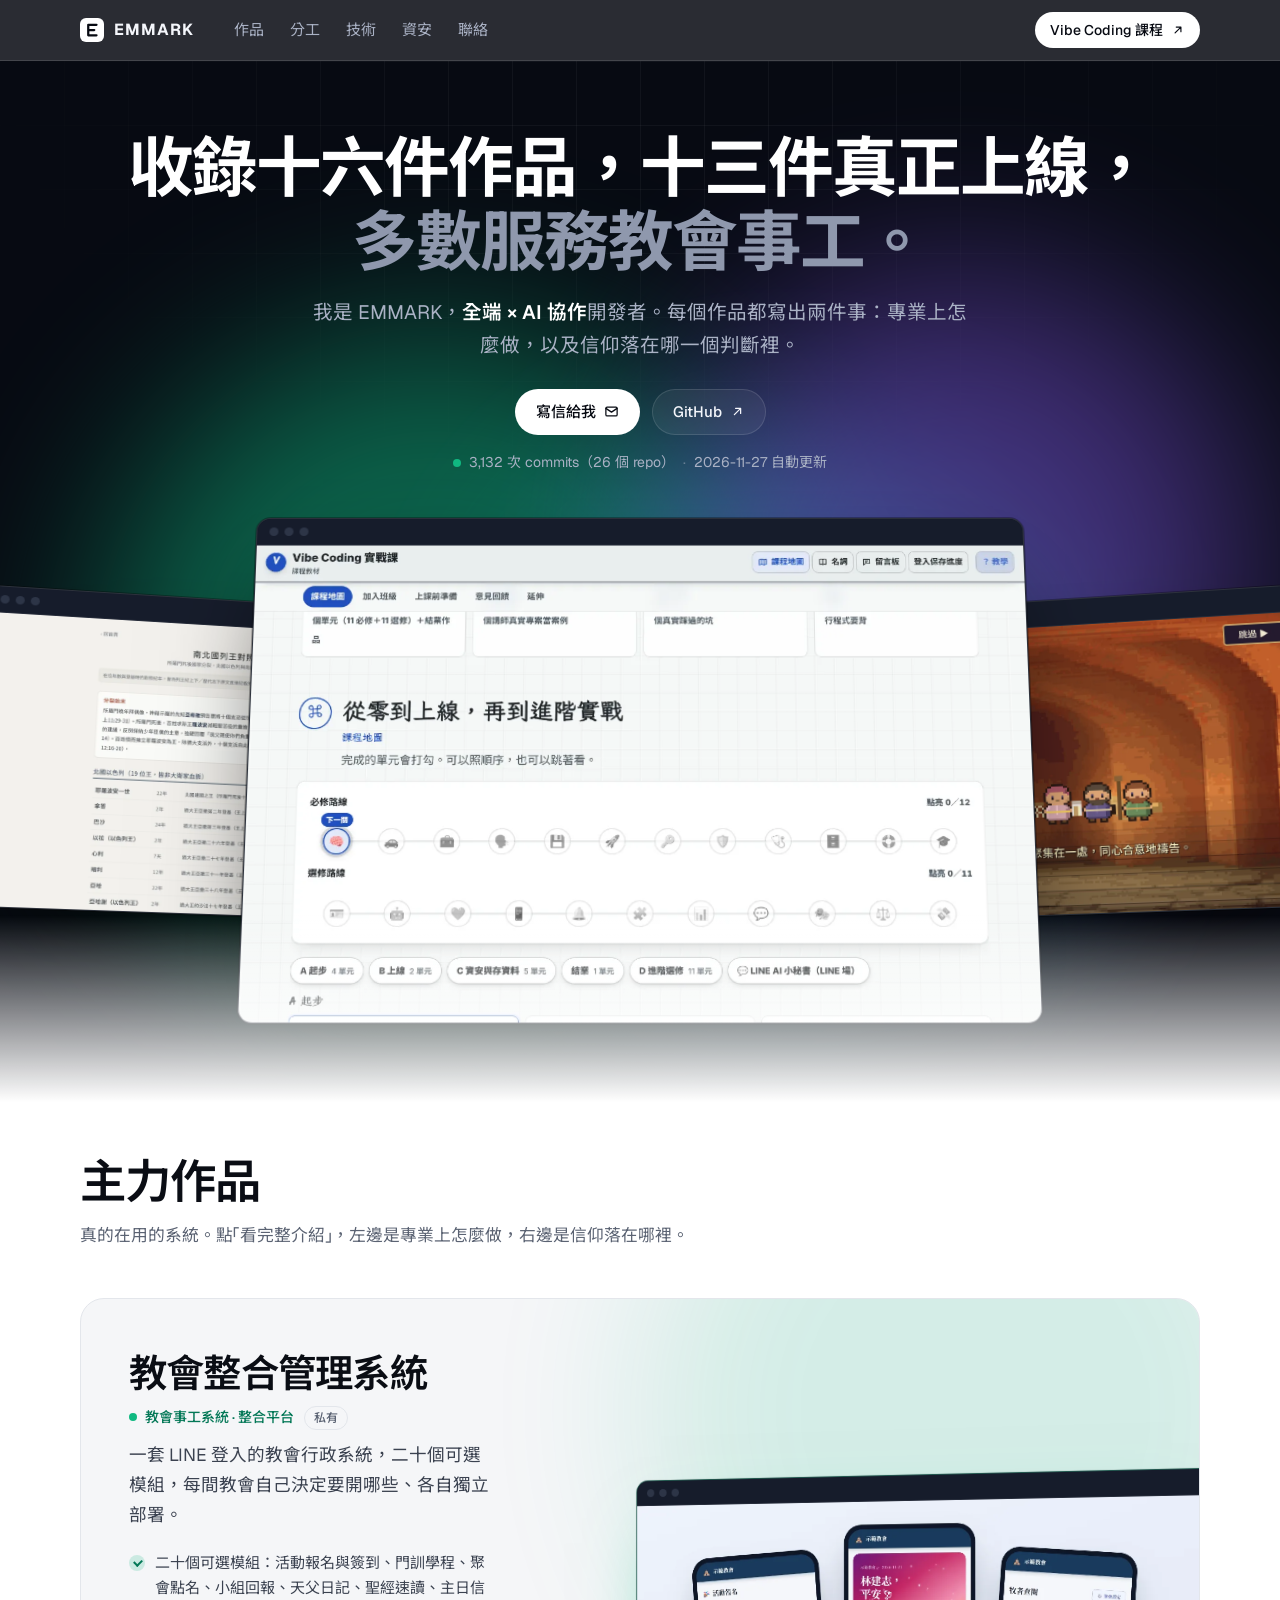
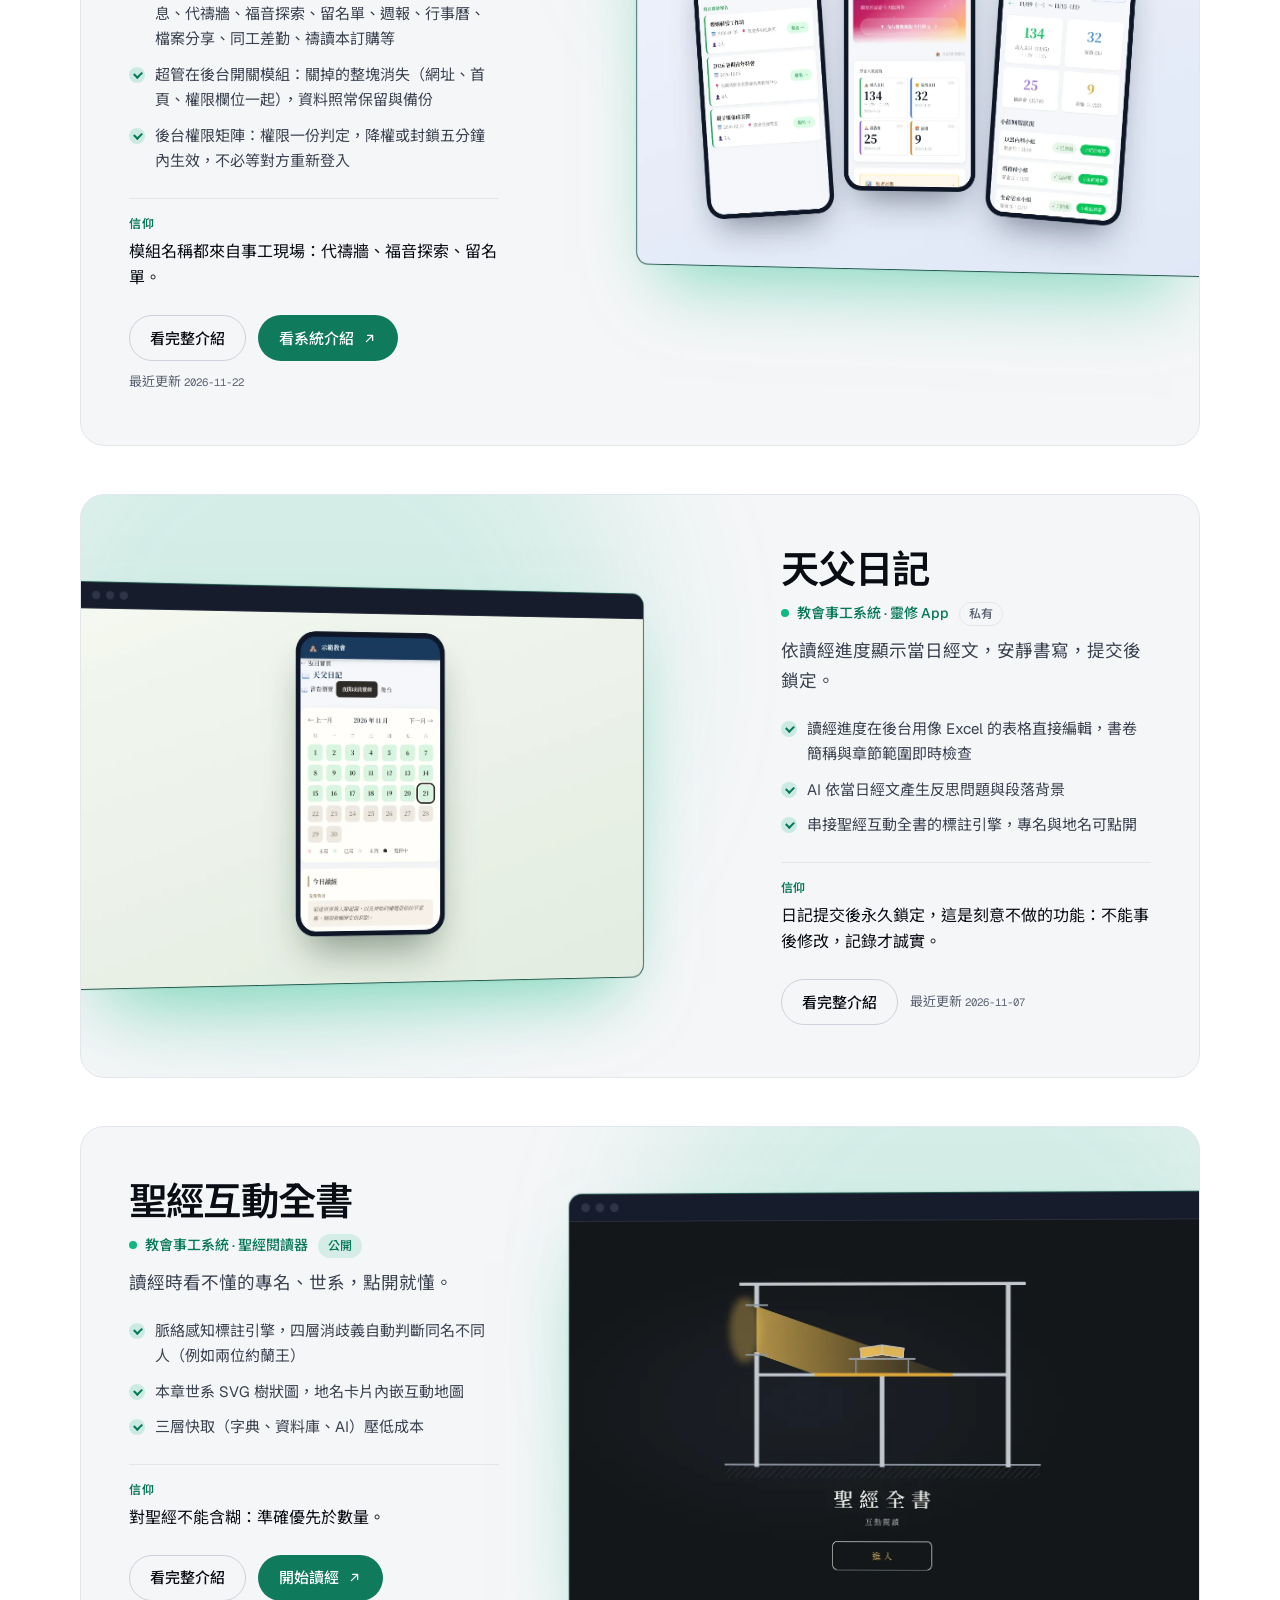
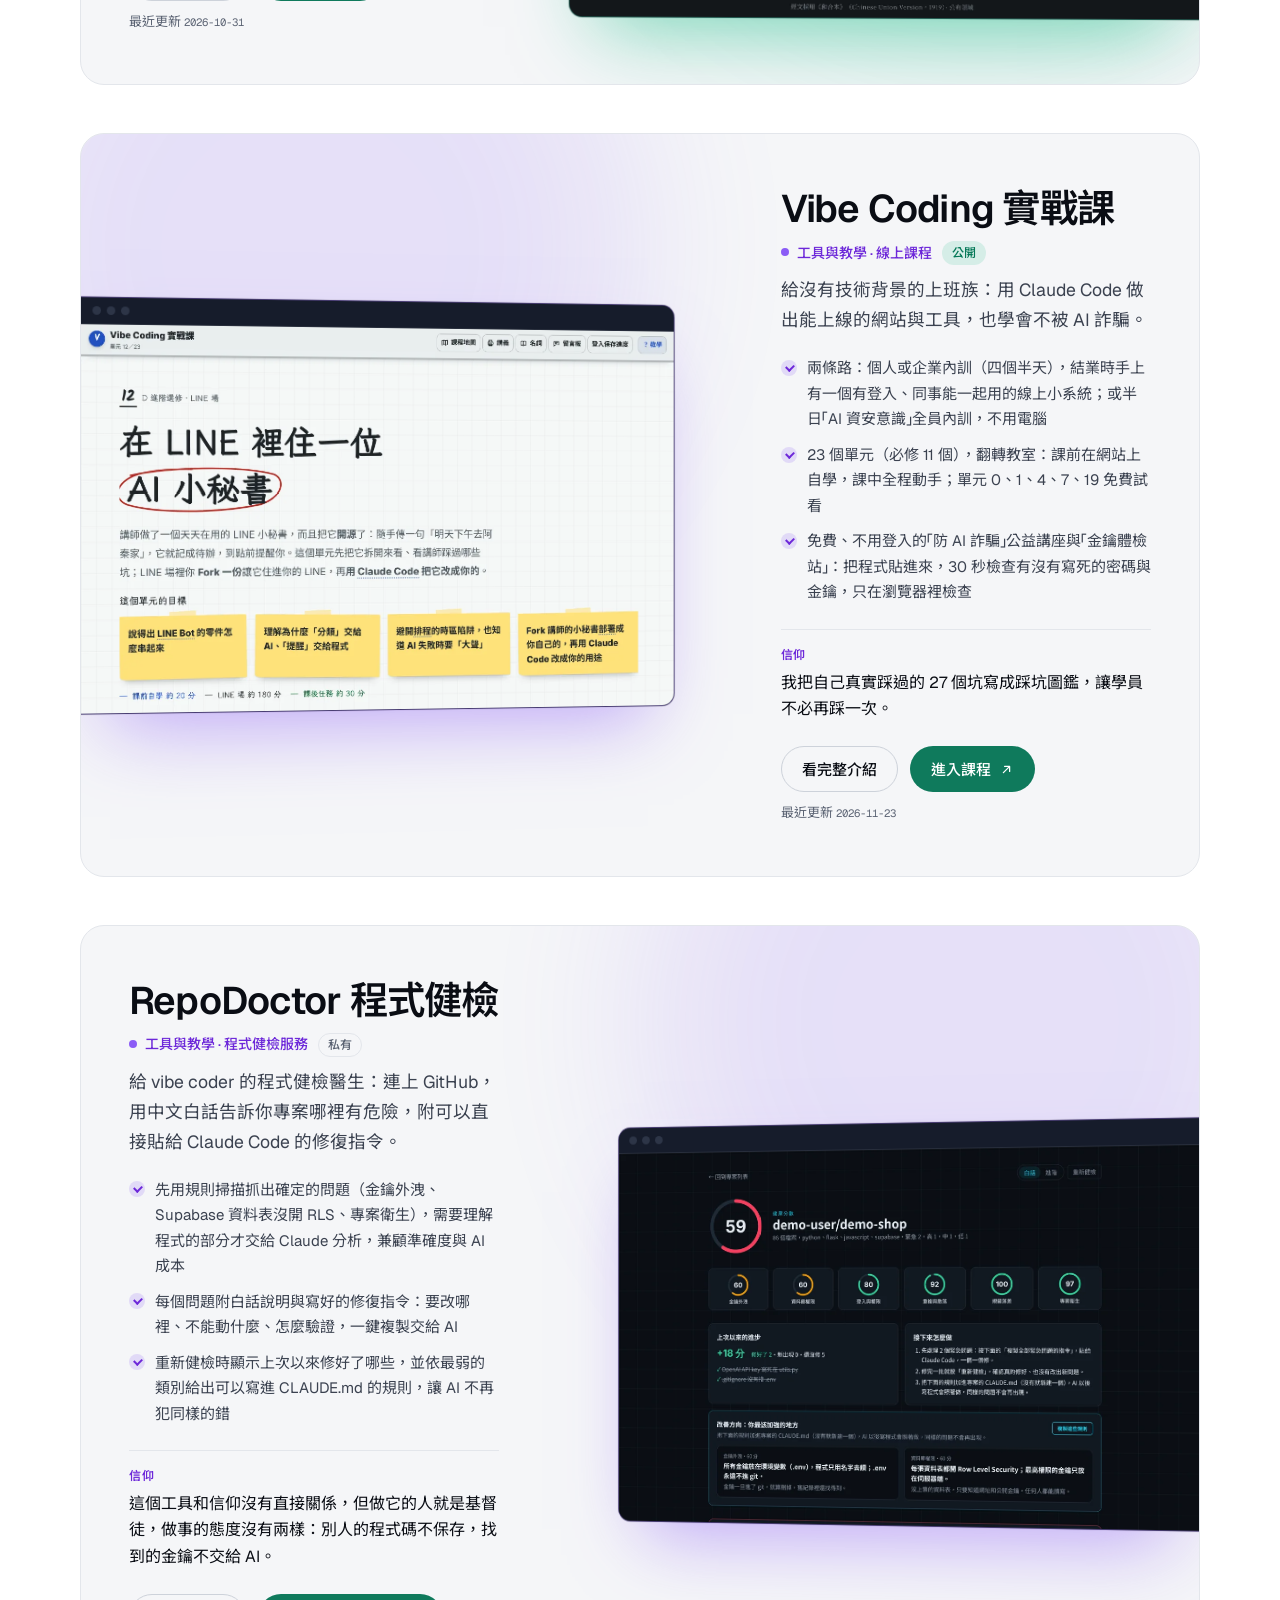
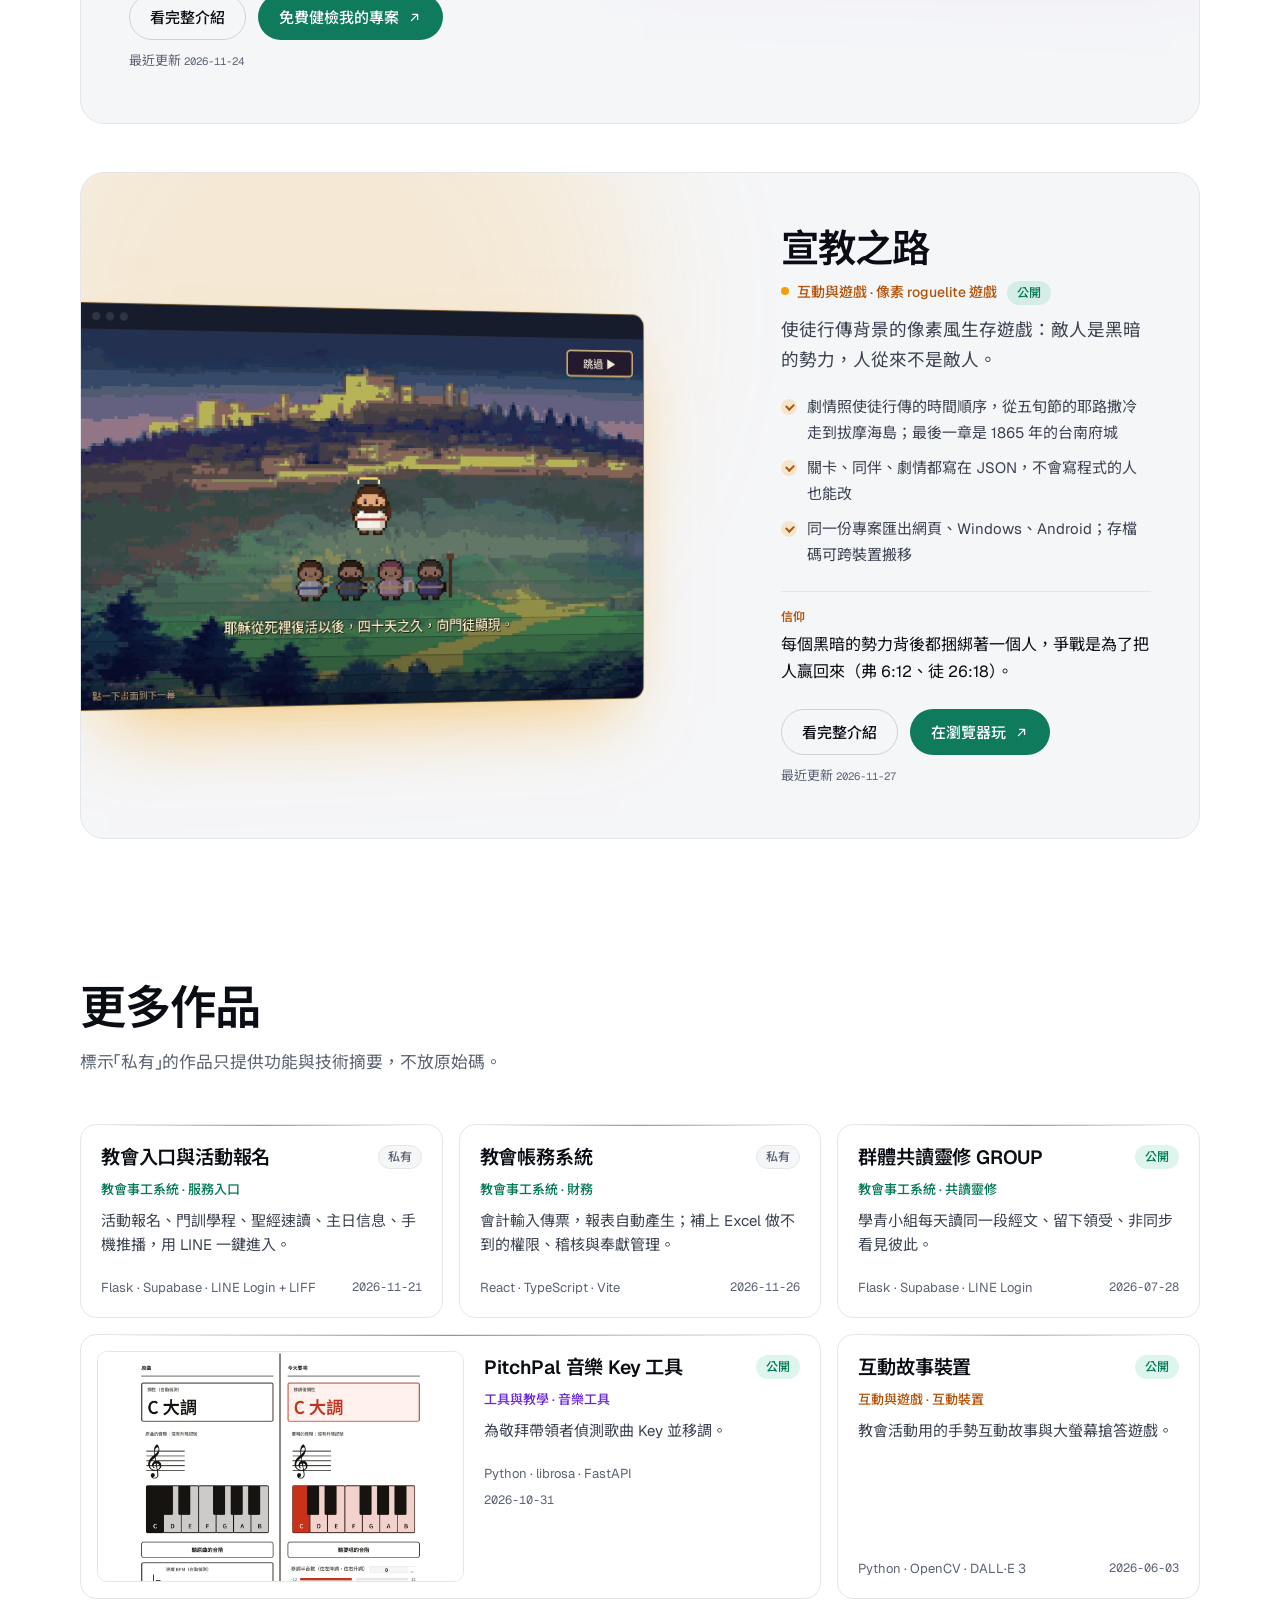
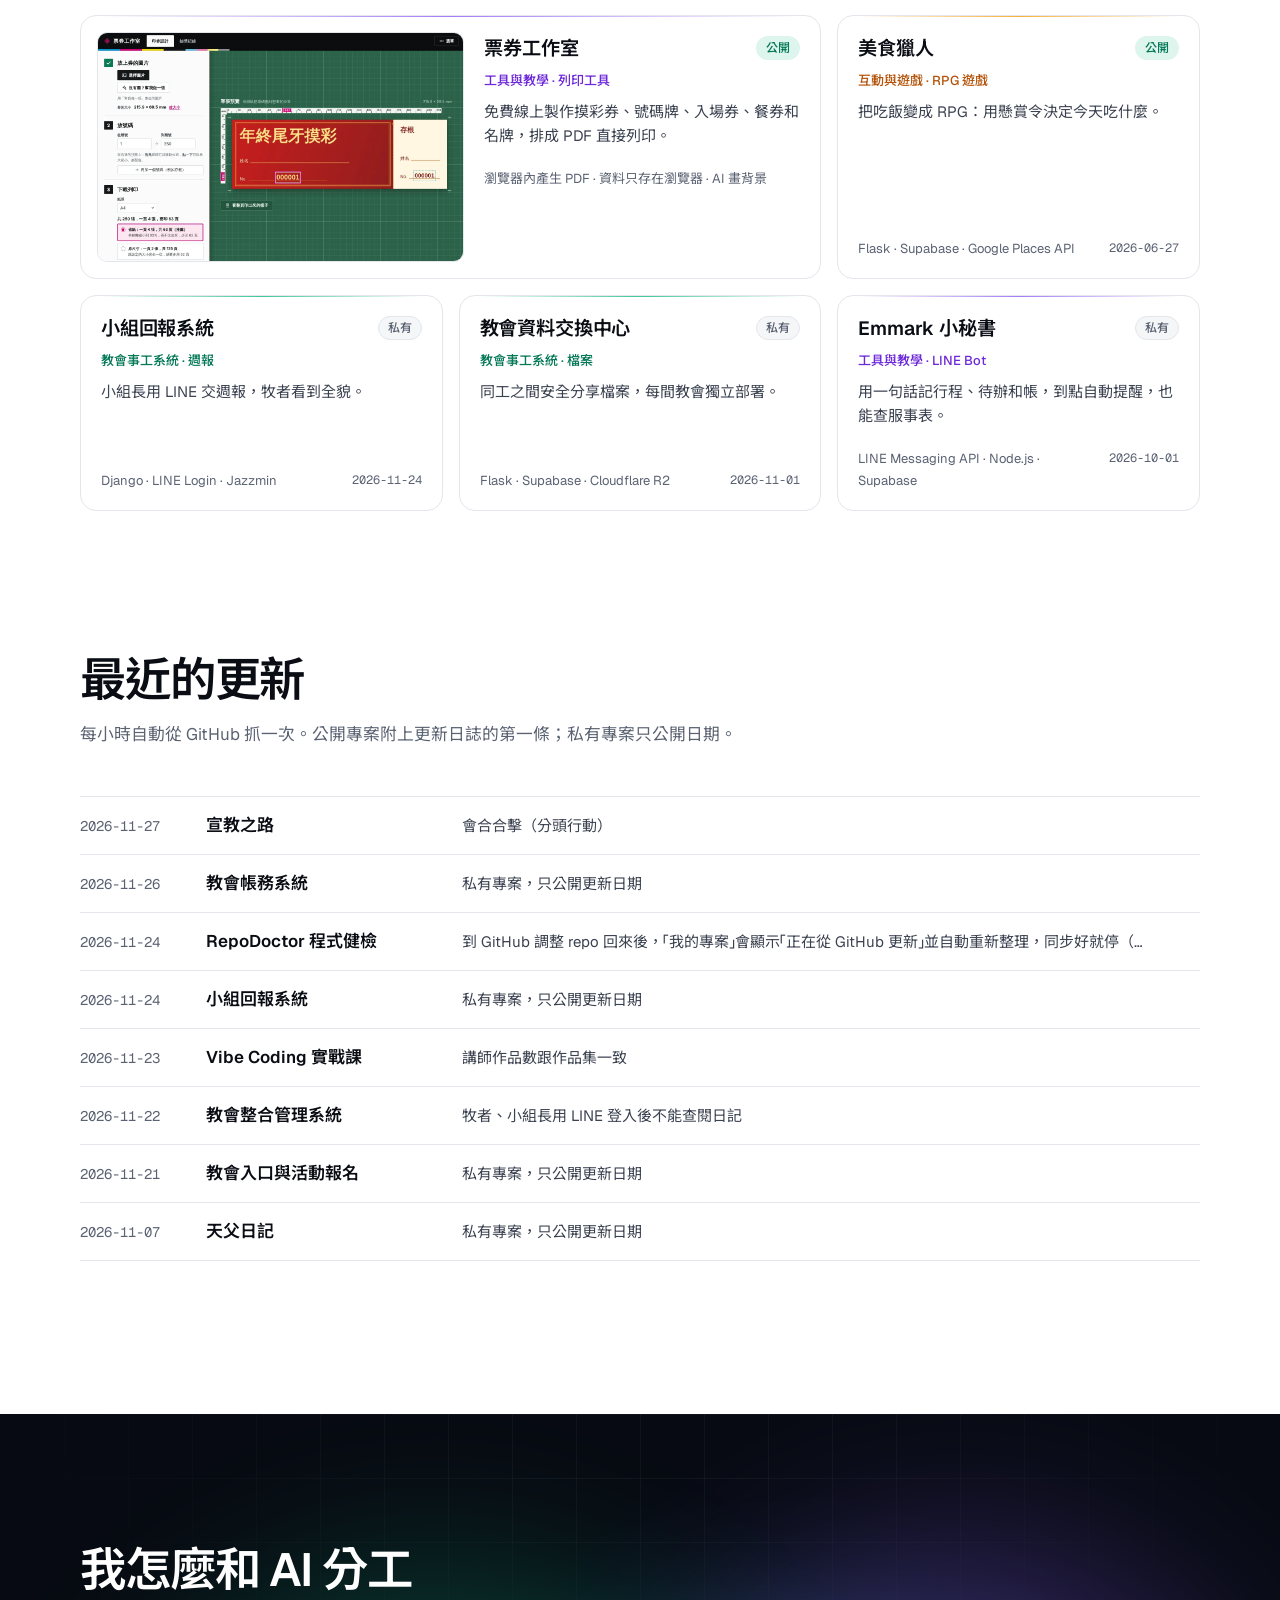
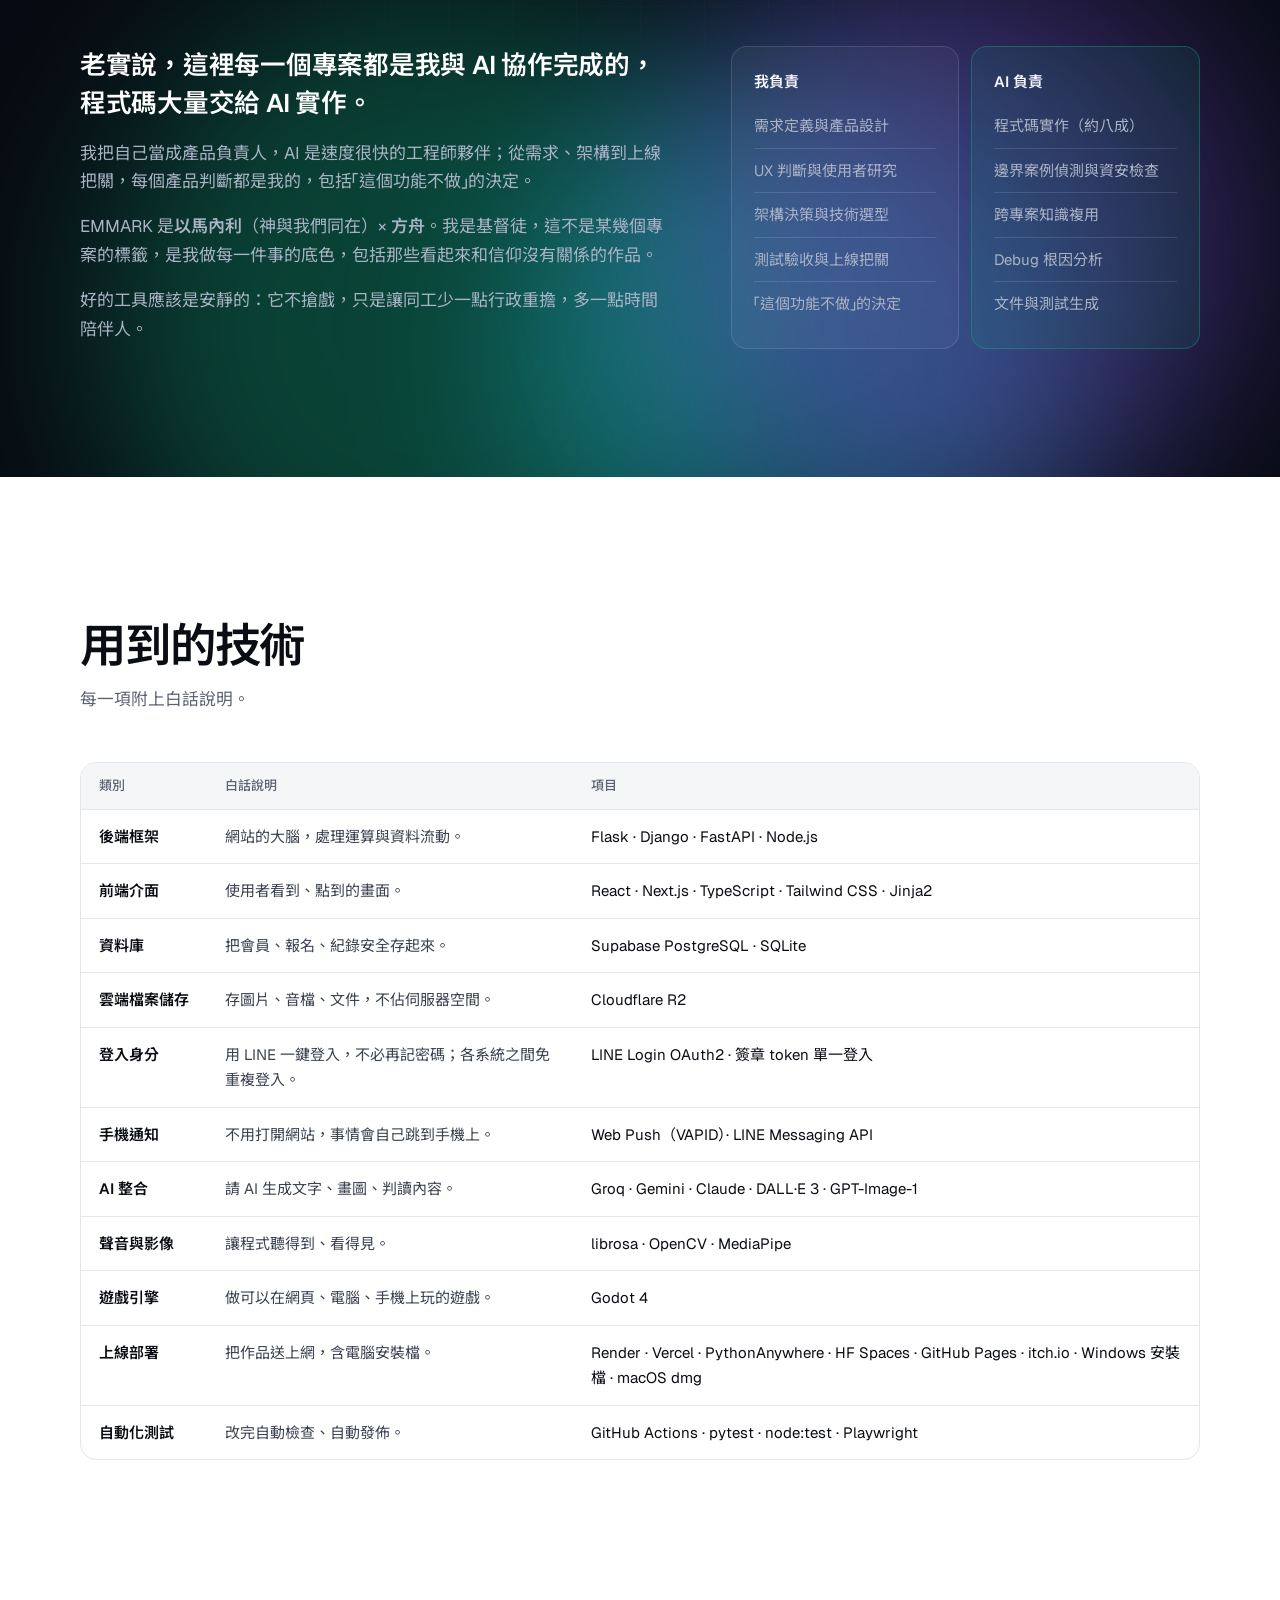
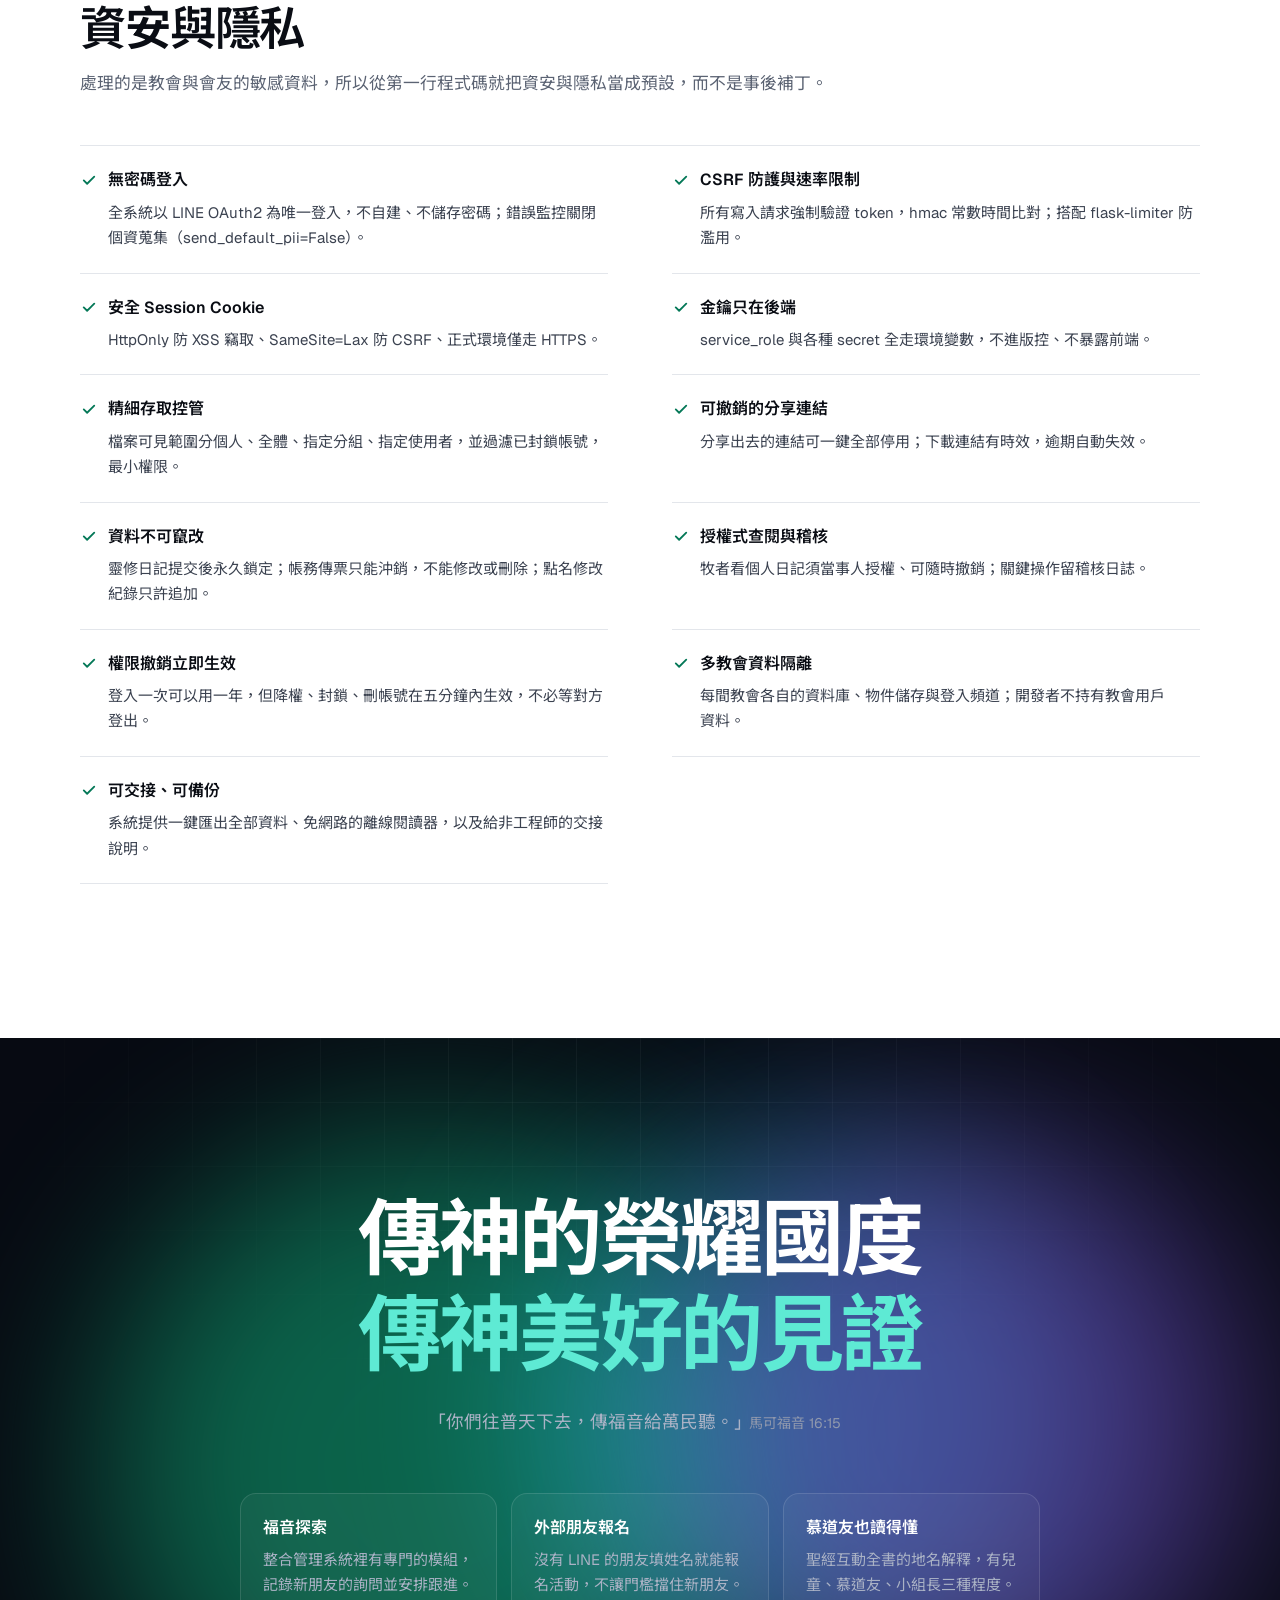
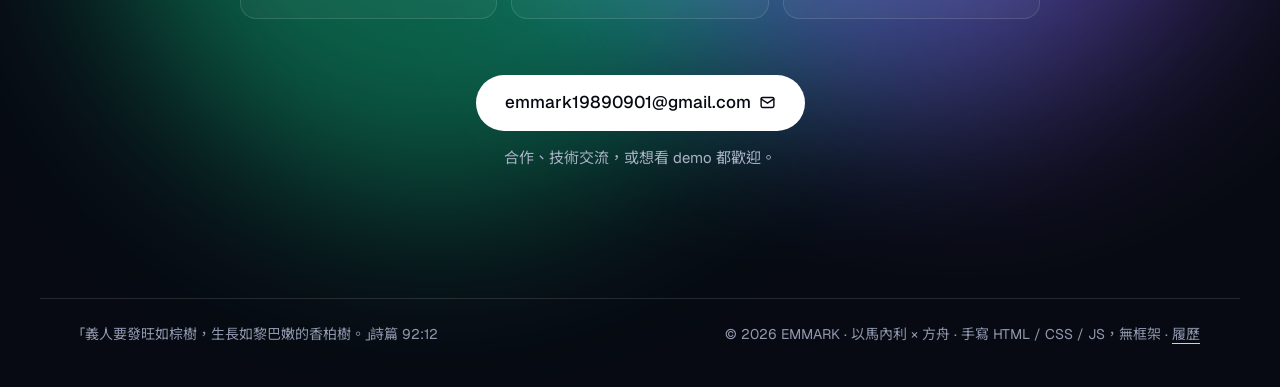
==== index.html @ ef14c804 "feat: add resume SEO meta, shared Person @id and keyword titles Co-Authored-By: Claude Opus 5.5 <nor" ====
<!DOCTYPE html>
<html lang="zh-Hant">
<head>
  <meta charset="utf-8">
  <meta name="google-site-verification" content="hbLMSB_MyL_hDPYBq_sGDttXM3zeaphFHluwIADehAI">
  <title>EMMARK｜教會事工系統 × 全端 AI 協作開發作品集</title>
  <meta name="viewport" content="width=device-width, initial-scale=1">
  <meta name="description" content="EMMARK 作品集：收錄 16 件教會事工系統、工具與遊戲（13 件已上線），看一位全端 × AI 協作開發者如何把信仰落實在專業判斷裡。義人要發旺如棕樹（詩篇 92:12）。">
  <meta name="theme-color" content="#070a12">
  <meta name="color-scheme" content="light dark">
  <link rel="canonical" href="https://windsjp00171-star.github.io/CLAUDE-DESIGN/">
  <meta property="og:type" content="website">
  <meta property="og:site_name" content="EMMARK">
  <meta property="og:url" content="https://windsjp00171-star.github.io/CLAUDE-DESIGN/">
  <meta property="og:title" content="EMMARK · 專業 × 信仰落實">
  <meta property="og:description" content="收錄 16 件教會事工系統、工具與遊戲（13 件已上線），看專業判斷裡的信仰如何落實。">
  <meta property="og:image" content="https://windsjp00171-star.github.io/CLAUDE-DESIGN/og-image.png">
  <meta property="og:image:width" content="1200">
  <meta property="og:image:height" content="630">
  <meta property="og:image:alt" content="EMMARK 作品集">
  <meta property="og:locale" content="zh_TW">
  <meta name="twitter:card" content="summary_large_image">
  <meta name="twitter:title" content="EMMARK · 專業 × 信仰落實">
  <meta name="twitter:description" content="收錄 16 件教會事工系統、工具與遊戲（13 件已上線），看專業判斷裡的信仰如何落實。">
  <meta name="twitter:image" content="https://windsjp00171-star.github.io/CLAUDE-DESIGN/og-image.png">
  <link rel="icon" type="image/svg+xml" href="data:image/svg+xml,%3Csvg xmlns='http://www.w3.org/2000/svg' viewBox='0 0 32 32'%3E%3Crect width='32' height='32' rx='8' fill='%230b0d10'/%3E%3Cpath d='M10 9h12M10 16h9M10 23h12M10 9v14' stroke='%2334d399' stroke-width='3' stroke-linecap='round' fill='none'/%3E%3C/svg%3E">
  <link rel="preconnect" href="https://fonts.googleapis.com">
  <link rel="preconnect" href="https://fonts.gstatic.com" crossorigin>
  <link href="https://fonts.googleapis.com/css2?family=Geist:wght@400;500;600;700&family=Geist+Mono:wght@400;500&family=Noto+Sans+TC:wght@400;500;600;700&display=swap" rel="stylesheet">
  <link rel="preload" as="image" href="img/shots/course-map.webp">
  <link rel="stylesheet" href="css/style.css">
  <script type="application/ld+json">
  {
    "@context": "https://schema.org",
    "@type": "ProfilePage",
    "url": "https://windsjp00171-star.github.io/CLAUDE-DESIGN/",
    "inLanguage": "zh-Hant",
    "mainEntity": {
      "@type": "Person",
      "@id": "https://windsjp00171-star.github.io/CLAUDE-DESIGN/#person",
      "name": "EMMARK",
      "alternateName": "以馬內利 × 方舟",
      "description": "全端 × AI 協作開發者，做真實上線、服務教會的系統與工具。程式大量由 AI 實作，本人負責需求、UX、架構與驗收。",
      "url": "https://windsjp00171-star.github.io/CLAUDE-DESIGN/",
      "image": "https://windsjp00171-star.github.io/CLAUDE-DESIGN/avatar.jpg",
      "email": "mailto:emmark19890901@gmail.com",
      "sameAs": ["https://github.com/windsjp00171-star", "https://emmark1989.itch.io/actsurvivors", "https://windsjp00171-star.github.io/vibe-coding-course/"],
      "knowsAbout": ["全端開發", "AI 協作開發", "教會事工系統", "Vibe Coding"]
    }
  }
  </script>
</head>
<body id="top">
  <a class="skip" href="#featured">跳到作品</a>
  <header class="bar">
    <div class="wrap bar-in">
      <a class="wordmark" href="#top" aria-label="EMMARK 回到頁首"><svg class="mark" viewBox="0 0 32 32" aria-hidden="true"><rect width="32" height="32" rx="8"/><path d="M11 9h11M11 16h8M11 23h11M11 9v14"/></svg>EMMARK</a>
      <nav aria-label="頁面導覽">
        <a href="#featured">作品</a>
        <a href="#how">分工</a>
        <a href="#stack">技術</a>
        <a href="#security">資安</a>
        <a href="#contact">聯絡</a>
      </nav>
      <a class="btn btn-sm btn-light" href="https://windsjp00171-star.github.io/vibe-coding-course/" target="_blank" rel="noopener">Vibe Coding 課程<svg class="ico" viewBox="0 0 24 24" aria-hidden="true"><path d="M7 17L17 7M9 7h8v8"/></svg></a>
    </div>
  </header>

  <main>
    <section class="stage hero" aria-labelledby="intro-h">
      <div class="aurora" aria-hidden="true"><i></i><i></i><i></i></div>
      <div class="wrap hero-copy">
        <h1 id="intro-h"><span class="nb">收錄<span data-count>十六</span>件作品，</span><span class="nb">十三件真正上線，</span><br class="br-wide"><span class="nb dim">多數服務教會事工。</span></h1>
        <p class="lede">我是 EMMARK，<strong>全端 × AI 協作</strong>開發者。每個作品都寫出兩件事：專業上怎麼做，以及信仰落在哪一個判斷裡。</p>
        <div class="intro-actions">
          <a class="btn btn-light" href="mailto:emmark19890901@gmail.com">寫信給我<svg class="ico" viewBox="0 0 24 24" aria-hidden="true"><rect x="3" y="5" width="18" height="14" rx="2"/><path d="M3 7l9 6 9-6"/></svg></a>
          <a class="btn btn-glass" href="https://github.com/windsjp00171-star" target="_blank" rel="noopener">GitHub<svg class="ico" viewBox="0 0 24 24" aria-hidden="true"><path d="M7 17L17 7M9 7h8v8"/></svg></a>
        </div>
        <p class="pulse"><span class="dot" aria-hidden="true"></span><span id="rev-commits">近 2,000 次 commits</span><span class="sep" aria-hidden="true">·</span><span id="rev-date">2026-11 更新</span></p>
      </div>
      <div class="screens" id="screens" aria-hidden="true">
        <div class="screens-in">
          <figure class="frame f-left"><div class="frame-bar"><i></i><i></i><i></i></div><img src="img/shots/bible-kings.webp" alt="" width="1280" height="800"></figure>
          <figure class="frame f-right"><div class="frame-bar"><i></i><i></i><i></i></div><img src="img/shots/acts-pentecost.webp" alt="" width="1280" height="800"></figure>
          <figure class="frame f-center"><div class="frame-bar"><i></i><i></i><i></i></div><img src="img/shots/course-map.webp" alt="" width="1280" height="800" fetchpriority="high"></figure>
        </div>
      </div>
    </section>

    <section id="featured" class="wrap" aria-labelledby="featured-h">
      <div class="sec-head">
        <h2 id="featured-h">主力作品</h2>
        <p class="muted">真的在用的系統。點「看完整介紹」，左邊是專業上怎麼做，右邊是信仰落在哪裡。</p>
      </div>
      <noscript><!-- 由 scripts/update_live.py 從 data/projects.js 產生，別手改 --><!-- static-projects:start -->
<p class="muted">此頁的互動作品清單需要 JavaScript，以下是純文字版。</p>
<h3>教會事工系統</h3>
<article id="static-church-ms"><h4>教會整合管理系統（整合平台）</h4><p>一套 LINE 登入的教會行政系統，二十個可選模組，每間教會自己決定要開哪些、各自獨立部署。</p>
<p>專業做法：二十個可選模組：活動報名與簽到、門訓學程、聚會點名、小組回報、天父日記、聖經速讀、主日信息、代禱牆、福音探索、留名單、週報、行事曆、檔案分享、同工差勤、禱讀本訂購等；超管在後台開關模組：關掉的整塊消失（網址、首頁、權限欄位一起），資料照常保留與備份；後台權限矩陣：權限一份判定，降權或封鎖五分鐘內生效，不必等對方重新登入；聚會點名的修改紀錄只許追加；場次鎖定後的修改必須附原因；新教會部署精靈與給非技術同工的交接文件</p>
<p>信仰上的取捨：模組名稱都來自事工現場：代禱牆、福音探索、留名單。每間教會用自己的資料庫與登入頻道，我只維護程式碼，不接觸會友資料；要開哪些事工，由教會自己決定。</p>
<p><a href="https://github.com/windsjp00171-star/Church-Management-System-demo">看公開 Demo 原始碼</a></p>
</article>
<article id="static-event-portal"><h4>教會入口與活動報名（服務入口）</h4><p>活動報名、門訓學程、聖經速讀、主日信息、手機推播，用 LINE 一鍵進入。</p>
<p>專業做法：活動自訂報名欄位與跳題，依生日自動判定身分別與監護人欄位；伺服器重算，名額不超收；QR Code 電子簽到、門訓學程堂次與出席、結業證書；365 天聖經速讀與每日推播；主日信息自動從 YouTube 播放清單按週整理；手機推播（Web Push，免費、不經第三方帳號），每一則同時留在站內通知；小舟 AI 助手照使用手冊回答，只帶路、不代為送出任何資料；從入口點到天父日記、小組回報、資料交換中心，不必再登入一次</p>
<p>信仰上的取捨：沒有 LINE 的外部朋友填姓名就能報名，不讓新朋友被門檻擋在外面。系統不主動催繳費用、讀經不顯示「落後幾天」：紙本不會罵人，系統也不該。授權條款寫明教會有永久、無償、不可撤銷的使用權。</p>
</article>
<article id="static-tianfu-diary"><h4>天父日記（靈修 App）</h4><p>依讀經進度顯示當日經文，安靜書寫，提交後鎖定。</p>
<p>專業做法：讀經進度在後台用像 Excel 的表格直接編輯，書卷簡稱與章節範圍即時檢查；AI 依當日經文產生反思問題與段落背景；串接聖經互動全書的標註引擎，專名與地名可點開；牧者總覽頁一次看所有授權組員的當日日記與當月完成狀況；後台一鍵匯出全部資料，壓縮檔內附免網路的離線閱讀器與給非工程師的交接說明</p>
<p>信仰上的取捨：日記提交後永久鎖定，這是刻意不做的功能：不能事後修改，記錄才誠實。牧者要看，必須會友授權，且可隨時撤銷。系統不替日記打分：不算字數、不標「太短」，由牧者自己讀。</p>
</article>
<article id="static-finance"><h4>教會帳務系統（財務）</h4><p>會計輸入傳票，報表自動產生；補上 Excel 做不到的權限、稽核與奉獻管理。</p>
<p>專業做法：轉帳傳票借貸相等才能送出；更正一律用沖銷，原傳票永不修改或刪除；科目 × 十二個月報表，金額可下鑽逐筆明細；預算編列、報稅科目彙總；法人大會的收支決算表一鍵產出；代轉奉獻另行登記；模組 × 角色的權限矩陣，不可竄改的稽核日記與登入日誌；資產盤點：財產清冊與 QR 貼紙掃碼</p>
<p>信仰上的取捨：管錢的系統先防「開發者自己」：維運角色在資料庫層就看不到逐筆明細與奉獻資料，連自我授權都擋。奉獻者姓名中間打碼（王O明）。</p>
</article>
<article id="static-cell-reporter"><h4>小組回報系統（週報）</h4><p>小組長用 LINE 交週報，牧者看到全貌。</p>
<p>專業做法：小組長、同工、牧者三種視角各自的介面；填錯隨時重填，系統只保留最新一次；空白不會被當成 0：沒填就提醒，不默默存成「沒有人來」；週報可存成圖片；聚焦式教學導覽有防呆與閒置自動關閉</p>
<p>信仰上的取捨：目的只有一個：讓小組長少花時間在行政，多留給組員。</p>
</article>
<article id="static-data-hub"><h4>教會資料交換中心（檔案）</h4><p>同工之間安全分享檔案，每間教會獨立部署。</p>
<p>專業做法：可見範圍：只有我、所有同工、指定分組、指定使用者、指定角色；分享連結可一鍵全部停用；整個資料夾可產生公開的教材連結；批次上傳與手機拍照上傳；曾診斷並修復免費主機的記憶體不足問題</p>
<p>信仰上的取捨：開發者只維護程式碼，不持有、不接觸教會的檔案與會友資料。</p>
</article>
<article id="static-bible-book"><h4>聖經互動全書（聖經閱讀器）</h4><p>讀經時看不懂的專名、世系，點開就懂。</p>
<p>專業做法：脈絡感知標註引擎，四層消歧義自動判斷同名不同人（例如兩位約蘭王）；本章世系 SVG 樹狀圖，地名卡片內嵌互動地圖；三層快取（字典、資料庫、AI）壓低成本；改動前後跑全本標註回歸檢查，只列出真正消失的標註</p>
<p>信仰上的取捨：對聖經不能含糊：準確優先於數量。三千三百多個詞條都對著經文原字核對；位置不詳、關係不確定的，寧可不標，不亂猜。</p>
</article>
<article id="static-group"><h4>群體共讀靈修 GROUP（共讀靈修）</h4><p>學青小組每天讀同一段經文、留下領受、非同步看見彼此。</p>
<p>專業做法：四十二個 pytest 強制跑在記憶體示範模式，絕不碰正式資料庫；session 偽造保險與 CSV 公式注入防護，加上 CI；金句圖卡由前端 canvas 生成，一鍵分享</p>
<p>信仰上的取捨：聖經的字句不能被動：我親手移除了讓輔導自由打經文的功能，經文一律從和合本帶出。禁言只擋文字、不擋貼圖；輔導可安靜移除不當內容，不公審。</p>
</article>
<h3>工具與教學</h3>
<article id="static-course"><h4>Vibe Coding 實戰課（線上課程）</h4><p>給沒有技術背景的上班族：用 Claude Code 做出能上線的網站與工具，也學會不被 AI 詐騙。</p>
<p>專業做法：兩條路：個人或企業內訓（四個半天），結業時手上有一個有登入、同事能一起用的線上小系統；或半日「AI 資安意識」全員內訓，不用電腦；23 個單元（必修 11 個），翻轉教室：課前在網站上自學，課中全程動手；單元 0、1、4、7、19 免費試看；免費、不用登入的「防 AI 詐騙」公益講座與「金鑰體檢站」：把程式貼進來，30 秒檢查有沒有寫死的密碼與金鑰，只在瀏覽器裡檢查；每單元有互動練習：Git 存檔點模擬器、個資遮罩、程式碼體檢；學員、講師雙模式與投影模式，一鍵印出紙本學習單；Google 登入、班級加入碼、講師後台看全班進度；網頁是教材唯一來源，簡報與 Kahoot 題庫由程式自動產生；講師內容放在另一個私有 repo，不進公開站</p>
<p>信仰上的取捨：我把自己真實踩過的 27 個坑寫成踩坑圖鑑，讓學員不必再踩一次。</p>
</article>
<article id="static-pitchpal"><h4>PitchPal 音樂 Key 工具（音樂工具）</h4><p>為敬拜帶領者偵測歌曲 Key 並移調。</p>
<p>專業做法：Krumhansl–Schmuckler 音調輪廓法偵測 Key；正負十二個半音滑桿移調、簡譜轉錄（旋律度數加和弦名稱）；六種音色試音，草稿存在瀏覽器</p>
<p>信仰上的取捨：為敬拜團隊而做，公開免費使用。</p>
</article>
<article id="static-ticket-studio"><h4>票券工作室（列印工具）</h4><p>免費線上製作摸彩券、號碼牌、入場券、餐券和名牌，排成 PDF 直接列印。</p>
<p>專業做法：放上圖片、填好號碼範圍，自動連號並排成 A4、A3、B4 或 Letter 的 PDF；「裁好疊起來就連號」排法：整疊一起裁、依序疊好就是連號，不必一張張整理；省紙模式算好縮放與頁數，例如 250 張從 125 頁降到 63 頁；沒有圖也能用內建風格或 AI 畫背景當場做一張券，可加存根與姓名欄；活動當天用「抽獎紀錄」登記抽出的號碼並投影</p>
<p>信仰上的取捨：這個工具和信仰沒有直接關係，但做它的人就是基督徒，做事的態度沒有兩樣：免費、不用註冊，圖片和資料只留在使用者自己的瀏覽器。</p>
</article>
<article id="static-repodoctor"><h4>RepoDoctor 程式健檢（程式健檢服務）</h4><p>給 vibe coder 的程式健檢醫生：連上 GitHub，用中文白話告訴你專案哪裡有危險，附可以直接貼給 Claude Code 的修復指令。</p>
<p>專業做法：先用規則掃描抓出確定的問題（金鑰外洩、Supabase 資料表沒開 RLS、專案衛生），需要理解程式的部分才交給 Claude 分析，兼顧準確度與 AI 成本；每個問題附白話說明與寫好的修復指令：要改哪裡、不能動什麼、怎麼驗證，一鍵複製交給 AI；重新健檢時顯示上次以來修好了哪些，並依最弱的類別給出可以寫進 CLAUDE.md 的規則，讓 AI 不再犯同樣的錯；GitHub App 只申請唯讀權限、只看勾選的專案；程式碼健檢完立刻刪除；金鑰只留前 4 碼，送給 AI 前先遮罩、送出前再檢查一次；每張資料表都開 Row Level Security，並用測試驗證越權存取會被擋下；使用者可以一鍵刪除自己的所有資料；用自己的 16 個實際專案驗證健檢準確度；從按下按鈕到出報告約 1 分鐘，開啟 AI 分析時每次約台幣 1–7 元</p>
<p>信仰上的取捨：這個工具和信仰沒有直接關係，但做它的人就是基督徒，做事的態度沒有兩樣：別人的程式碼不保存，找到的金鑰不交給 AI。</p>
</article>
<article id="static-secretary"><h4>Emmark 小秘書（LINE Bot）</h4><p>用一句話記行程、待辦和帳，到點自動提醒，也能查服事表。</p>
<p>專業做法：自然語言記錄行程與待辦，到點主動推播；每天早上一份簡報；服事表 PDF 自動排班，查詢敬拜團哪一週誰服事；「午餐 150」這類句子直接記成一筆帳，不必等 AI；Vercel Serverless 部署與管理 Dashboard</p>
<p>信仰上的取捨：把瑣碎的提醒交給系統，人留給服事本身。</p>
</article>
<h3>互動與遊戲</h3>
<article id="static-acts-survivors"><h4>宣教之路（像素 roguelite 遊戲）</h4><p>使徒行傳背景的像素風生存遊戲：敵人是黑暗的勢力，人從來不是敵人。</p>
<p>專業做法：劇情照使徒行傳的時間順序，從五旬節的耶路撒冷走到拔摩海島；最後一章是 1865 年的台南府城；關卡、同伴、劇情都寫在 JSON，不會寫程式的人也能改；同一份專案匯出網頁、Windows、Android；存檔碼可跨裝置搬移；通過劇情後開放自由模式：選主角、組隊、組流派，挑戰信心等級與無盡模式</p>
<p>信仰上的取捨：每個黑暗的勢力背後都捆綁著一個人，爭戰是為了把人贏回來（弗 6:12、徒 26:18）。心願是讓人喜歡上遊戲的同時，也有機會認識這份信仰。</p>
<p><a href="https://emmark1989.itch.io/actsurvivors">itch.io 介紹與下載</a></p>
</article>
<article id="static-zone-games"><h4>互動故事裝置（互動裝置）</h4><p>教會活動用的手勢互動故事與大螢幕搶答遊戲。</p>
<p>專業做法：手部追蹤手勢偵測，WebSocket 即時傳送；DALL·E 3 與 Gemini 自動生成故事場景圖；三種主題、雙隊搶答模式；一週完成 Windows 安裝檔、macOS dmg 與 GitHub Actions 自動發佈</p>
<p>信仰上的取捨：為教會營隊與活動而做；速度是這個專案想證明的事。</p>
</article>
<article id="static-fooding-hunter"><h4>美食獵人（RPG 遊戲）</h4><p>把吃飯變成 RPG：用懸賞令決定今天吃什麼。</p>
<p>專業做法：S / A / B / C 等級懸賞令（C 級經驗值最高，是設計上的笑點）；Places API 加三十天快取，每日重抽機制；Canvas 拍立得分享卡，不上傳伺服器</p>
<p>信仰上的取捨：這個專案和信仰沒有直接關係，但做它的人就是基督徒，做事的態度沒有兩樣。我把它留在這裡，也是因為它證明了速度：三十六小時從空 repo 到正式部署。</p>
</article>
<!-- static-projects:end --><p class="muted">聯絡：emmark19890901@gmail.com</p></noscript>
      <div class="features" id="features"></div>
    </section>

    <section id="more" class="wrap" aria-labelledby="more-h">
      <div class="sec-head">
        <h2 id="more-h">更多作品</h2>
        <p class="muted">標示「私有」的作品只提供功能與技術摘要，不放原始碼。</p>
      </div>
      <div class="grid" id="grid"></div>
    </section>

    <section id="log" class="wrap" aria-labelledby="log-h" hidden>
      <div class="sec-head">
        <h2 id="log-h">最近的更新</h2>
        <p class="muted">每小時自動從 GitHub 抓一次。公開專案附上更新日誌的第一條；私有專案只公開日期。</p>
      </div>
      <ol class="log" id="log-root"></ol>
    </section>

    <section id="how" class="stage band" aria-labelledby="how-h">
      <div class="aurora" aria-hidden="true"><i></i><i></i><i></i></div>
      <div class="wrap">
        <div class="sec-head">
          <h2 id="how-h">我怎麼和 AI 分工</h2>
        </div>
        <div class="how">
          <div class="prose">
            <p class="big">老實說，這裡每一個專案都是我與 AI 協作完成的，程式碼大量交給 AI 實作。</p>
            <p>我把自己當成產品負責人，AI 是速度很快的工程師夥伴；從需求、架構到上線把關，每個產品判斷都是我的，包括「這個功能不做」的決定。</p>
            <p>EMMARK 是<b>以馬內利</b>（神與我們同在）× <b>方舟</b>。我是基督徒，這不是某幾個專案的標籤，是我做每一件事的底色，包括那些看起來和信仰沒有關係的作品。</p>
            <p>好的工具應該是安靜的：它不搶戲，只是讓同工少一點行政重擔，多一點時間陪伴人。</p>
          </div>
          <div class="split" aria-label="分工">
            <div class="split-col"><h3>我負責</h3><ul id="owner-list"></ul></div>
            <div class="split-col is-ai"><h3>AI 負責</h3><ul id="ai-list"></ul></div>
          </div>
        </div>
      </div>
    </section>

    <section id="stack" class="wrap" aria-labelledby="stack-h">
      <div class="sec-head">
        <h2 id="stack-h">用到的技術</h2>
        <p class="muted">每一項附上白話說明。</p>
      </div>
      <div class="table-wrap">
        <table>
          <thead><tr><th scope="col">類別</th><th scope="col">白話說明</th><th scope="col">項目</th></tr></thead>
          <tbody id="stack-root"></tbody>
        </table>
      </div>
    </section>

    <section id="security" class="wrap" aria-labelledby="sec-h">
      <div class="sec-head">
        <h2 id="sec-h">資安與隱私</h2>
        <p class="muted">處理的是教會與會友的敏感資料，所以從第一行程式碼就把資安與隱私當成預設，而不是事後補丁。</p>
      </div>
      <ul class="sec-grid" id="sec-root"></ul>
    </section>

    <section id="contact" class="stage end-stage" aria-labelledby="end-h">
      <div class="aurora" aria-hidden="true"><i></i><i></i><i></i></div>
      <div class="wrap end">
        <h2 id="end-h" class="final"><span>傳神的榮耀國度</span><span>傳神美好的見證</span></h2>
        <p class="verse">「你們往普天下去，傳福音給萬民聽。」<cite>馬可福音 16:15</cite></p>
        <ul class="facts">
          <li><b>福音探索</b><span>整合管理系統裡有專門的模組，記錄新朋友的詢問並安排跟進。</span></li>
          <li><b>外部朋友報名</b><span>沒有 LINE 的朋友填姓名就能報名活動，不讓門檻擋住新朋友。</span></li>
          <li><b>慕道友也讀得懂</b><span>聖經互動全書的地名解釋，有兒童、慕道友、小組長三種程度。</span></li>
        </ul>
        <div class="contact">
          <a class="btn btn-light btn-lg" href="mailto:emmark19890901@gmail.com">emmark19890901@gmail.com<svg class="ico" viewBox="0 0 24 24" aria-hidden="true"><rect x="3" y="5" width="18" height="14" rx="2"/><path d="M3 7l9 6 9-6"/></svg></a>
          <p>合作、技術交流，或想看 demo 都歡迎。</p>
        </div>
      </div>
      <footer class="wrap foot">
        <span>「義人要發旺如棕樹，生長如黎巴嫩的香柏樹。」詩篇 92:12</span>
        <span>© 2026 EMMARK · 以馬內利 × 方舟 · 手寫 HTML / CSS / JS，無框架 · <a href="resume.html">履歷</a></span>
      </footer>
    </section>
  </main>

  <script src="data/projects.js"></script>
  <script src="data/live.js"></script>
  <script src="js/app.js"></script>
</body>
</html>
---- css/style.css ----
/* EMMARK 作品集。顏色都是 :root 的 token；內文跟著系統亮暗，首屏與結尾固定是深色舞台。 */
:root {
  --bg: #ffffff;
  --bg-soft: #f5f6f8;
  --surface: #ffffff;
  --ink: #0a0d14;
  --ink-2: #3b4250;
  --muted: #5b6373;
  --line: #e3e6eb;
  --line-strong: #cdd2da;
  --accent: #0f7a5c;
  --accent-hover: #0c6a4f;
  --accent-ink: #ffffff;
  --shadow: 0 1px 2px rgba(10, 13, 20, .05), 0 18px 40px -20px rgba(10, 13, 20, .22);

  --stage: #070a12;
  --stage-2: #0d1220;
  --stage-ink: #f4f6fb;
  --stage-ink-2: #aab2c5;
  --stage-line: rgba(255, 255, 255, .12);
  --aurora-1: #10b981;
  --aurora-2: #22d3ee;
  --aurora-3: #8b5cf6;

  --c-ministry: #10b981; --t-ministry: #047857;
  --c-tools: #8b5cf6;    --t-tools: #6d28d9;
  --c-play: #f59e0b;     --t-play: #b45309;

  --f-sans: "Geist", "Noto Sans TC", system-ui, -apple-system, "PingFang TC", "Microsoft JhengHei", sans-serif;
  --f-mono: "Geist Mono", ui-monospace, "SFMono-Regular", Menlo, monospace;
  --r: 16px;
  --gutter: clamp(16px, 4vw, 40px);
  --ease: cubic-bezier(.16, 1, .3, 1);
  color-scheme: light;
}
@media (prefers-color-scheme: dark) {
  :root:not([data-theme="light"]) {
    --bg: #0a0d14; --bg-soft: #0f131c; --surface: #121722; --ink: #eef1f6; --ink-2: #c3c9d4; --muted: #939bab;
    --line: #222836; --line-strong: #333a4a; --accent: #34d399; --accent-hover: #5fe0ae; --accent-ink: #04140e;
    --shadow: 0 1px 2px rgba(0, 0, 0, .4), 0 18px 44px -20px rgba(0, 0, 0, .8);
    --t-ministry: #34d399; --t-tools: #a78bfa; --t-play: #fbbf24;
    color-scheme: dark;
  }
}
:root[data-theme="dark"] {
  --bg: #0a0d14; --bg-soft: #0f131c; --surface: #121722; --ink: #eef1f6; --ink-2: #c3c9d4; --muted: #939bab;
  --line: #222836; --line-strong: #333a4a; --accent: #34d399; --accent-hover: #5fe0ae; --accent-ink: #04140e;
  --shadow: 0 1px 2px rgba(0, 0, 0, .4), 0 18px 44px -20px rgba(0, 0, 0, .8);
  --t-ministry: #34d399; --t-tools: #a78bfa; --t-play: #fbbf24;
  color-scheme: dark;
}

* { box-sizing: border-box; margin: 0; }
html { scroll-behavior: smooth; scroll-padding-top: 80px; -webkit-text-size-adjust: 100%; scrollbar-color: var(--line-strong) var(--bg); }
body {
  background: var(--bg); color: var(--ink);
  font-family: var(--f-sans); font-size: 17px; line-height: 1.7;
  -webkit-font-smoothing: antialiased; text-rendering: optimizeLegibility;
  word-break: auto-phrase;
}
::selection { background: var(--aurora-1); color: #03130d; }
a { color: inherit; text-underline-offset: .25em; text-decoration-thickness: 1px; text-decoration-color: var(--line-strong); }
a:hover { text-decoration-color: currentColor; }
:focus-visible { outline: 2px solid var(--aurora-1); outline-offset: 3px; border-radius: 6px; }
ul, ol { padding: 0; list-style: none; }
b, strong { font-weight: 600; }
h1, h2, h3, h4, h5 { font-weight: 600; text-wrap: balance; }
img { display: block; max-width: 100%; height: auto; }

.wrap { max-width: 1200px; margin-inline: auto; padding-inline: var(--gutter); }
.muted { color: var(--muted); }
.num { font-family: var(--f-mono); font-size: .82em; font-variant-numeric: tabular-nums; letter-spacing: 0; }
.nb { display: inline-block; }
.skip { position: absolute; left: 12px; top: -48px; z-index: 50; background: #fff; color: var(--stage); padding: 8px 14px; border-radius: 8px; text-decoration: none; }
.skip:focus { top: 12px; }
.ico { width: 1em; height: 1em; flex: none; fill: none; stroke: currentColor; stroke-width: 2; stroke-linecap: round; stroke-linejoin: round; }

[data-deck="ministry"] { --cat: var(--c-ministry); --cat-t: var(--t-ministry); }
[data-deck="tools"] { --cat: var(--c-tools); --cat-t: var(--t-tools); }
[data-deck="play"] { --cat: var(--c-play); --cat-t: var(--t-play); }

/* buttons */
.btn {
  display: inline-flex; align-items: center; justify-content: center; gap: 8px;
  min-height: 46px; padding: 0 20px;
  background: var(--accent); color: var(--accent-ink);
  border: 1px solid transparent; border-radius: 999px;
  font: 500 15px/1 var(--f-sans); text-decoration: none; white-space: nowrap; cursor: pointer;
  transition: background-color .2s var(--ease), border-color .2s var(--ease), transform .2s var(--ease), box-shadow .2s var(--ease);
}
.btn:hover { background: var(--accent-hover); }
.btn:active { transform: translateY(1px); }
.btn-light { background: #fff; color: var(--stage); }
.btn-light:hover { background: #e9edf5; box-shadow: 0 0 0 4px rgba(255, 255, 255, .12); }
.btn-glass { background: rgba(255, 255, 255, .06); color: var(--stage-ink); border-color: var(--stage-line); }
.btn-glass:hover { background: rgba(255, 255, 255, .12); }
.btn-ghost { background: transparent; color: var(--ink); border-color: var(--line-strong); }
.btn-ghost:hover { background: var(--bg-soft); border-color: var(--muted); }
.btn-ghost[aria-expanded="true"] { border-color: var(--cat-t, var(--ink)); color: var(--cat-t, var(--ink)); }
.btn-sm { min-height: 36px; padding: 0 14px; font-size: 14px; }
.btn-lg { min-height: 56px; padding: 0 28px; font-size: 17px; }

/* header: dark glass over everything */
.bar { position: sticky; top: 0; z-index: 30; background: rgba(7, 10, 18, .94); border-bottom: 1px solid var(--stage-line); color: var(--stage-ink); }
@supports (backdrop-filter: blur(1px)) { .bar { background: rgba(7, 10, 18, .86); backdrop-filter: saturate(1.6) blur(14px); } }
.bar-in { display: flex; align-items: center; gap: 28px; min-height: 60px; }
.wordmark { display: inline-flex; align-items: center; gap: 10px; font-weight: 700; font-size: 16px; letter-spacing: .06em; text-decoration: none; }
.mark { width: 24px; height: 24px; flex: none; }
.mark rect { fill: #fff; }
.mark path { fill: none; stroke: var(--stage); stroke-width: 3; stroke-linecap: round; stroke-linejoin: round; }
.bar nav { display: flex; gap: 2px; margin-right: auto; font-size: 15px; }
.bar nav a { padding: 6px 12px; border-radius: 999px; color: var(--stage-ink-2); text-decoration: none; transition: color .15s, background-color .15s; }
.bar nav a:hover { color: #fff; background: rgba(255, 255, 255, .08); }

/* the stage (hero and close) */
.stage { position: relative; isolation: isolate; background: var(--stage); color: var(--stage-ink); overflow: hidden; }
.aurora { position: absolute; inset: 0; z-index: -1; pointer-events: none; }
.aurora i { position: absolute; border-radius: 50%; filter: blur(90px); opacity: .5; }
.aurora i:nth-child(1) { width: 52vw; height: 52vw; max-width: 760px; max-height: 760px; left: 8%; top: 26%; background: var(--aurora-1); }
.aurora i:nth-child(2) { width: 44vw; height: 44vw; max-width: 640px; max-height: 640px; left: 40%; top: 38%; background: var(--aurora-2); opacity: .32; }
.aurora i:nth-child(3) { width: 46vw; height: 46vw; max-width: 680px; max-height: 680px; right: 2%; top: 20%; background: var(--aurora-3); opacity: .42; }
.stage::before { /* fine grid that fades out, so the dark is not flat */
  content: ""; position: absolute; inset: 0; z-index: -1; pointer-events: none;
  background-image: linear-gradient(var(--stage-line) 1px, transparent 1px), linear-gradient(90deg, var(--stage-line) 1px, transparent 1px);
  background-size: 64px 64px; opacity: .35;
  mask-image: radial-gradient(ellipse 70% 55% at 50% 0%, #000 20%, transparent 75%);
}

.hero { padding-top: clamp(40px, 5.5vw, 76px); }
.hero::after { content: ""; position: absolute; left: 0; right: 0; bottom: 0; height: 18%; background: linear-gradient(transparent, var(--bg)); z-index: 1; pointer-events: none; }
.hero-copy { text-align: center; }
h1 { font-size: clamp(2.15rem, 5.2vw, 4.1rem); line-height: 1.12; letter-spacing: -.03em; color: #fff; font-weight: 700; }
h1 .dim { color: #8f98ad; }
.lede { margin: 18px auto 0; max-width: 34em; font-size: clamp(1.05rem, 1.6vw, 1.22rem); color: var(--stage-ink-2); text-wrap: pretty; }
.lede strong { color: #fff; }
.intro-actions { margin-top: 26px; display: flex; flex-wrap: wrap; justify-content: center; gap: 12px; }
.pulse { margin-top: 16px; display: flex; flex-wrap: wrap; justify-content: center; align-items: center; gap: 4px 8px; font-size: 14px; color: var(--stage-ink-2); }
.pulse > span:not(.dot) { white-space: nowrap; }
.pulse .sep { opacity: .5; }
.dot { width: 8px; height: 8px; border-radius: 50%; background: var(--aurora-1); }

.screens { position: relative; margin: clamp(28px, 3.5vw, 44px) auto 0; max-width: 1240px; padding-inline: var(--gutter); perspective: 2200px; }
.screens-in {
  position: relative; width: 66%; margin: 0 auto; padding-bottom: clamp(32px, 6vw, 80px);
  transform: rotateX(var(--tilt, 0deg)) rotateY(var(--lean, 0deg));
  transform-origin: 50% 0; transform-style: preserve-3d;
}
.frame { position: relative; margin: 0; border-radius: 14px; overflow: hidden; background: #0f1420; border: 1px solid rgba(255, 255, 255, .12);
  box-shadow: 0 50px 100px -30px rgba(0, 0, 0, .75), 0 0 0 1px rgba(0, 0, 0, .3); }
.frame-bar { display: flex; gap: 6px; align-items: center; height: 28px; padding: 0 12px; background: #161c2b; border-bottom: 1px solid rgba(255, 255, 255, .08); }
.frame-bar i { width: 9px; height: 9px; border-radius: 50%; background: #2d3547; }
.frame img { width: 100%; aspect-ratio: 16 / 10; object-fit: cover; object-position: top; }
.f-center { position: relative; z-index: 2; }
.f-left, .f-right { position: absolute; top: 8%; width: 64%; z-index: 1; }
.f-left { right: 74%; transform: translateZ(-120px) rotateY(12deg); }
.f-right { left: 74%; transform: translateZ(-120px) rotateY(-12deg); }

/* sections */
main > section:not(.stage) { margin-top: clamp(80px, 11vw, 144px); }
#featured { margin-top: clamp(24px, 4vw, 56px); position: relative; z-index: 2; }
.sec-head { max-width: 44em; margin-bottom: clamp(28px, 4vw, 48px); }
h2 { font-size: clamp(1.8rem, 3.8vw, 2.9rem); line-height: 1.2; letter-spacing: -.025em; color: var(--ink); }
.sec-head .muted { margin-top: 12px; font-size: 1.05rem; text-wrap: pretty; }

/* featured rows */
.features { display: grid; gap: clamp(24px, 4vw, 48px); }
.feature {
  display: grid; grid-template-columns: minmax(0, 1fr) minmax(0, 1.75fr); gap: clamp(28px, 4vw, 56px); align-items: center;
  padding: clamp(28px, 4vw, 56px) 0 clamp(28px, 4vw, 56px) clamp(24px, 4vw, 48px); border-radius: 24px; background: var(--bg-soft); border: 1px solid var(--line);
  position: relative; overflow: hidden; isolation: isolate;
}
.feature::before { content: ""; position: absolute; z-index: -1; width: 60%; aspect-ratio: 1; right: -10%; top: -30%; border-radius: 50%;
  background: var(--cat); opacity: .14; filter: blur(80px); }
.feature:nth-of-type(even) { padding: clamp(28px, 4vw, 56px) clamp(24px, 4vw, 48px) clamp(28px, 4vw, 56px) 0; grid-template-columns: minmax(0, 1.75fr) minmax(0, 1fr); }
.feature:nth-of-type(even) .feature-copy { order: 2; }
.feature .frame { border-radius: 14px 0 0 14px; border-right-width: 0; }
.feature:nth-of-type(even) .frame { border-radius: 0 14px 14px 0; border-left-width: 0; border-right-width: 1px; }
.feature:nth-of-type(even)::before { right: auto; left: -10%; }
.chip { margin-top: 10px; display: flex; align-items: center; gap: 10px; flex-wrap: wrap; font-size: 14px; color: var(--cat-t); font-weight: 500; }
.chip > span:first-child::before { content: ""; display: inline-block; width: 8px; height: 8px; border-radius: 50%; background: var(--cat); margin-right: 8px; vertical-align: .1em; }
.feature h3 { font-size: clamp(1.7rem, 3vw, 2.4rem); line-height: 1.2; letter-spacing: -.02em; }
.feature-tag { margin-top: 10px; font-size: 1.1rem; color: var(--ink-2); text-wrap: pretty; }
.points { margin-top: 20px; display: grid; gap: 10px; }
.points li { position: relative; padding-left: 26px; font-size: 15px; color: var(--ink-2); }
.points li::before { content: ""; position: absolute; left: 0; top: .32em; width: 16px; height: 16px; border-radius: 50%;
  background: color-mix(in srgb, var(--cat) 18%, transparent); }
.points li::after { content: ""; position: absolute; left: 5px; top: calc(.32em + 4px); width: 6px; height: 4px; border: solid var(--cat-t); border-width: 0 0 2px 2px; transform: rotate(-45deg); }
.faith-line { margin-top: 24px; padding-top: 16px; border-top: 1px solid var(--line); font-size: 16px; line-height: 1.65; color: var(--ink); }
.faith-line::before { content: "信仰"; display: block; font-size: 12px; font-weight: 600; letter-spacing: .08em; color: var(--cat-t); margin-bottom: 4px; }
.feature-actions { margin-top: 24px; display: flex; flex-wrap: wrap; align-items: center; gap: 10px 12px; }
.feature-live { font-size: 13px; color: var(--muted); }
.feature-shot { box-shadow: 0 40px 80px -30px color-mix(in srgb, var(--cat) 55%, transparent), 0 0 0 1px rgba(0, 0, 0, .06); border-color: color-mix(in srgb, var(--cat) 30%, rgba(255, 255, 255, .12)); }
.no-shot { aspect-ratio: 16 / 10.45; display: grid; place-items: center; padding: 32px; text-align: center;
  background: radial-gradient(120% 90% at 30% 20%, color-mix(in srgb, var(--cat) 45%, var(--stage)), var(--stage) 70%); color: #fff; }
.no-shot-in .ico { width: 40px; height: 40px; margin: 0 auto 18px; color: color-mix(in srgb, var(--cat) 60%, #fff); stroke-width: 1.6; }
.no-shot-in p { max-width: 18em; margin: 0 auto; font-size: clamp(1.2rem, 2.2vw, 1.6rem); line-height: 1.5; font-weight: 600; }
.no-shot-in span { display: block; margin-top: 16px; font-size: 13px; color: var(--stage-ink-2); }

/* more grid */
.grid { display: grid; grid-template-columns: repeat(3, minmax(0, 1fr)); grid-auto-flow: row dense; gap: 16px; }
.tile {
  display: flex; flex-direction: column; align-items: stretch; gap: 8px;
  padding: 20px 20px 18px; text-align: left; font: inherit; color: inherit;
  background: var(--surface); border: 1px solid var(--line); border-radius: var(--r);
  cursor: pointer; position: relative; overflow: hidden;
  transition: border-color .25s var(--ease), box-shadow .3s var(--ease), transform .3s var(--ease);
}
.tile::before { content: ""; position: absolute; left: 20px; right: 20px; top: 0; height: 1px; background: linear-gradient(90deg, transparent, var(--cat), transparent); opacity: .8; }
.tile:hover { border-color: color-mix(in srgb, var(--cat) 45%, var(--line)); box-shadow: var(--shadow); transform: translateY(-3px); }
.tile[aria-expanded="true"] { border-color: var(--cat); box-shadow: 0 0 0 1px var(--cat); transform: none; }
.tile-shot { display: block; margin: -4px -4px 8px; border-radius: 10px; overflow: hidden; border: 1px solid var(--line); }
.tile-shot img { width: 100%; aspect-ratio: 16 / 9; object-fit: cover; object-position: top; }
/* a tile with a screenshot is two columns wide, image beside text, so the 3-column grid still fills evenly */
.tile.has-shot { grid-column: span 2; display: grid; grid-template-columns: minmax(0, 1.15fr) minmax(0, 1fr); grid-auto-rows: min-content; column-gap: 20px; align-content: start; }
.tile.has-shot > :not(.tile-shot) { grid-column: 2; }
.tile.has-shot .tile-shot { grid-column: 1; grid-row: 1 / span 5; margin: -4px 0 -2px -4px; align-self: stretch; }
.tile.has-shot .tile-shot img { height: 100%; aspect-ratio: auto; object-fit: cover; object-position: 50% 0; }
.tile.has-shot .tile-meta { flex-direction: column; gap: 4px; }
.tile-top { display: flex; align-items: flex-start; justify-content: space-between; gap: 12px; }
.tile-name { font-weight: 600; font-size: 1.2rem; line-height: 1.35; letter-spacing: -.01em; }
.tile-kind { font-size: 13px; color: var(--cat-t); font-weight: 500; }
.tile-tag { color: var(--ink-2); font-size: 15px; line-height: 1.6; text-wrap: pretty; }
.tile-meta { margin-top: auto; padding-top: 12px; display: flex; justify-content: space-between; gap: 12px; font-size: 13px; color: var(--muted); }
.tile-tech { min-width: 0; }
.tile-meta .num { flex: none; font-size: 12px; }
.badge { flex: none; font-size: 12px; line-height: 1; padding: 5px 9px; border-radius: 999px; background: var(--bg-soft); color: var(--muted); border: 1px solid var(--line); font-weight: 500; }
.badge.is-public { background: color-mix(in srgb, var(--c-ministry) 14%, transparent); color: var(--t-ministry); border-color: transparent; }

/* detail panel */
.panel { grid-column: 1 / -1; background: var(--surface); border: 1px solid var(--line); border-radius: 20px; padding: clamp(20px, 3vw, 40px); box-shadow: var(--shadow); }
.panel-head { display: flex; justify-content: space-between; align-items: flex-start; gap: 16px; }
.panel h4 { font-size: clamp(1.4rem, 2.6vw, 1.9rem); line-height: 1.25; letter-spacing: -.02em; }
.tagline { margin-top: 6px; color: var(--ink-2); max-width: 40em; }
.panel-close { display: inline-flex; align-items: center; gap: 6px; flex: none; min-height: 40px; padding: 0 14px; font: 500 14px/1 var(--f-sans); color: var(--muted); background: var(--bg-soft); border: 1px solid var(--line); border-radius: 999px; cursor: pointer; }
.panel-close:hover { color: var(--ink); border-color: var(--line-strong); }
.cols { margin-top: 24px; display: grid; grid-template-columns: 1.2fr 1fr; gap: 20px; }
.cols h5 { font-size: 13px; font-weight: 600; letter-spacing: .06em; color: var(--muted); margin-bottom: 10px; }
.cols ul li, .live ul li { position: relative; padding-left: 18px; margin-top: 8px; color: var(--ink-2); font-size: 16px; }
.cols ul li::before, .live ul li::before { content: ""; position: absolute; left: 2px; top: .78em; width: 6px; height: 6px; border-radius: 50%; background: var(--line-strong); }
.faith { padding-left: 20px; border-left: 1px solid var(--line); }
.faith h5 { color: var(--t-ministry); }
.faith p { color: var(--ink); font-size: 16px; }
.tags { margin-top: 20px; display: flex; flex-wrap: wrap; gap: 6px; }
.tags span { font-size: 13px; padding: 4px 10px; border-radius: 999px; background: var(--bg-soft); border: 1px solid var(--line); color: var(--ink-2); }
.live { margin-top: 20px; padding-top: 18px; border-top: 1px solid var(--line); }
.live > p { color: var(--muted); font-size: 14px; }
.live h5 { margin-top: 10px; font-size: 14px; font-weight: 600; }
.links { margin-top: 22px; display: flex; flex-wrap: wrap; align-items: center; gap: 10px; }
.links .note { font-size: 14px; color: var(--muted); }

/* log, how, stack, security */
.log { border-top: 1px solid var(--line); }
.log li { display: grid; grid-template-columns: 110px minmax(160px, 240px) 1fr; gap: 16px; align-items: baseline; padding: 14px 0; border-bottom: 1px solid var(--line); }
.log .num { color: var(--muted); }
.log a { font-weight: 600; text-decoration: none; }
.log a:hover { color: var(--t-ministry); }
.log-note { color: var(--ink-2); font-size: 15px; }

.how { display: grid; grid-template-columns: 1.25fr 1fr; gap: clamp(24px, 5vw, 64px); align-items: start; }
.prose { max-width: 36em; }
.prose p + p { margin-top: 16px; }
.prose p { color: var(--ink-2); }
.prose .big { font-size: clamp(1.25rem, 2.2vw, 1.6rem); line-height: 1.5; color: var(--ink); font-weight: 600; letter-spacing: -.01em; }
.split { display: grid; grid-template-columns: 1fr 1fr; gap: 12px; }
.split-col { padding: 22px; border-radius: var(--r); border: 1px solid var(--line); background: var(--surface); }
.split-col.is-ai { background: var(--stage); color: var(--stage-ink); border-color: var(--stage); }
.split h3 { font-size: 15px; margin-bottom: 10px; }
.split li { padding: 9px 0; border-top: 1px solid var(--line); font-size: 15px; color: var(--ink-2); }
.split .is-ai li { border-color: var(--stage-line); color: var(--stage-ink-2); }
.split li:first-child { border-top: 0; }

.table-wrap { overflow-x: auto; border: 1px solid var(--line); border-radius: var(--r); background: var(--surface); }
table { width: 100%; border-collapse: collapse; font-size: 15px; min-width: 640px; }
th { text-align: left; font-weight: 500; font-size: 13px; color: var(--muted); background: var(--bg-soft); padding: 12px 18px; border-bottom: 1px solid var(--line); }
td { padding: 14px 18px; border-bottom: 1px solid var(--line); vertical-align: top; color: var(--ink-2); }
tr:last-child td { border-bottom: 0; }
td:first-child { color: var(--ink); font-weight: 600; white-space: nowrap; }
td:last-child { color: var(--ink); }

.sec-grid { display: grid; grid-template-columns: repeat(2, minmax(0, 1fr)); column-gap: clamp(32px, 5vw, 72px); border-top: 1px solid var(--line); }
.sec-grid li { padding: 20px 0 22px; border-bottom: 1px solid var(--line); }
.sec-grid b { display: flex; align-items: center; gap: 10px; font-size: 16px; color: var(--ink); }
.sec-grid b .ico { width: 18px; height: 18px; color: var(--t-ministry); stroke-width: 2.4; }
.sec-grid span { display: block; margin-top: 6px; padding-left: 28px; font-size: 15px; color: var(--ink-2); text-wrap: pretty; }

/* 分工 on a stage band */
.band { margin-top: clamp(96px, 12vw, 160px); padding-block: clamp(80px, 10vw, 136px); }
.band .aurora i { opacity: .32; }
.band h2 { color: #fff; }
.band .prose p { color: var(--stage-ink-2); }
.band .prose .big { color: #fff; }
.band .split-col { background: rgba(255, 255, 255, .04); border-color: var(--stage-line); color: var(--stage-ink); }
.band .split-col.is-ai { background: rgba(16, 185, 129, .1); border-color: rgba(16, 185, 129, .35); }
.band .split li { border-color: var(--stage-line); color: var(--stage-ink-2); }

/* close */
.end-stage { margin-top: clamp(96px, 12vw, 160px); padding-top: clamp(96px, 12vw, 160px); }
.end-stage .aurora i { top: 10%; }
.end { max-width: 880px; text-align: center; }
.final { display: flex; flex-direction: column; color: #fff; font-weight: 700; font-size: clamp(2.4rem, 7vw, 5.2rem); line-height: 1.15; letter-spacing: -.03em; }
.final > span + span { color: #5eead4; }
.verse { margin-top: 24px; color: var(--stage-ink-2); font-size: 1.1rem; }
.verse cite { margin-left: 8px; font-style: normal; color: #8f98ad; font-size: 14px; white-space: nowrap; }
.facts { margin-top: 56px; display: grid; grid-template-columns: repeat(3, minmax(0, 1fr)); gap: 14px; text-align: left; }
.facts li { padding: 20px 22px; border-radius: var(--r); background: rgba(255, 255, 255, .04); border: 1px solid var(--stage-line); }
.facts b { display: block; font-size: 16px; color: #fff; }
.facts span { display: block; margin-top: 6px; font-size: 15px; color: var(--stage-ink-2); }
.contact { margin-top: 56px; display: flex; flex-direction: column; align-items: center; gap: 14px; }
.contact p { font-size: 15px; color: var(--stage-ink-2); }
.foot { margin-top: clamp(80px, 10vw, 128px); padding-top: 24px; padding-bottom: 40px; border-top: 1px solid var(--stage-line); display: flex; flex-wrap: wrap; justify-content: space-between; gap: 8px 24px; font-size: 14px; color: #8f98ad; }

/* motion (only when the visitor allows it; js adds .motion) */
.motion .reveal { opacity: 0; transform: translateY(32px); transition: opacity .9s var(--ease), transform .9s var(--ease); }
.motion .reveal.in { opacity: 1; transform: none; }
/* anchored on the outer (bleeding) edge so the frame always meets the card edge; flat and full size at viewport centre */
.motion .feature .frame { transform: perspective(1600px) rotateY(calc((1 - var(--fp, 1)) * -10deg)) scale(calc(.94 + var(--fp, 1) * .06)); transform-origin: 100% 50%; will-change: transform; }
.motion .feature:nth-of-type(even) .frame { transform: perspective(1600px) rotateY(calc((1 - var(--fp, 1)) * 10deg)) scale(calc(.94 + var(--fp, 1) * .06)); transform-origin: 0 50%; }
.motion .grid .tile.reveal:nth-child(3n+2) { transition-delay: .08s; }
.motion .grid .tile.reveal:nth-child(3n) { transition-delay: .16s; }
@media (prefers-reduced-motion: no-preference) {
  .aurora i { animation: drift 18s ease-in-out infinite alternate; }
  .aurora i:nth-child(2) { animation-duration: 22s; animation-delay: -6s; }
  .aurora i:nth-child(3) { animation-duration: 26s; animation-delay: -12s; }
  @keyframes drift { to { transform: translate3d(6%, -8%, 0) scale(1.12); } }
  .panel:not([hidden]) { animation: rise .4s var(--ease); }
  @keyframes rise { from { opacity: 0; transform: translateY(8px); } to { opacity: 1; transform: none; } }
}

/* responsive */
@media (max-width: 960px) {
  .feature, .feature:nth-of-type(even) { grid-template-columns: 1fr; padding: clamp(24px, 4vw, 40px) clamp(20px, 4vw, 40px) 0; }
  .feature:nth-of-type(even) .feature-copy { order: 0; }
  .feature .frame, .feature:nth-of-type(even) .frame { border-radius: 14px 14px 0 0; border-width: 1px 1px 0; }
  .motion .feature .frame, .motion .feature:nth-of-type(even) .frame { transform: none; }
  .grid { grid-template-columns: repeat(2, minmax(0, 1fr)); }
  .how { grid-template-columns: 1fr; }
  .sec-grid { grid-template-columns: repeat(2, minmax(0, 1fr)); }
  .screens-in { width: 78%; }
}
@media (max-width: 760px) {
  .bar nav { display: none; }
  .bar-in { justify-content: space-between; }
  .br-wide { display: none; }
  .cols { grid-template-columns: 1fr; }
  .log li { grid-template-columns: 1fr; gap: 2px; }
  .pulse .sep { display: none; }
  .facts { grid-template-columns: 1fr; }
  .screens-in { width: 80%; }
  .f-left, .f-right { width: 70%; top: 10%; }
  .f-left { right: 84%; }
  .f-right { left: 84%; }
  .table-wrap { border: 0; border-radius: 0; overflow: visible; background: none; }
  table, tbody, tr, td { display: block; min-width: 0; }
  thead { display: none; }
  tr { border: 1px solid var(--line); border-radius: var(--r); padding: 14px 16px; margin-bottom: 10px; display: grid; grid-template-columns: auto 1fr; gap: 2px 12px; background: var(--surface); }
  td { padding: 0; border: 0; }
  td:first-child { grid-row: 1; }
  td:last-child { grid-row: 1; grid-column: 2; }
  td:nth-child(2) { grid-column: 1 / -1; color: var(--muted); font-size: 14px; margin-top: 4px; }
}
@media (max-width: 600px) {
  body { font-size: 16px; }
  .grid, .sec-grid, .split { grid-template-columns: 1fr; }
  .sec-grid li { padding: 16px 0 18px; }
  .tile.has-shot { grid-column: auto; display: flex; }
  .tile.has-shot .tile-shot { margin: -4px -4px 8px; }
  .tile.has-shot .tile-shot img { height: auto; aspect-ratio: 16 / 9; }
  .feature { padding: 20px; border-radius: 20px; }
  .panel-head { flex-direction: column-reverse; }
  .screens-in { width: 82%; }
}
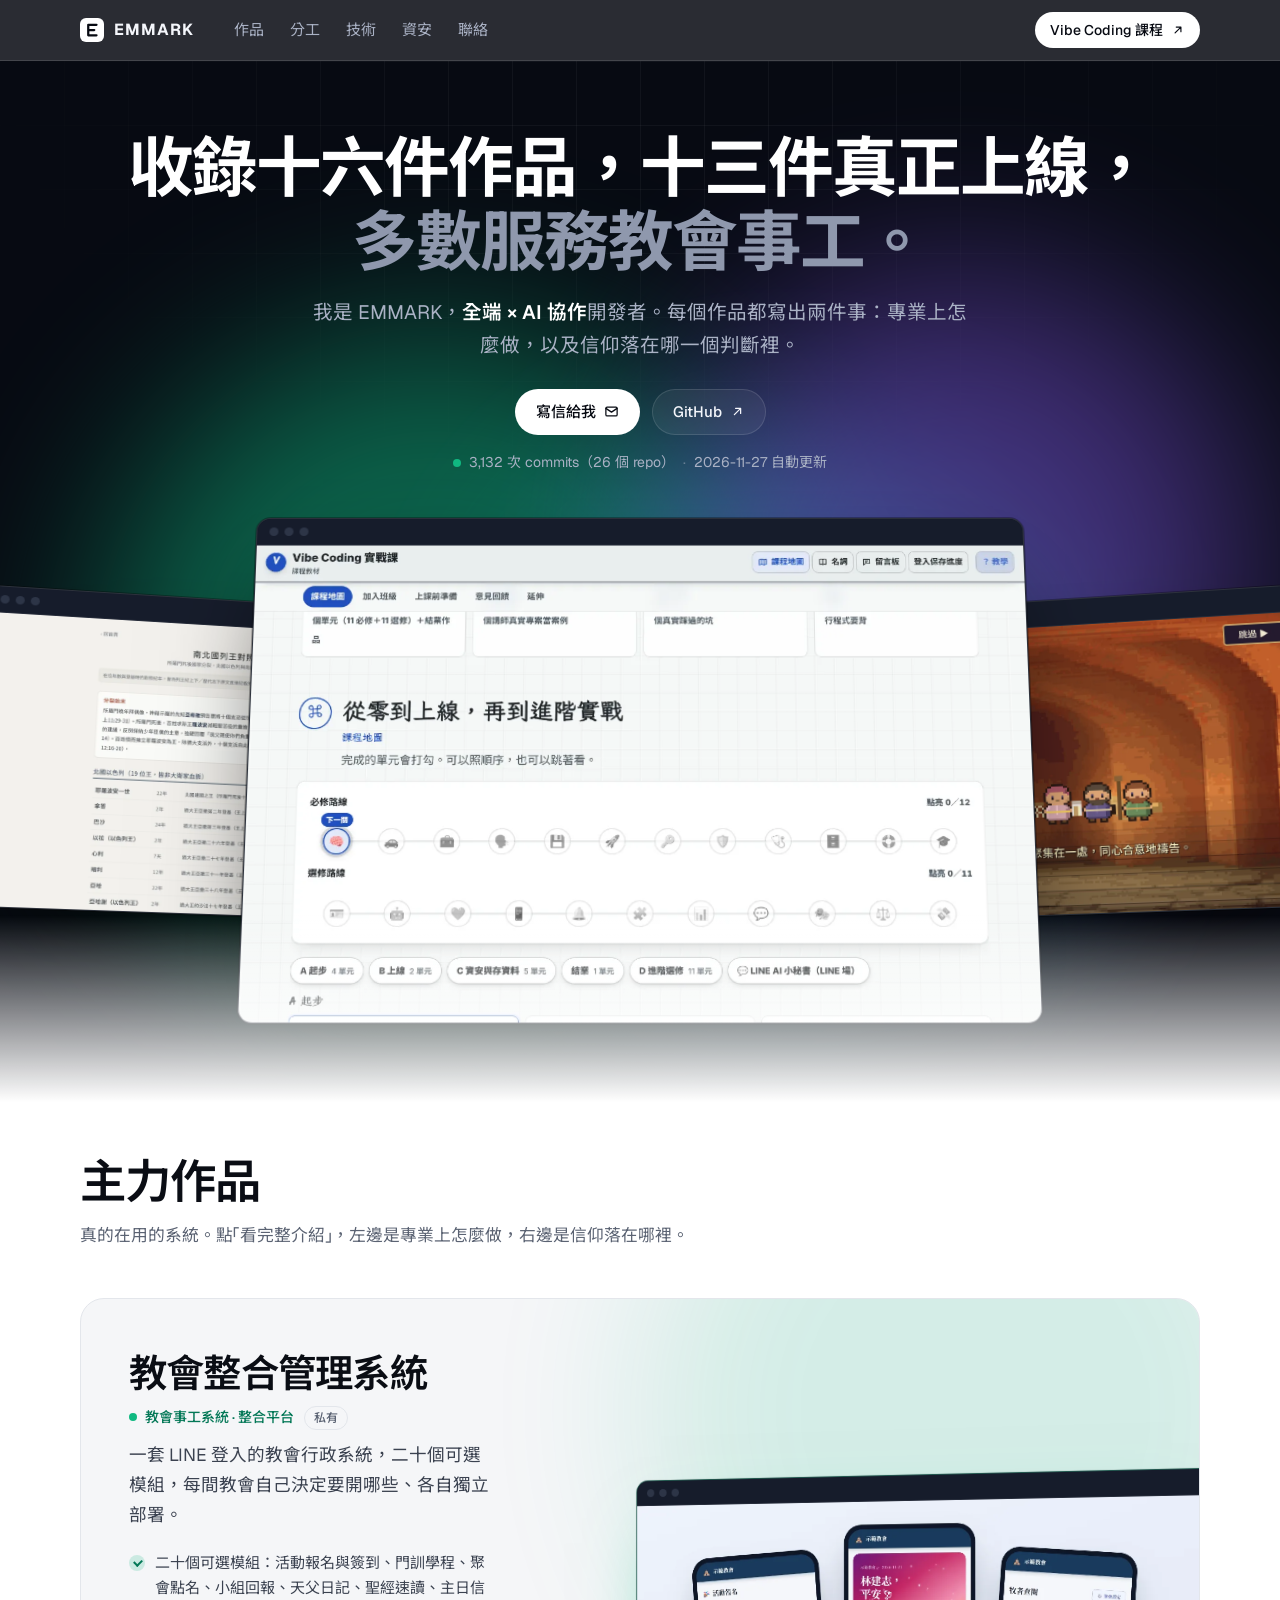
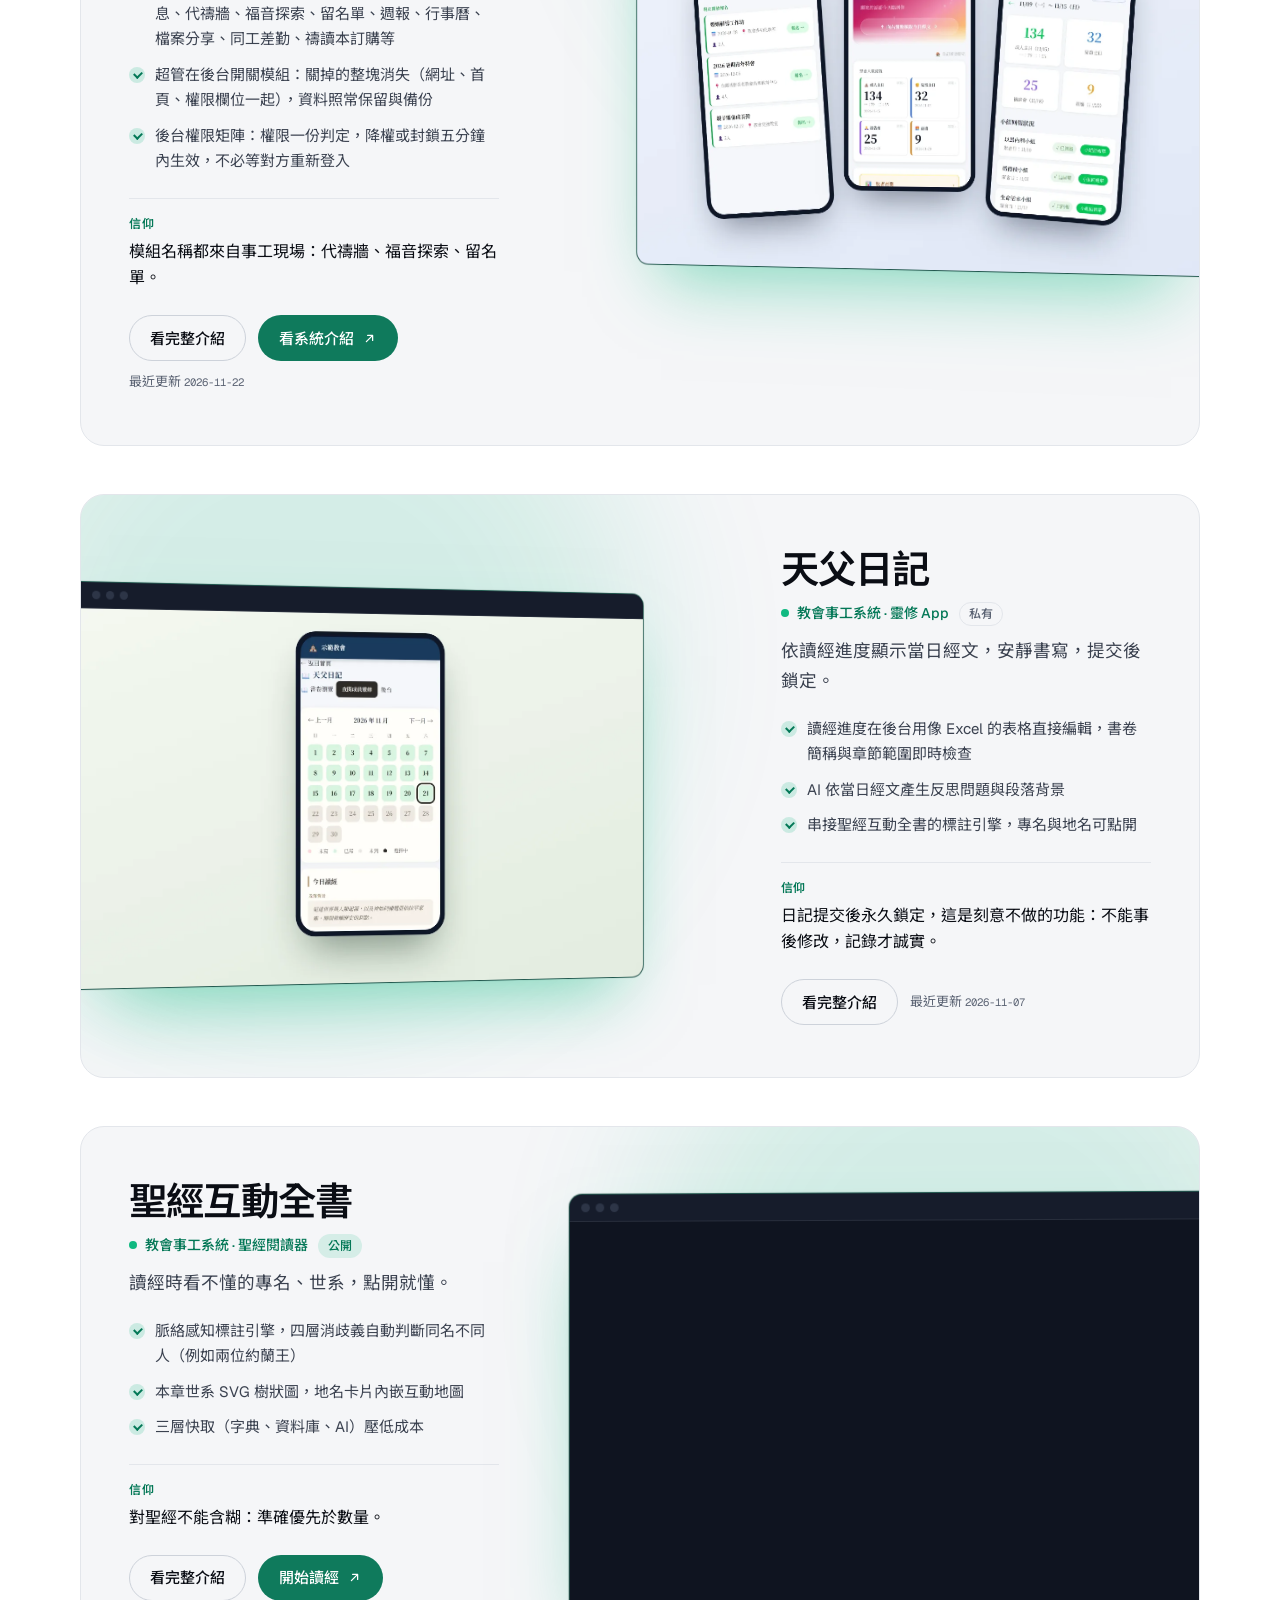
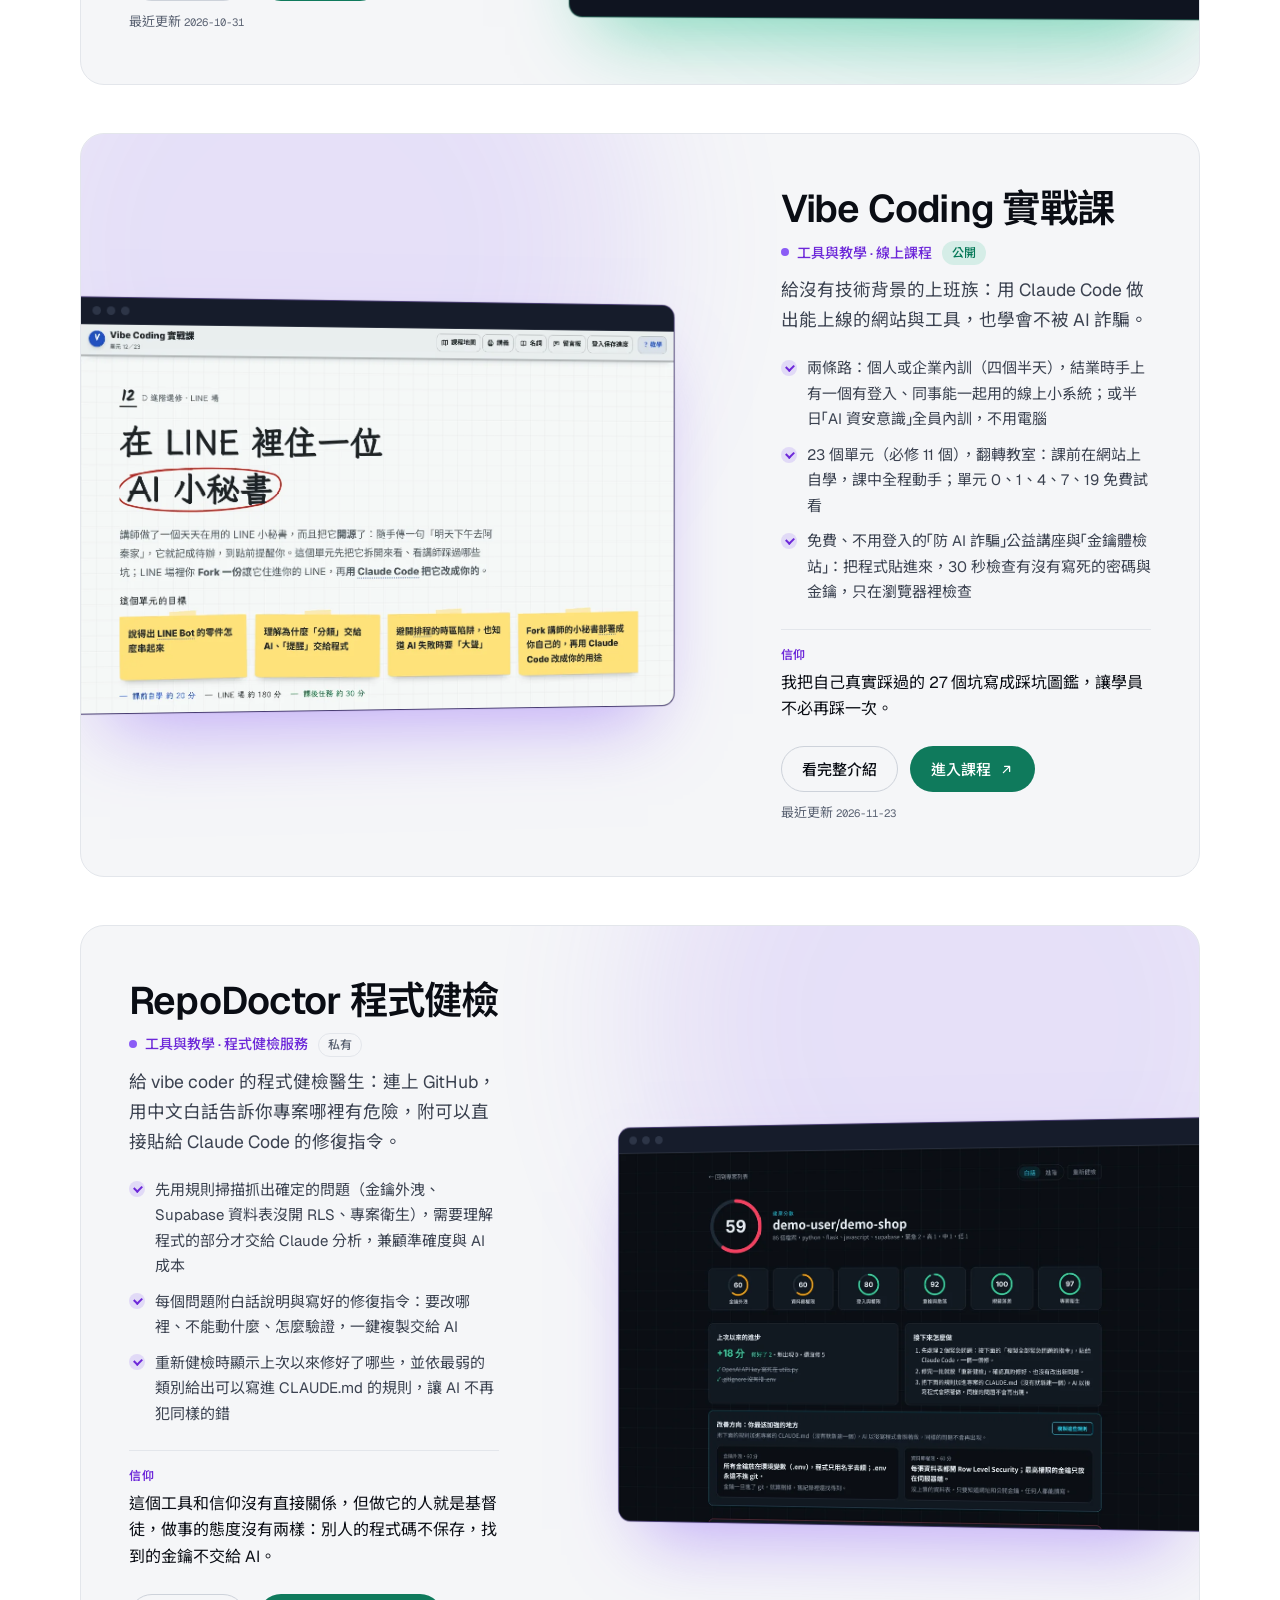
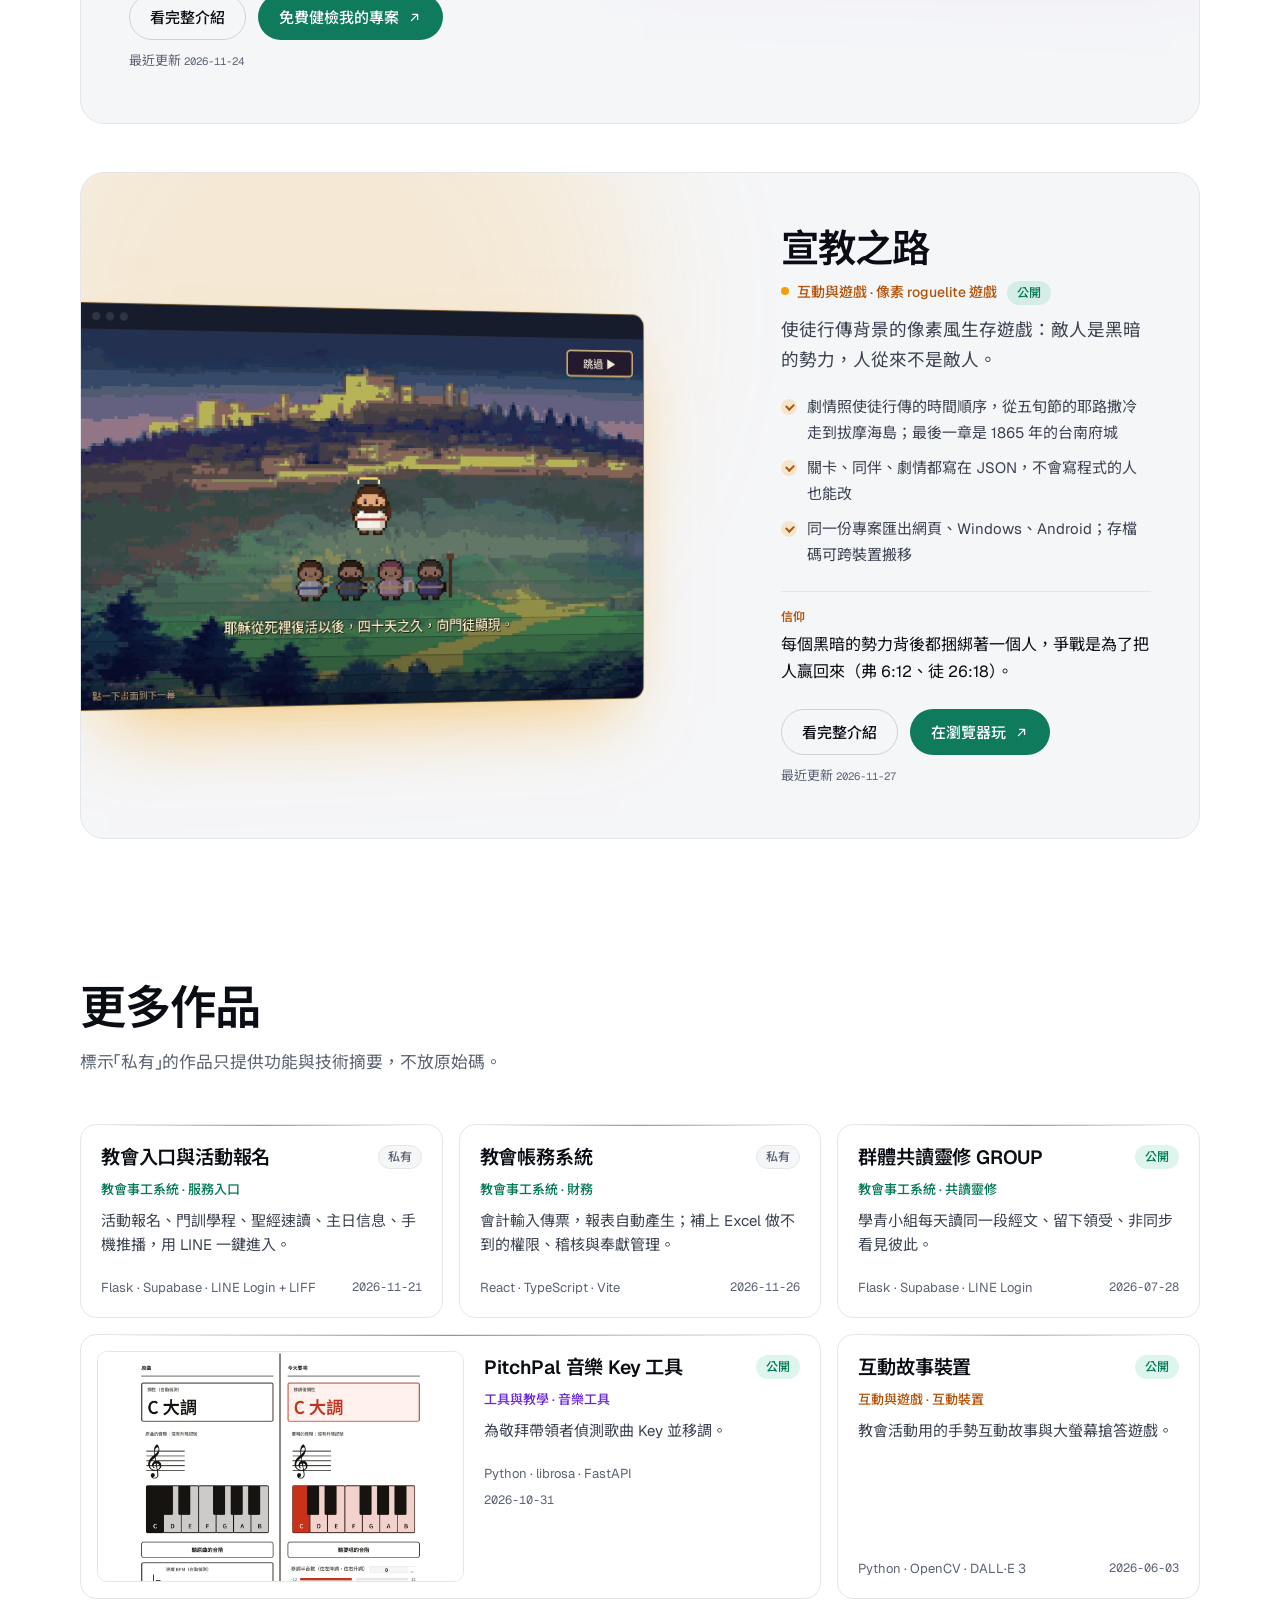
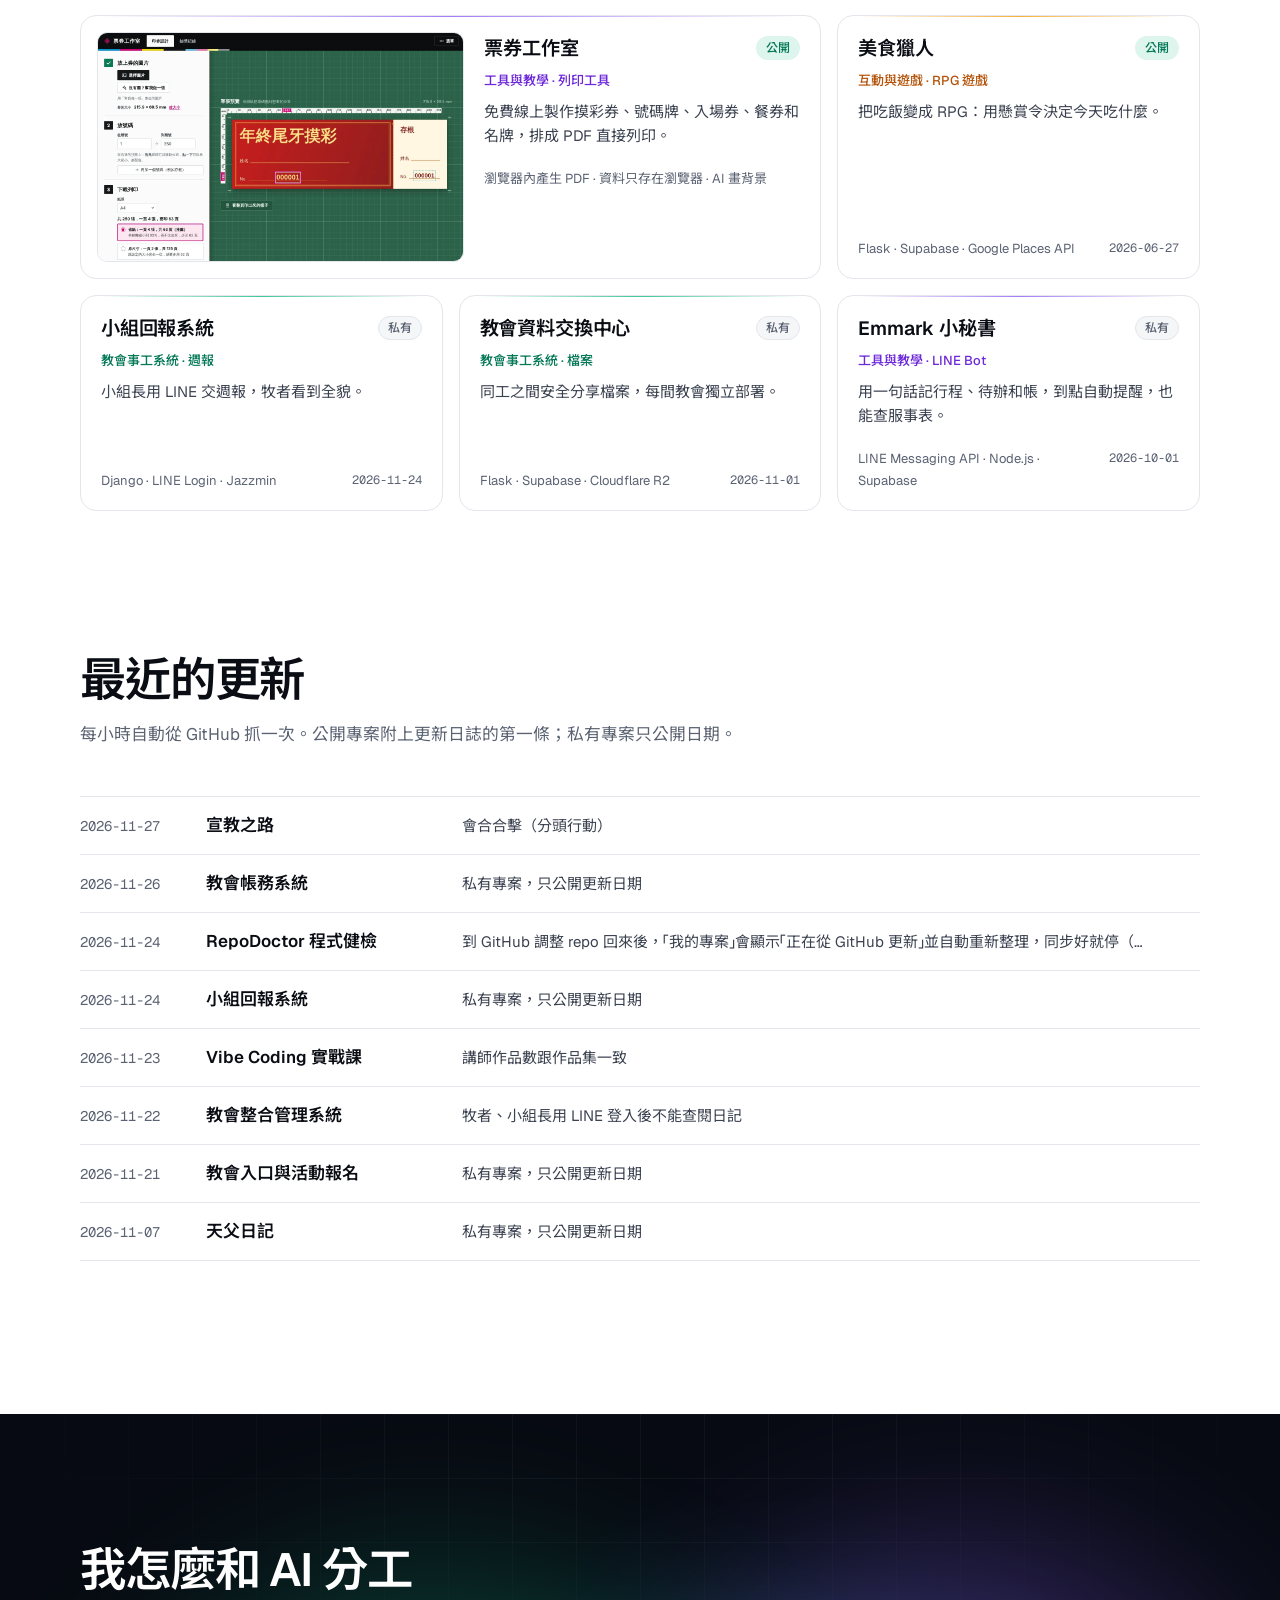
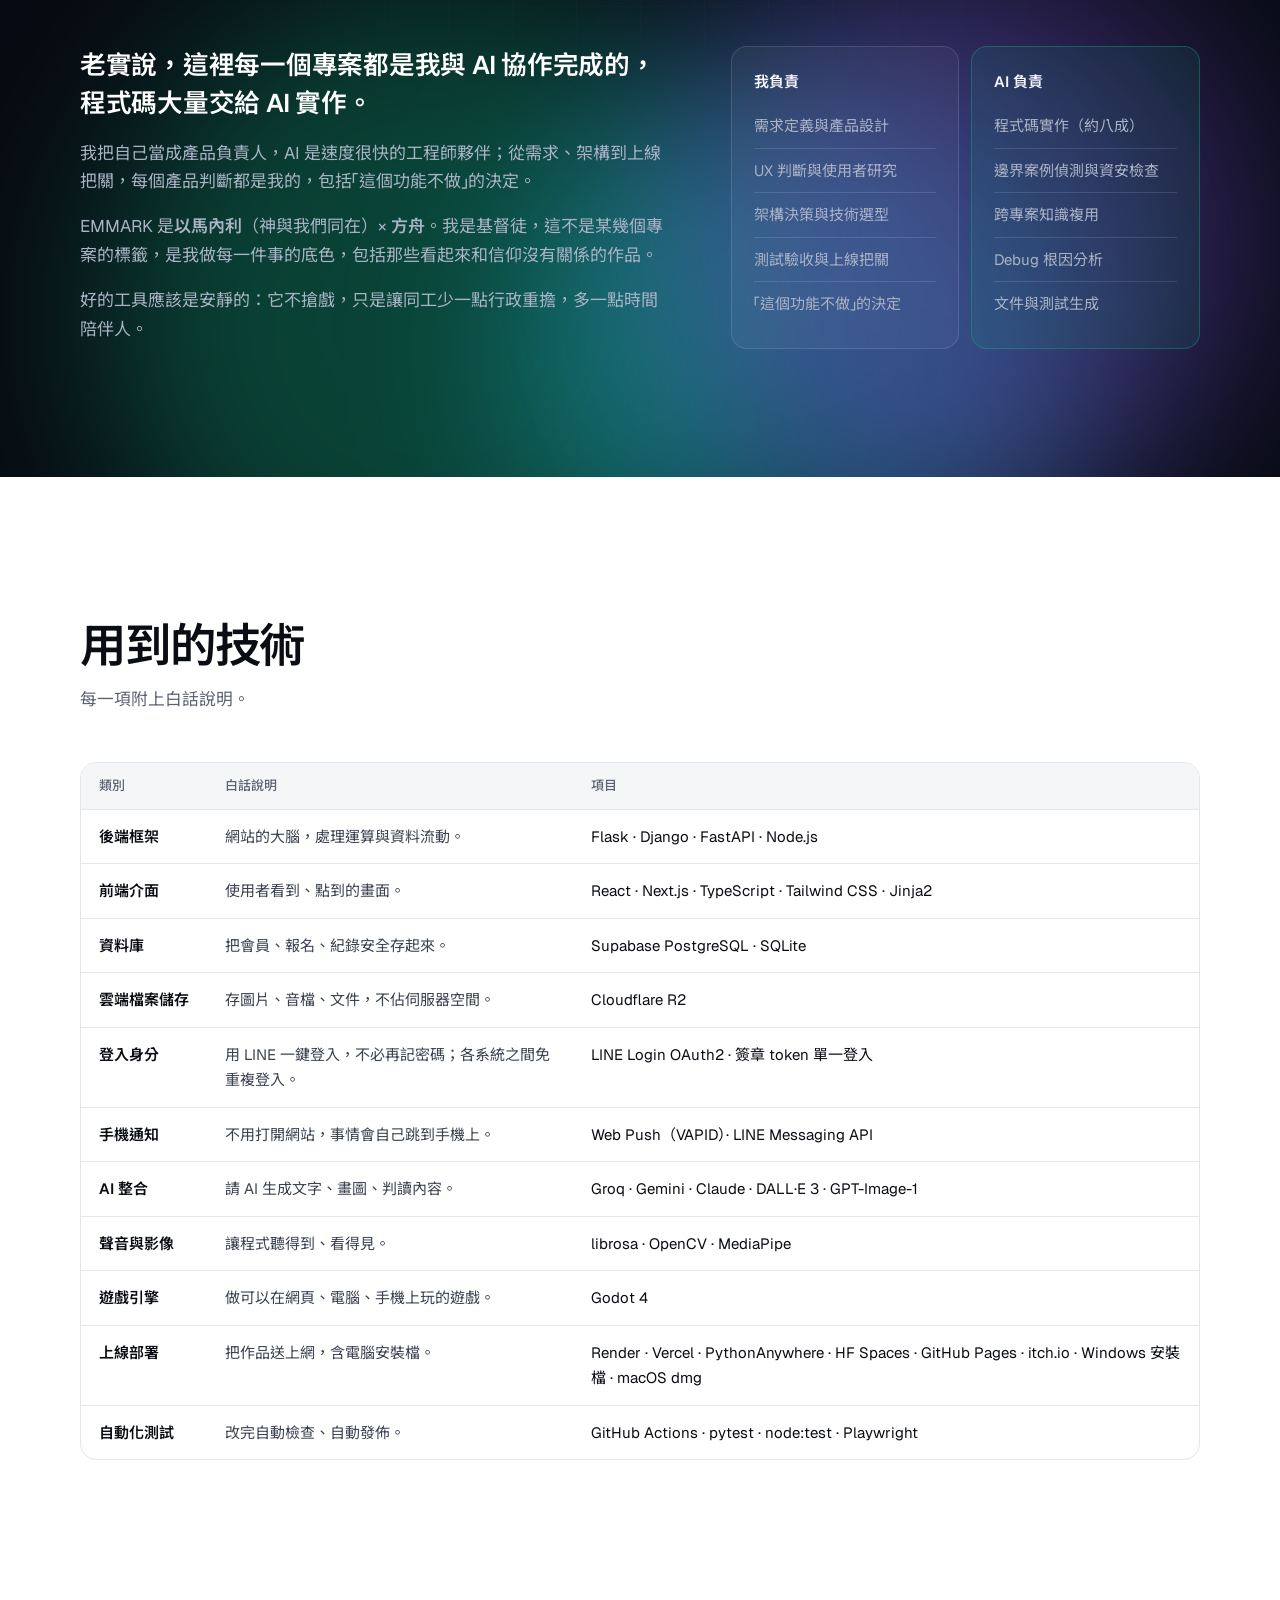
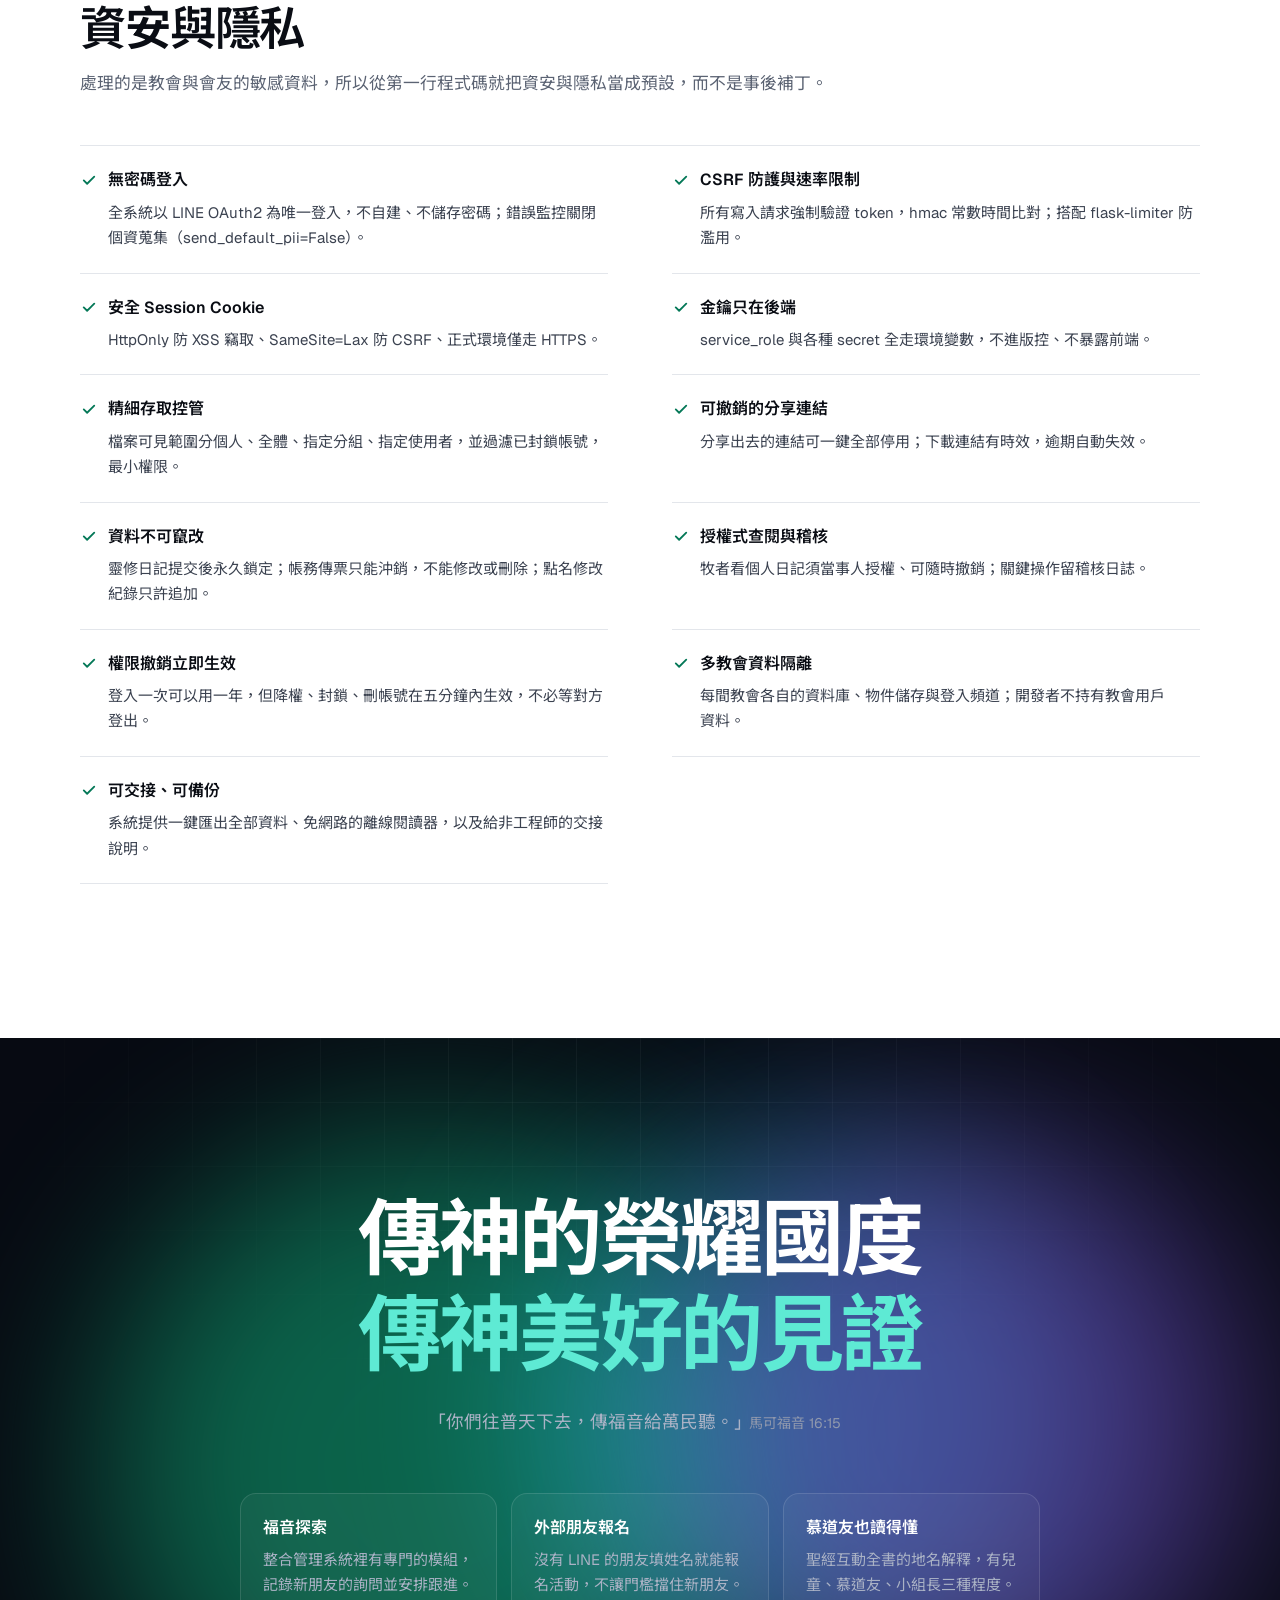
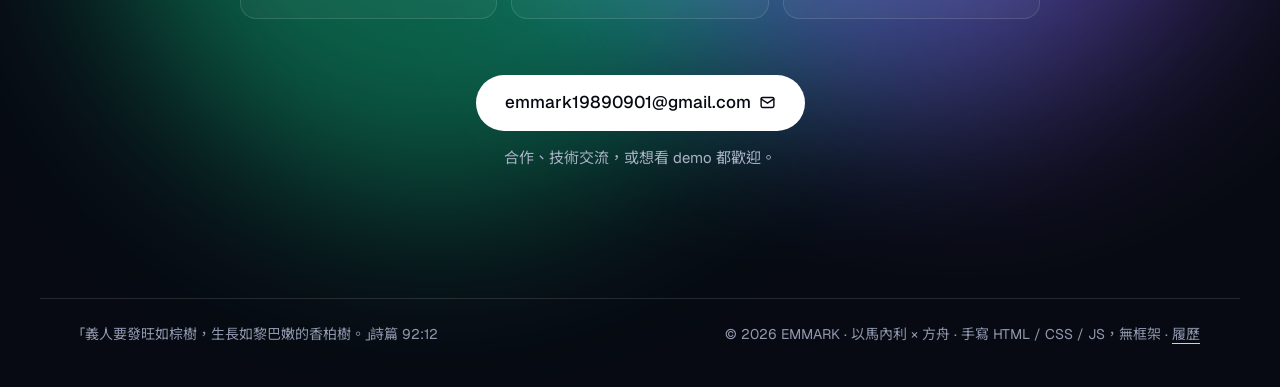
==== commit 6cf0795f: "feat: link LinkedIn profile in Person sameAs Co-Authored-By: Claude Opus 5.5 <noreply@anthropic.com>" ====
--- a/index.html
+++ b/index.html
@@ -44,7 +44,7 @@
       "url": "https://windsjp00171-star.github.io/CLAUDE-DESIGN/",
       "image": "https://windsjp00171-star.github.io/CLAUDE-DESIGN/avatar.jpg",
       "email": "mailto:emmark19890901@gmail.com",
-      "sameAs": ["https://github.com/windsjp00171-star", "https://emmark1989.itch.io/actsurvivors", "https://windsjp00171-star.github.io/vibe-coding-course/"],
+      "sameAs": ["https://github.com/windsjp00171-star", "https://emmark1989.itch.io/actsurvivors", "https://windsjp00171-star.github.io/vibe-coding-course/", "https://www.linkedin.com/in/%E6%96%B9%E8%88%9F-%E5%90%8C%E8%A1%8C-9291a8419/"],
       "knowsAbout": ["全端開發", "AI 協作開發", "教會事工系統", "Vibe Coding"]
     }
   }
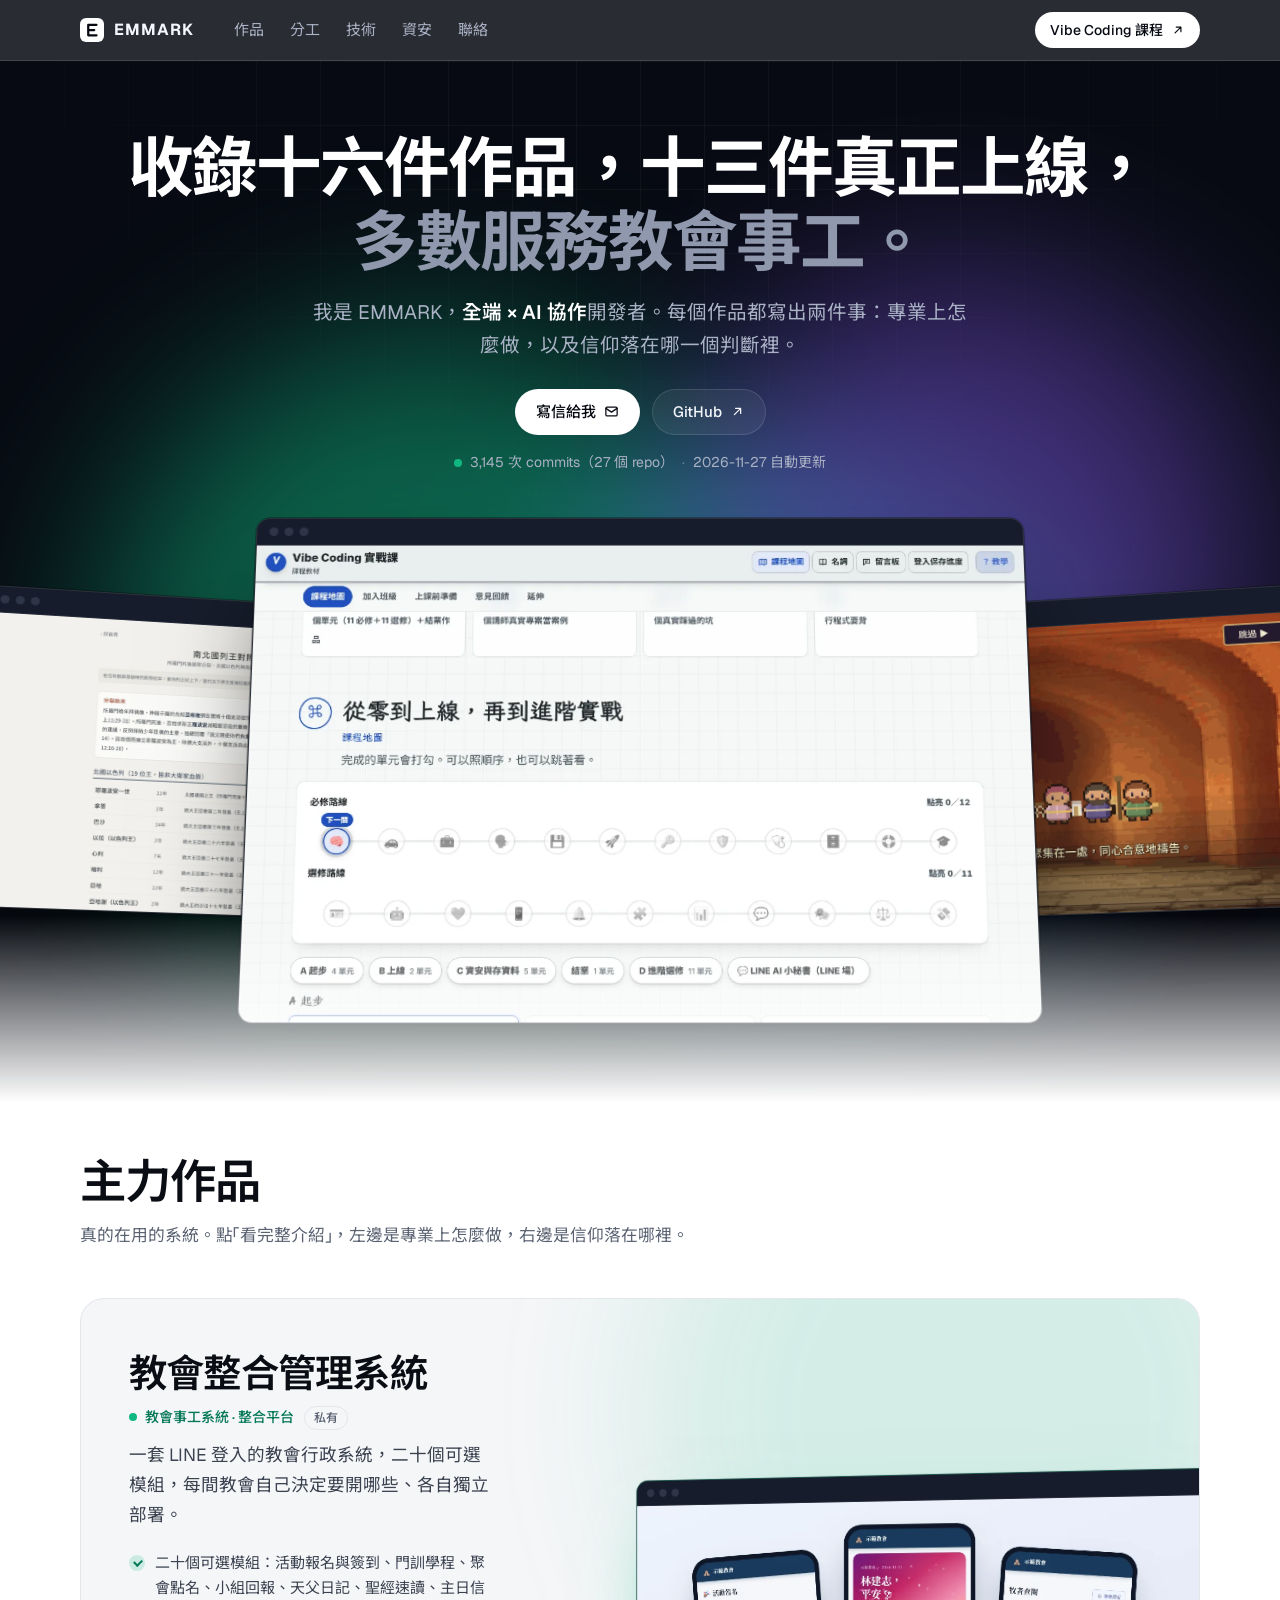
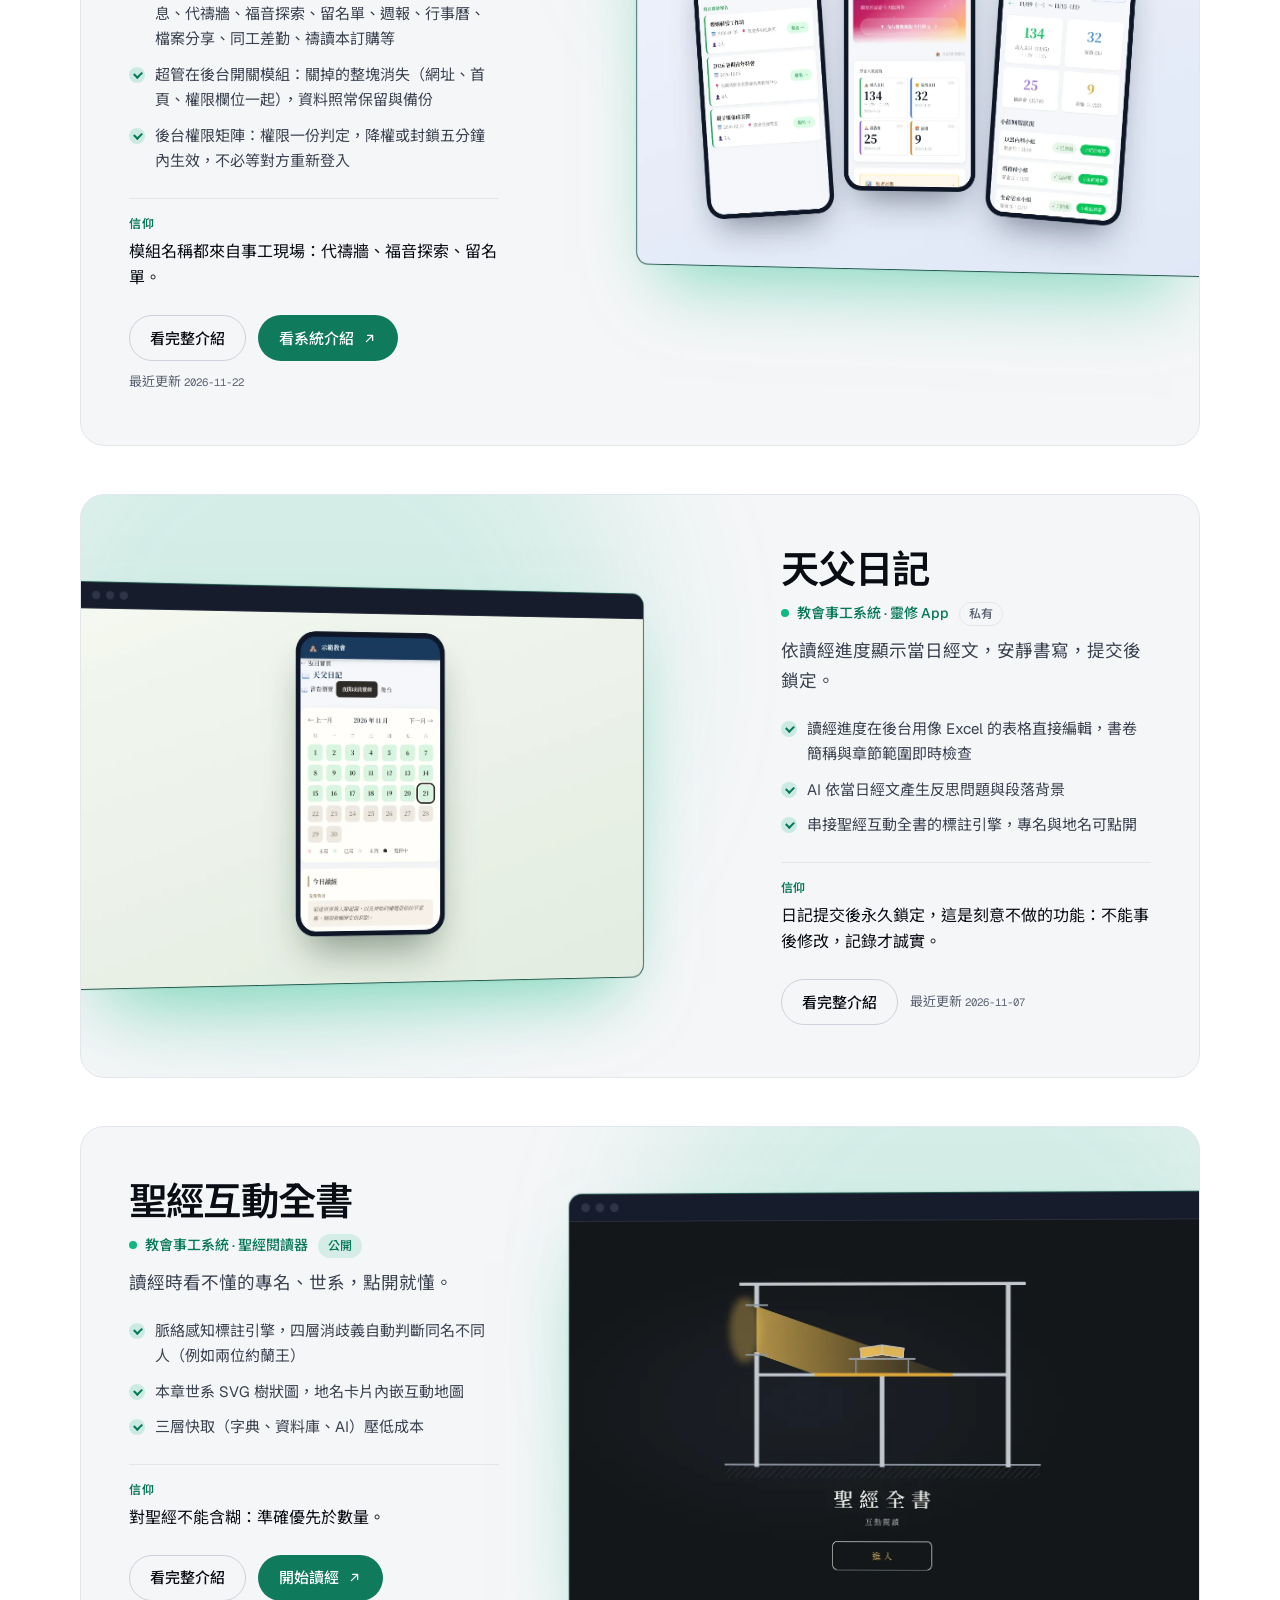
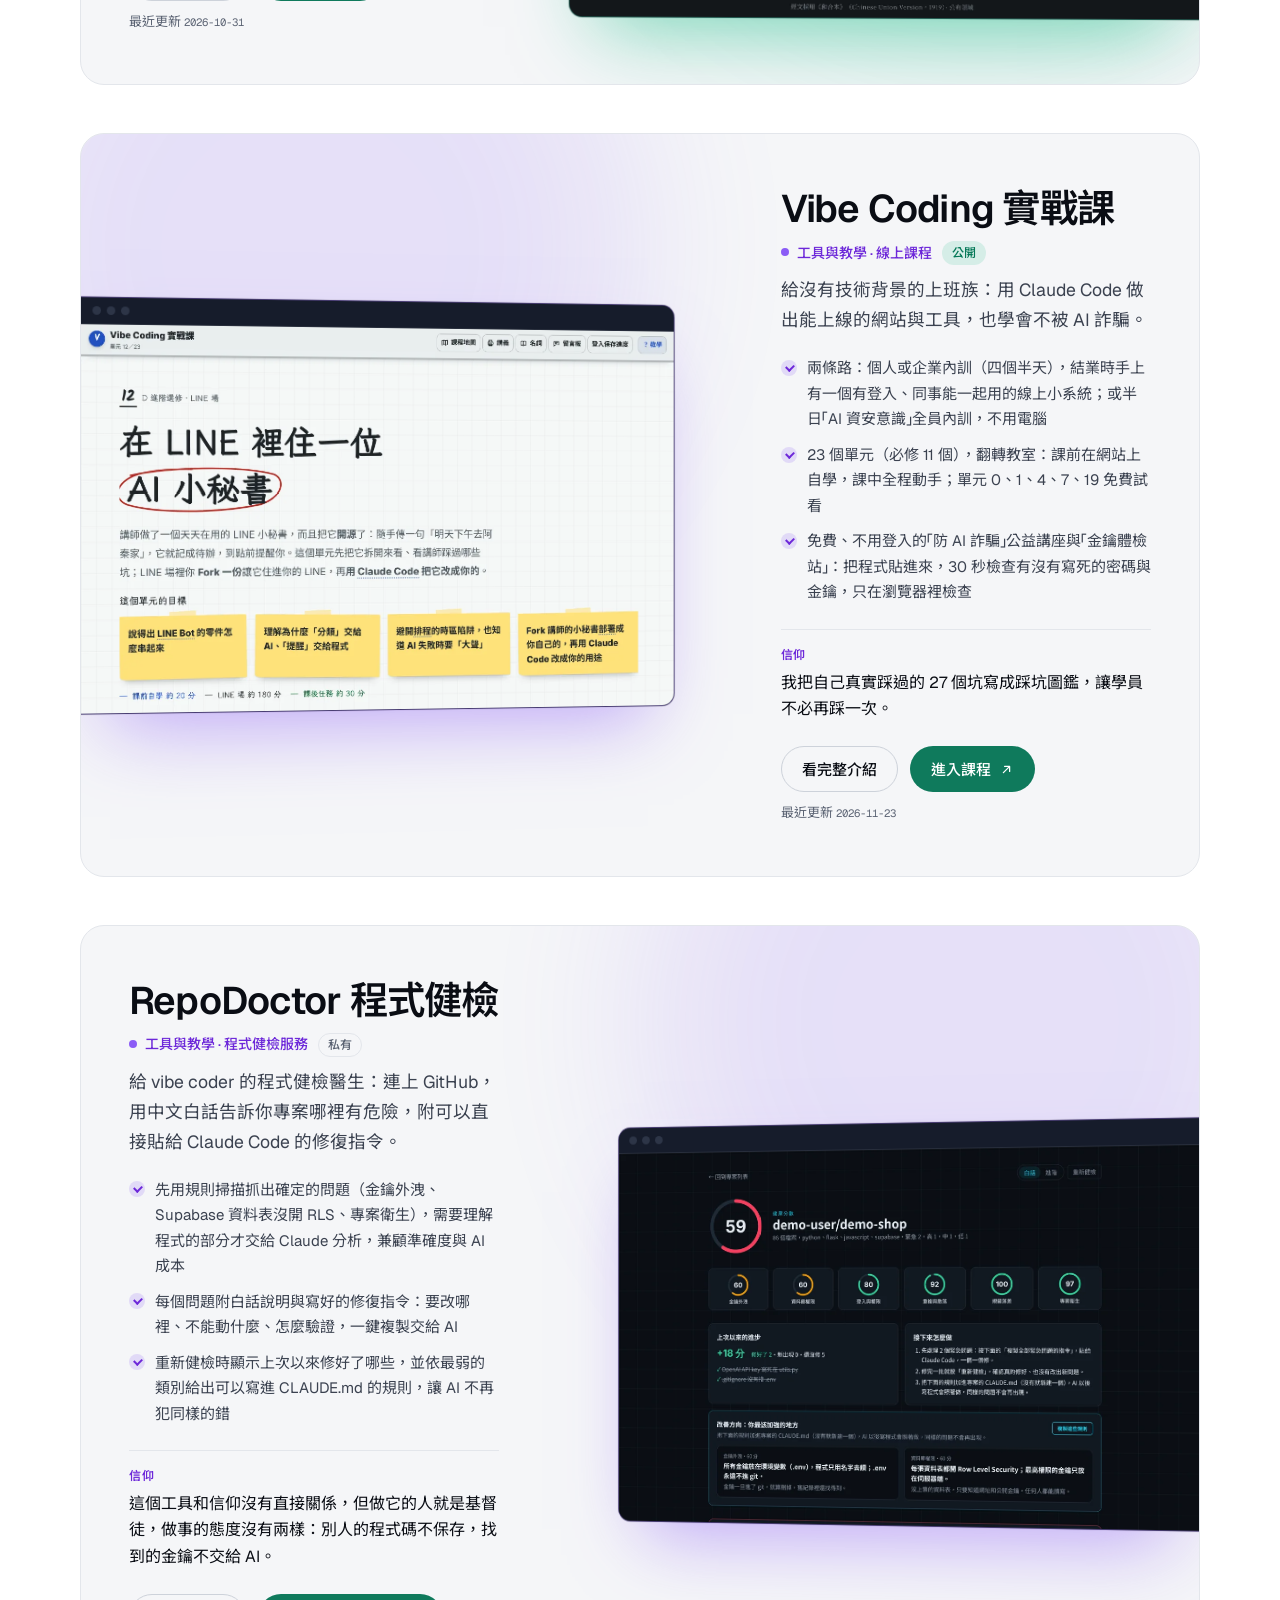
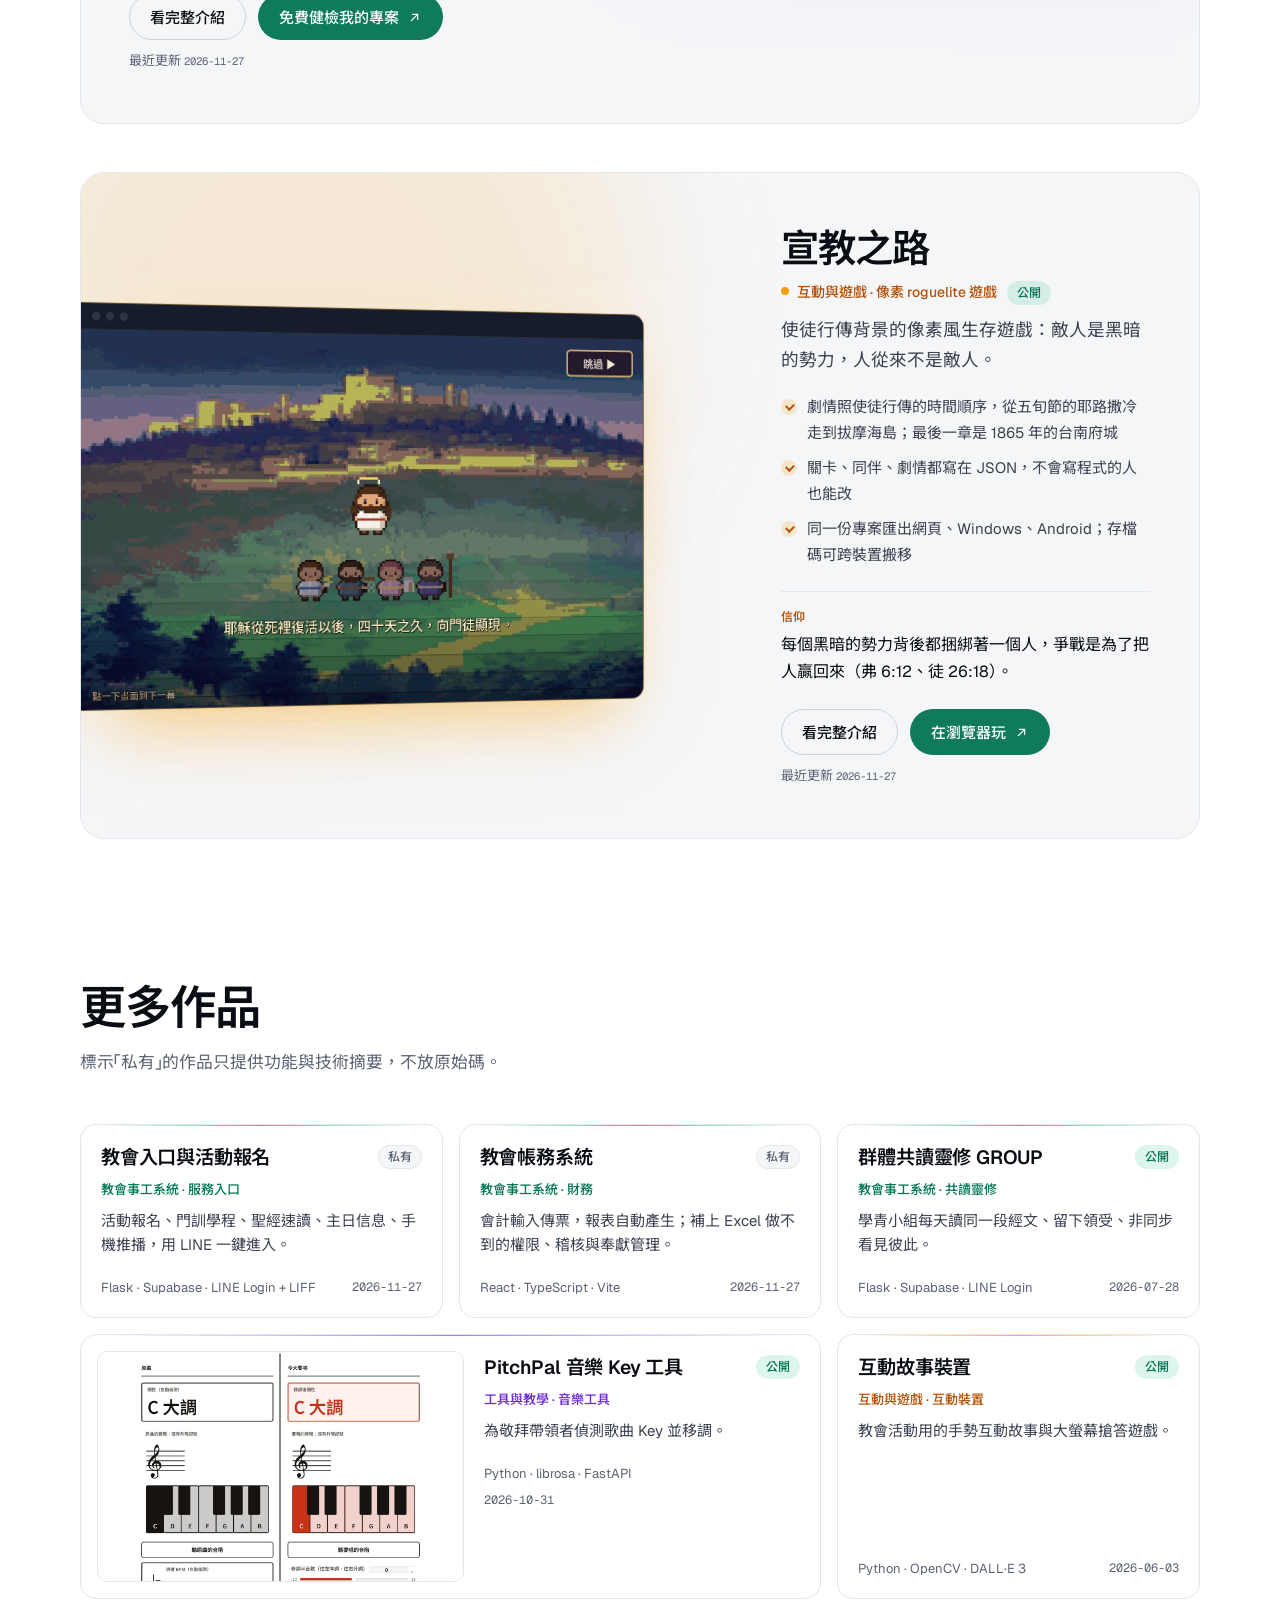
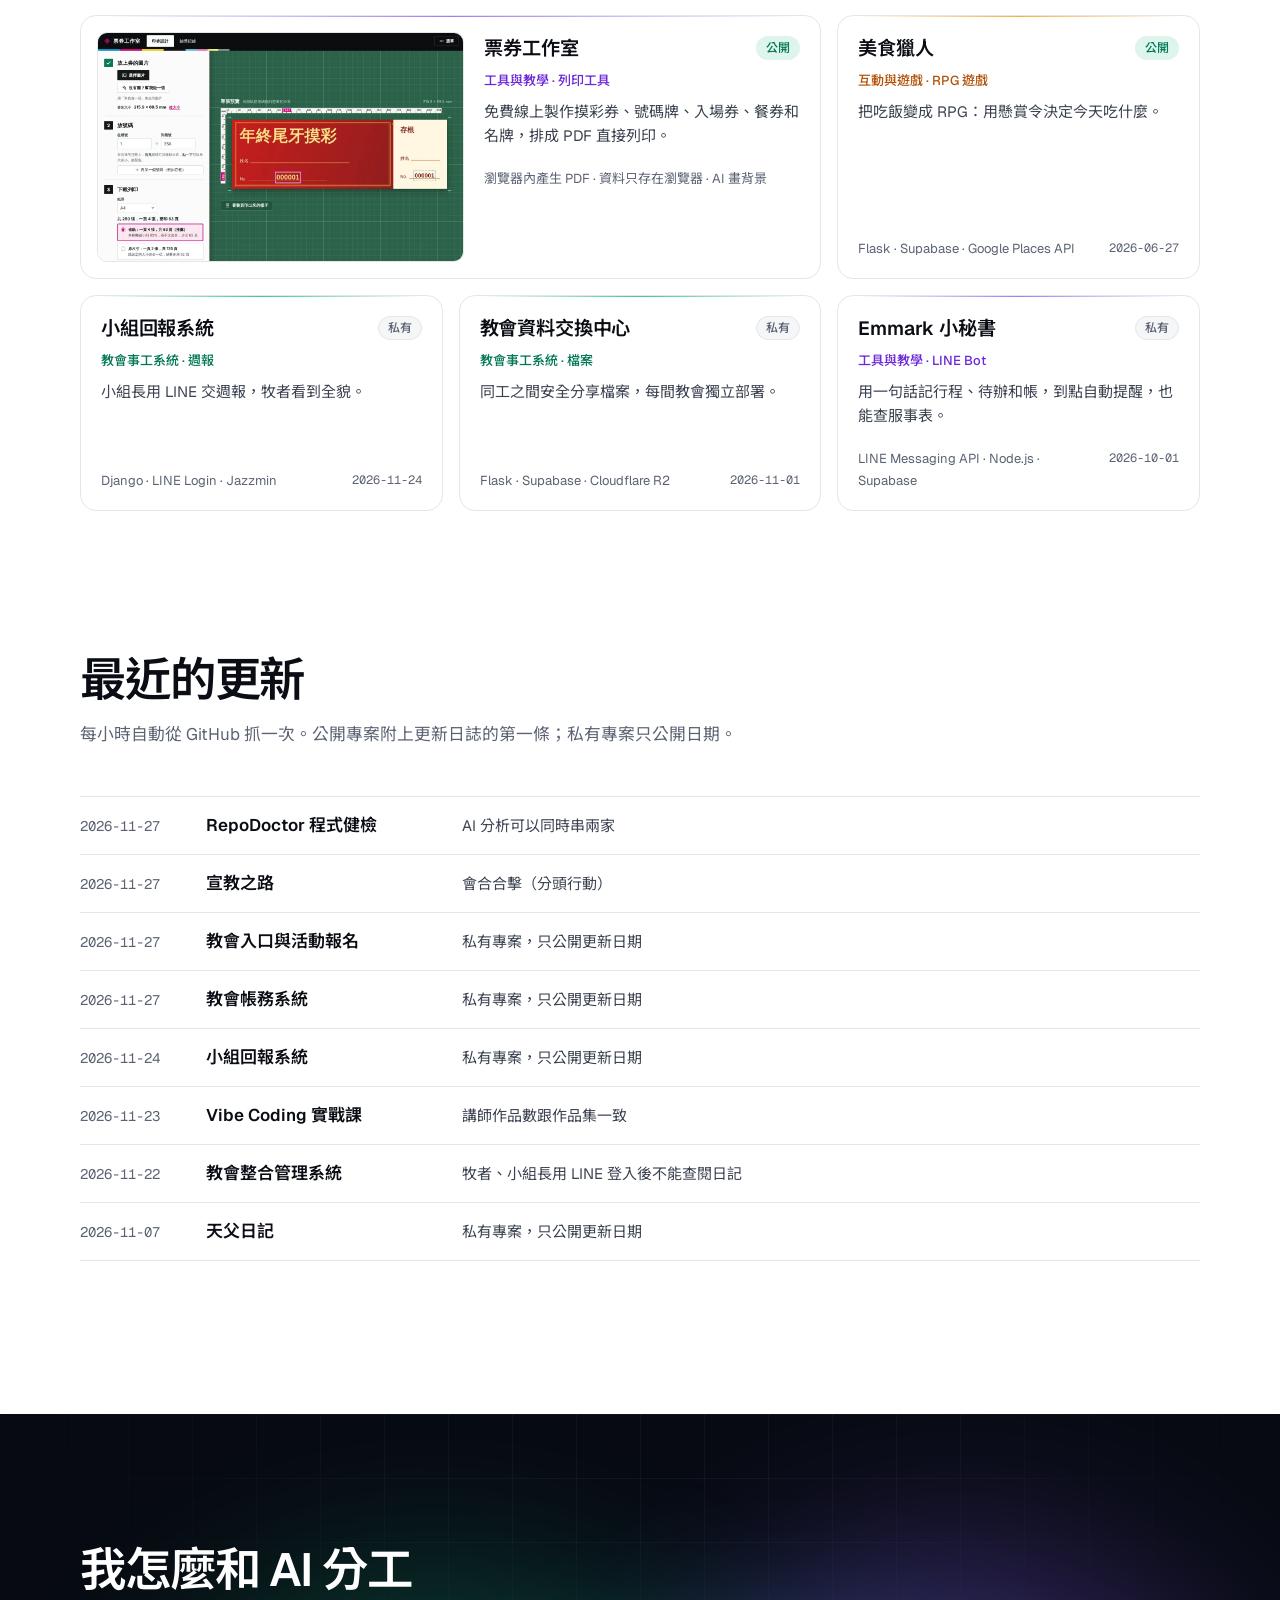
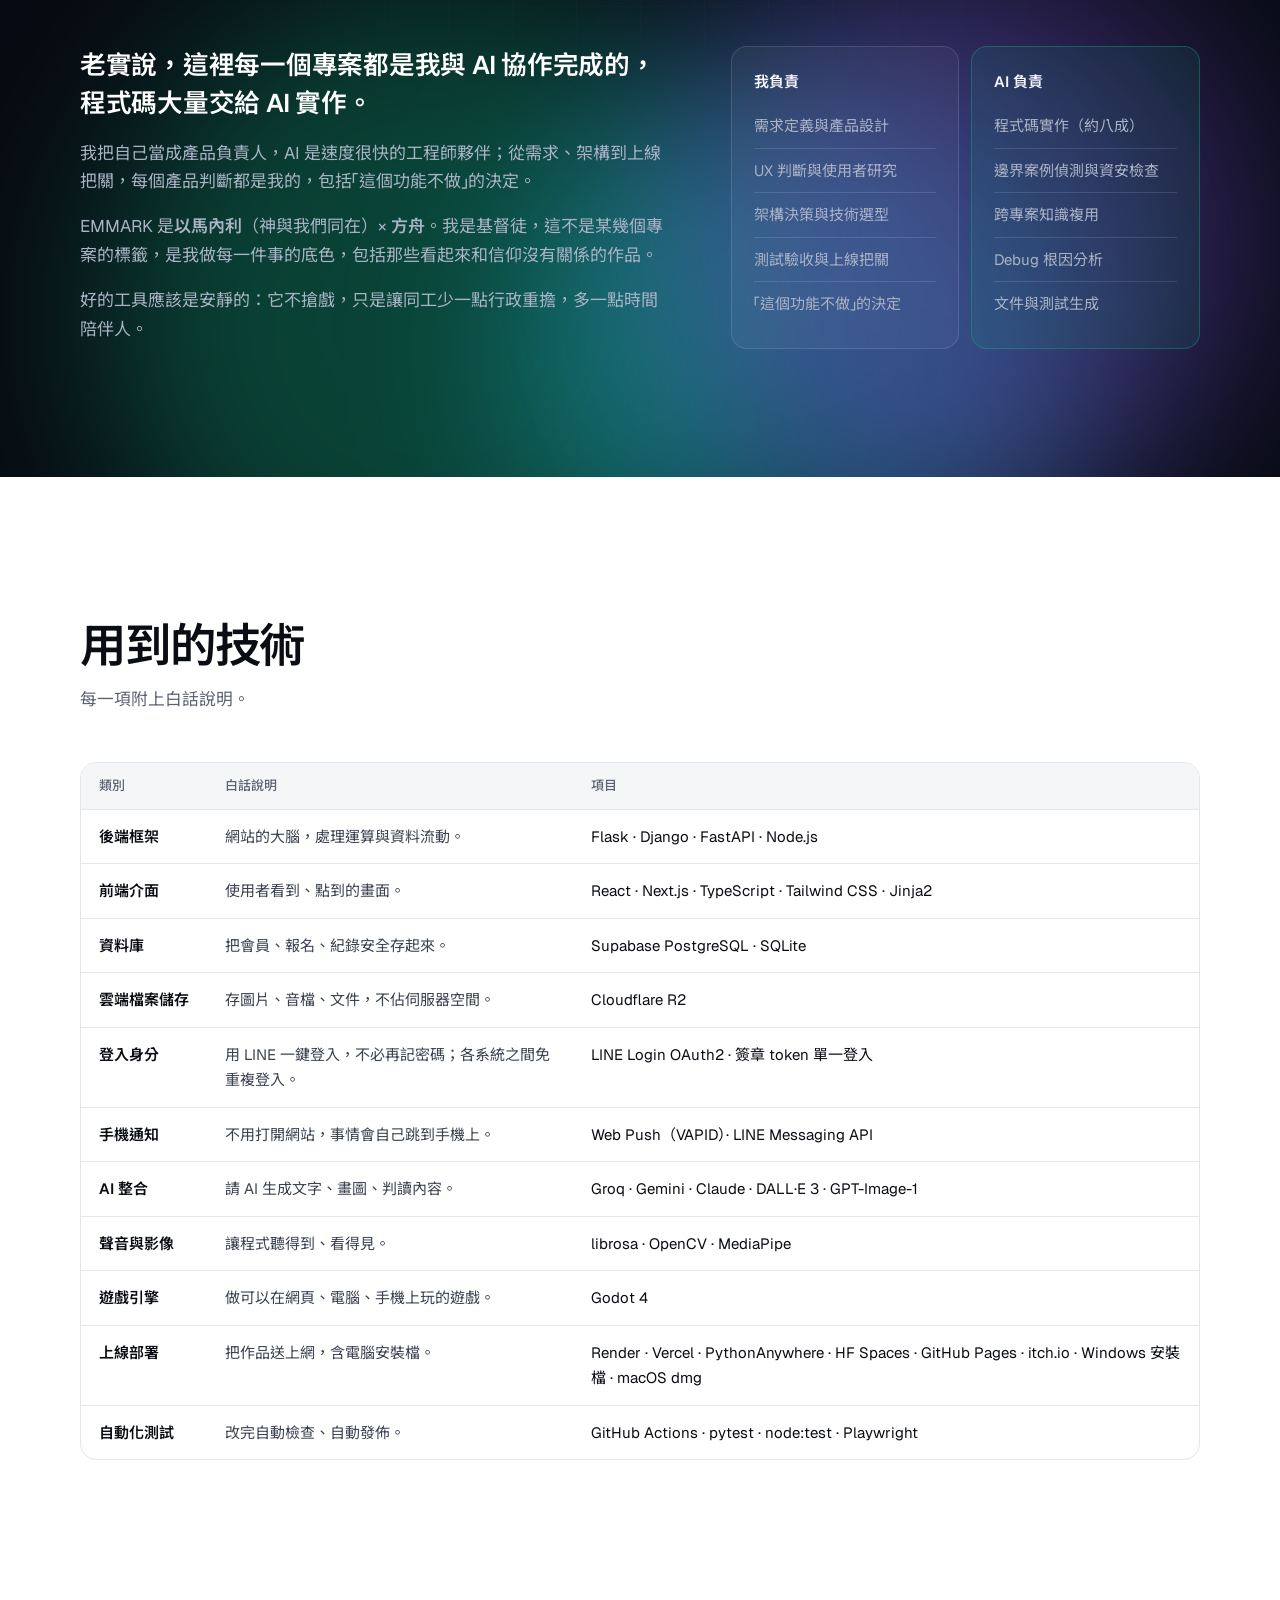
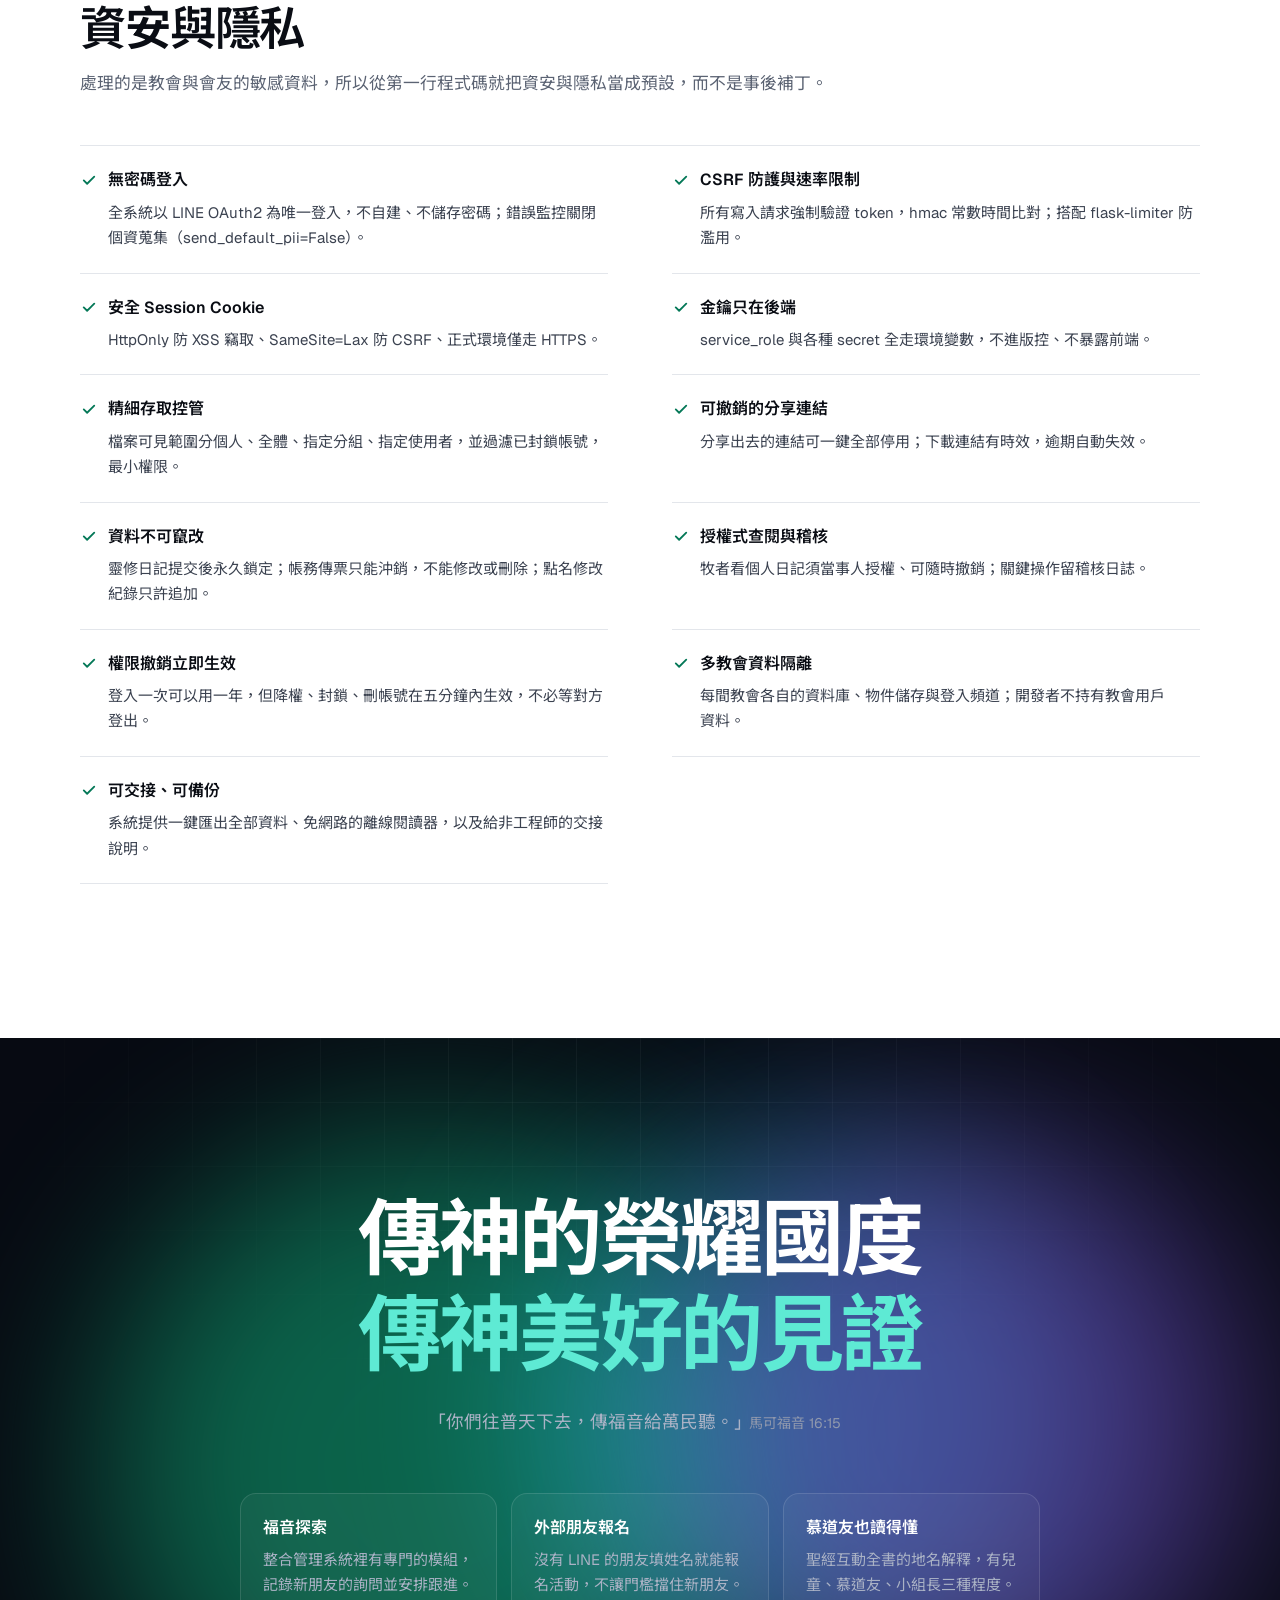
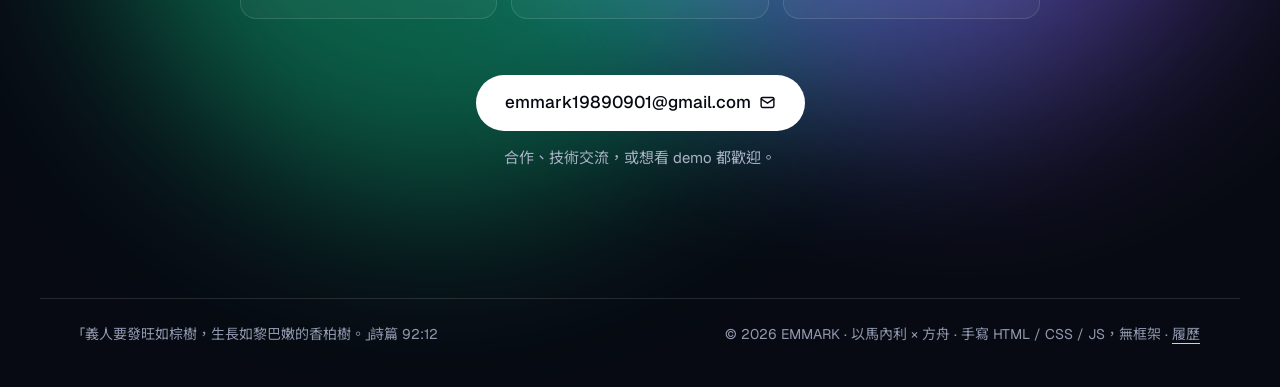
==== commit d3c00e68: "feat: 首頁連結 llms.txt、sitemap 加上 lastmod Co-Authored-By: Claude Opus 5.5 <noreply@anthropic.com>" ====
--- a/index.html
+++ b/index.html
@@ -9,6 +9,7 @@
   <meta name="theme-color" content="#070a12">
   <meta name="color-scheme" content="light dark">
   <link rel="canonical" href="https://windsjp00171-star.github.io/CLAUDE-DESIGN/">
+  <link rel="alternate" type="text/markdown" href="llms.txt" title="llms.txt">
   <meta property="og:type" content="website">
   <meta property="og:site_name" content="EMMARK">
   <meta property="og:url" content="https://windsjp00171-star.github.io/CLAUDE-DESIGN/">
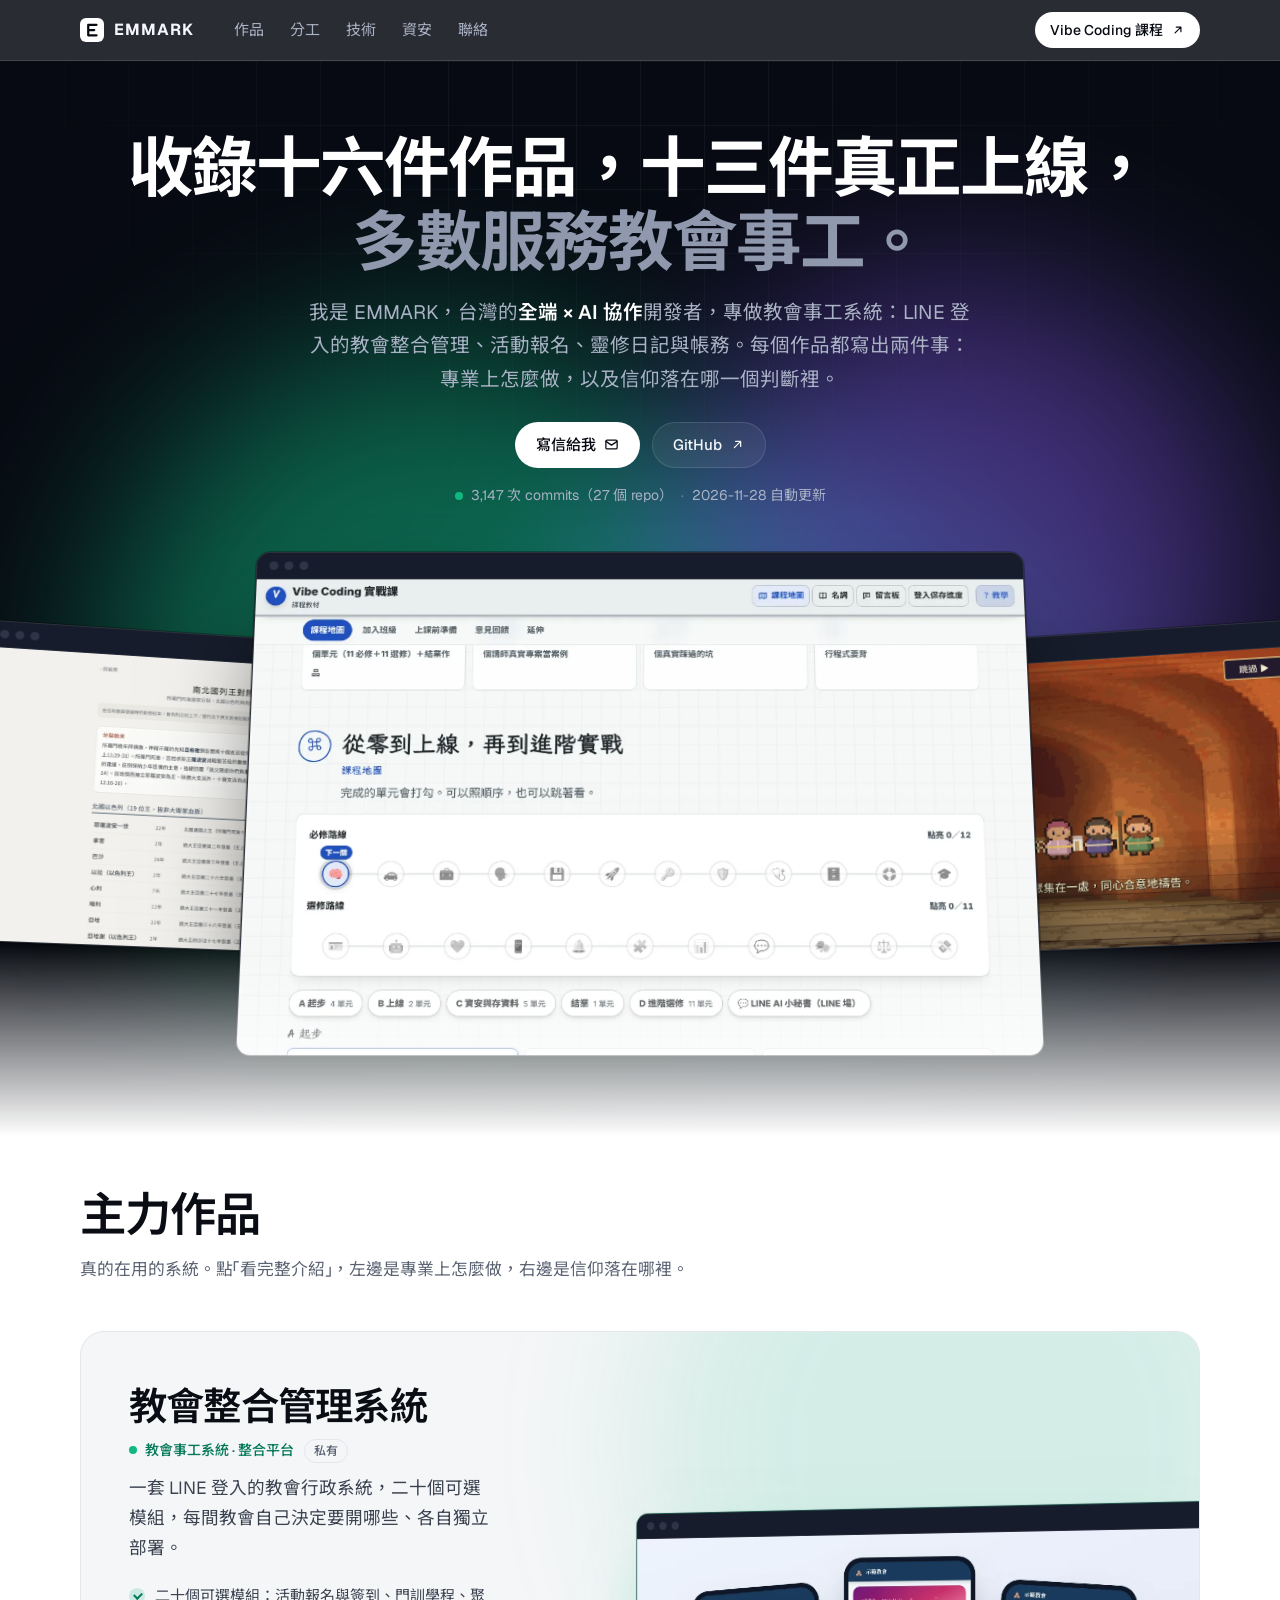
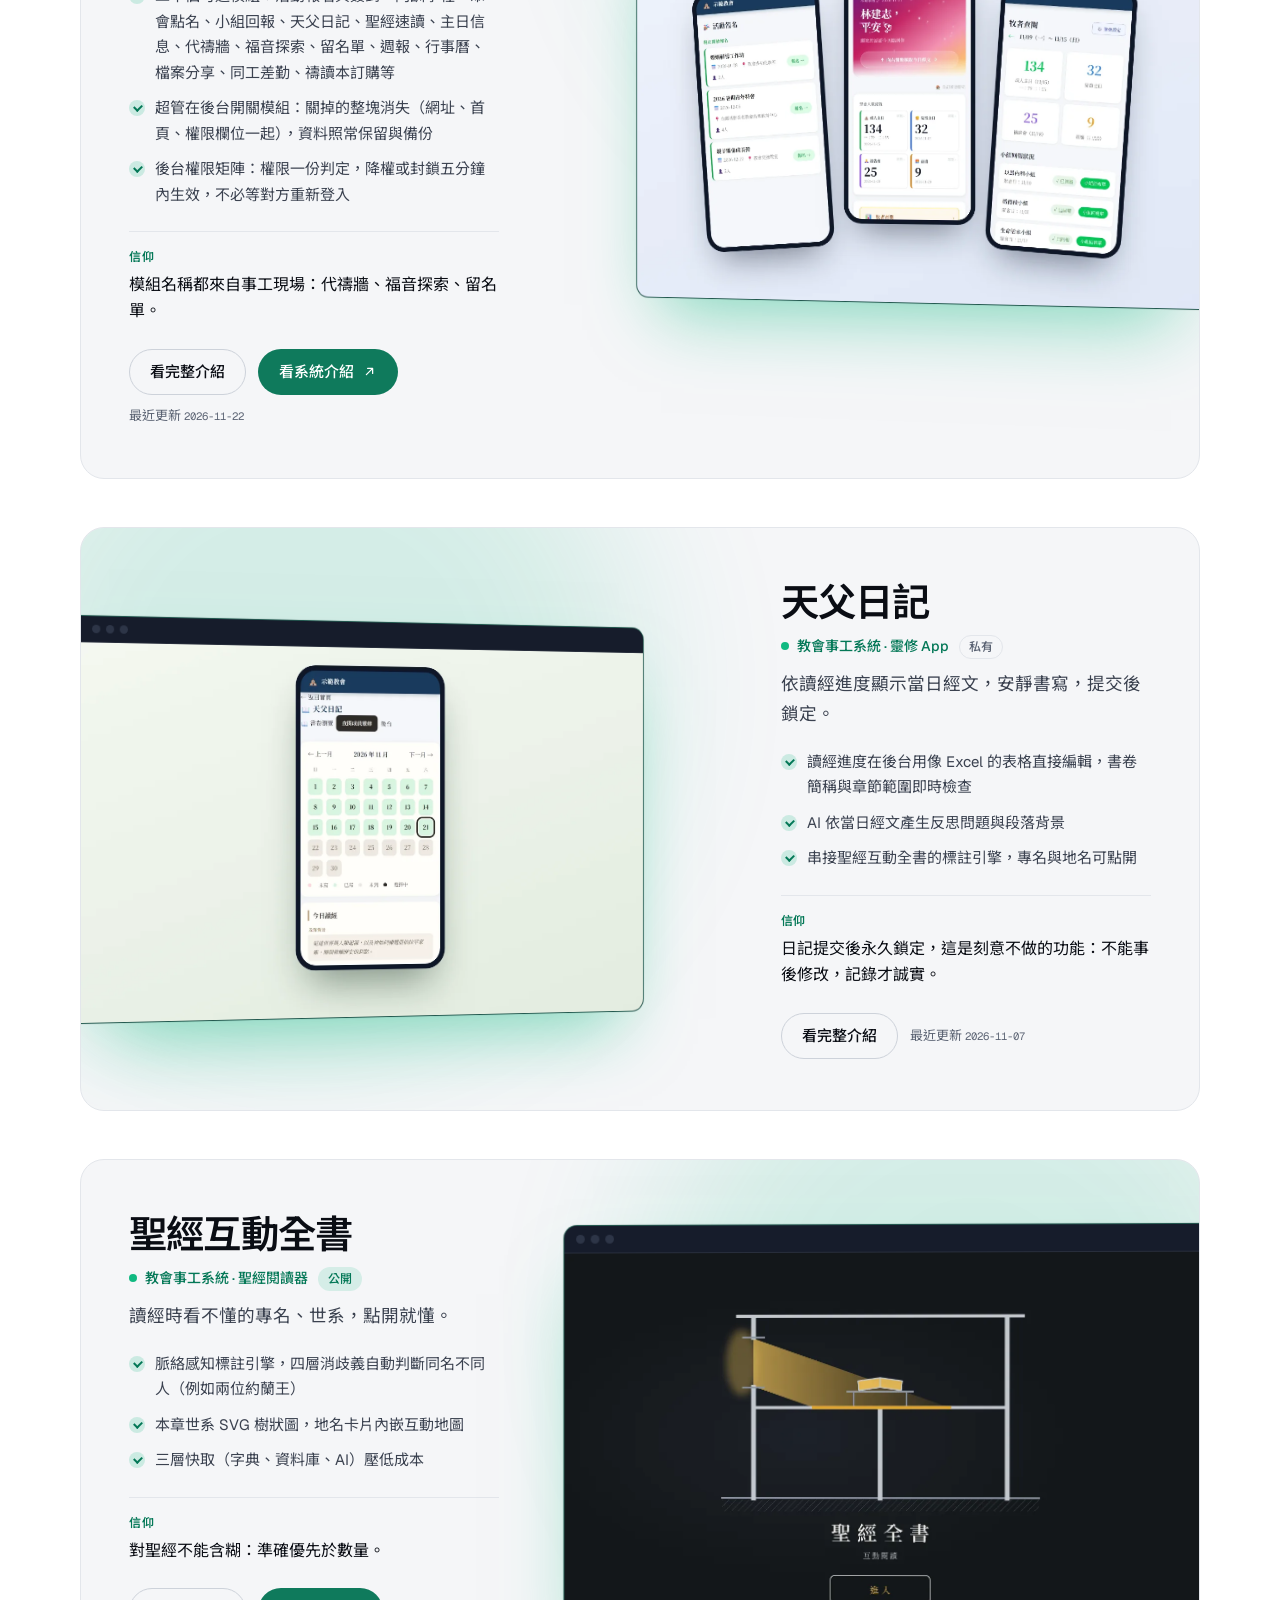
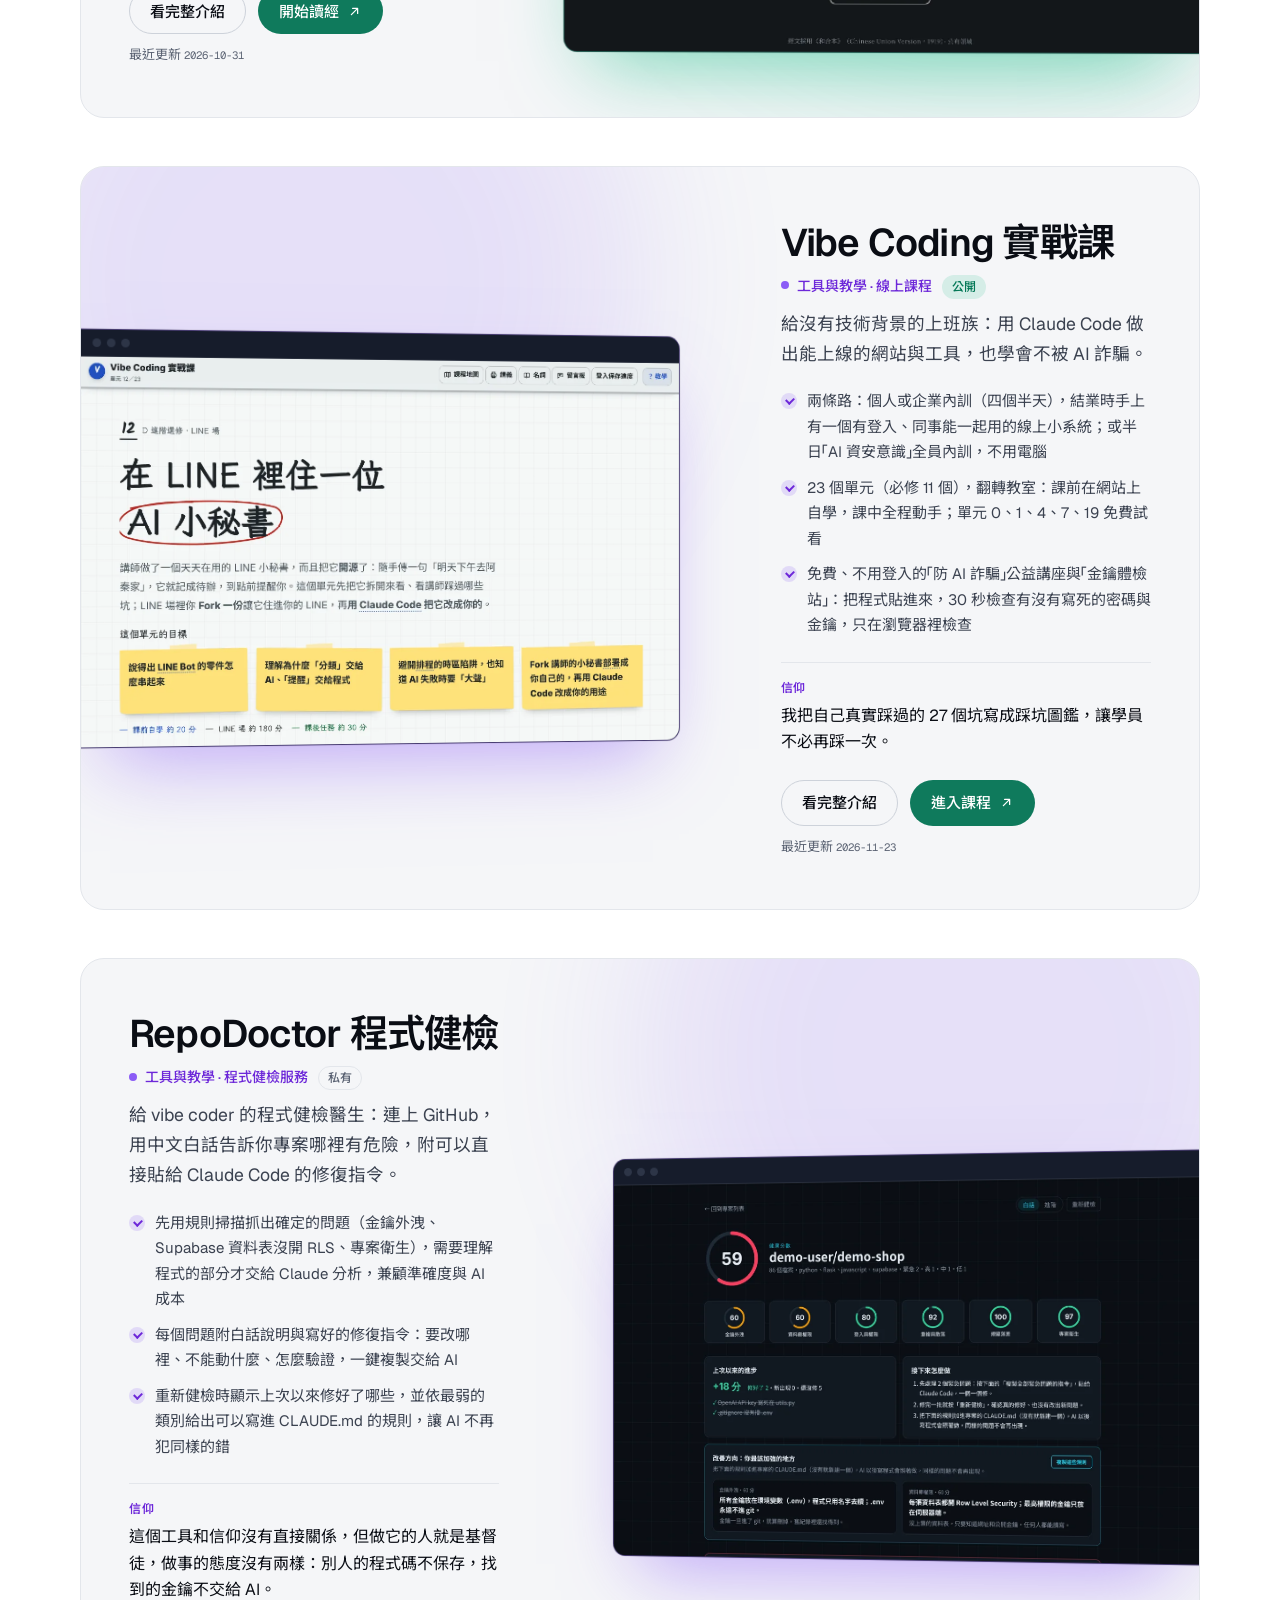
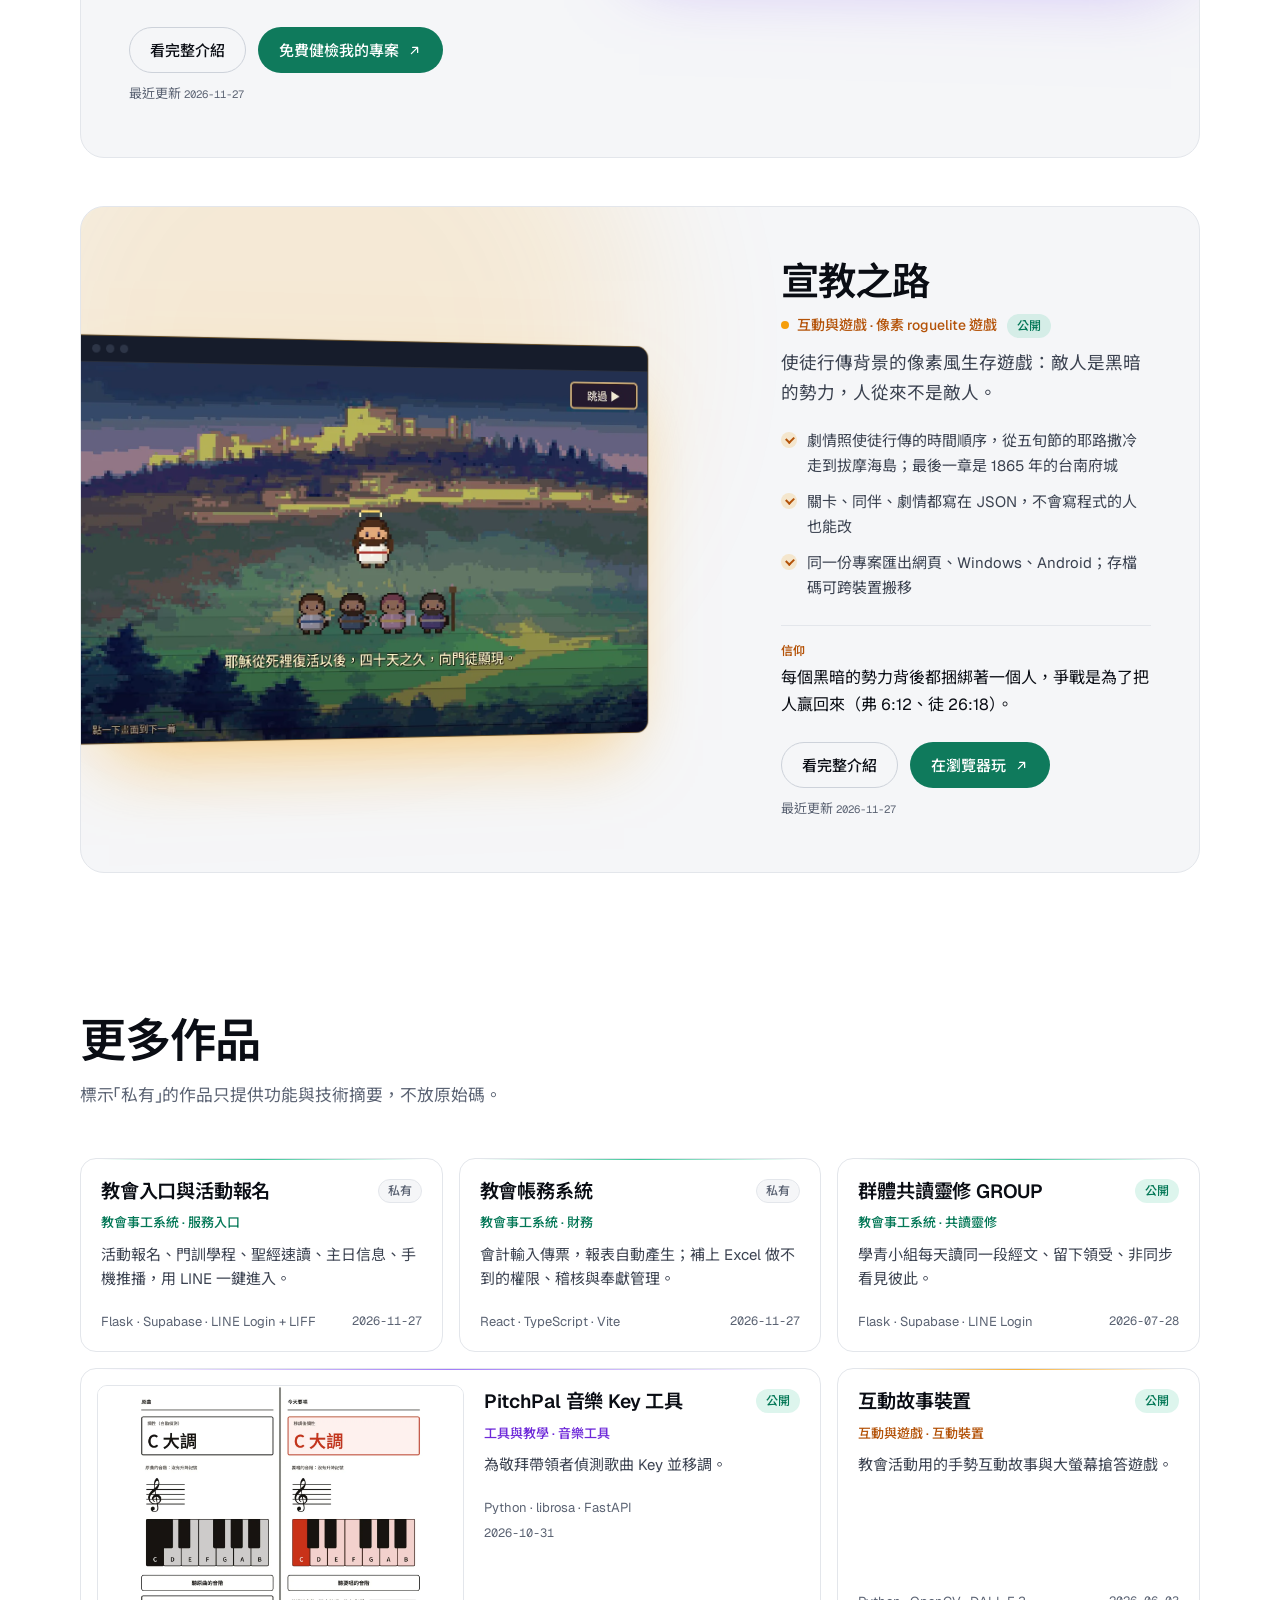
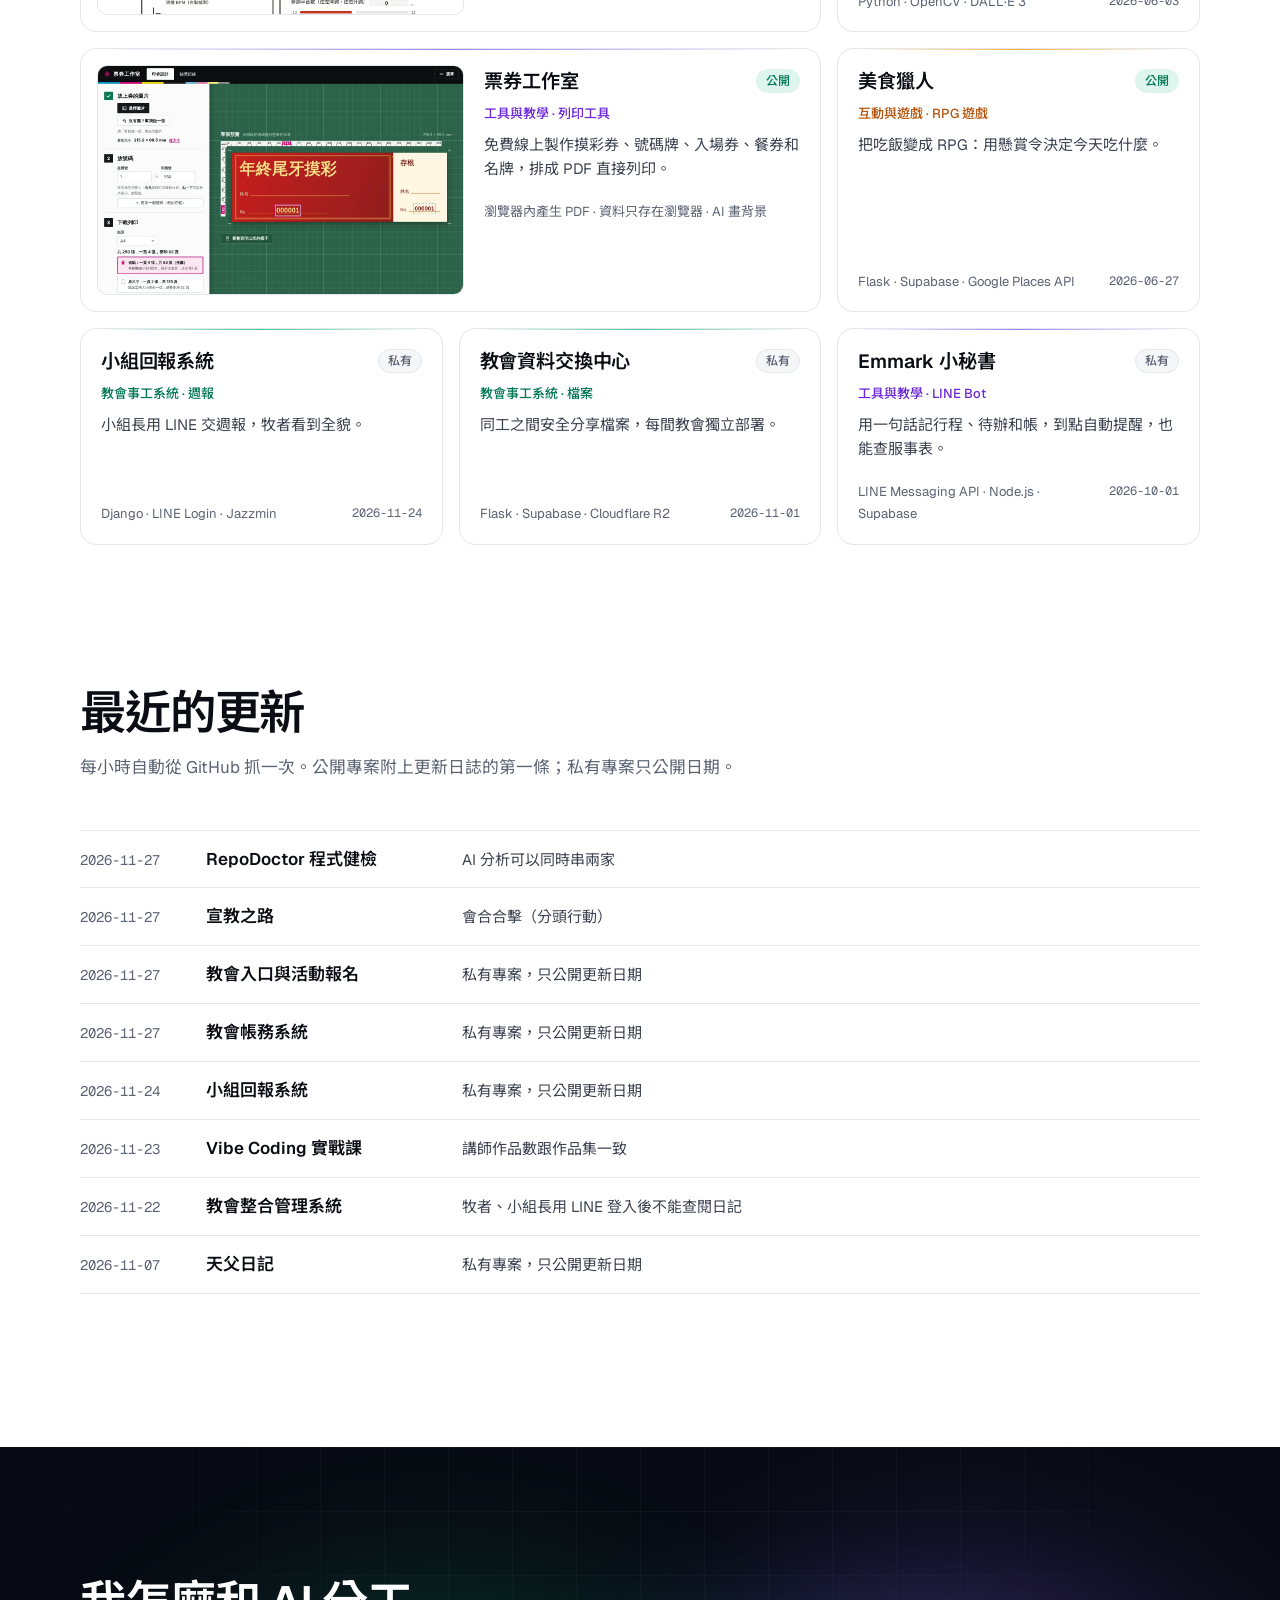
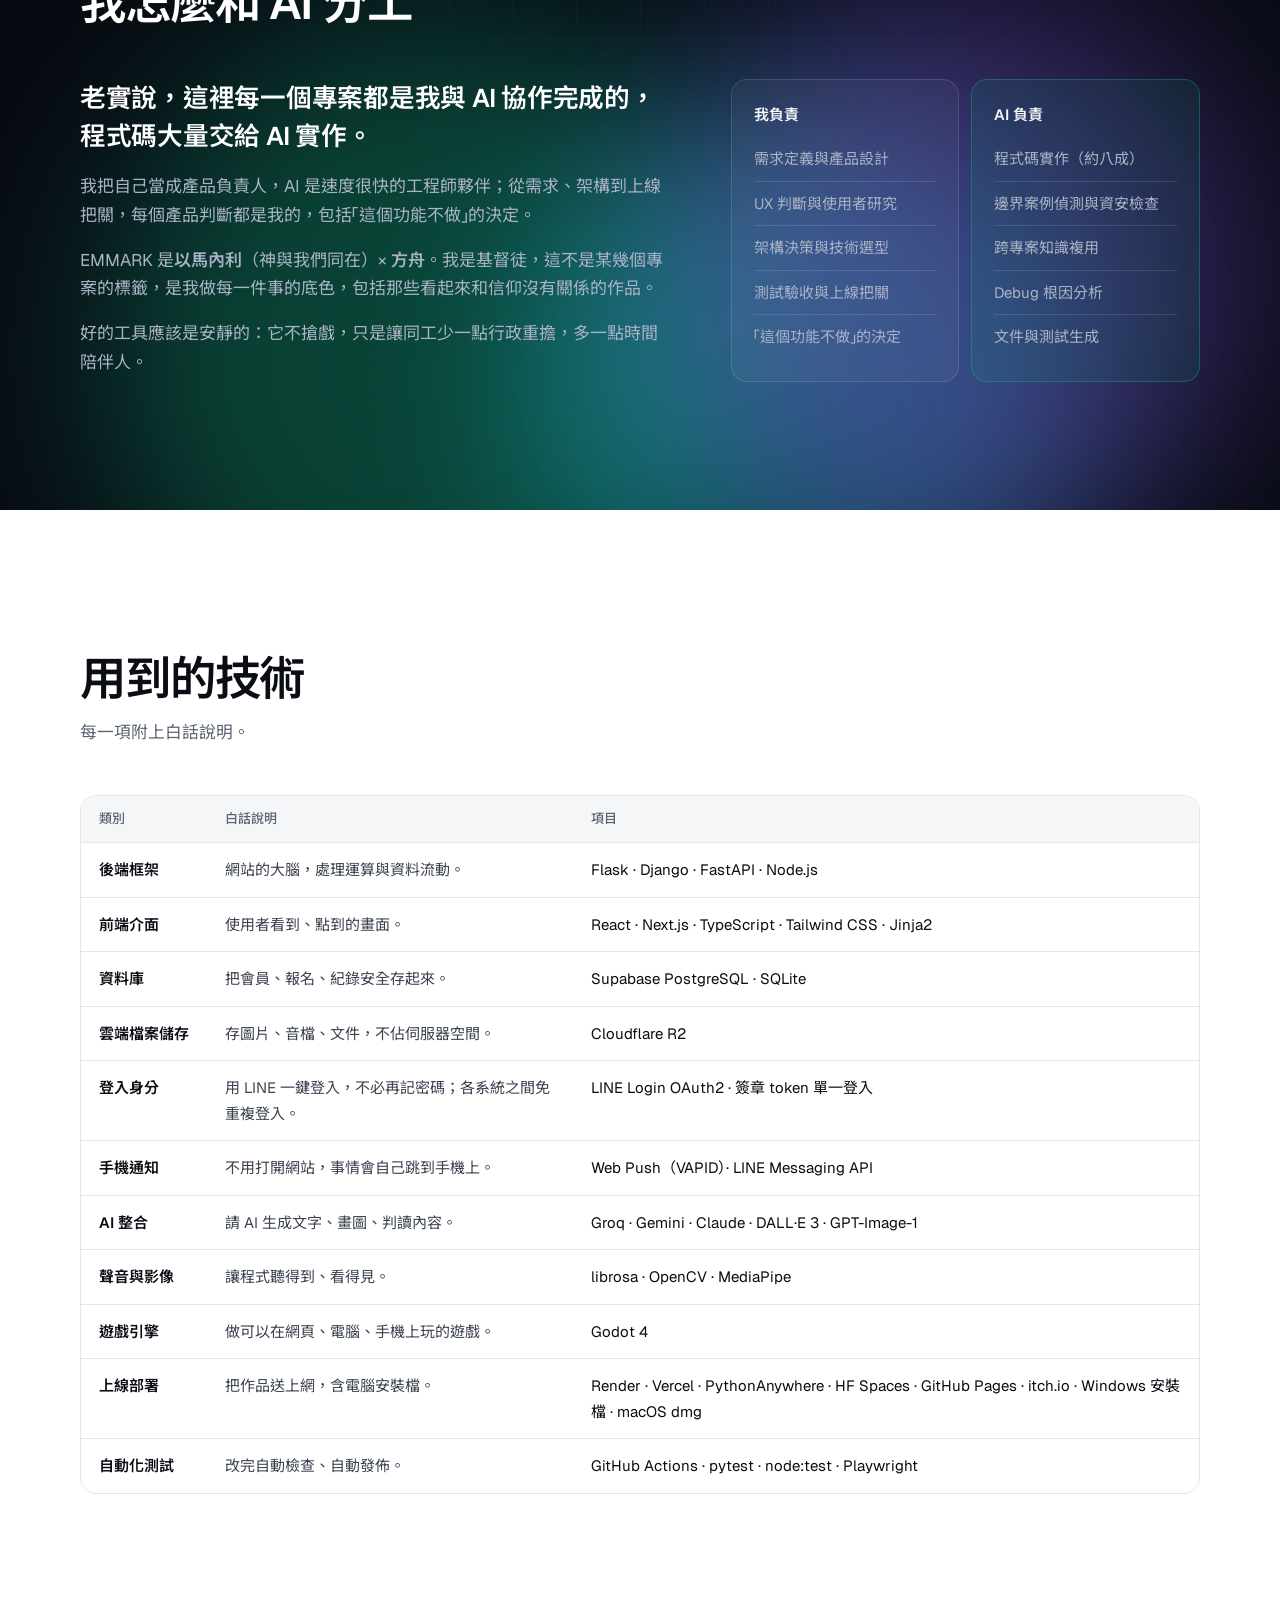
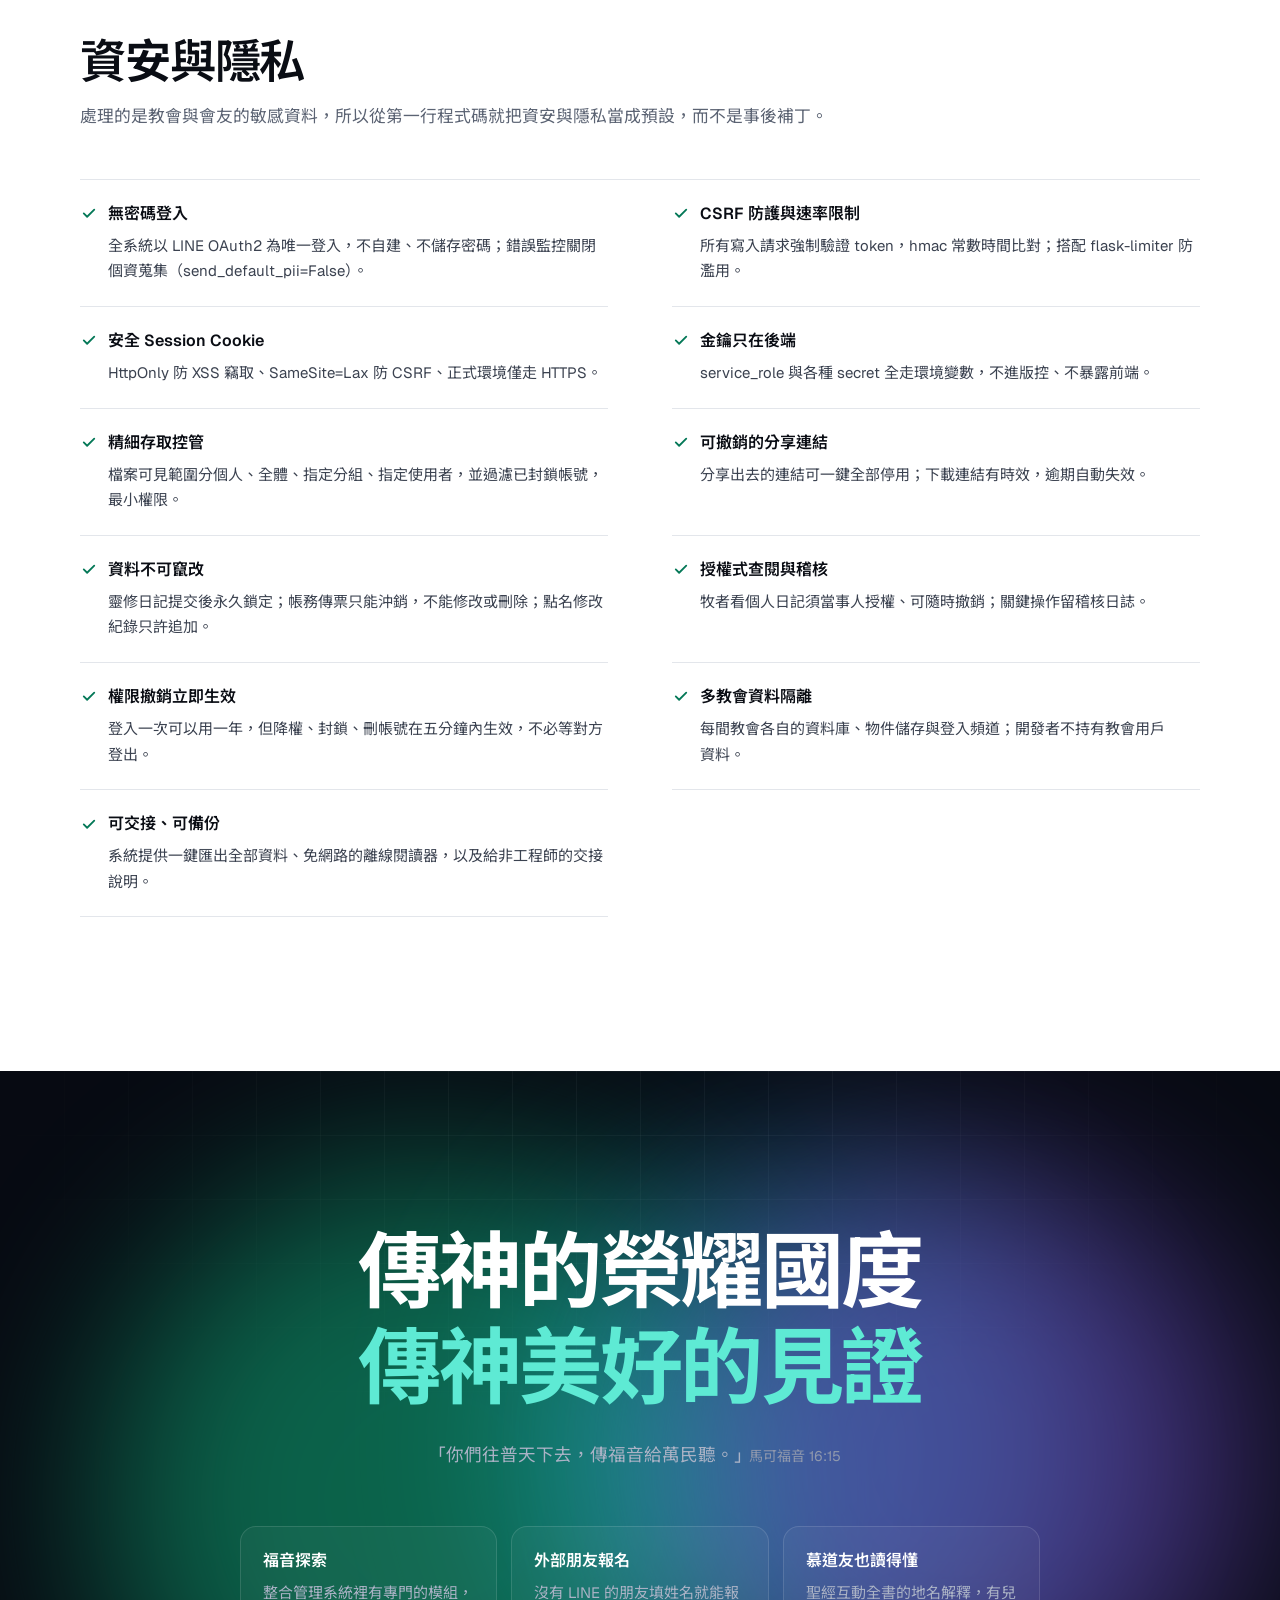
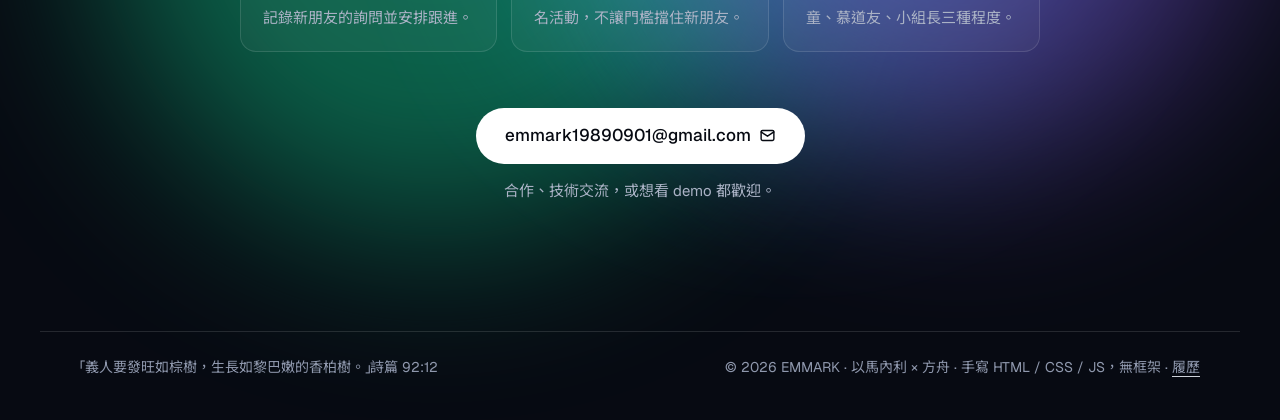
==== commit 9c0bef44: "feat: add projects ItemList JSON-LD and quotable intro line Co-Authored-By: Claude Opus 5.5 <noreply" ====
--- a/index.html
+++ b/index.html
@@ -45,11 +45,233 @@
       "url": "https://windsjp00171-star.github.io/CLAUDE-DESIGN/",
       "image": "https://windsjp00171-star.github.io/CLAUDE-DESIGN/avatar.jpg",
       "email": "mailto:emmark19890901@gmail.com",
+      "address": {"@type": "PostalAddress", "addressCountry": "TW"},
       "sameAs": ["https://github.com/windsjp00171-star", "https://emmark1989.itch.io/actsurvivors", "https://windsjp00171-star.github.io/vibe-coding-course/", "https://www.linkedin.com/in/%E6%96%B9%E8%88%9F-%E5%90%8C%E8%A1%8C-9291a8419/"],
       "knowsAbout": ["全端開發", "AI 協作開發", "教會事工系統", "Vibe Coding"]
     }
   }
   </script>
+  <!-- 由 scripts/update_live.py 從 data/projects.js 產生，別手改 --><!-- projects-ld:start -->
+<script type="application/ld+json">
+{
+ "@context": "https://schema.org",
+ "@type": "ItemList",
+ "name": "EMMARK 作品集",
+ "itemListElement": [
+  {
+   "@type": "ListItem",
+   "position": 1,
+   "item": {
+    "@type": "CreativeWork",
+    "name": "教會整合管理系統",
+    "genre": "整合平台",
+    "description": "一套 LINE 登入的教會行政系統，二十個可選模組，每間教會自己決定要開哪些、各自獨立部署。",
+    "creator": {
+     "@id": "https://windsjp00171-star.github.io/CLAUDE-DESIGN/#person"
+    },
+    "url": "https://github.com/windsjp00171-star/Church-Management-System-demo"
+   }
+  },
+  {
+   "@type": "ListItem",
+   "position": 2,
+   "item": {
+    "@type": "CreativeWork",
+    "name": "教會入口與活動報名",
+    "genre": "服務入口",
+    "description": "活動報名、門訓學程、聖經速讀、主日信息、手機推播，用 LINE 一鍵進入。",
+    "creator": {
+     "@id": "https://windsjp00171-star.github.io/CLAUDE-DESIGN/#person"
+    }
+   }
+  },
+  {
+   "@type": "ListItem",
+   "position": 3,
+   "item": {
+    "@type": "CreativeWork",
+    "name": "天父日記",
+    "genre": "靈修 App",
+    "description": "依讀經進度顯示當日經文，安靜書寫，提交後鎖定。",
+    "creator": {
+     "@id": "https://windsjp00171-star.github.io/CLAUDE-DESIGN/#person"
+    }
+   }
+  },
+  {
+   "@type": "ListItem",
+   "position": 4,
+   "item": {
+    "@type": "CreativeWork",
+    "name": "教會帳務系統",
+    "genre": "財務",
+    "description": "會計輸入傳票，報表自動產生；補上 Excel 做不到的權限、稽核與奉獻管理。",
+    "creator": {
+     "@id": "https://windsjp00171-star.github.io/CLAUDE-DESIGN/#person"
+    }
+   }
+  },
+  {
+   "@type": "ListItem",
+   "position": 5,
+   "item": {
+    "@type": "CreativeWork",
+    "name": "小組回報系統",
+    "genre": "週報",
+    "description": "小組長用 LINE 交週報，牧者看到全貌。",
+    "creator": {
+     "@id": "https://windsjp00171-star.github.io/CLAUDE-DESIGN/#person"
+    }
+   }
+  },
+  {
+   "@type": "ListItem",
+   "position": 6,
+   "item": {
+    "@type": "CreativeWork",
+    "name": "教會資料交換中心",
+    "genre": "檔案",
+    "description": "同工之間安全分享檔案，每間教會獨立部署。",
+    "creator": {
+     "@id": "https://windsjp00171-star.github.io/CLAUDE-DESIGN/#person"
+    }
+   }
+  },
+  {
+   "@type": "ListItem",
+   "position": 7,
+   "item": {
+    "@type": "CreativeWork",
+    "name": "聖經互動全書",
+    "genre": "聖經閱讀器",
+    "description": "讀經時看不懂的專名、世系，點開就懂。",
+    "creator": {
+     "@id": "https://windsjp00171-star.github.io/CLAUDE-DESIGN/#person"
+    }
+   }
+  },
+  {
+   "@type": "ListItem",
+   "position": 8,
+   "item": {
+    "@type": "CreativeWork",
+    "name": "群體共讀靈修 GROUP",
+    "genre": "共讀靈修",
+    "description": "學青小組每天讀同一段經文、留下領受、非同步看見彼此。",
+    "creator": {
+     "@id": "https://windsjp00171-star.github.io/CLAUDE-DESIGN/#person"
+    }
+   }
+  },
+  {
+   "@type": "ListItem",
+   "position": 9,
+   "item": {
+    "@type": "CreativeWork",
+    "name": "Vibe Coding 實戰課",
+    "genre": "線上課程",
+    "description": "給沒有技術背景的上班族：用 Claude Code 做出能上線的網站與工具，也學會不被 AI 詐騙。",
+    "creator": {
+     "@id": "https://windsjp00171-star.github.io/CLAUDE-DESIGN/#person"
+    }
+   }
+  },
+  {
+   "@type": "ListItem",
+   "position": 10,
+   "item": {
+    "@type": "CreativeWork",
+    "name": "PitchPal 音樂 Key 工具",
+    "genre": "音樂工具",
+    "description": "為敬拜帶領者偵測歌曲 Key 並移調。",
+    "creator": {
+     "@id": "https://windsjp00171-star.github.io/CLAUDE-DESIGN/#person"
+    }
+   }
+  },
+  {
+   "@type": "ListItem",
+   "position": 11,
+   "item": {
+    "@type": "CreativeWork",
+    "name": "票券工作室",
+    "genre": "列印工具",
+    "description": "免費線上製作摸彩券、號碼牌、入場券、餐券和名牌，排成 PDF 直接列印。",
+    "creator": {
+     "@id": "https://windsjp00171-star.github.io/CLAUDE-DESIGN/#person"
+    }
+   }
+  },
+  {
+   "@type": "ListItem",
+   "position": 12,
+   "item": {
+    "@type": "CreativeWork",
+    "name": "RepoDoctor 程式健檢",
+    "genre": "程式健檢服務",
+    "description": "給 vibe coder 的程式健檢醫生：連上 GitHub，用中文白話告訴你專案哪裡有危險，附可以直接貼給 Claude Code 的修復指令。",
+    "creator": {
+     "@id": "https://windsjp00171-star.github.io/CLAUDE-DESIGN/#person"
+    }
+   }
+  },
+  {
+   "@type": "ListItem",
+   "position": 13,
+   "item": {
+    "@type": "CreativeWork",
+    "name": "Emmark 小秘書",
+    "genre": "LINE Bot",
+    "description": "用一句話記行程、待辦和帳，到點自動提醒，也能查服事表。",
+    "creator": {
+     "@id": "https://windsjp00171-star.github.io/CLAUDE-DESIGN/#person"
+    }
+   }
+  },
+  {
+   "@type": "ListItem",
+   "position": 14,
+   "item": {
+    "@type": "CreativeWork",
+    "name": "宣教之路",
+    "genre": "像素 roguelite 遊戲",
+    "description": "使徒行傳背景的像素風生存遊戲：敵人是黑暗的勢力，人從來不是敵人。",
+    "creator": {
+     "@id": "https://windsjp00171-star.github.io/CLAUDE-DESIGN/#person"
+    },
+    "url": "https://emmark1989.itch.io/actsurvivors"
+   }
+  },
+  {
+   "@type": "ListItem",
+   "position": 15,
+   "item": {
+    "@type": "CreativeWork",
+    "name": "互動故事裝置",
+    "genre": "互動裝置",
+    "description": "教會活動用的手勢互動故事與大螢幕搶答遊戲。",
+    "creator": {
+     "@id": "https://windsjp00171-star.github.io/CLAUDE-DESIGN/#person"
+    }
+   }
+  },
+  {
+   "@type": "ListItem",
+   "position": 16,
+   "item": {
+    "@type": "CreativeWork",
+    "name": "美食獵人",
+    "genre": "RPG 遊戲",
+    "description": "把吃飯變成 RPG：用懸賞令決定今天吃什麼。",
+    "creator": {
+     "@id": "https://windsjp00171-star.github.io/CLAUDE-DESIGN/#person"
+    }
+   }
+  }
+ ]
+}
+</script>
+<!-- projects-ld:end -->
 </head>
 <body id="top">
   <a class="skip" href="#featured">跳到作品</a>
@@ -72,7 +294,7 @@
       <div class="aurora" aria-hidden="true"><i></i><i></i><i></i></div>
       <div class="wrap hero-copy">
         <h1 id="intro-h"><span class="nb">收錄<span data-count>十六</span>件作品，</span><span class="nb">十三件真正上線，</span><br class="br-wide"><span class="nb dim">多數服務教會事工。</span></h1>
-        <p class="lede">我是 EMMARK，<strong>全端 × AI 協作</strong>開發者。每個作品都寫出兩件事：專業上怎麼做，以及信仰落在哪一個判斷裡。</p>
+        <p class="lede">我是 EMMARK，台灣的<strong>全端 × AI 協作</strong>開發者，專做教會事工系統：LINE 登入的教會整合管理、活動報名、靈修日記與帳務。每個作品都寫出兩件事：專業上怎麼做，以及信仰落在哪一個判斷裡。</p>
         <div class="intro-actions">
           <a class="btn btn-light" href="mailto:emmark19890901@gmail.com">寫信給我<svg class="ico" viewBox="0 0 24 24" aria-hidden="true"><rect x="3" y="5" width="18" height="14" rx="2"/><path d="M3 7l9 6 9-6"/></svg></a>
           <a class="btn btn-glass" href="https://github.com/windsjp00171-star" target="_blank" rel="noopener">GitHub<svg class="ico" viewBox="0 0 24 24" aria-hidden="true"><path d="M7 17L17 7M9 7h8v8"/></svg></a>
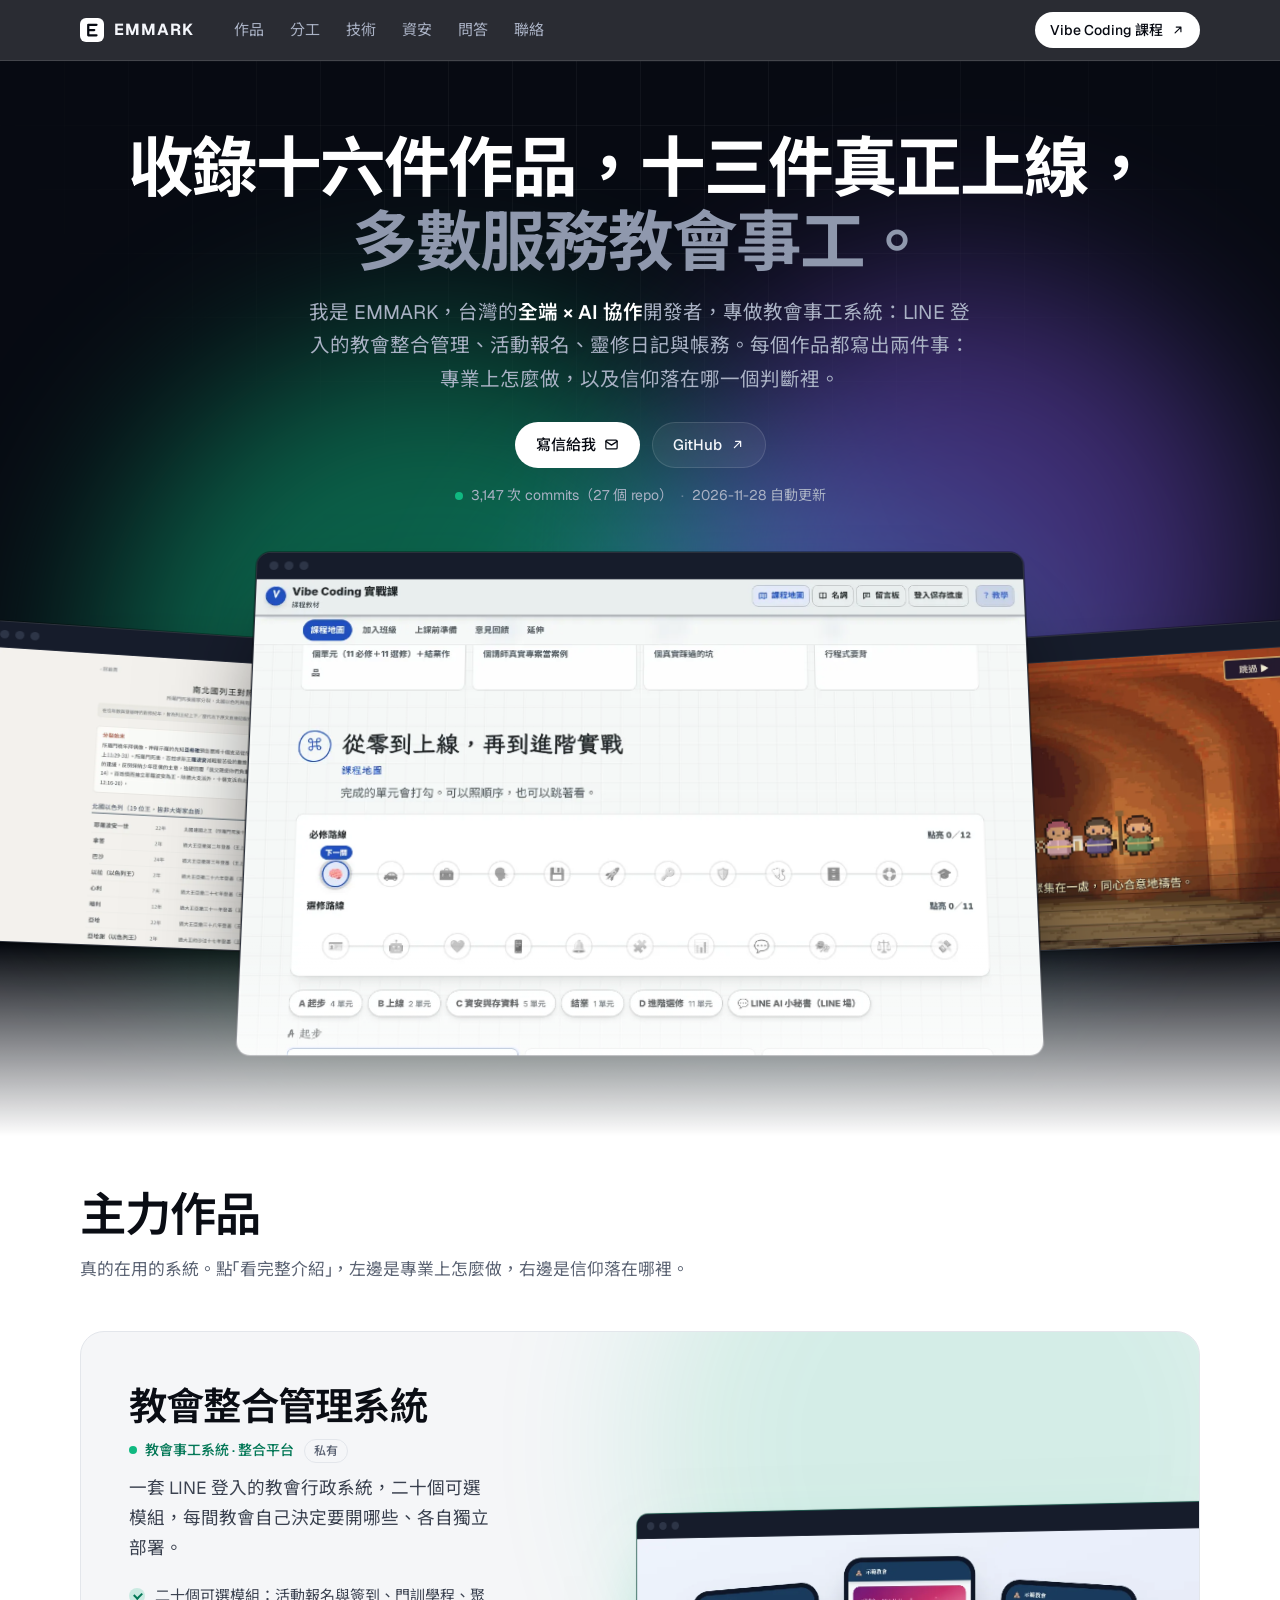
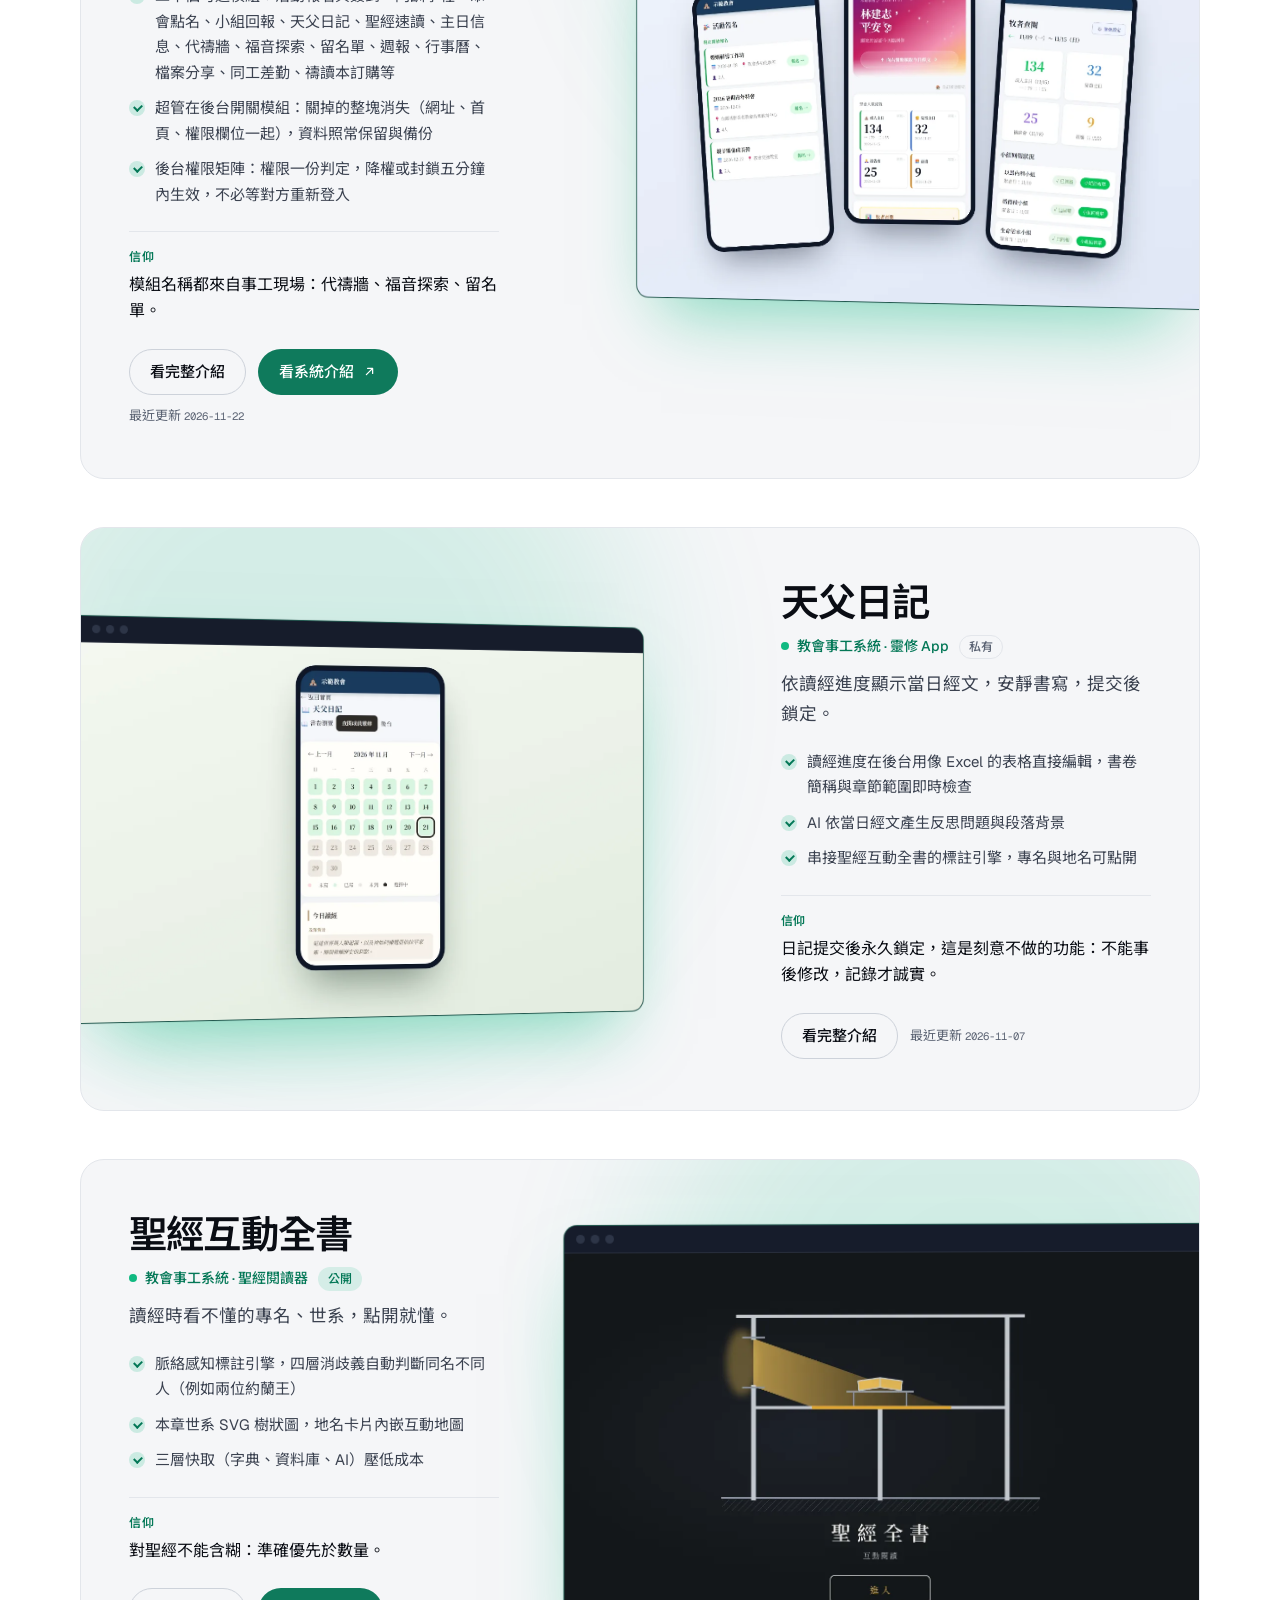
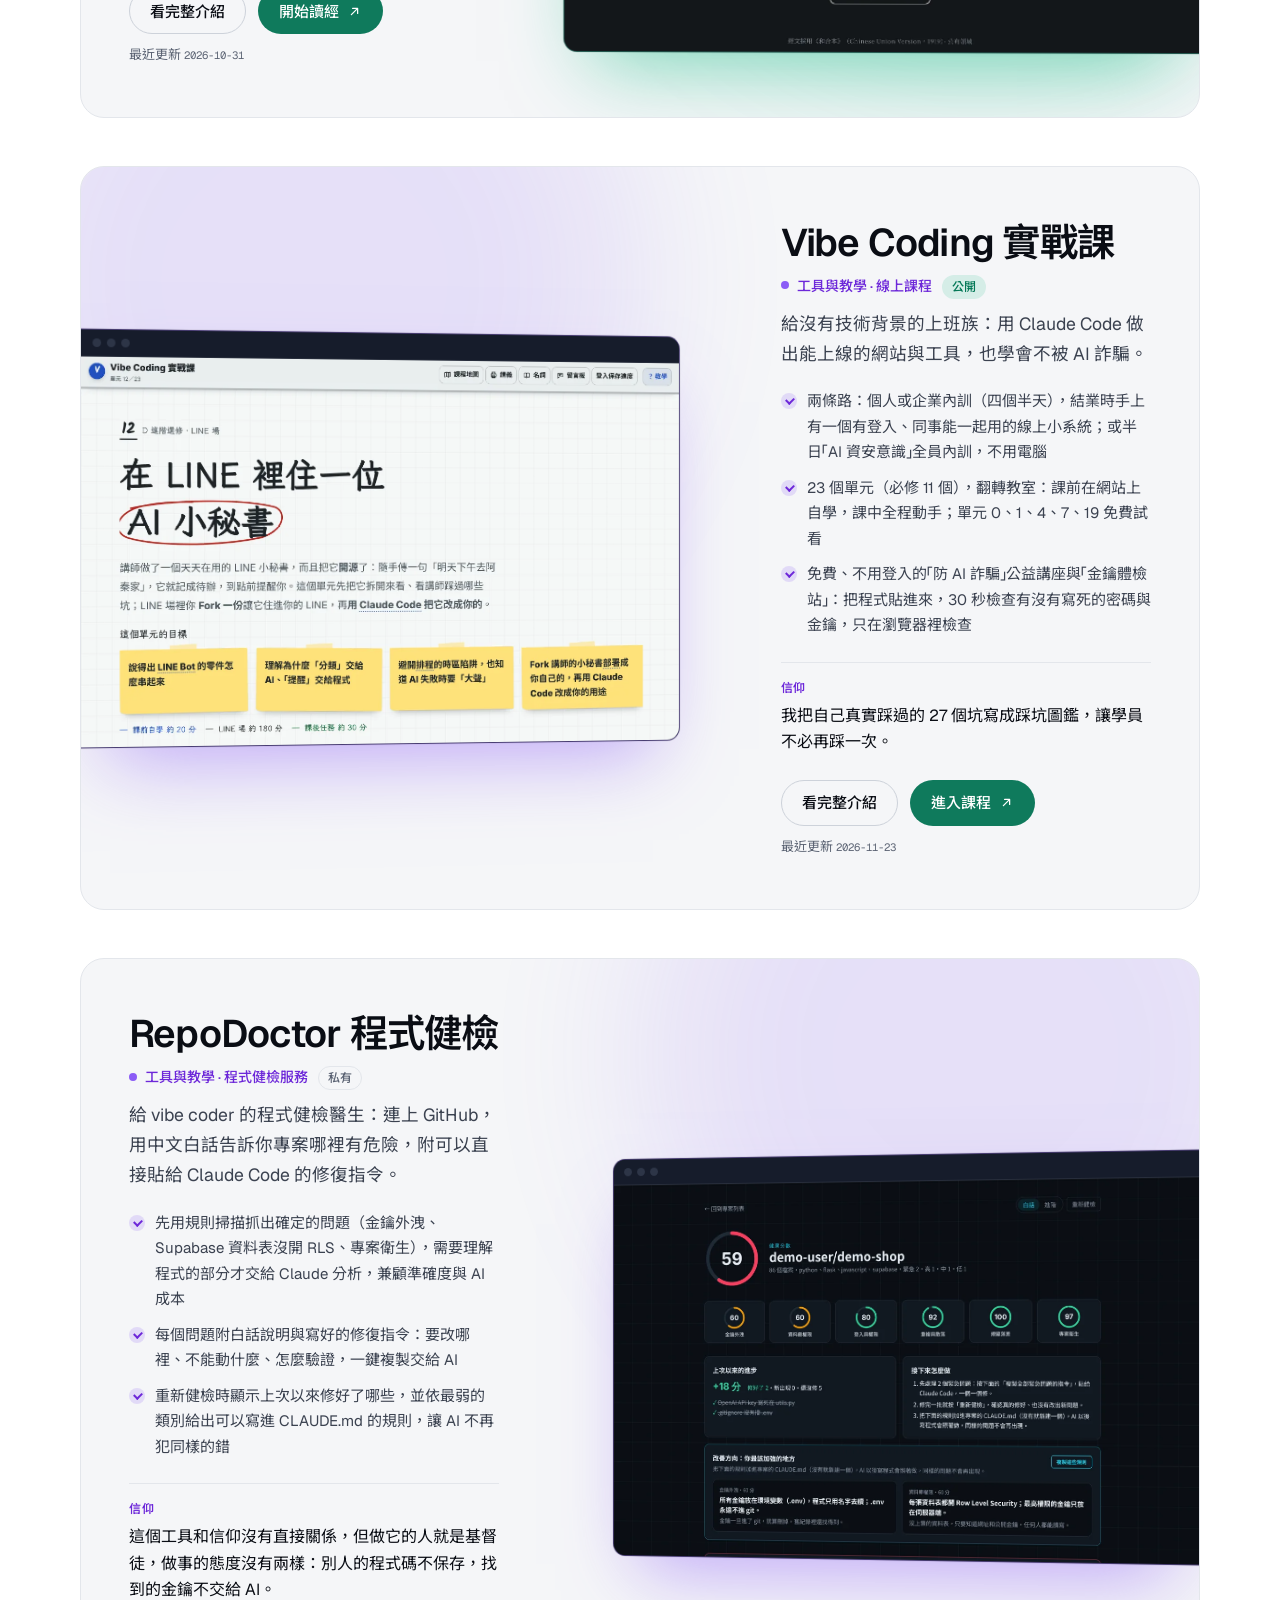
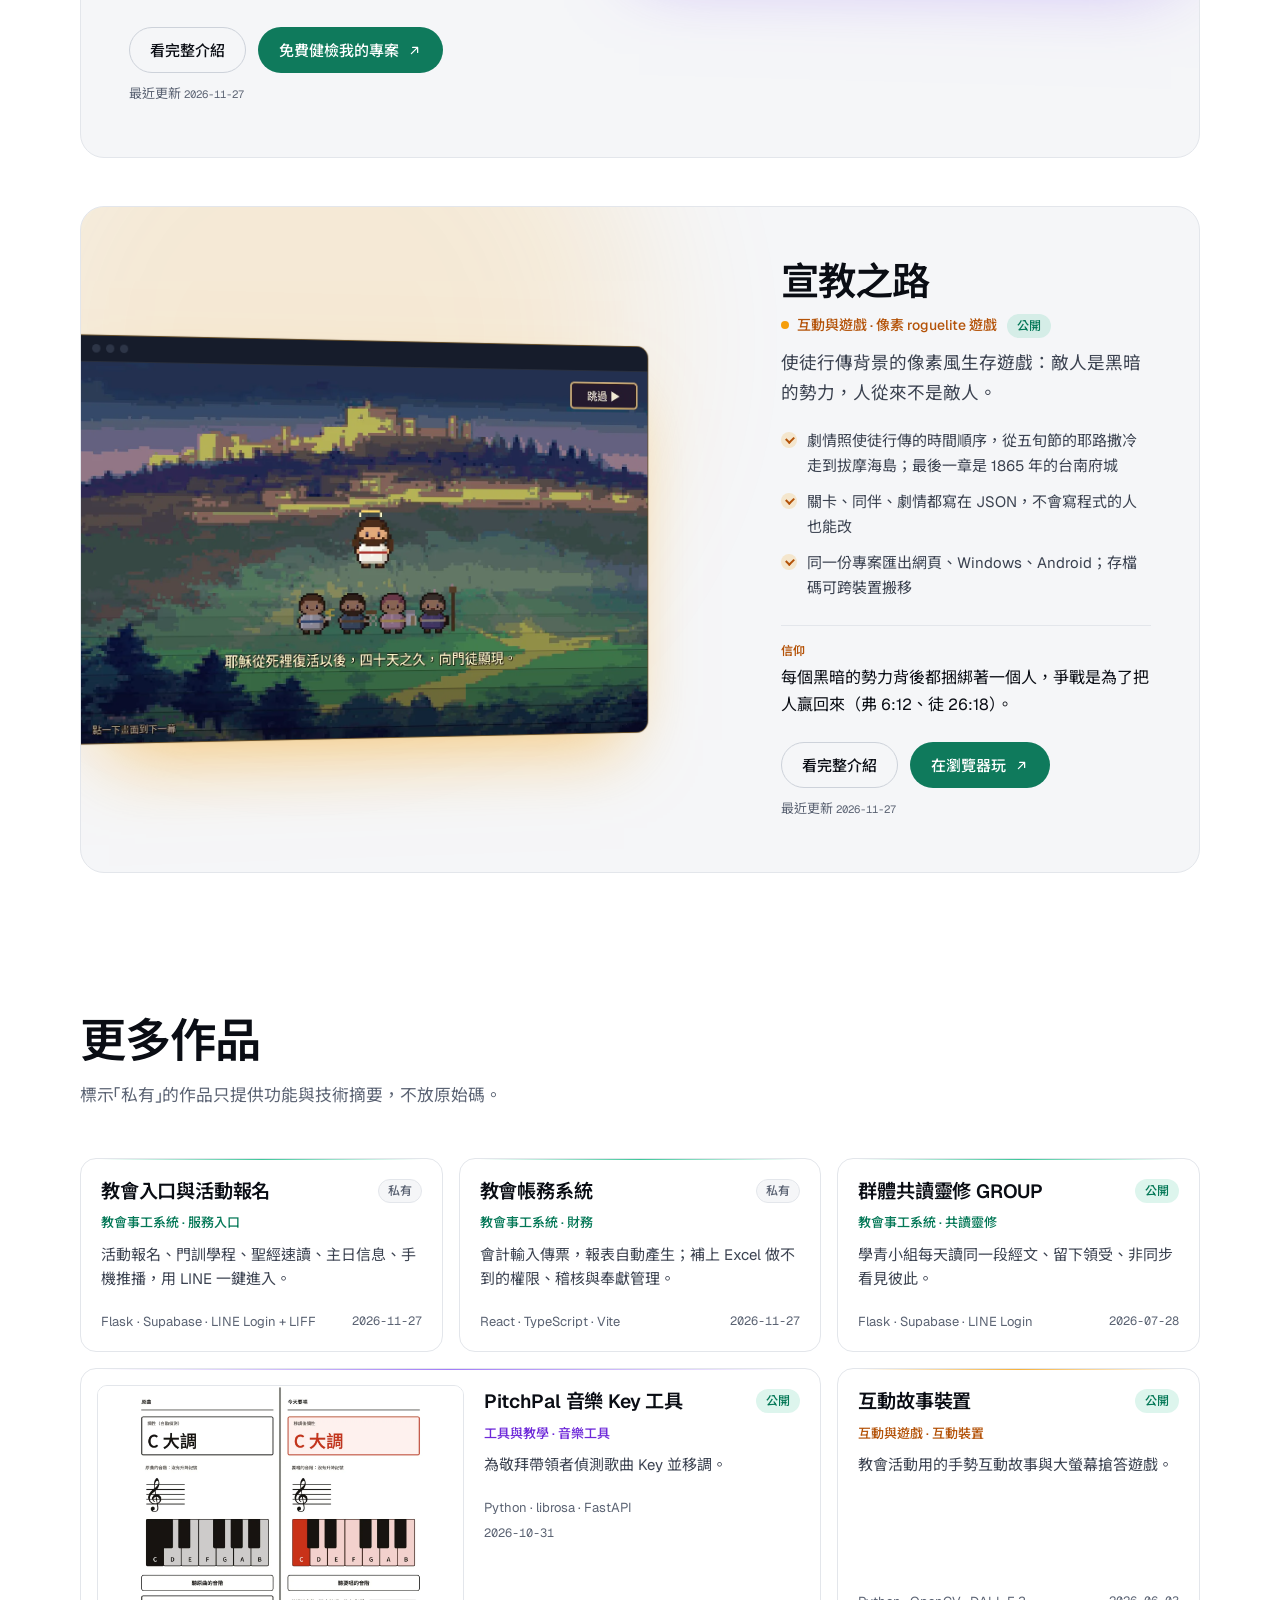
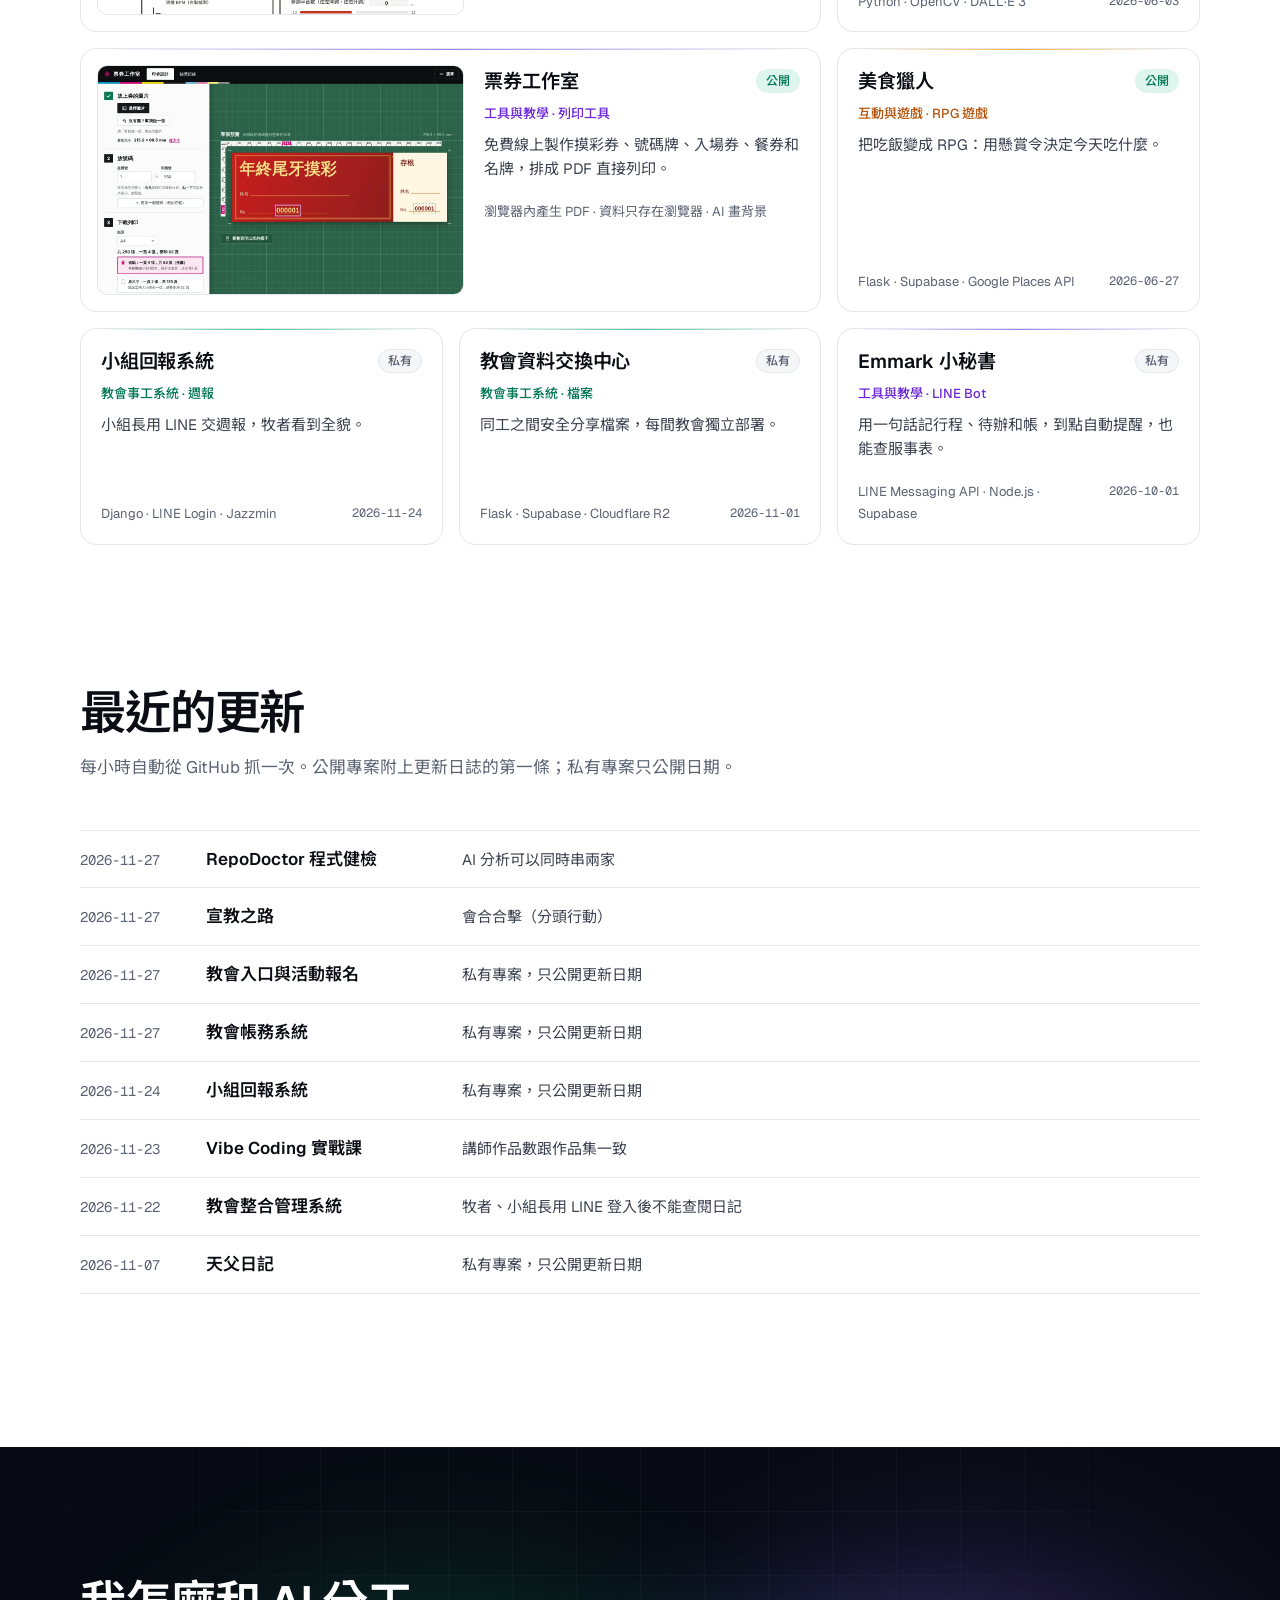
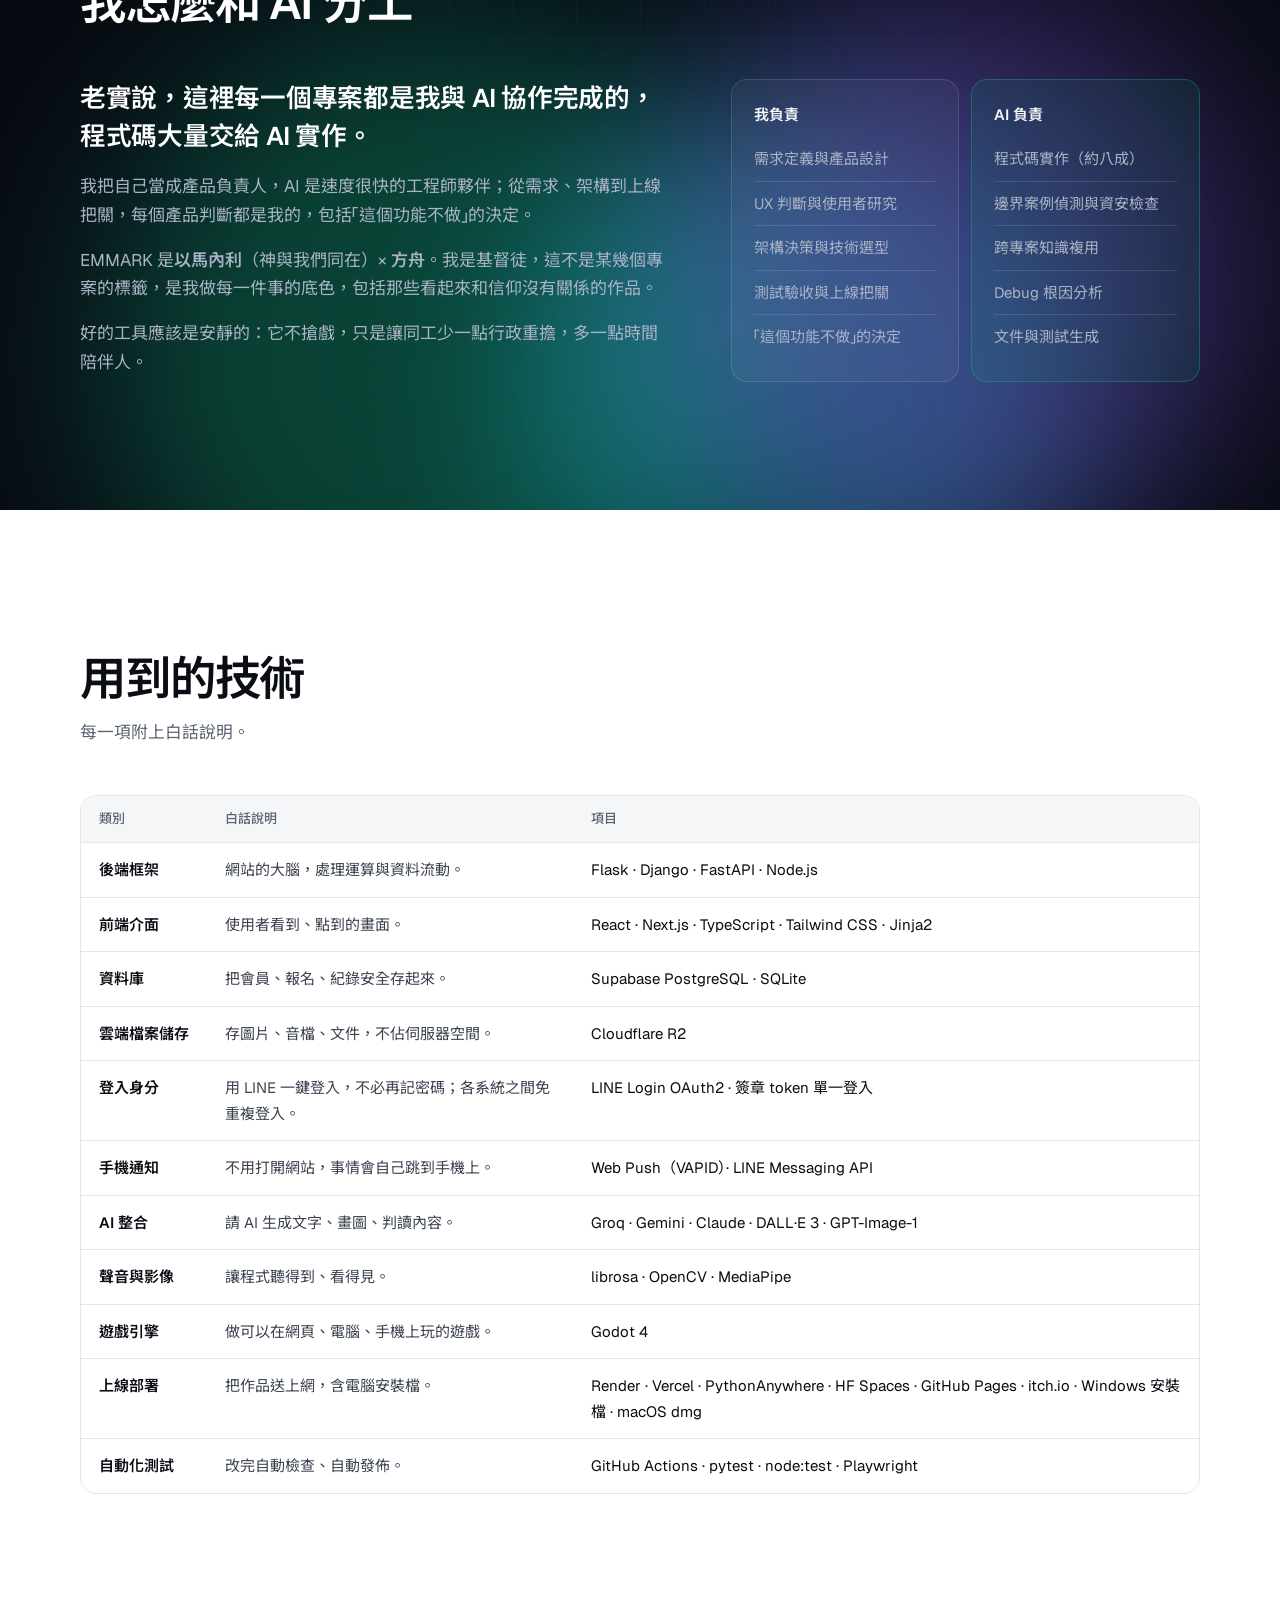
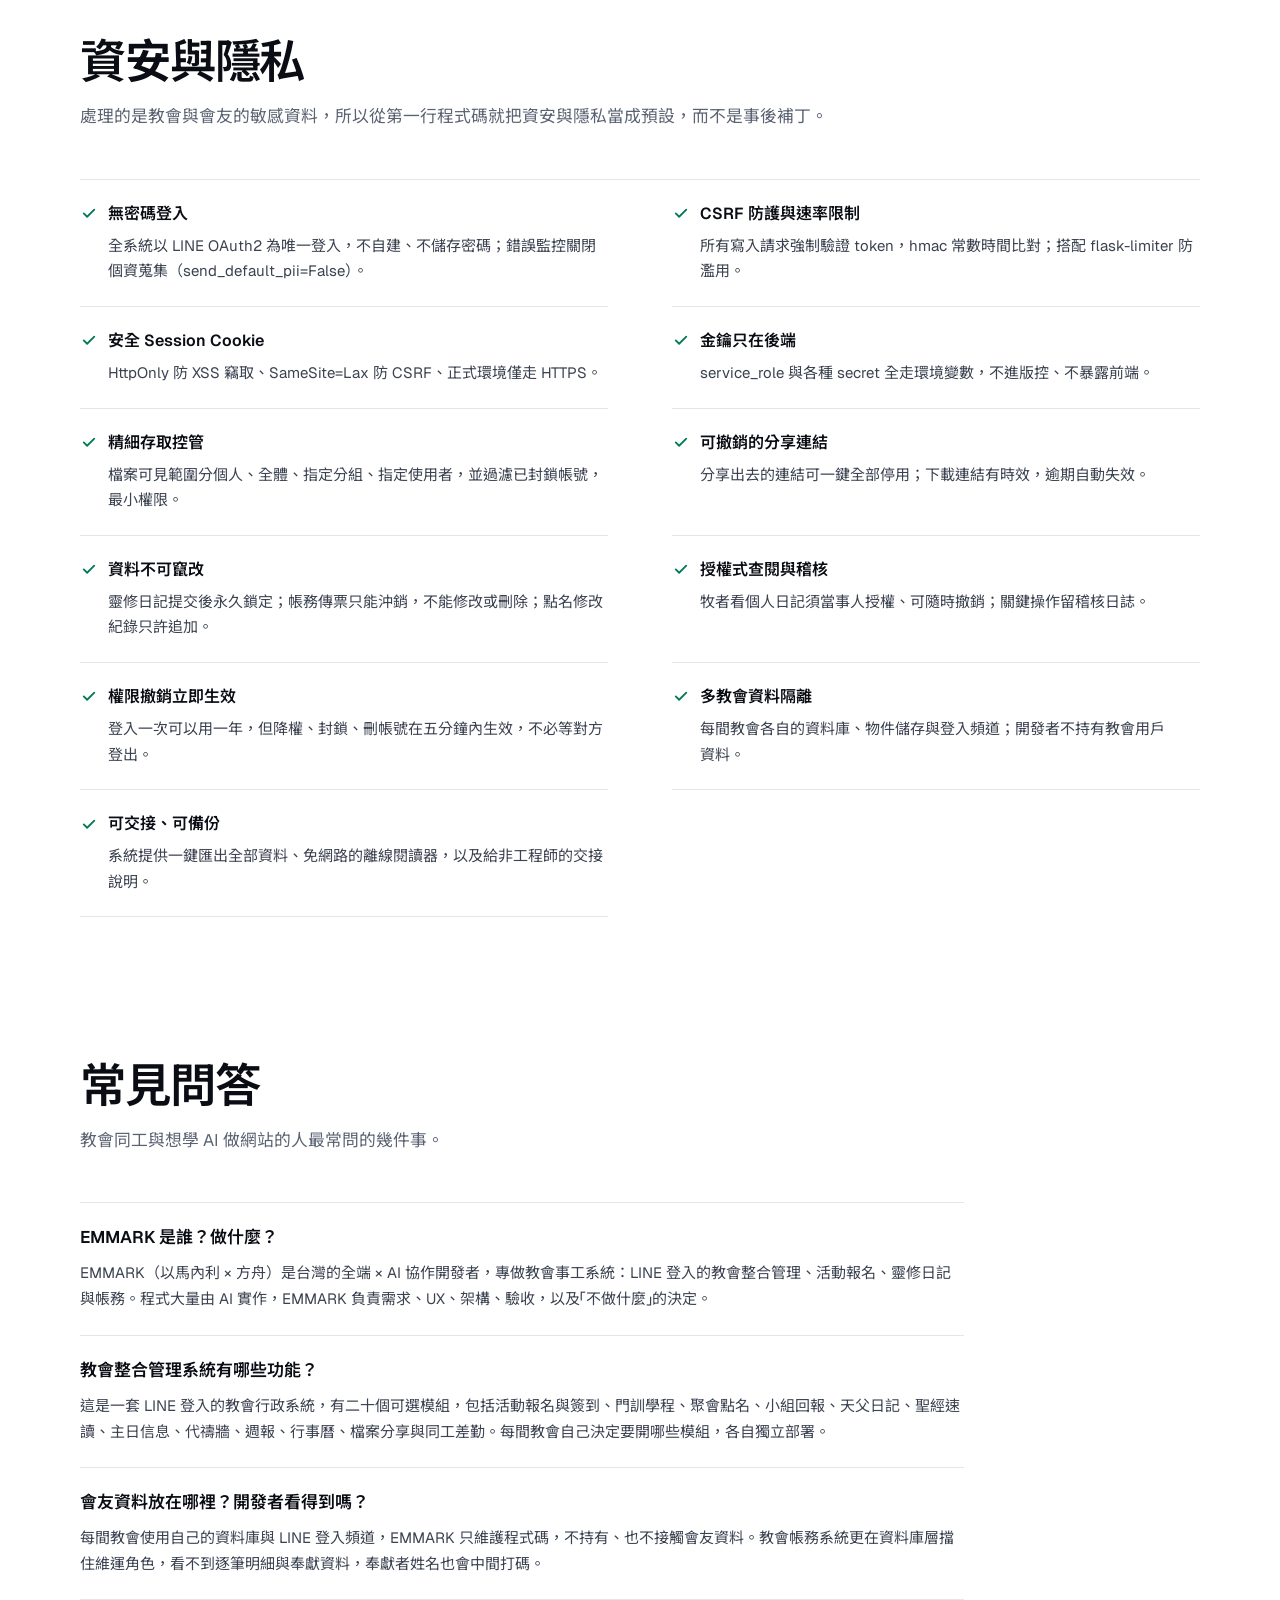
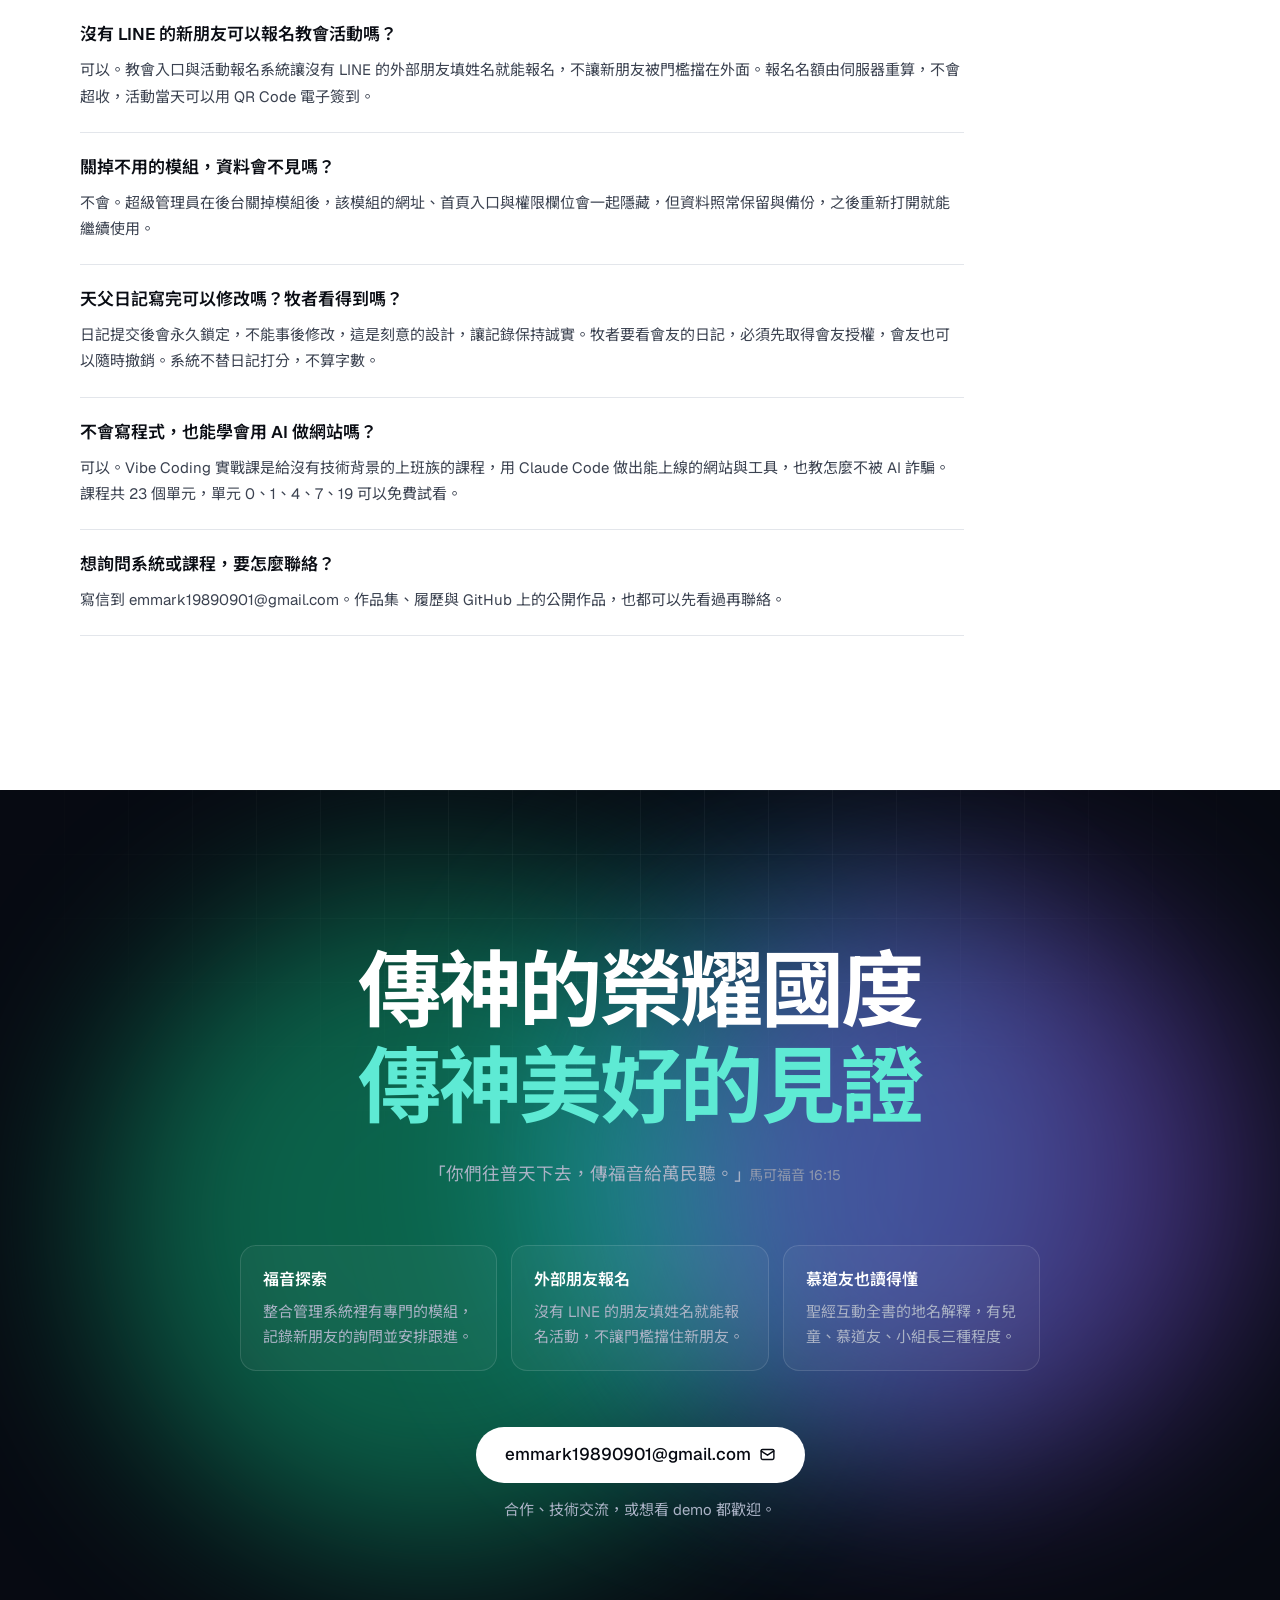
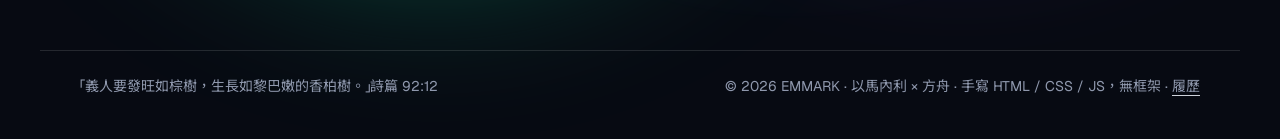
==== commit fd2037e6: "feat: add FAQ section with FAQPage JSON-LD generated from data/faq.json Co-Authored-By: Claude Opus " ====
--- a/index.html
+++ b/index.html
@@ -272,6 +272,80 @@
 }
 </script>
 <!-- projects-ld:end -->
+  <!-- 由 scripts/update_live.py 從 data/faq.json 產生，別手改 --><!-- faq-ld:start -->
+<script type="application/ld+json">
+{
+ "@context": "https://schema.org",
+ "@type": "FAQPage",
+ "mainEntity": [
+  {
+   "@type": "Question",
+   "name": "EMMARK 是誰？做什麼？",
+   "acceptedAnswer": {
+    "@type": "Answer",
+    "text": "EMMARK（以馬內利 × 方舟）是台灣的全端 × AI 協作開發者，專做教會事工系統：LINE 登入的教會整合管理、活動報名、靈修日記與帳務。程式大量由 AI 實作，EMMARK 負責需求、UX、架構、驗收，以及「不做什麼」的決定。"
+   }
+  },
+  {
+   "@type": "Question",
+   "name": "教會整合管理系統有哪些功能？",
+   "acceptedAnswer": {
+    "@type": "Answer",
+    "text": "這是一套 LINE 登入的教會行政系統，有二十個可選模組，包括活動報名與簽到、門訓學程、聚會點名、小組回報、天父日記、聖經速讀、主日信息、代禱牆、週報、行事曆、檔案分享與同工差勤。每間教會自己決定要開哪些模組，各自獨立部署。"
+   }
+  },
+  {
+   "@type": "Question",
+   "name": "會友資料放在哪裡？開發者看得到嗎？",
+   "acceptedAnswer": {
+    "@type": "Answer",
+    "text": "每間教會使用自己的資料庫與 LINE 登入頻道，EMMARK 只維護程式碼，不持有、也不接觸會友資料。教會帳務系統更在資料庫層擋住維運角色，看不到逐筆明細與奉獻資料，奉獻者姓名也會中間打碼。"
+   }
+  },
+  {
+   "@type": "Question",
+   "name": "沒有 LINE 的新朋友可以報名教會活動嗎？",
+   "acceptedAnswer": {
+    "@type": "Answer",
+    "text": "可以。教會入口與活動報名系統讓沒有 LINE 的外部朋友填姓名就能報名，不讓新朋友被門檻擋在外面。報名名額由伺服器重算，不會超收，活動當天可以用 QR Code 電子簽到。"
+   }
+  },
+  {
+   "@type": "Question",
+   "name": "關掉不用的模組，資料會不見嗎？",
+   "acceptedAnswer": {
+    "@type": "Answer",
+    "text": "不會。超級管理員在後台關掉模組後，該模組的網址、首頁入口與權限欄位會一起隱藏，但資料照常保留與備份，之後重新打開就能繼續使用。"
+   }
+  },
+  {
+   "@type": "Question",
+   "name": "天父日記寫完可以修改嗎？牧者看得到嗎？",
+   "acceptedAnswer": {
+    "@type": "Answer",
+    "text": "日記提交後會永久鎖定，不能事後修改，這是刻意的設計，讓記錄保持誠實。牧者要看會友的日記，必須先取得會友授權，會友也可以隨時撤銷。系統不替日記打分，不算字數。"
+   }
+  },
+  {
+   "@type": "Question",
+   "name": "不會寫程式，也能學會用 AI 做網站嗎？",
+   "acceptedAnswer": {
+    "@type": "Answer",
+    "text": "可以。Vibe Coding 實戰課是給沒有技術背景的上班族的課程，用 Claude Code 做出能上線的網站與工具，也教怎麼不被 AI 詐騙。課程共 23 個單元，單元 0、1、4、7、19 可以免費試看。"
+   }
+  },
+  {
+   "@type": "Question",
+   "name": "想詢問系統或課程，要怎麼聯絡？",
+   "acceptedAnswer": {
+    "@type": "Answer",
+    "text": "寫信到 emmark19890901@gmail.com。作品集、履歷與 GitHub 上的公開作品，也都可以先看過再聯絡。"
+   }
+  }
+ ]
+}
+</script>
+<!-- faq-ld:end -->
 </head>
 <body id="top">
   <a class="skip" href="#featured">跳到作品</a>
@@ -283,6 +357,7 @@
         <a href="#how">分工</a>
         <a href="#stack">技術</a>
         <a href="#security">資安</a>
+        <a href="#faq">問答</a>
         <a href="#contact">聯絡</a>
       </nav>
       <a class="btn btn-sm btn-light" href="https://windsjp00171-star.github.io/vibe-coding-course/" target="_blank" rel="noopener">Vibe Coding 課程<svg class="ico" viewBox="0 0 24 24" aria-hidden="true"><path d="M7 17L17 7M9 7h8v8"/></svg></a>
@@ -448,6 +523,24 @@
       <ul class="sec-grid" id="sec-root"></ul>
     </section>
 
+    <section id="faq" class="wrap" aria-labelledby="faq-h">
+      <div class="sec-head">
+        <h2 id="faq-h">常見問答</h2>
+        <p class="muted">教會同工與想學 AI 做網站的人最常問的幾件事。</p>
+      </div>
+      <!-- 由 scripts/update_live.py 從 data/faq.json 產生，別手改 -->
+      <dl class="faq"><!-- faq:start -->
+<div class="faq-item"><dt>EMMARK 是誰？做什麼？</dt><dd>EMMARK（以馬內利 × 方舟）是台灣的全端 × AI 協作開發者，專做教會事工系統：LINE 登入的教會整合管理、活動報名、靈修日記與帳務。程式大量由 AI 實作，EMMARK 負責需求、UX、架構、驗收，以及「不做什麼」的決定。</dd></div>
+<div class="faq-item"><dt>教會整合管理系統有哪些功能？</dt><dd>這是一套 LINE 登入的教會行政系統，有二十個可選模組，包括活動報名與簽到、門訓學程、聚會點名、小組回報、天父日記、聖經速讀、主日信息、代禱牆、週報、行事曆、檔案分享與同工差勤。每間教會自己決定要開哪些模組，各自獨立部署。</dd></div>
+<div class="faq-item"><dt>會友資料放在哪裡？開發者看得到嗎？</dt><dd>每間教會使用自己的資料庫與 LINE 登入頻道，EMMARK 只維護程式碼，不持有、也不接觸會友資料。教會帳務系統更在資料庫層擋住維運角色，看不到逐筆明細與奉獻資料，奉獻者姓名也會中間打碼。</dd></div>
+<div class="faq-item"><dt>沒有 LINE 的新朋友可以報名教會活動嗎？</dt><dd>可以。教會入口與活動報名系統讓沒有 LINE 的外部朋友填姓名就能報名，不讓新朋友被門檻擋在外面。報名名額由伺服器重算，不會超收，活動當天可以用 QR Code 電子簽到。</dd></div>
+<div class="faq-item"><dt>關掉不用的模組，資料會不見嗎？</dt><dd>不會。超級管理員在後台關掉模組後，該模組的網址、首頁入口與權限欄位會一起隱藏，但資料照常保留與備份，之後重新打開就能繼續使用。</dd></div>
+<div class="faq-item"><dt>天父日記寫完可以修改嗎？牧者看得到嗎？</dt><dd>日記提交後會永久鎖定，不能事後修改，這是刻意的設計，讓記錄保持誠實。牧者要看會友的日記，必須先取得會友授權，會友也可以隨時撤銷。系統不替日記打分，不算字數。</dd></div>
+<div class="faq-item"><dt>不會寫程式，也能學會用 AI 做網站嗎？</dt><dd>可以。Vibe Coding 實戰課是給沒有技術背景的上班族的課程，用 Claude Code 做出能上線的網站與工具，也教怎麼不被 AI 詐騙。課程共 23 個單元，單元 0、1、4、7、19 可以免費試看。</dd></div>
+<div class="faq-item"><dt>想詢問系統或課程，要怎麼聯絡？</dt><dd>寫信到 emmark19890901@gmail.com。作品集、履歷與 GitHub 上的公開作品，也都可以先看過再聯絡。</dd></div>
+<!-- faq:end --></dl>
+    </section>
+
     <section id="contact" class="stage end-stage" aria-labelledby="end-h">
       <div class="aurora" aria-hidden="true"><i></i><i></i><i></i></div>
       <div class="wrap end">
--- a/css/style.css
+++ b/css/style.css
@@ -282,6 +282,10 @@
 .sec-grid b { display: flex; align-items: center; gap: 10px; font-size: 16px; color: var(--ink); }
 .sec-grid b .ico { width: 18px; height: 18px; color: var(--t-ministry); stroke-width: 2.4; }
 .sec-grid span { display: block; margin-top: 6px; padding-left: 28px; font-size: 15px; color: var(--ink-2); text-wrap: pretty; }
+.faq { max-width: 52em; border-top: 1px solid var(--line); }
+.faq-item { padding: 20px 0 22px; border-bottom: 1px solid var(--line); }
+.faq dt { font-size: 17px; font-weight: 600; color: var(--ink); }
+.faq dd { margin: 8px 0 0; font-size: 15px; line-height: 1.75; color: var(--ink-2); text-wrap: pretty; }
 
 /* 分工 on a stage band */
 .band { margin-top: clamp(96px, 12vw, 160px); padding-block: clamp(80px, 10vw, 136px); }
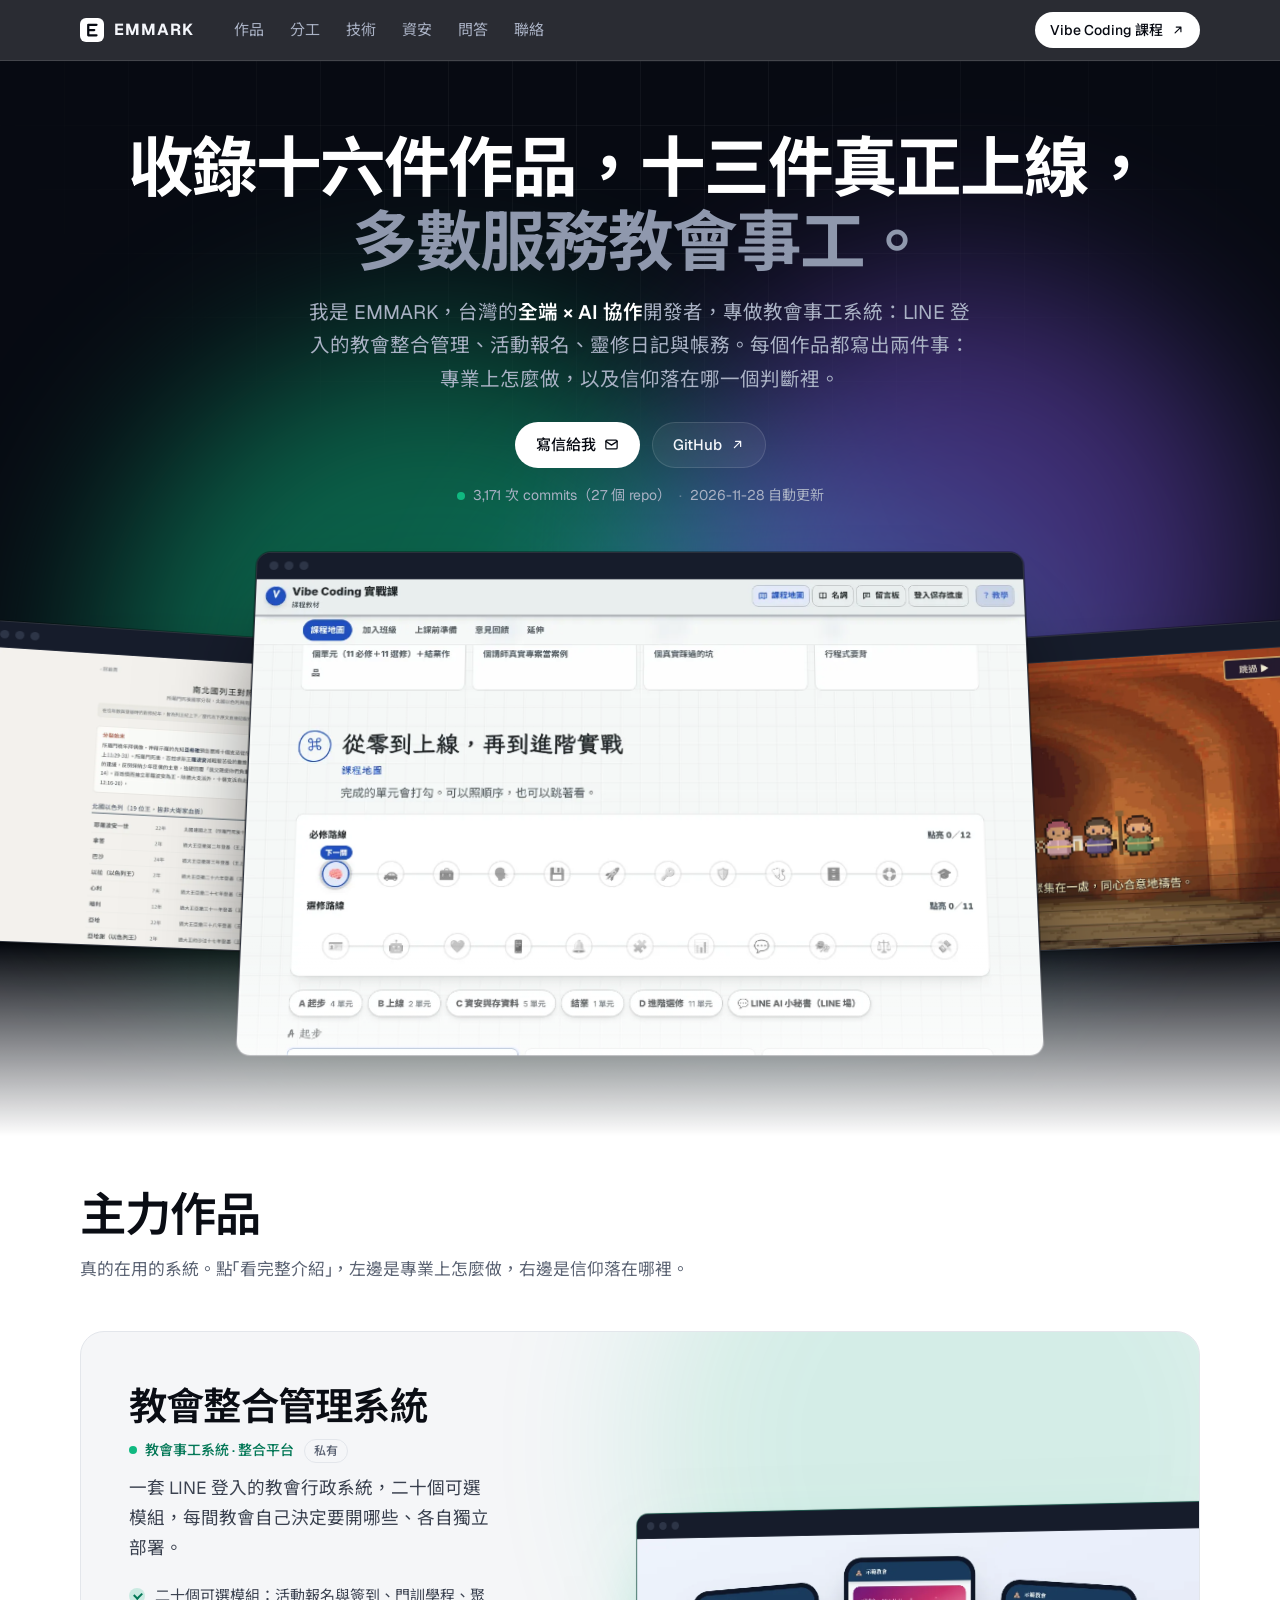
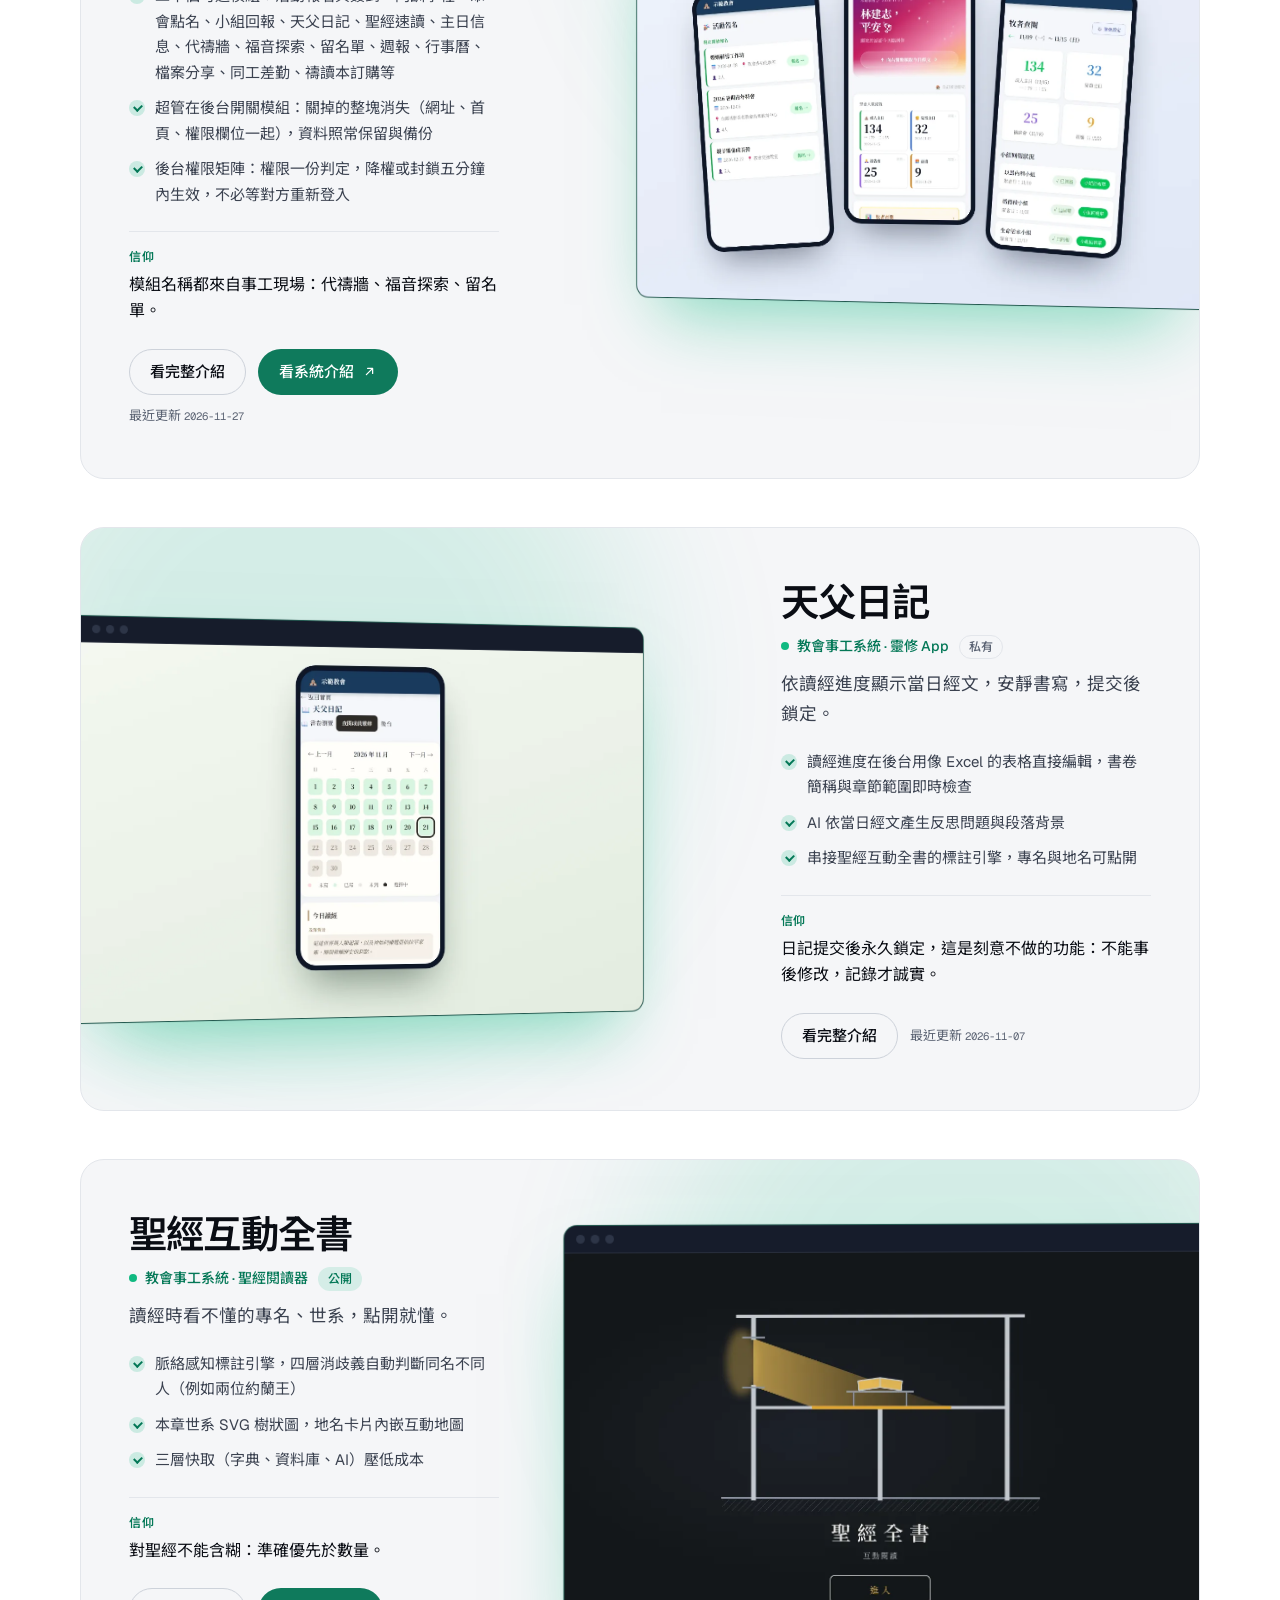
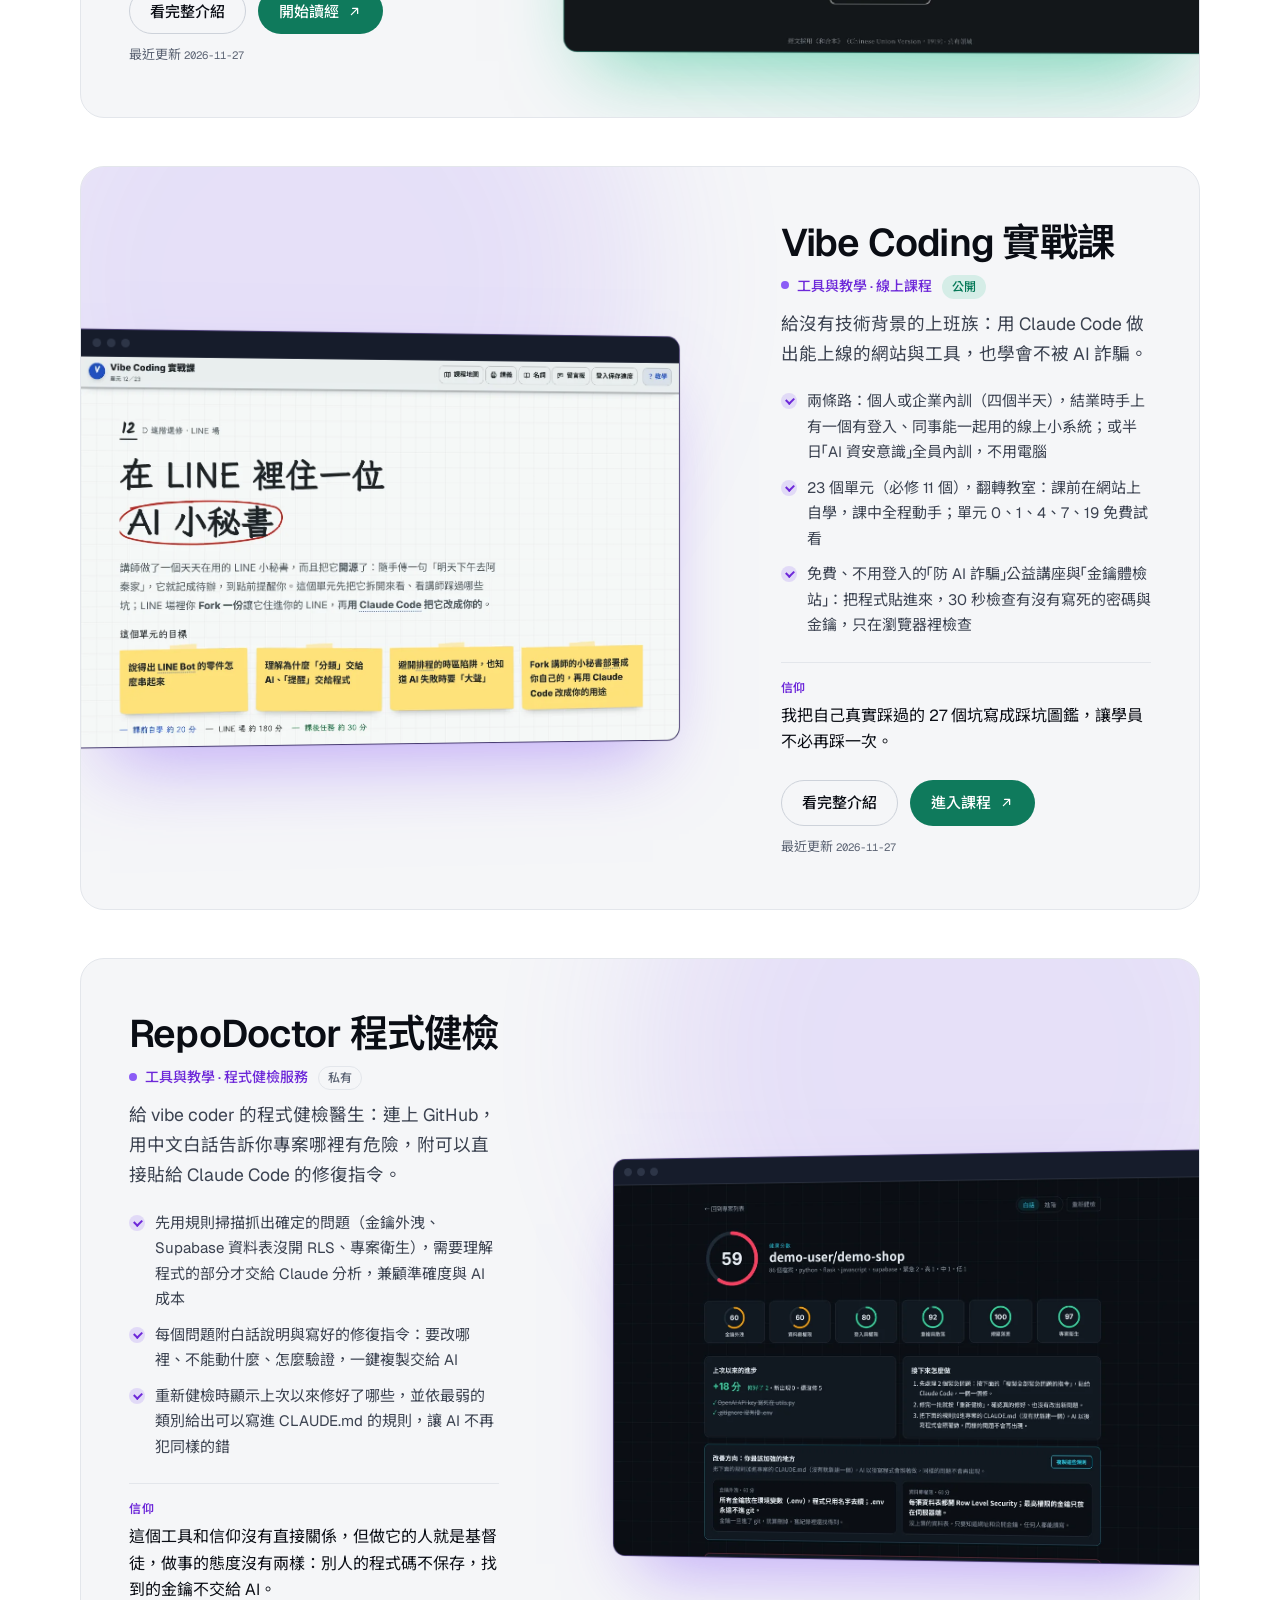
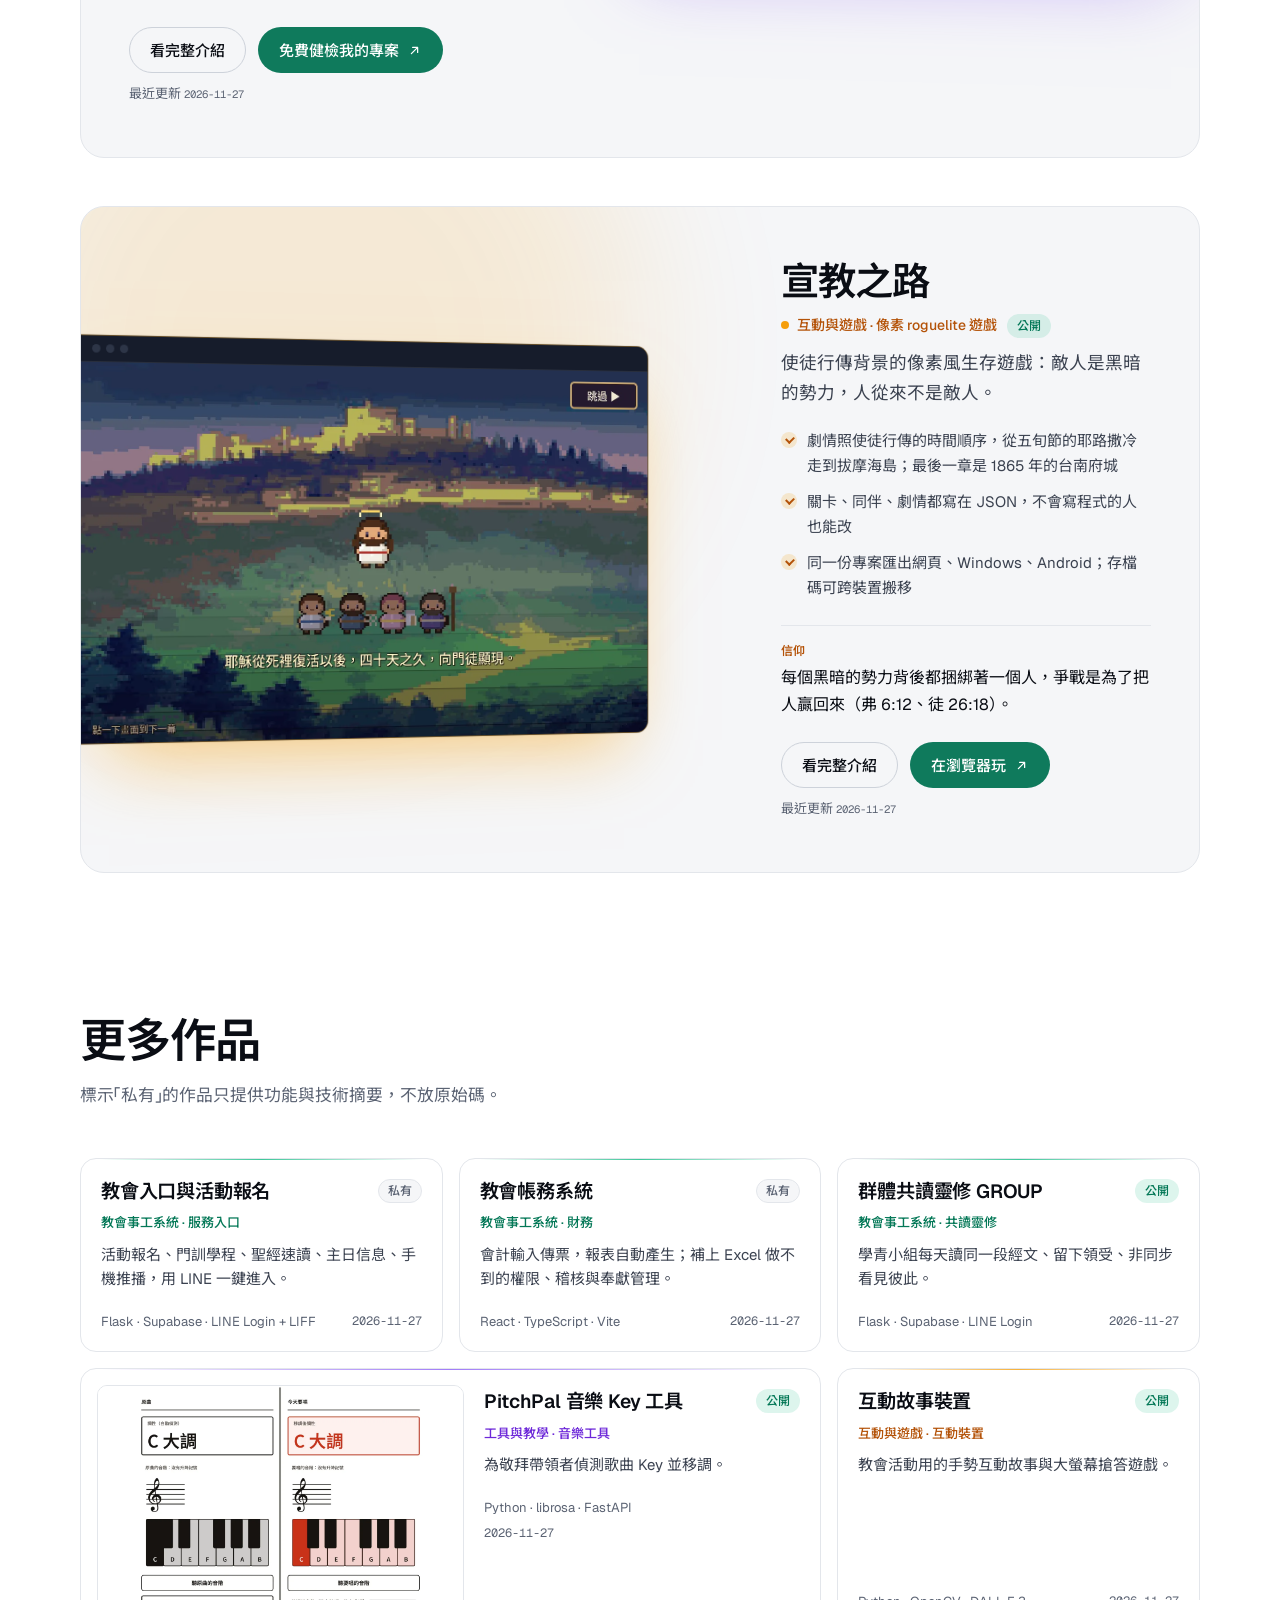
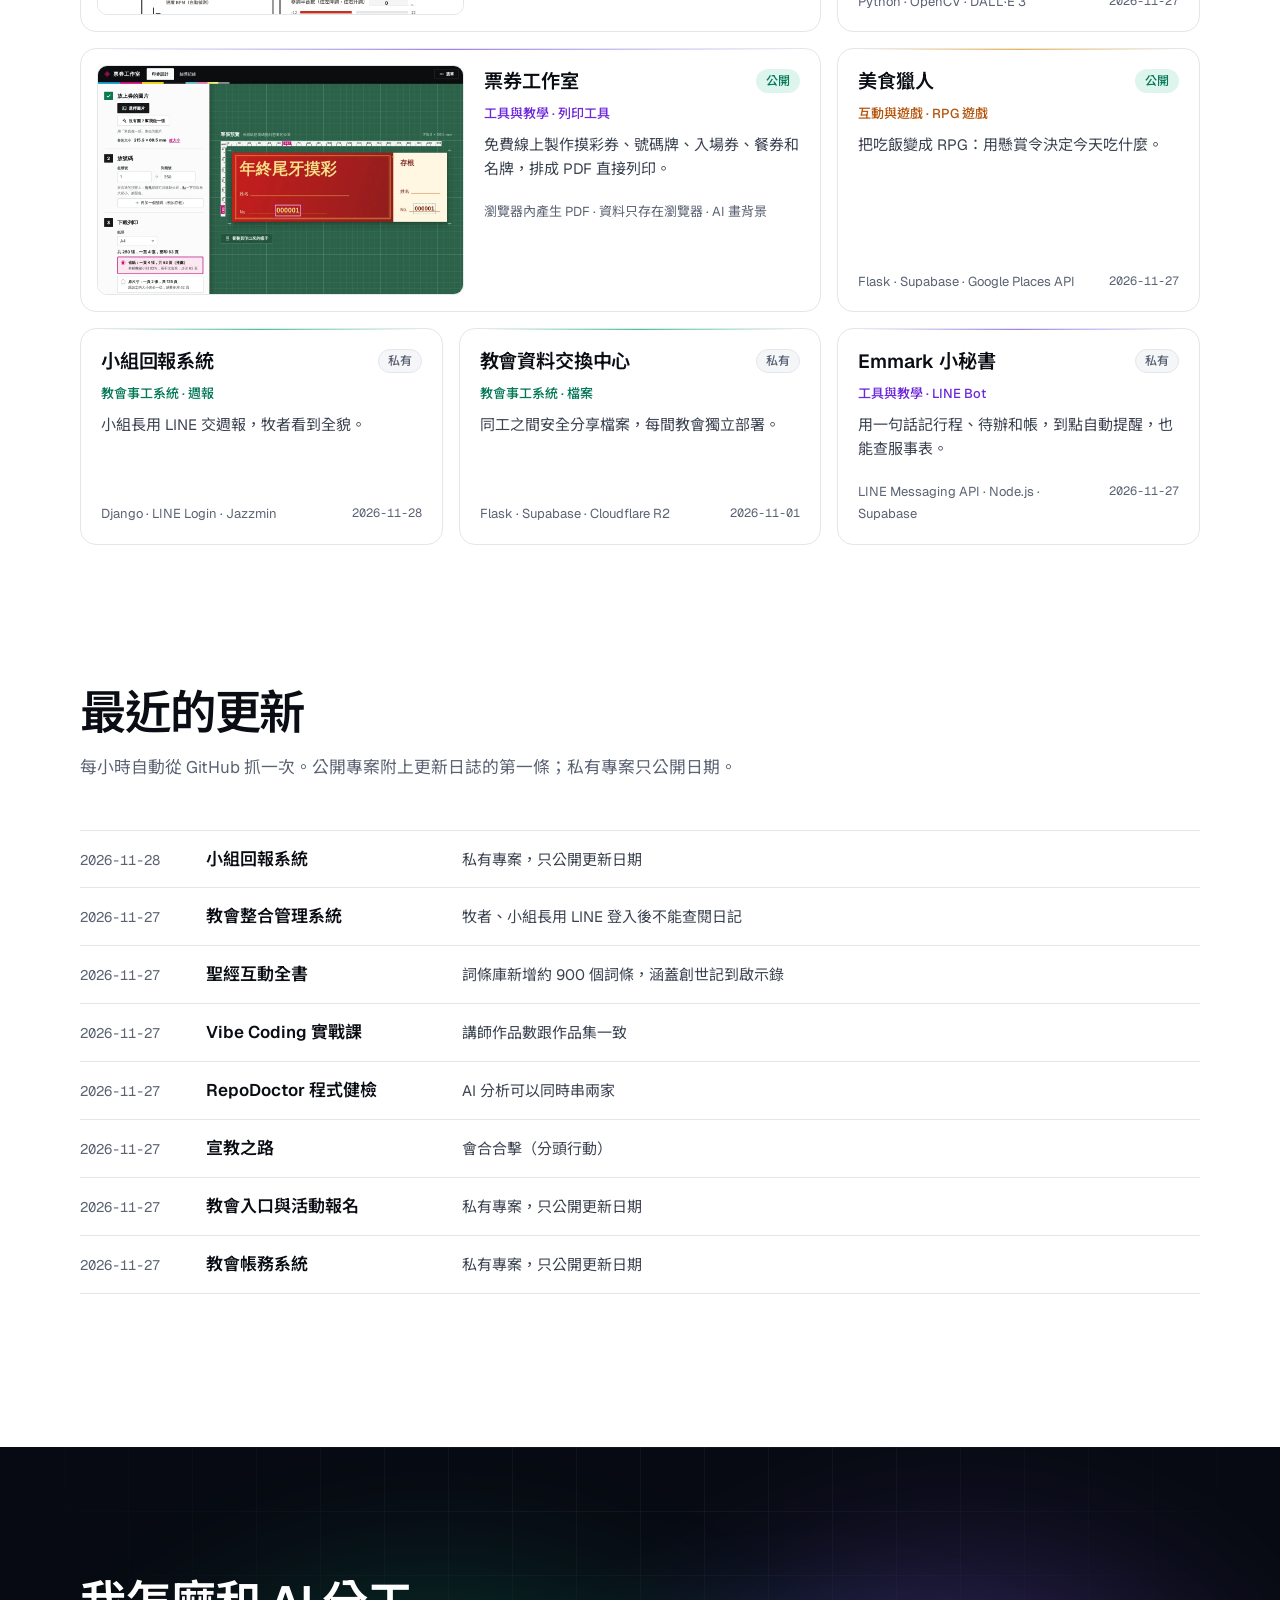
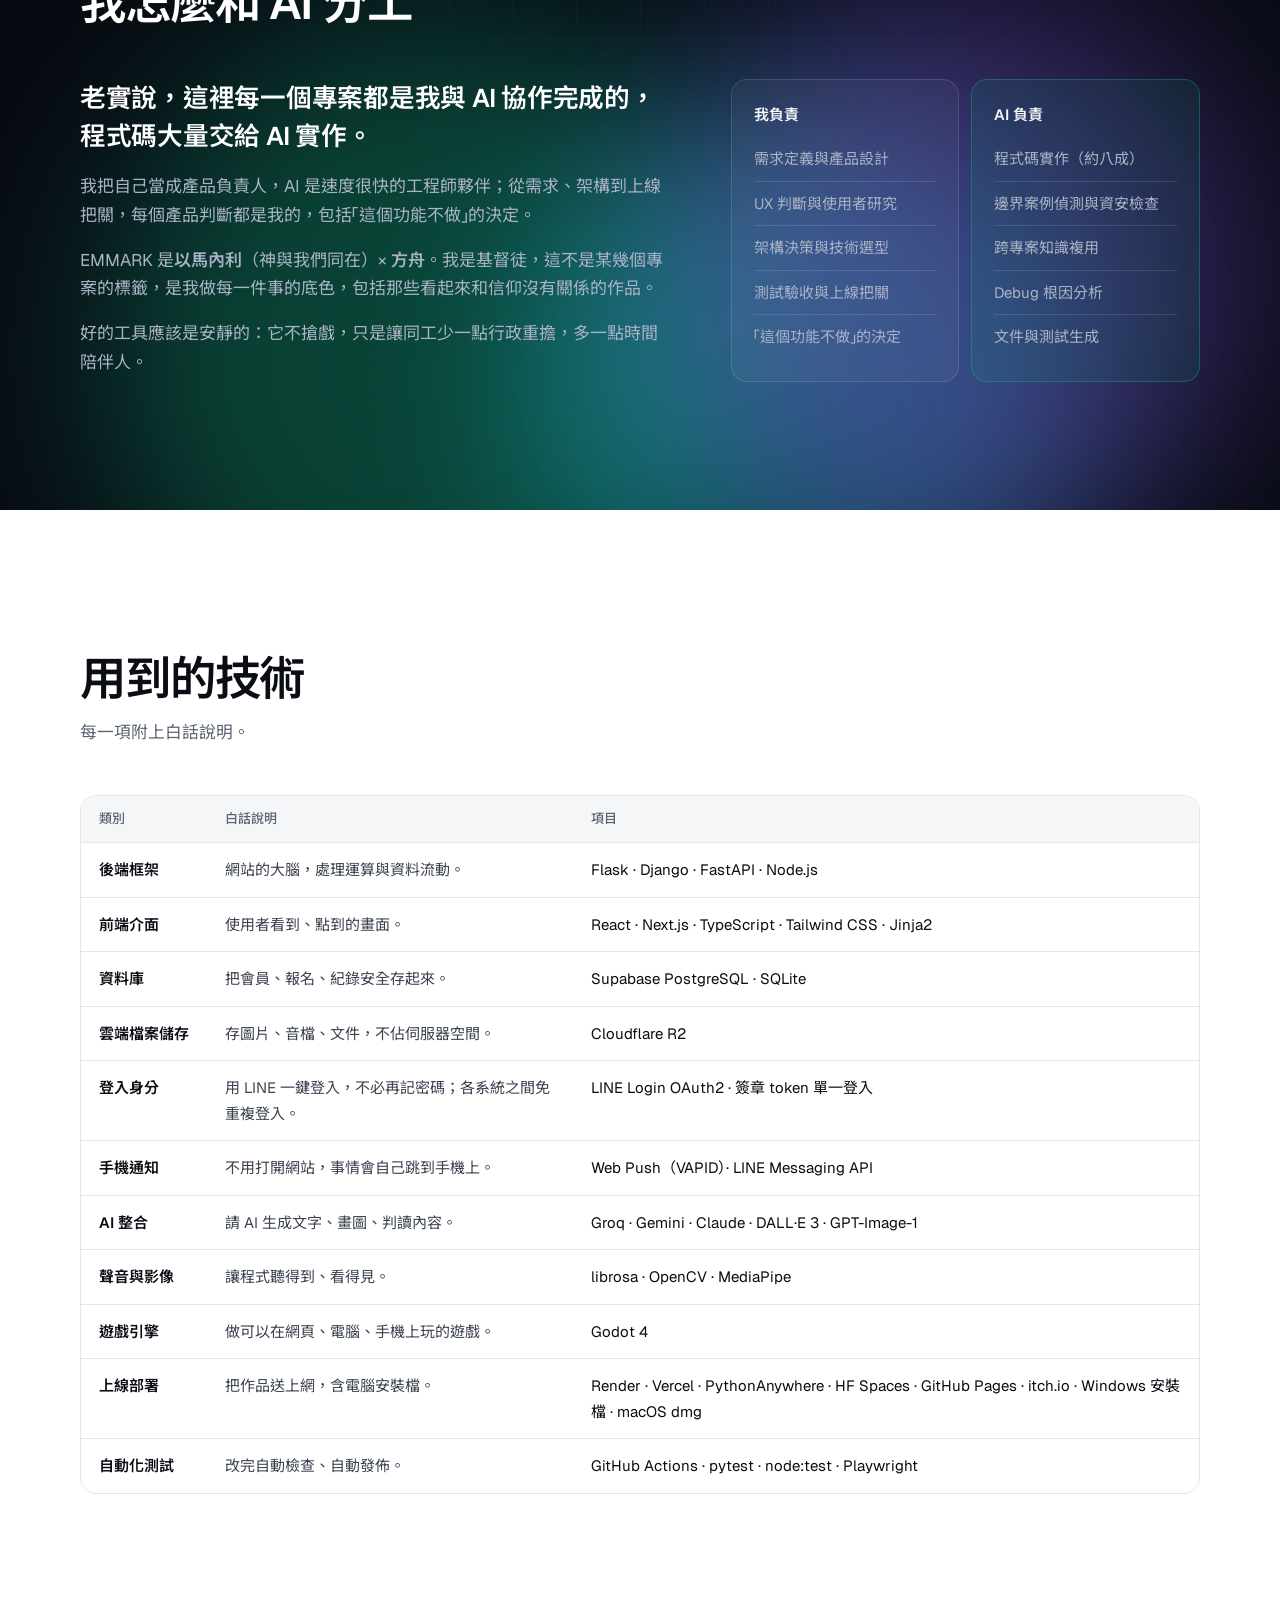
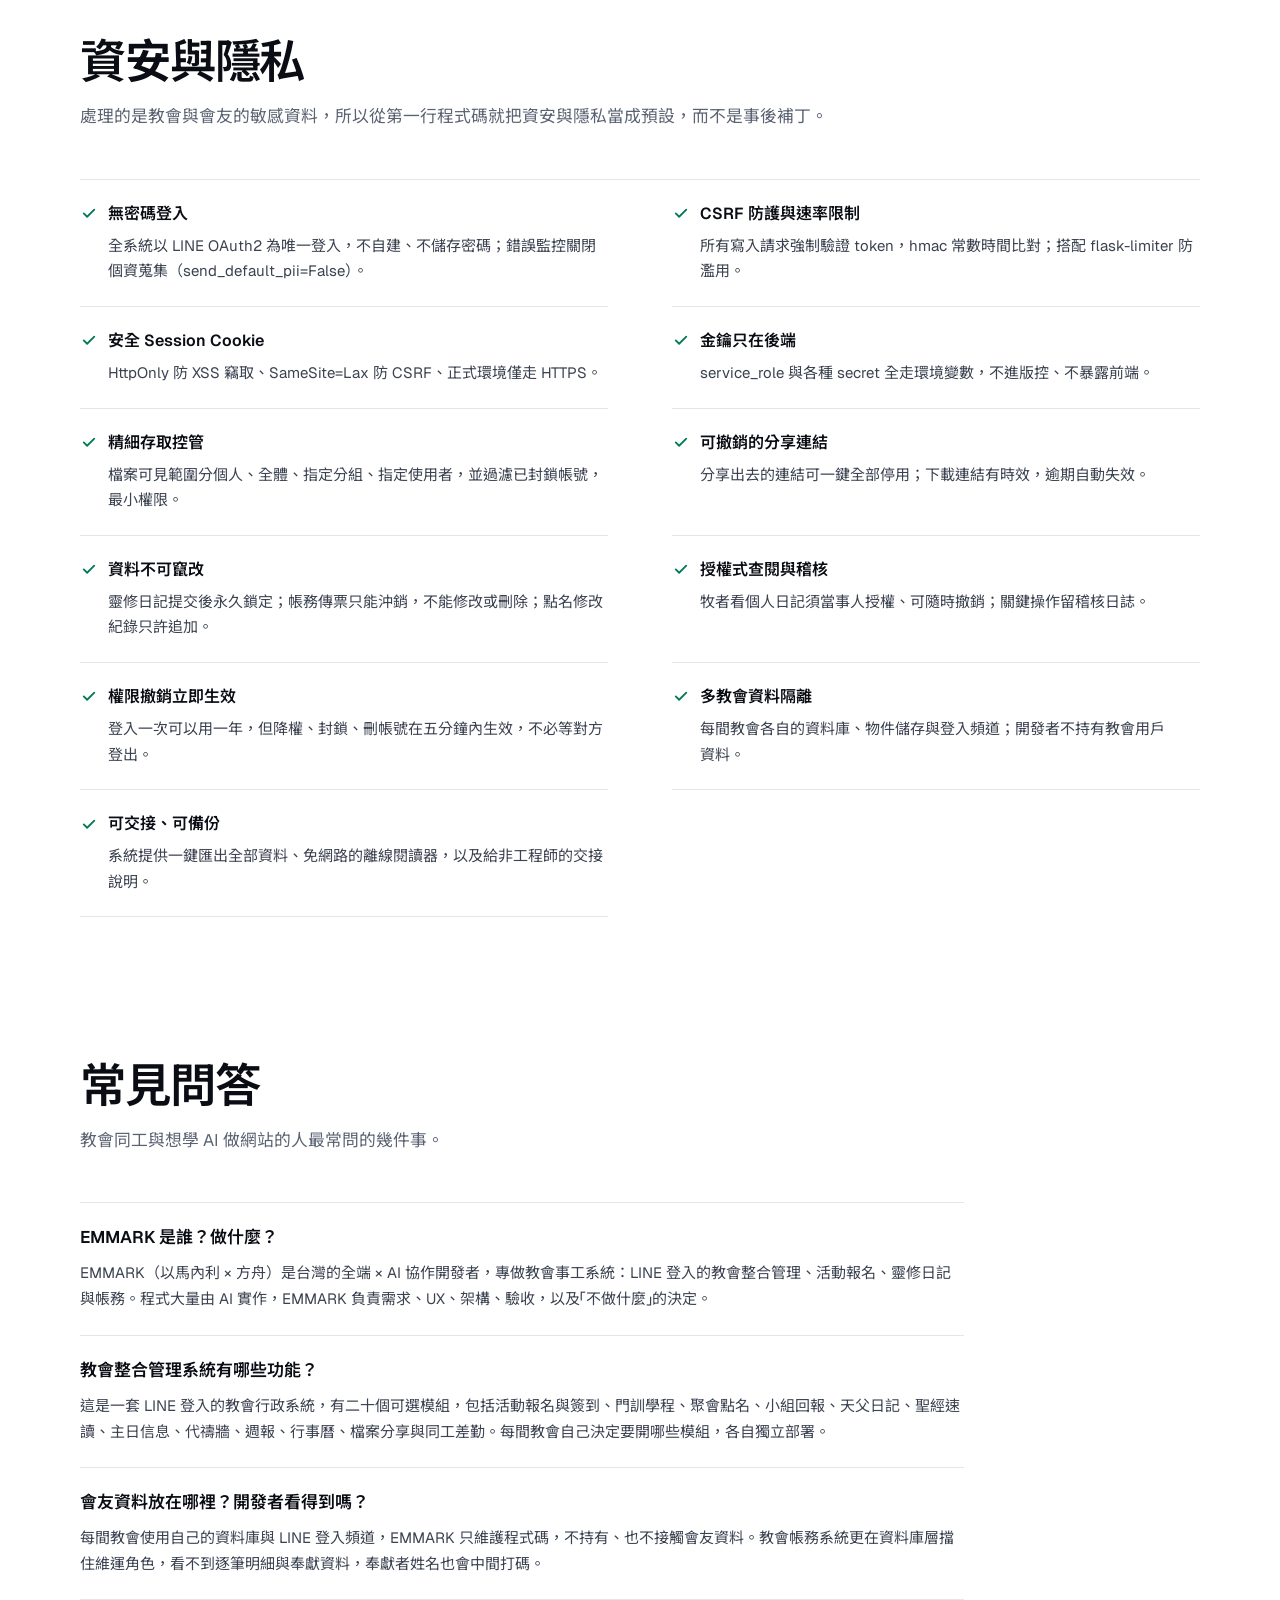
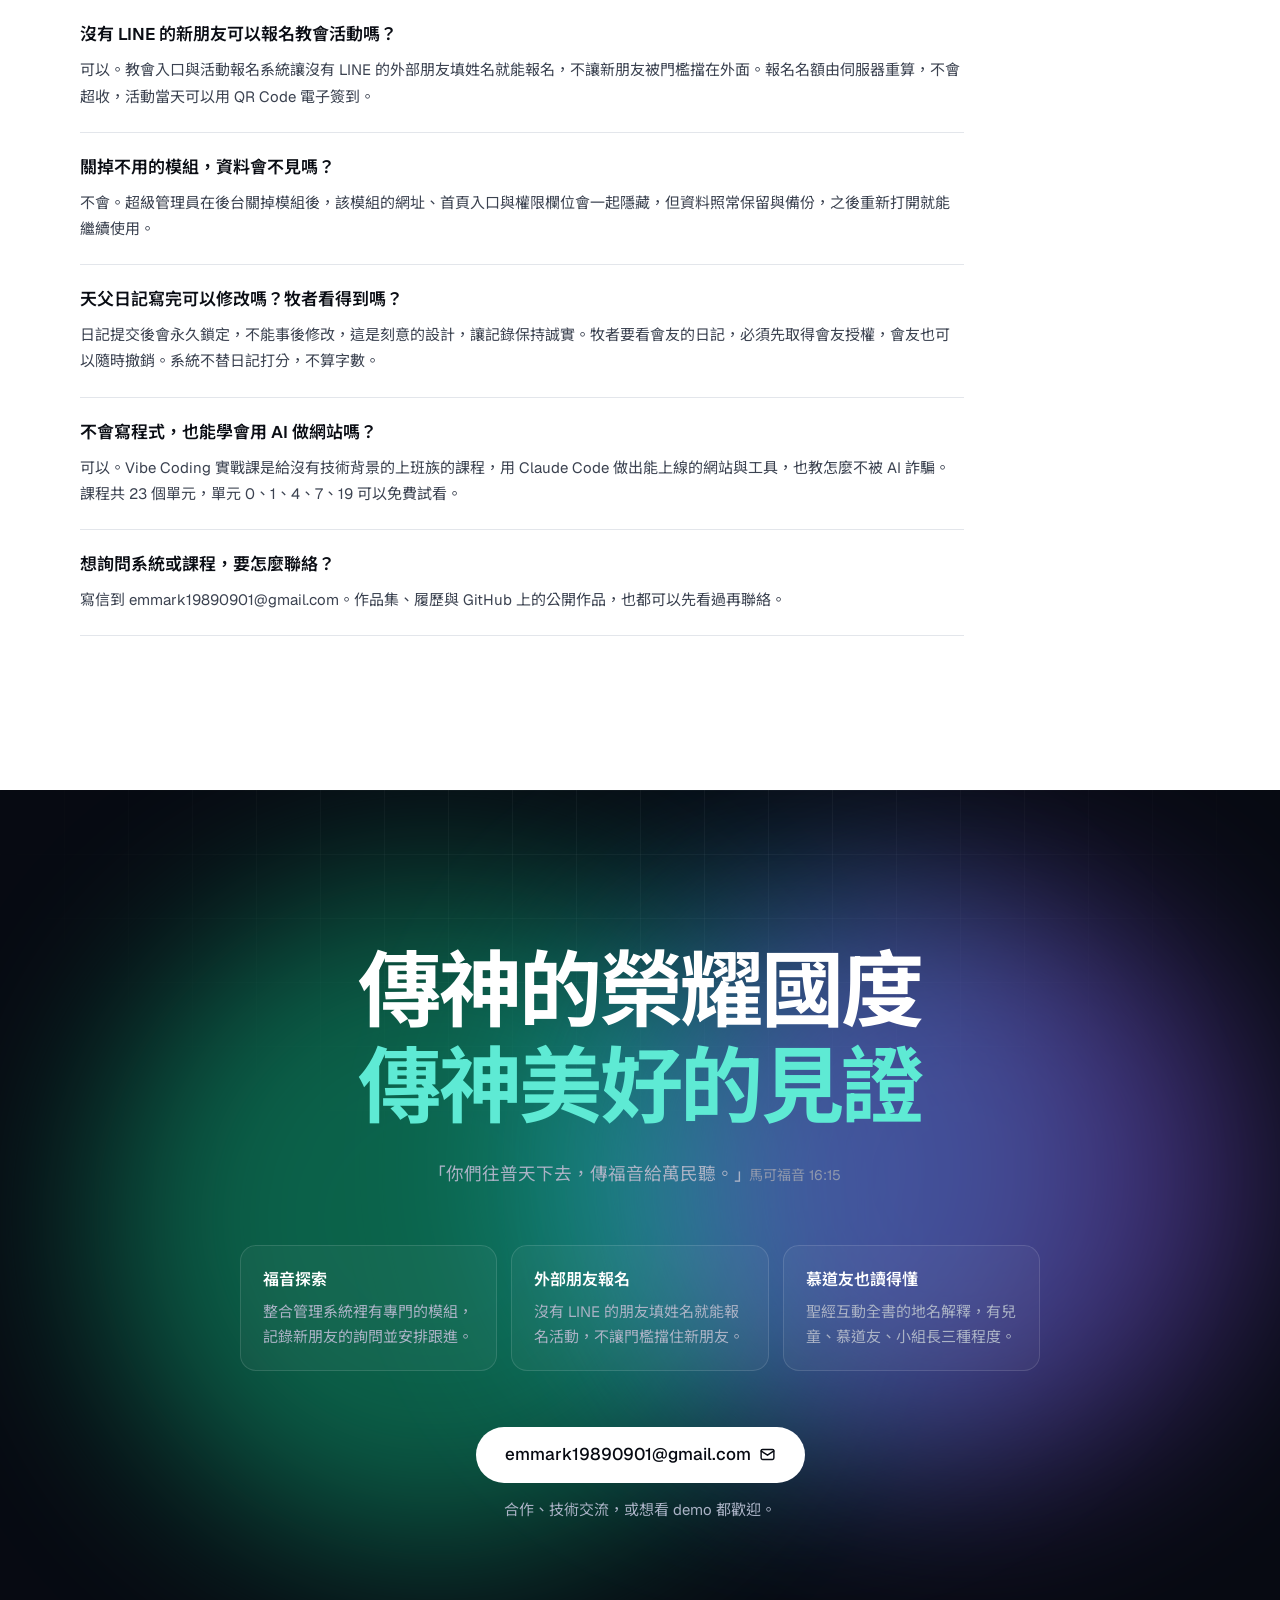
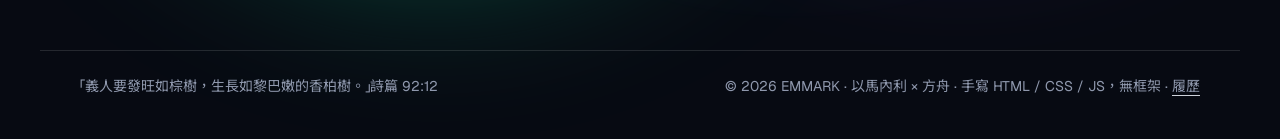
==== commit 07acd0fa: "feat: 「最近的更新」加上給爬蟲看的純文字版 Co-Authored-By: Claude Opus 5.5 <noreply@anthropic.com>" ====
--- a/index.html
+++ b/index.html
@@ -480,6 +480,19 @@
       </div>
       <ol class="log" id="log-root"></ol>
     </section>
+    <noscript><!-- 由 scripts/update_live.py 從 data/live.js 產生，別手改 --><!-- static-log:start -->
+<h2>最近的更新</h2>
+<ol>
+<li>2026-11-28 小組回報系統：私有專案，只公開更新日期</li>
+<li>2026-11-27 宣教之路：會合合擊（分頭行動）</li>
+<li>2026-11-27 聖經互動全書：詞條庫新增約 900 個詞條，涵蓋創世記到啟示錄</li>
+<li>2026-11-27 教會整合管理系統：牧者、小組長用 LINE 登入後不能查閱日記</li>
+<li>2026-11-27 Vibe Coding 實戰課：講師作品數跟作品集一致</li>
+<li>2026-11-27 教會入口與活動報名：私有專案，只公開更新日期</li>
+<li>2026-11-27 教會帳務系統：私有專案，只公開更新日期</li>
+<li>2026-11-27 美食獵人</li>
+</ol>
+<!-- static-log:end --></noscript>
 
     <section id="how" class="stage band" aria-labelledby="how-h">
       <div class="aurora" aria-hidden="true"><i></i><i></i><i></i></div>
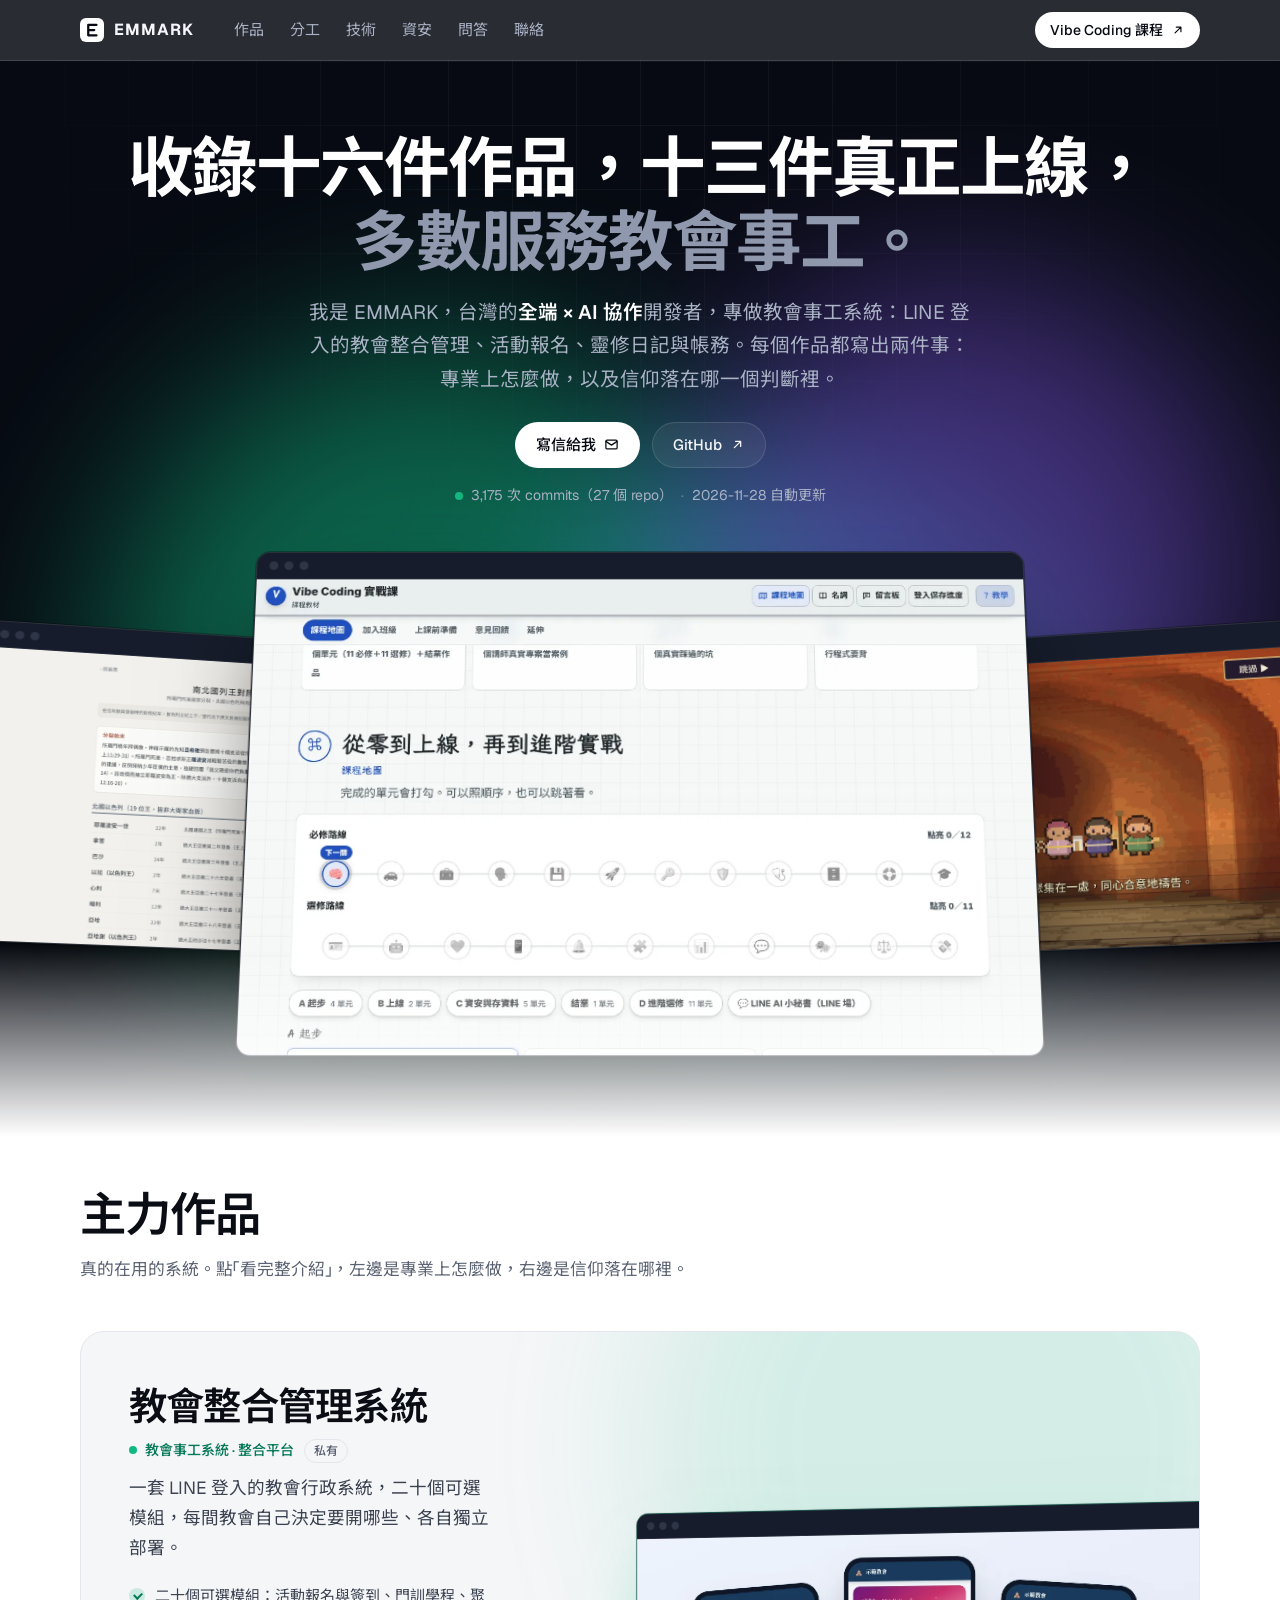
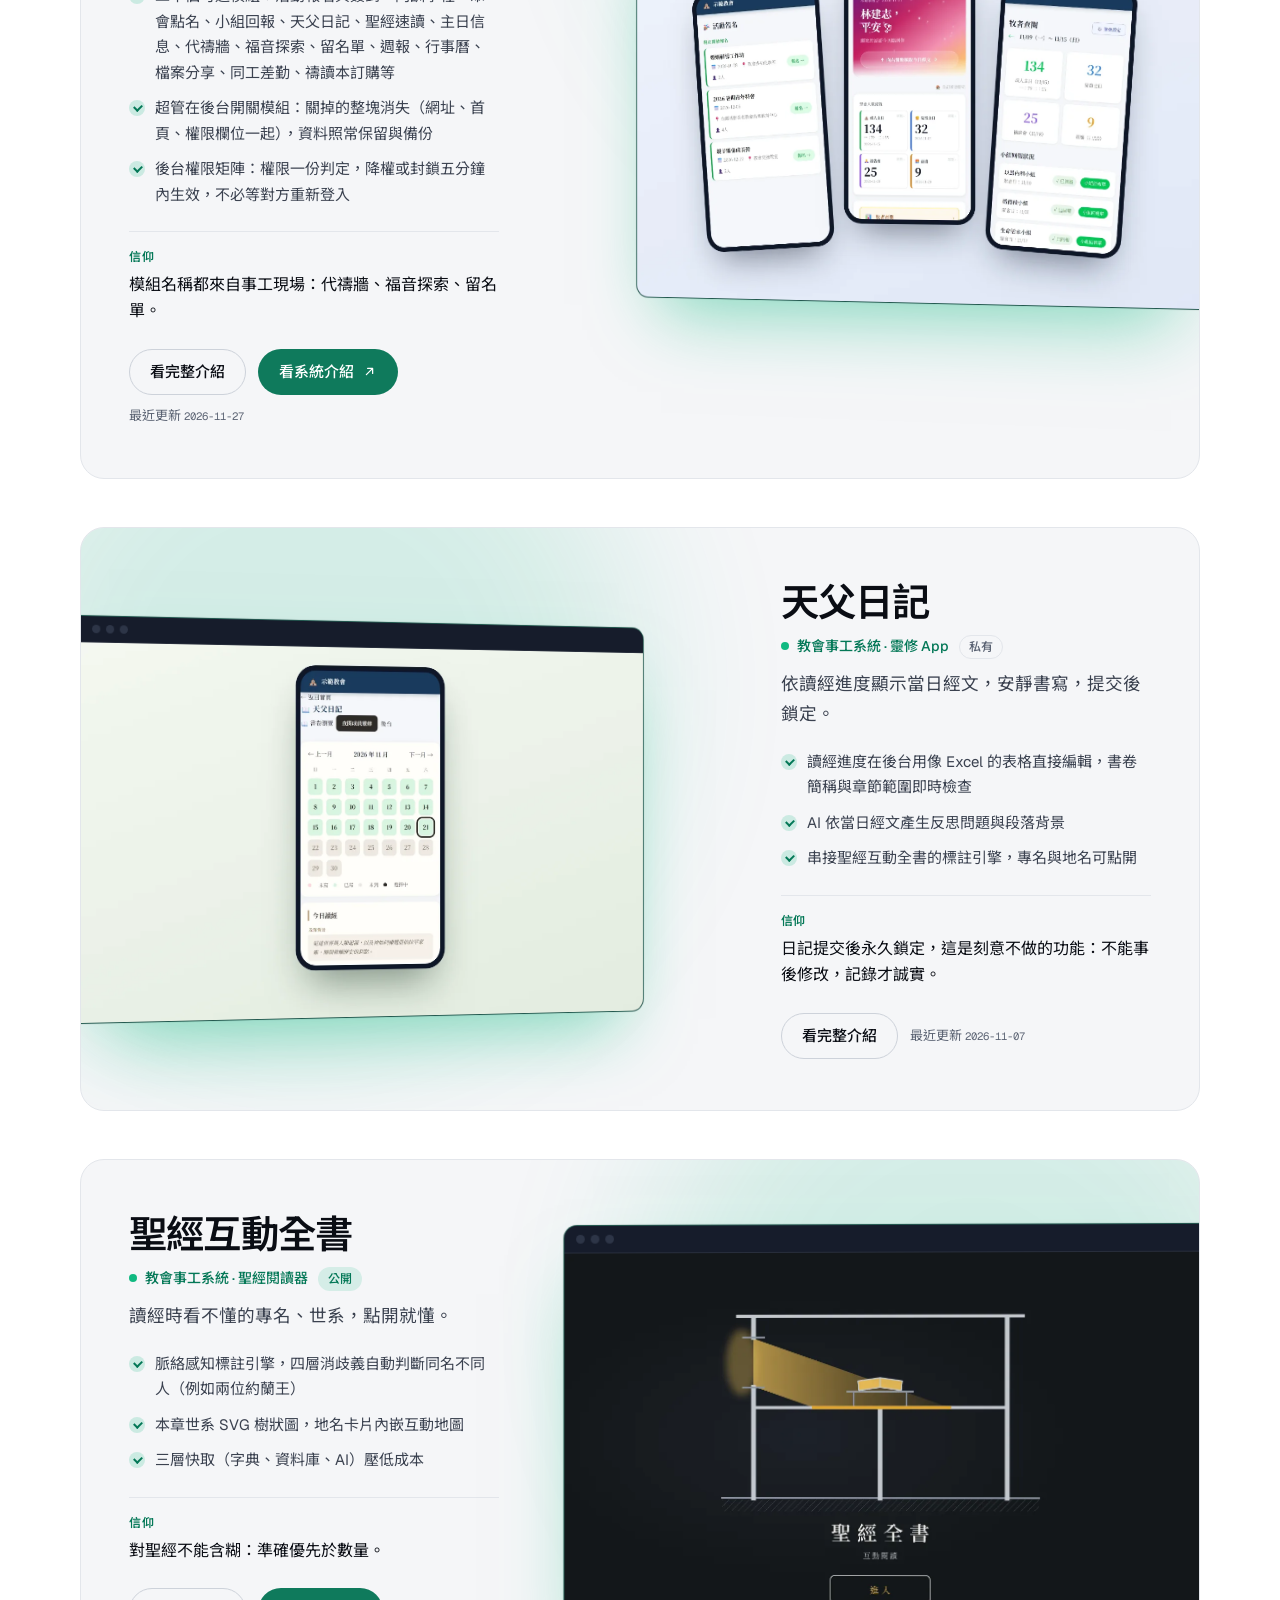
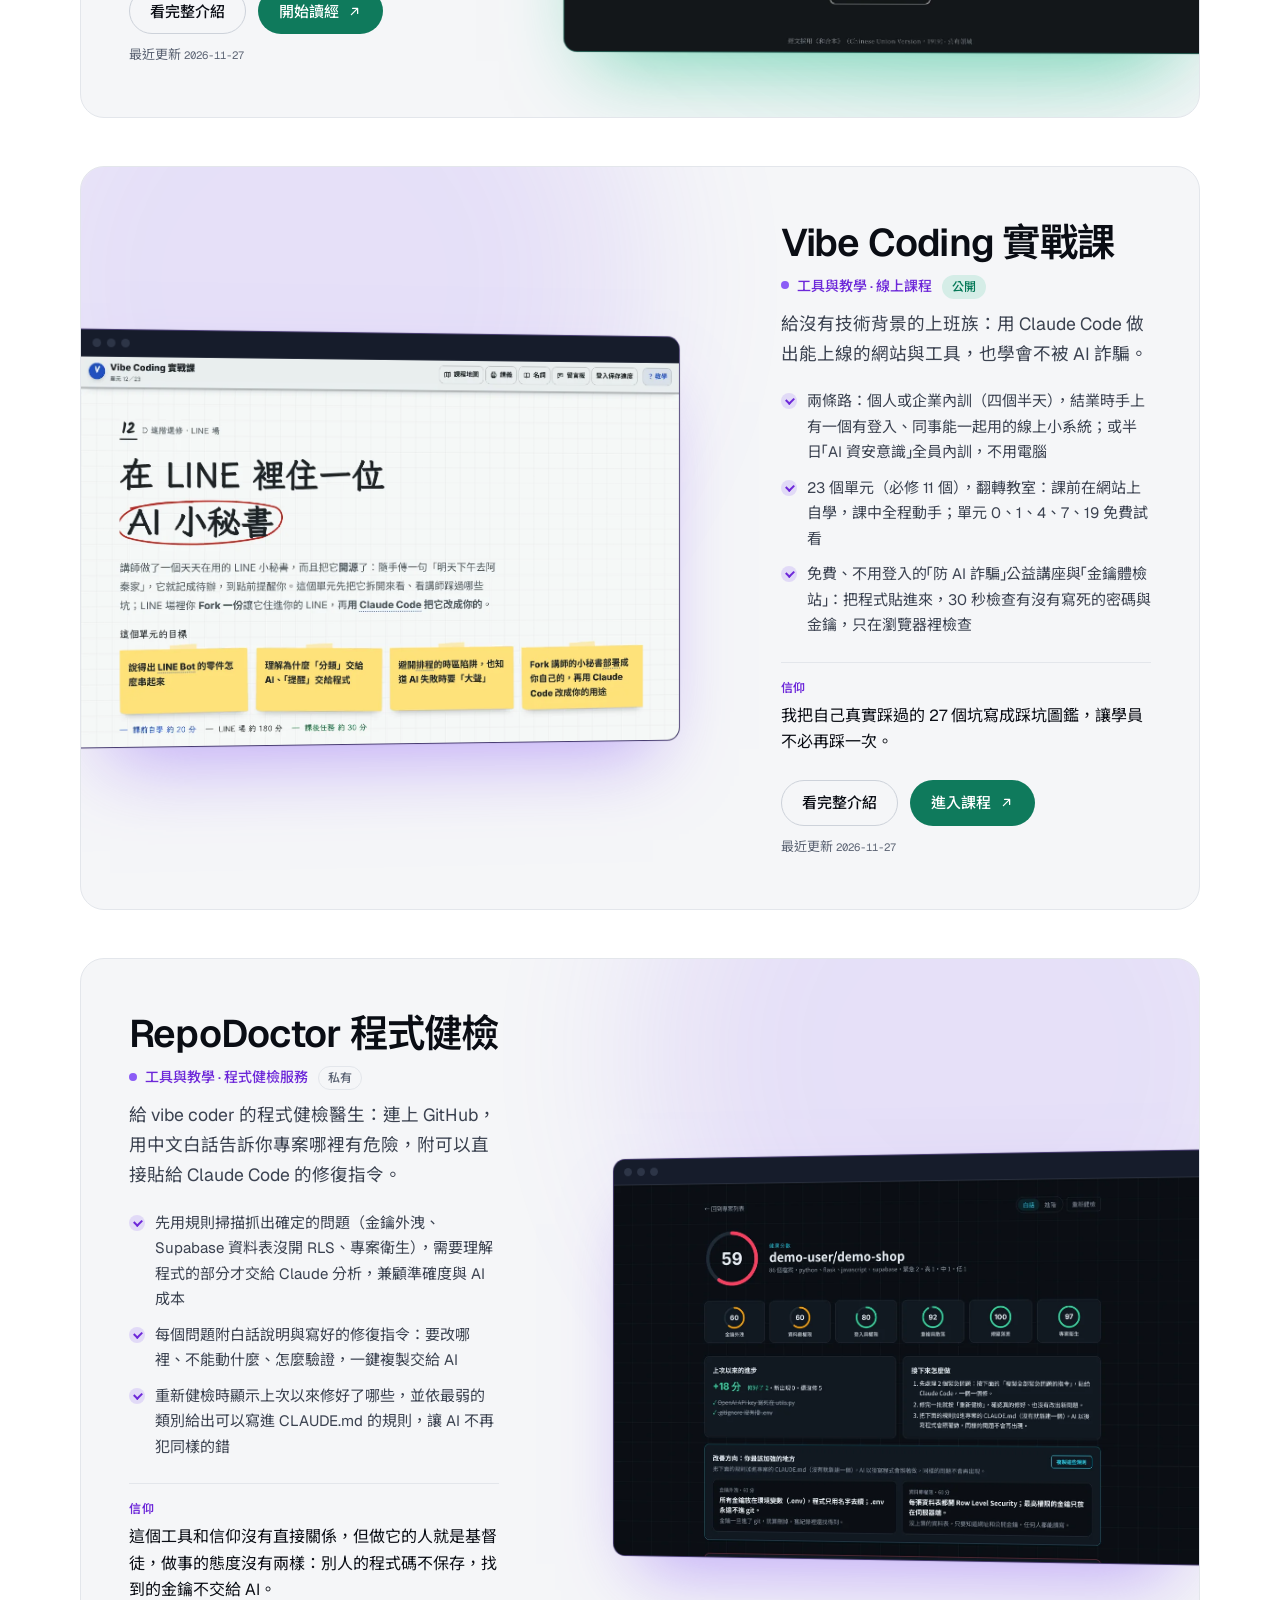
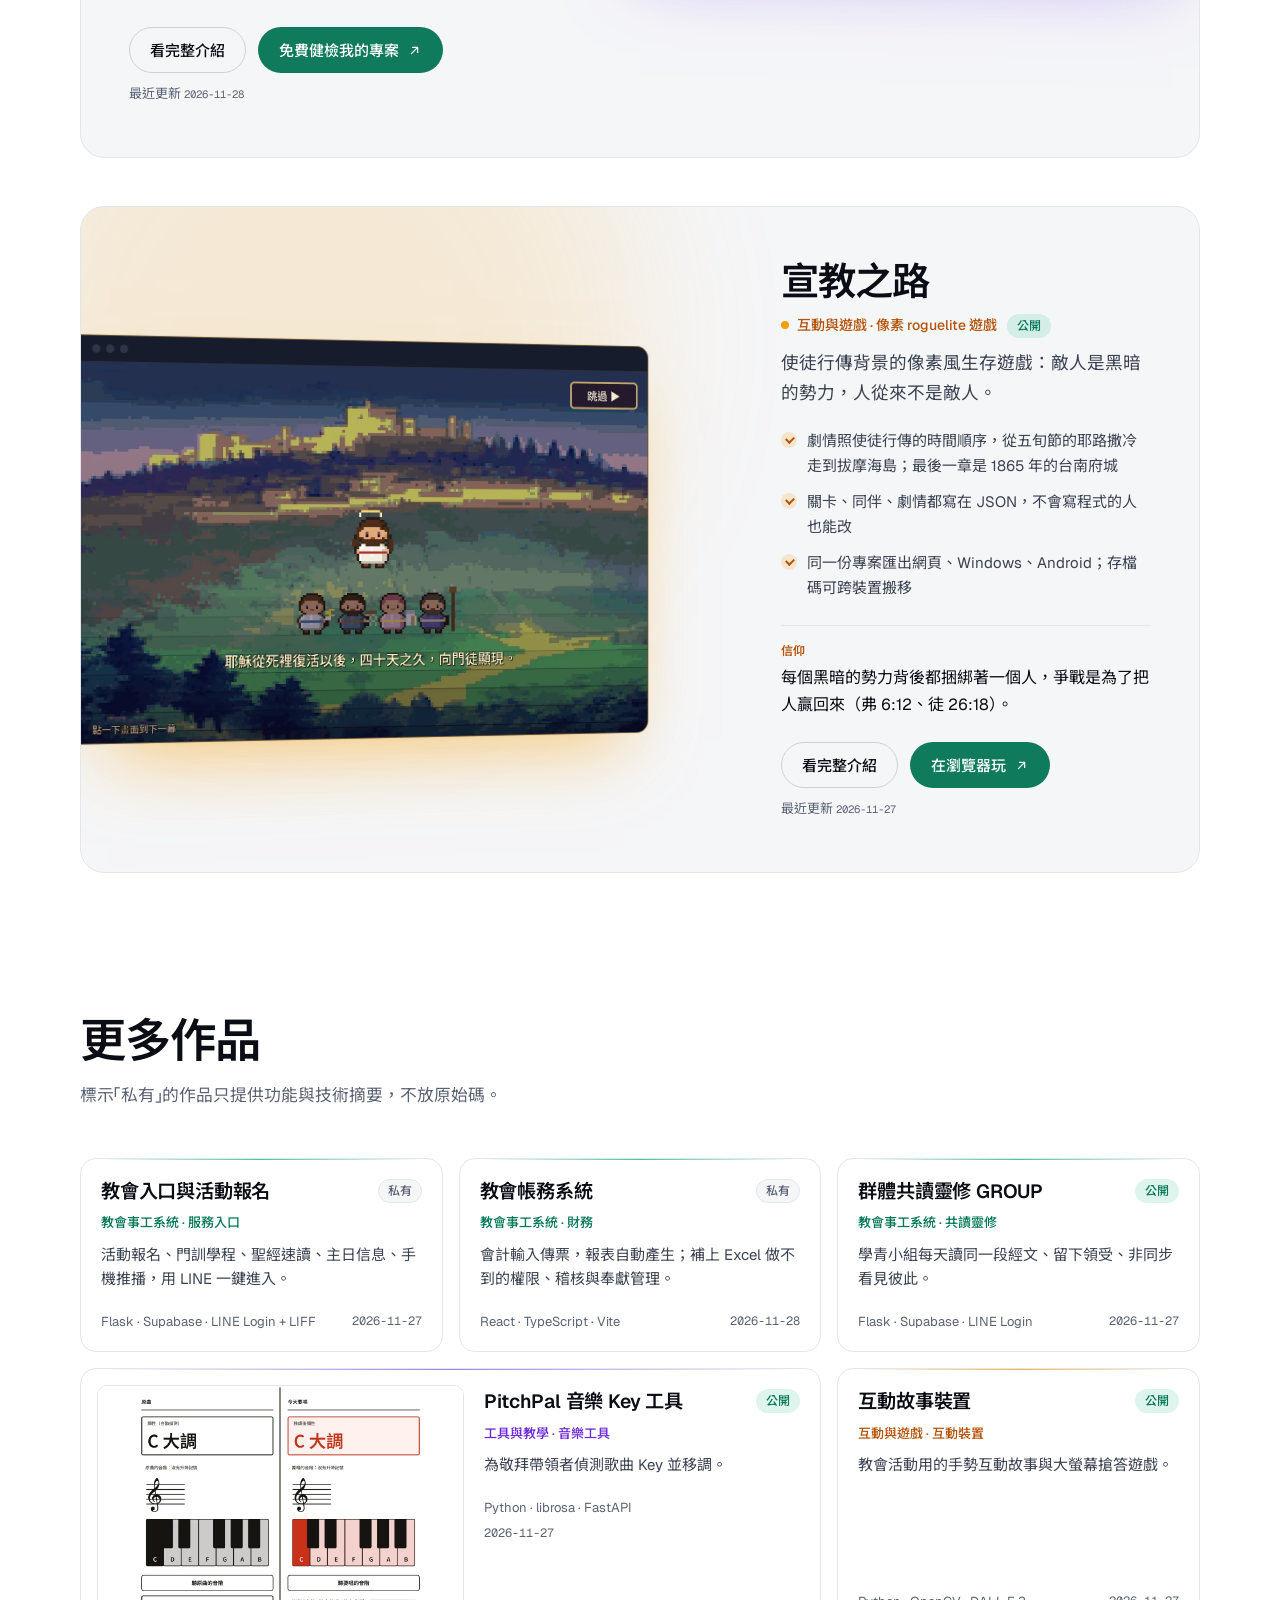
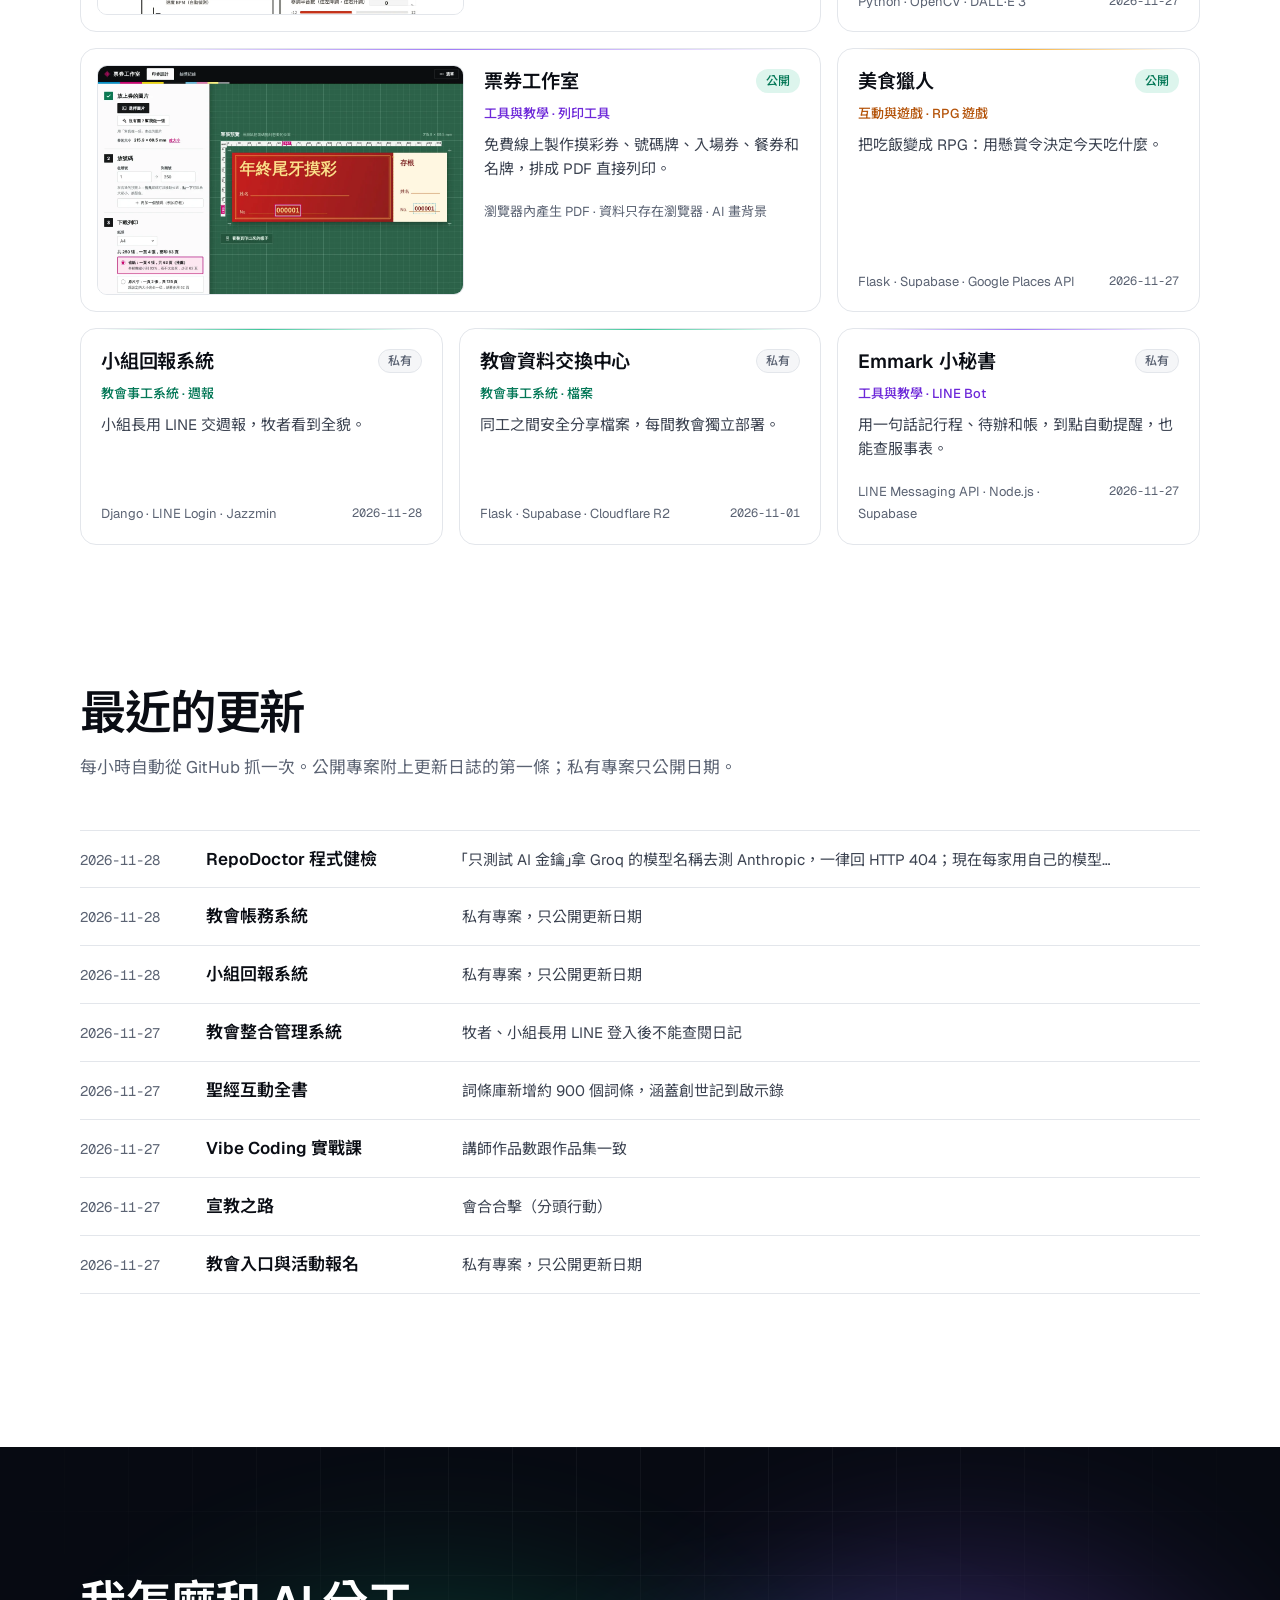
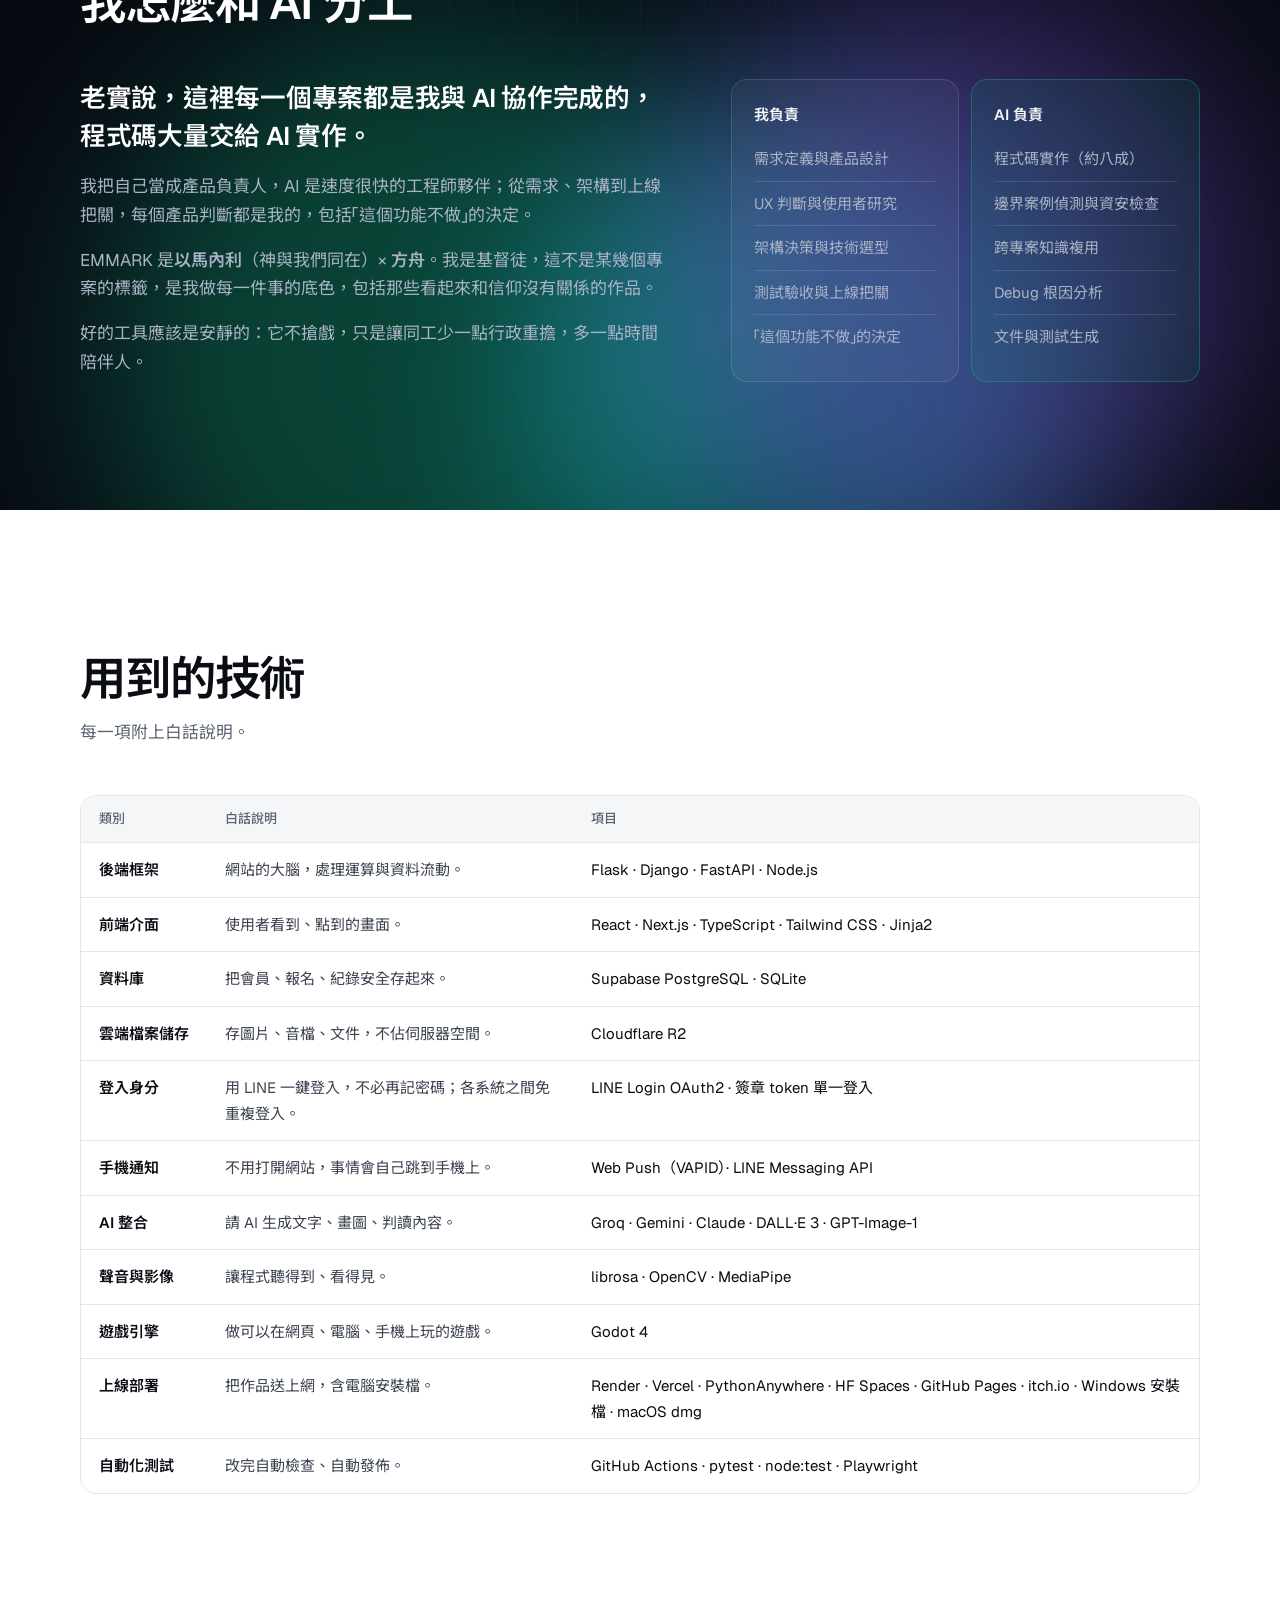
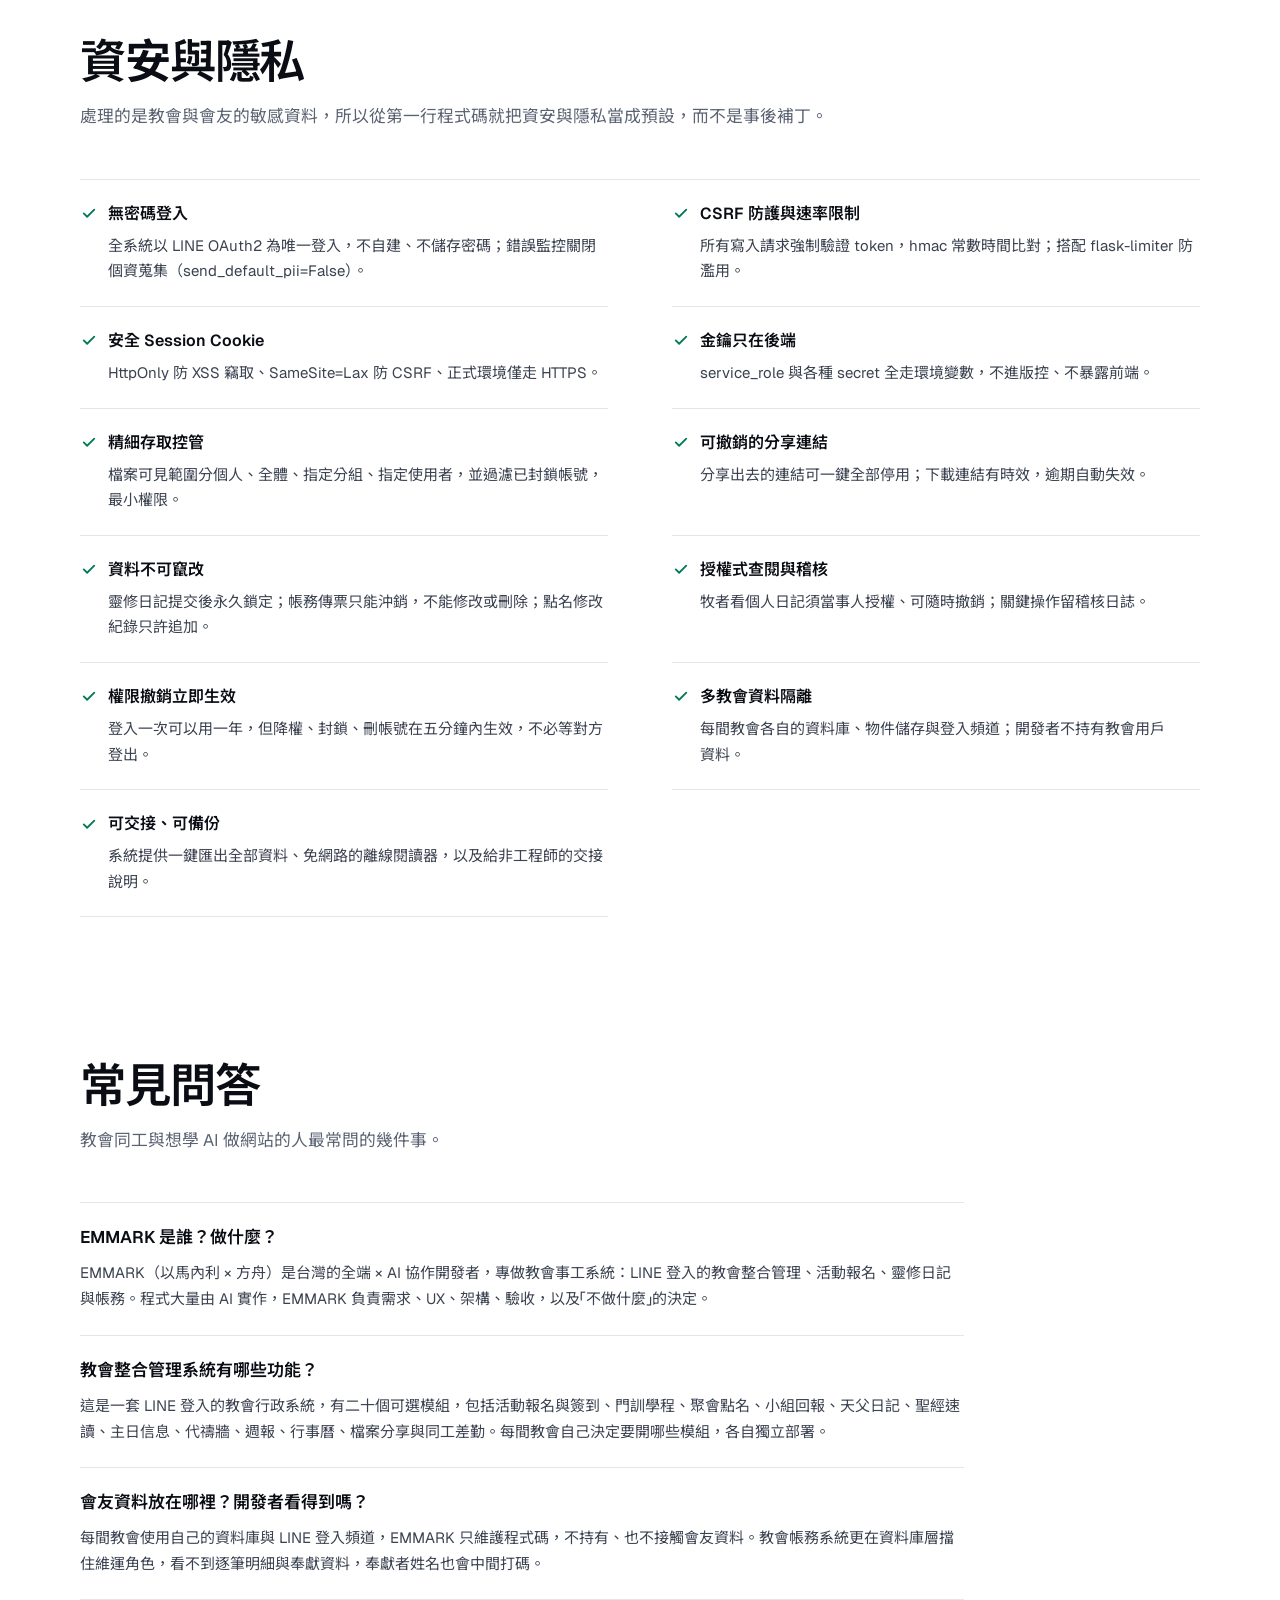
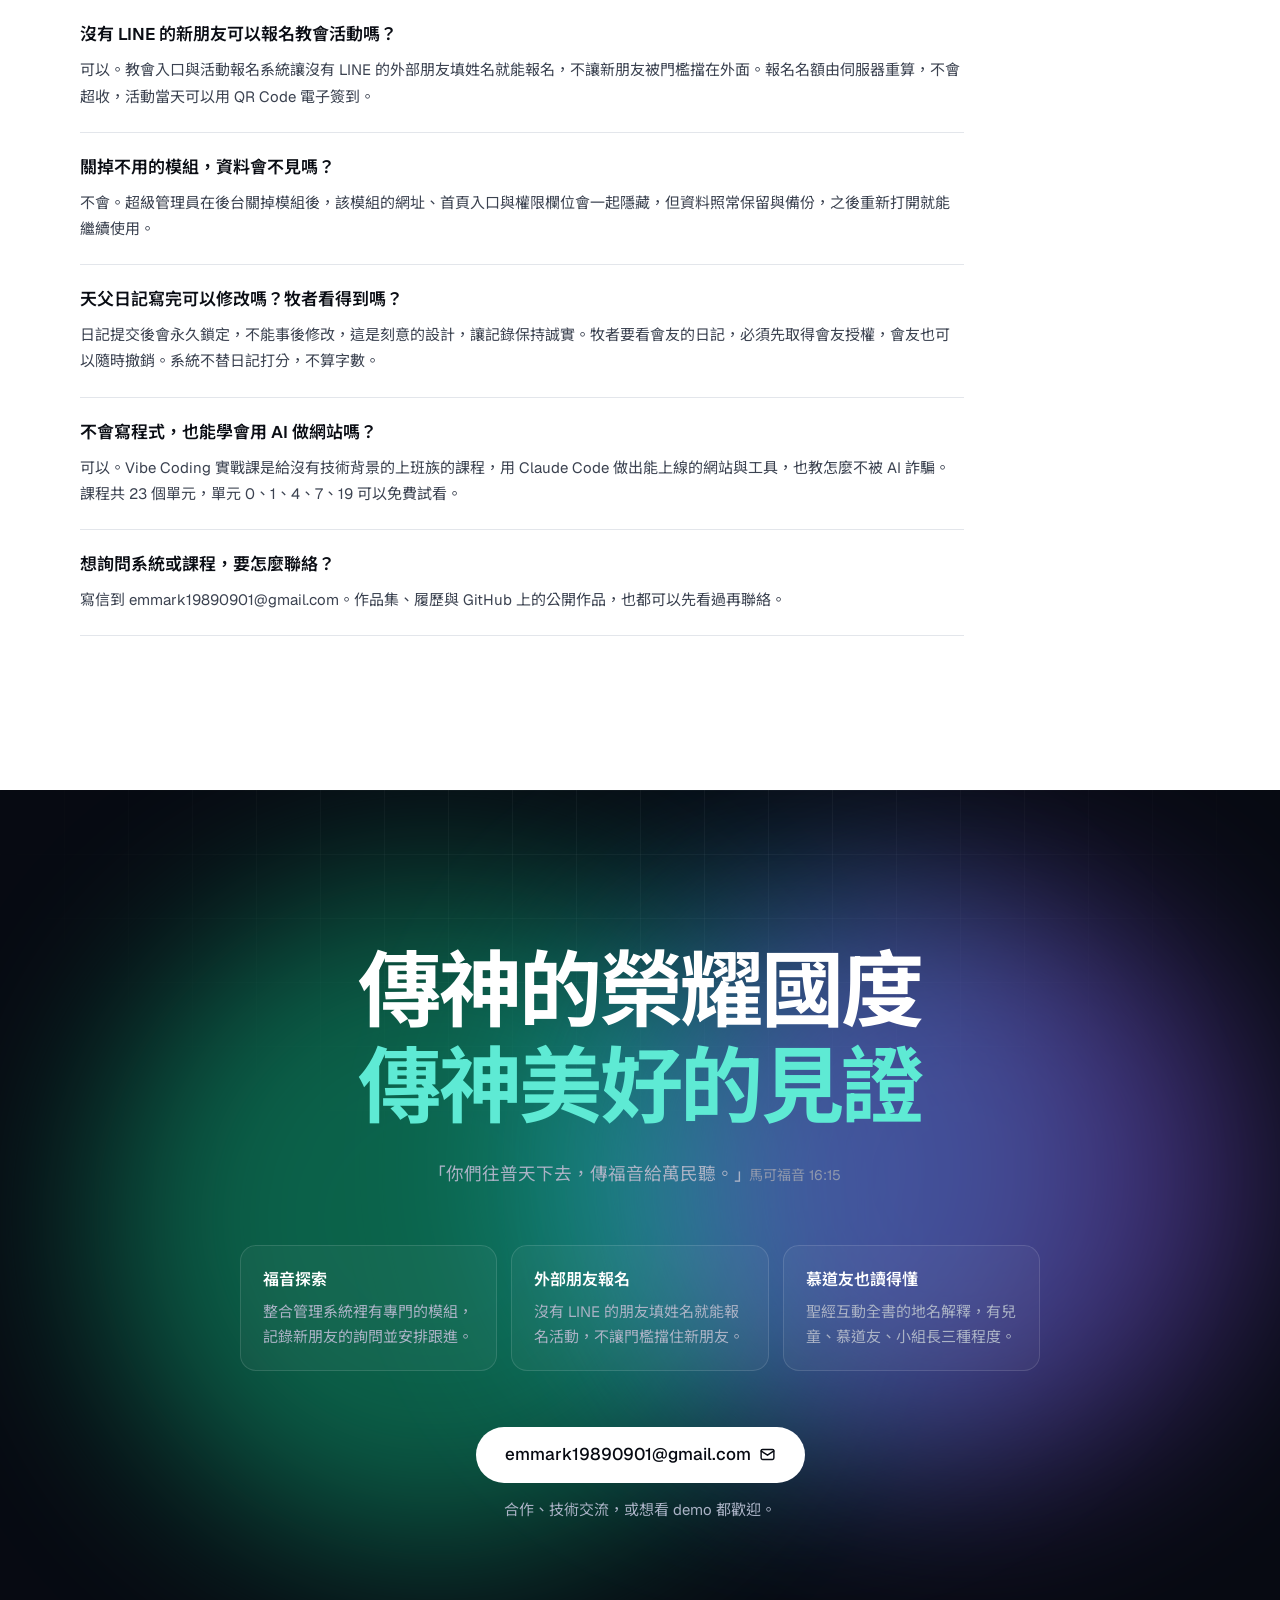
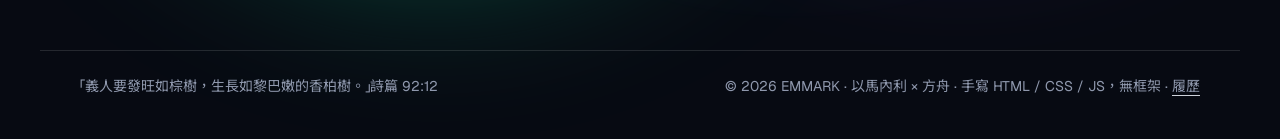
==== commit 48813efb: "chore: 自動更新作品集即時數字" ====
--- a/index.html
+++ b/index.html
@@ -483,14 +483,14 @@
     <noscript><!-- 由 scripts/update_live.py 從 data/live.js 產生，別手改 --><!-- static-log:start -->
 <h2>最近的更新</h2>
 <ol>
+<li>2026-11-28 教會帳務系統：私有專案，只公開更新日期</li>
 <li>2026-11-28 小組回報系統：私有專案，只公開更新日期</li>
-<li>2026-11-27 宣教之路：會合合擊（分頭行動）</li>
+<li>2026-11-28 RepoDoctor 程式健檢：「只測試 AI 金鑰」拿 Groq 的模型名稱去測 Anthropic，一律回 HTTP 404；現在每家用自己的模型…</li>
+<li>2026-11-27 教會整合管理系統：牧者、小組長用 LINE 登入後不能查閱日記</li>
+<li>2026-11-27 教會入口與活動報名：私有專案，只公開更新日期</li>
 <li>2026-11-27 聖經互動全書：詞條庫新增約 900 個詞條，涵蓋創世記到啟示錄</li>
-<li>2026-11-27 教會整合管理系統：牧者、小組長用 LINE 登入後不能查閱日記</li>
+<li>2026-11-27 群體共讀靈修 GROUP：自動化測試套件（pytest，tests/）</li>
 <li>2026-11-27 Vibe Coding 實戰課：講師作品數跟作品集一致</li>
-<li>2026-11-27 教會入口與活動報名：私有專案，只公開更新日期</li>
-<li>2026-11-27 教會帳務系統：私有專案，只公開更新日期</li>
-<li>2026-11-27 美食獵人</li>
 </ol>
 <!-- static-log:end --></noscript>
 
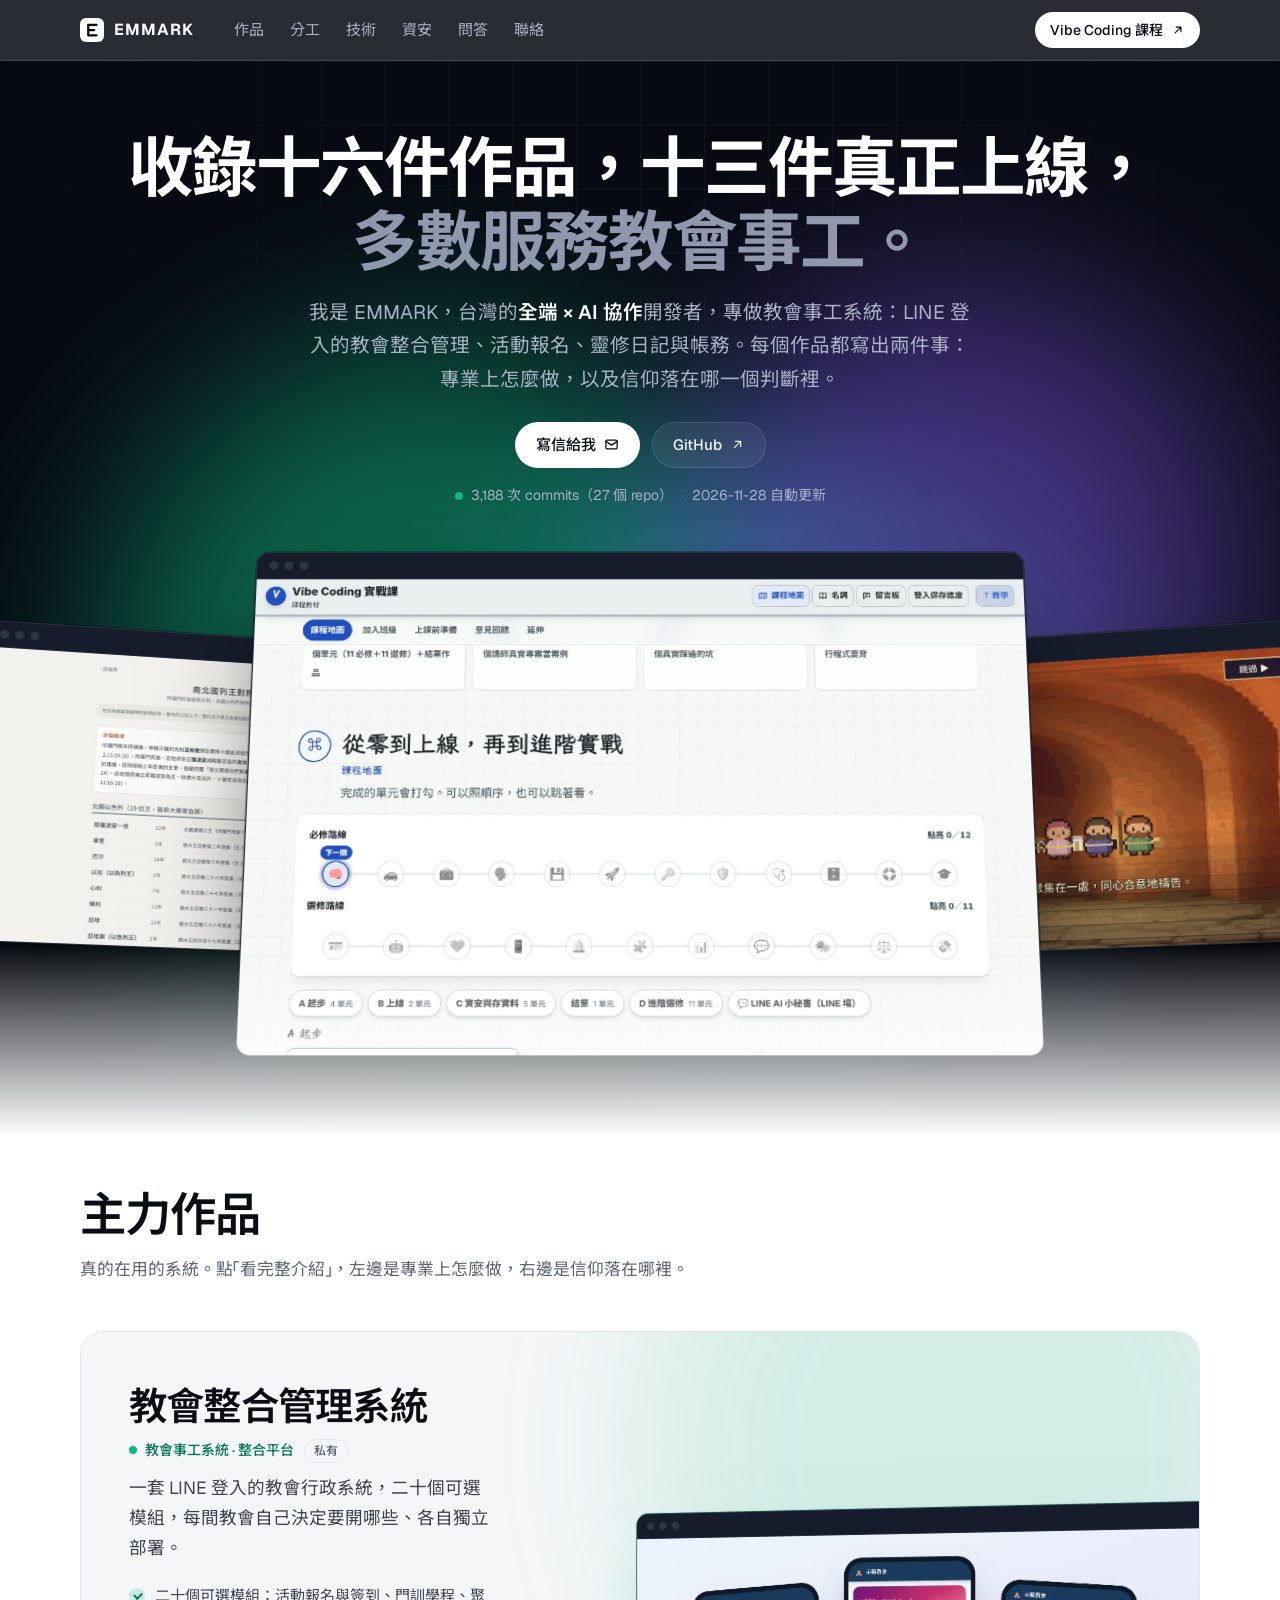
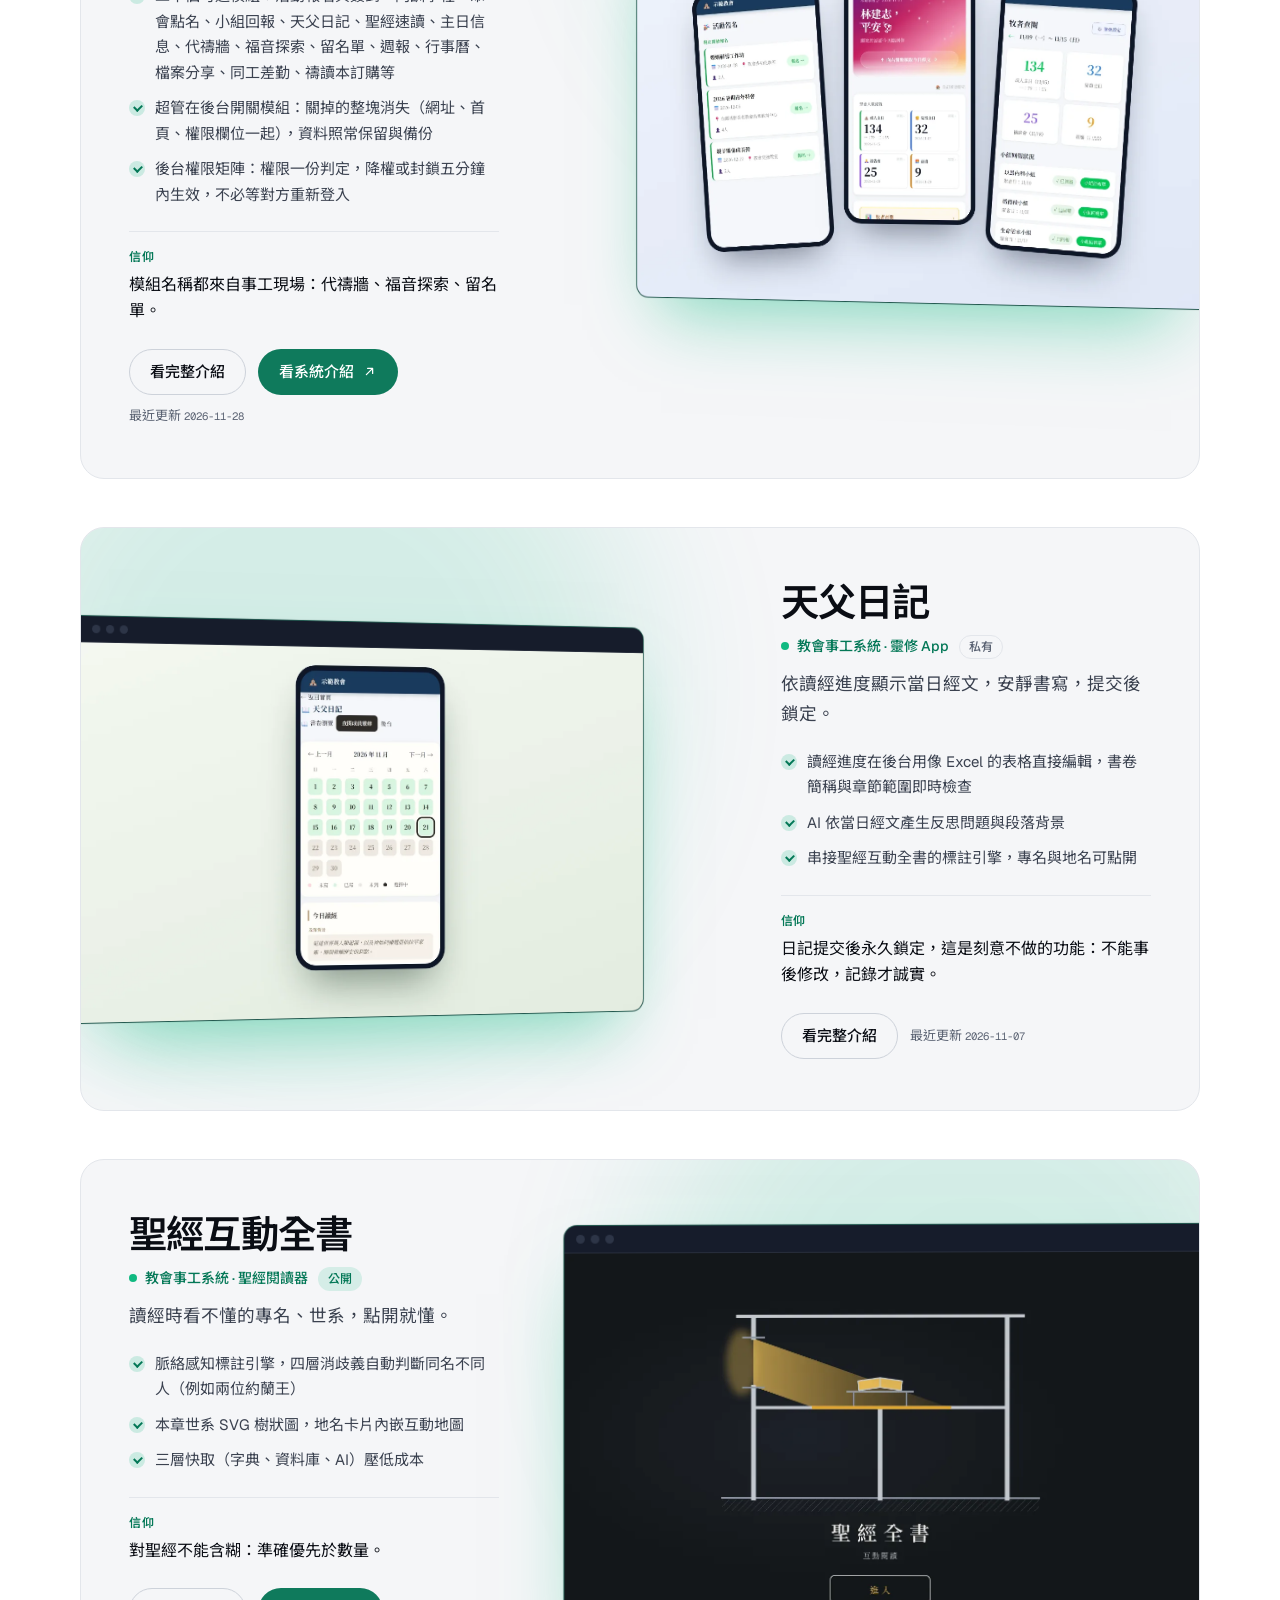
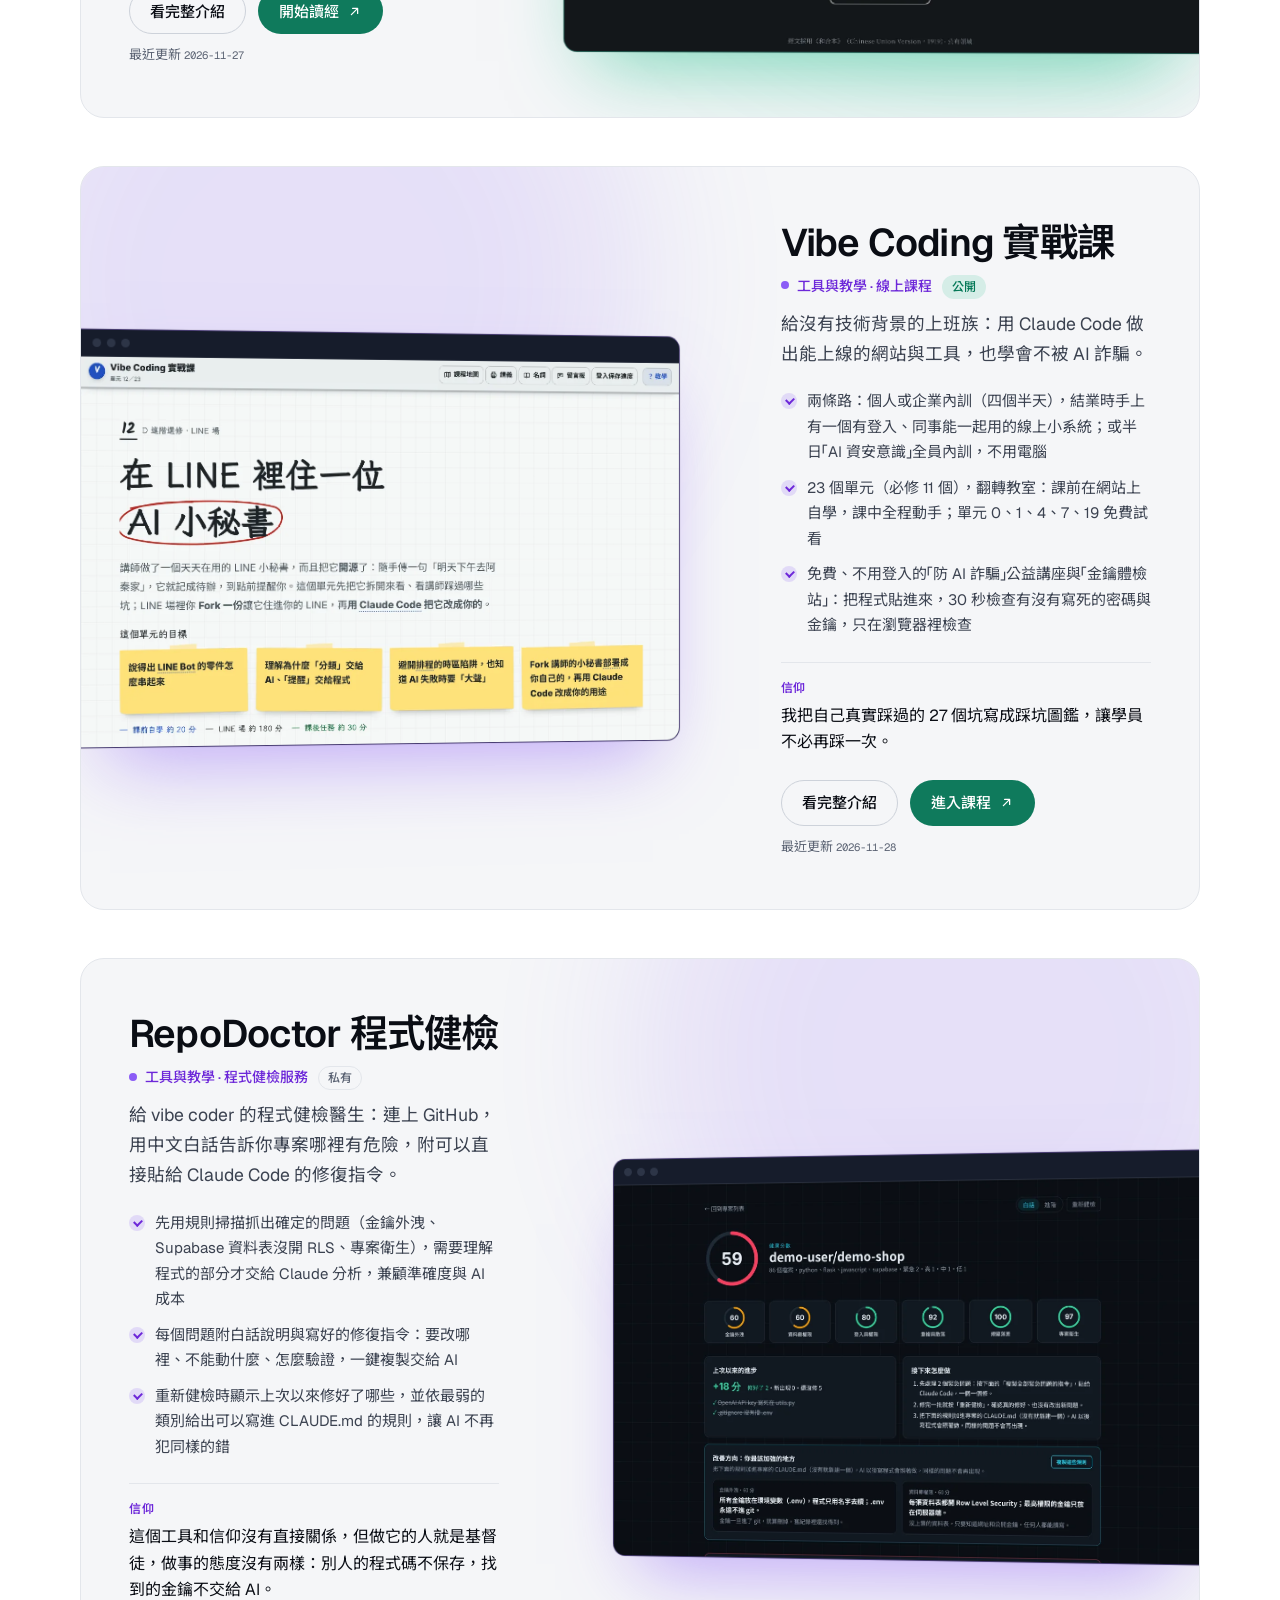
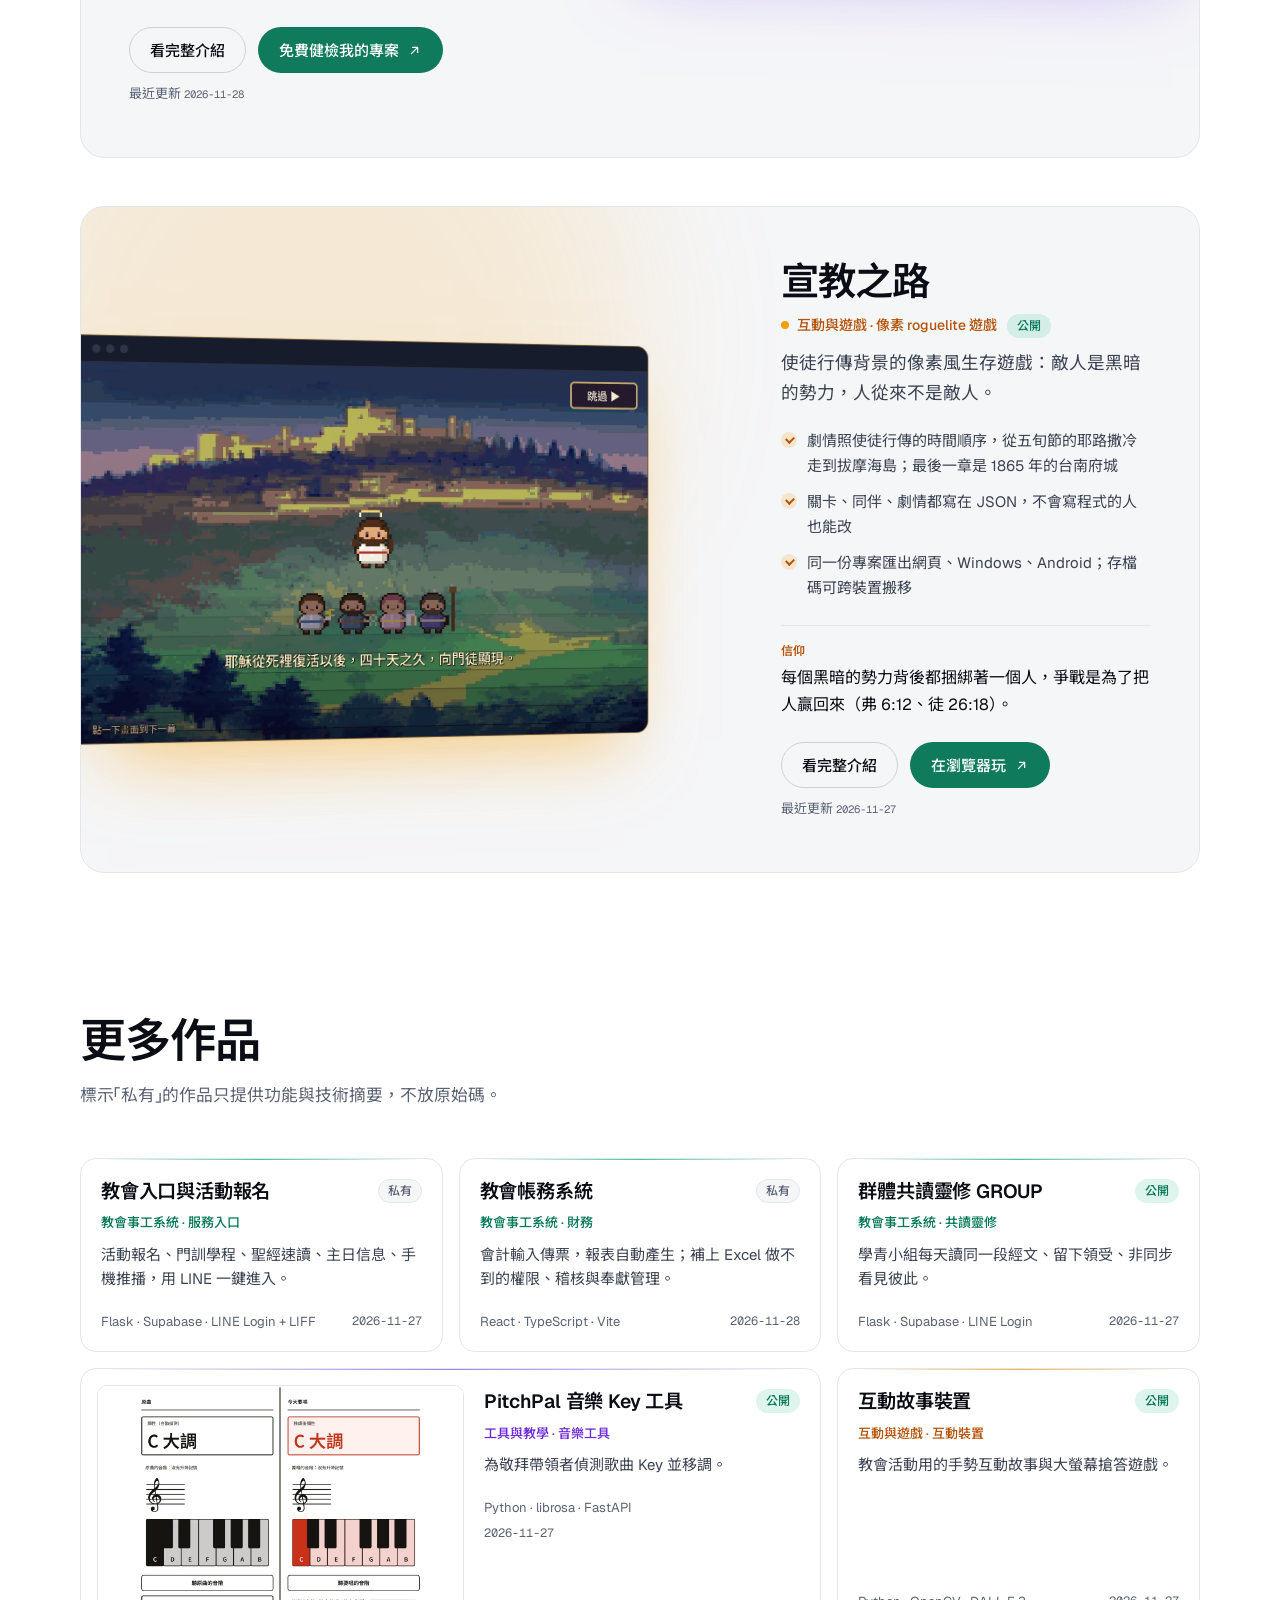
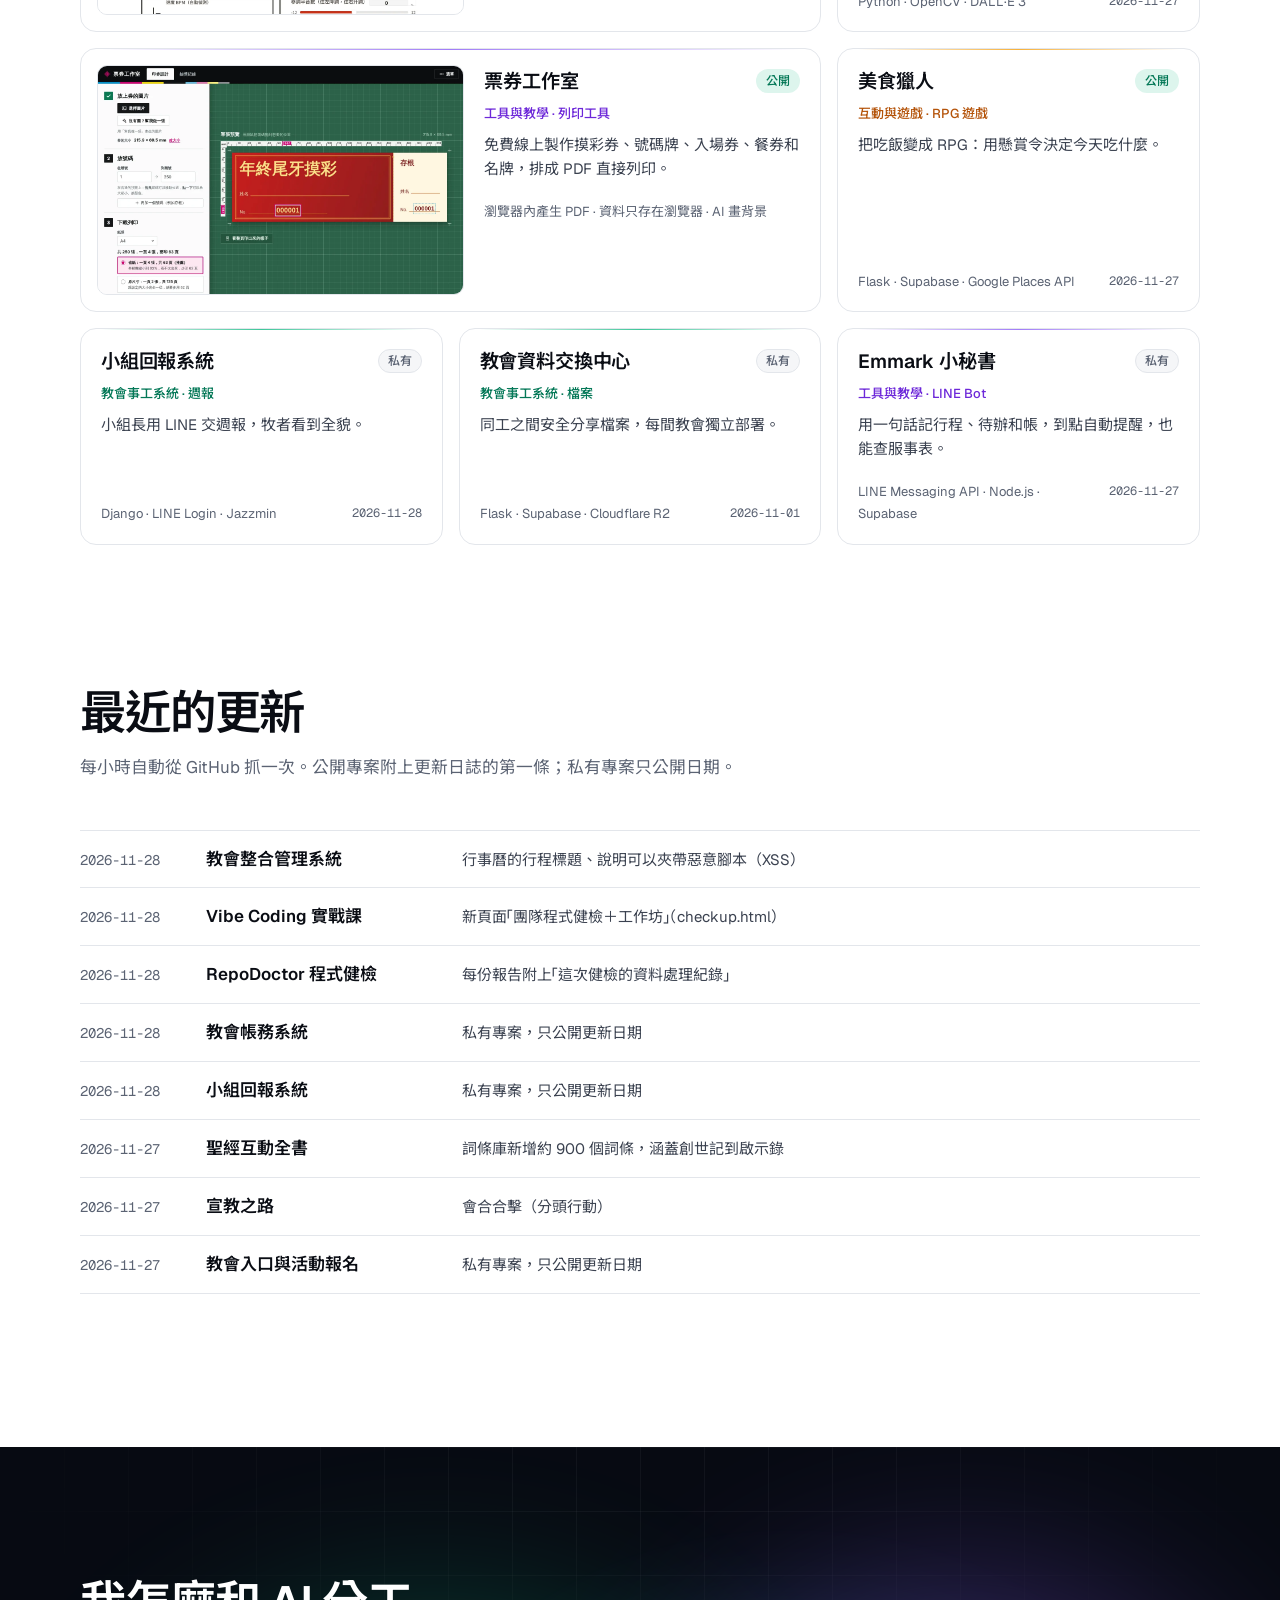
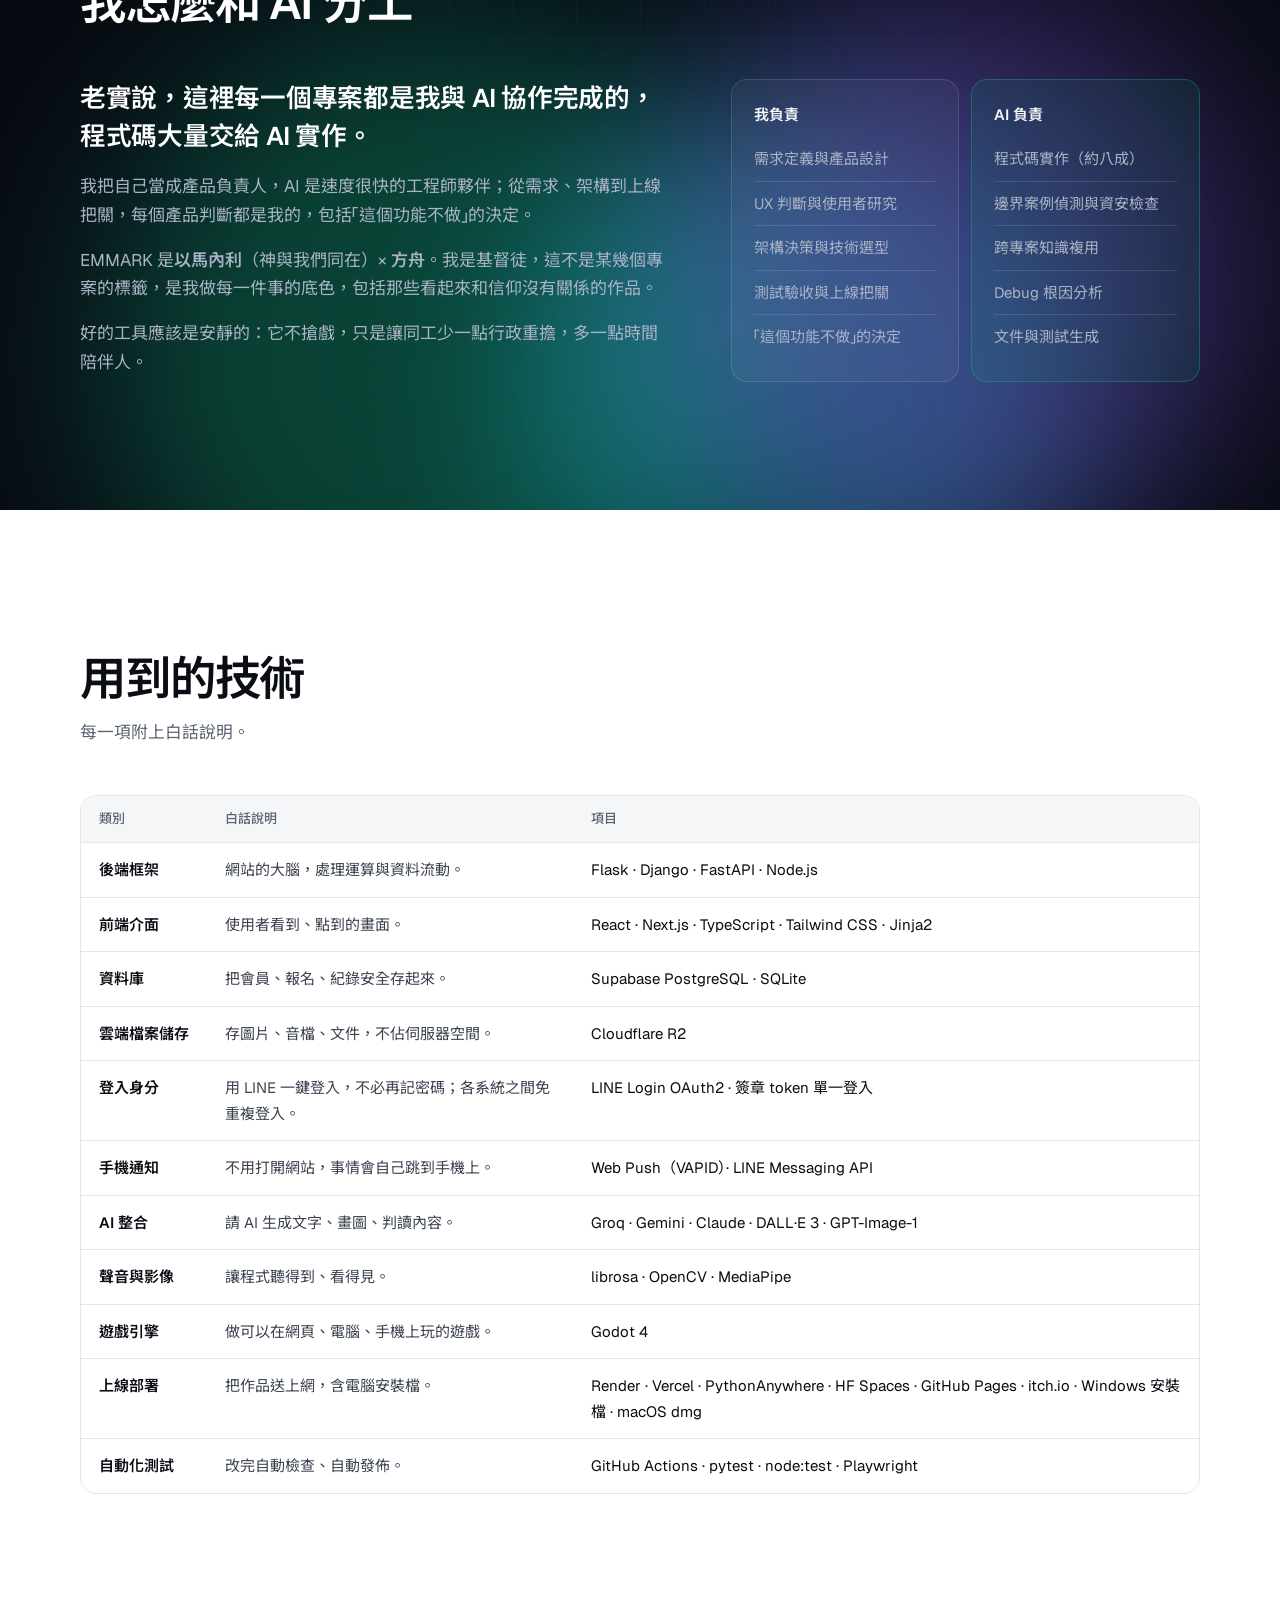
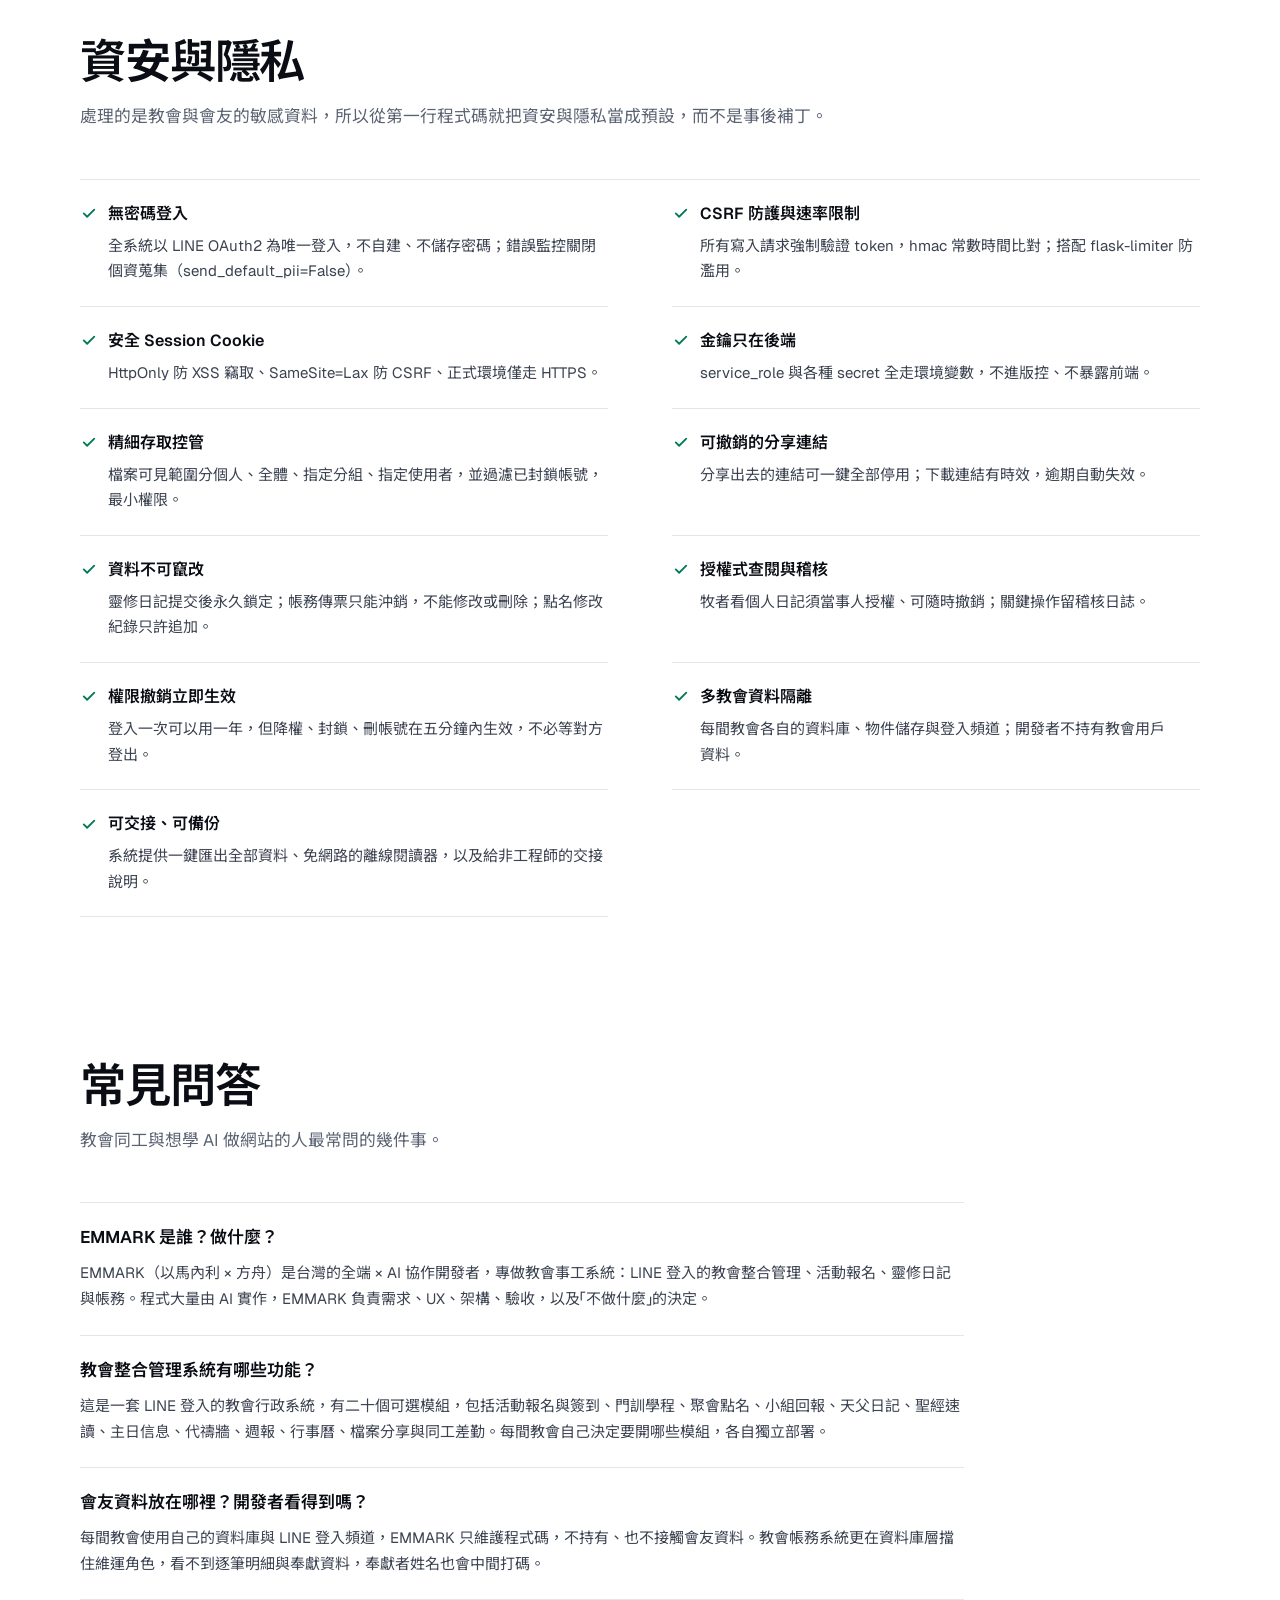
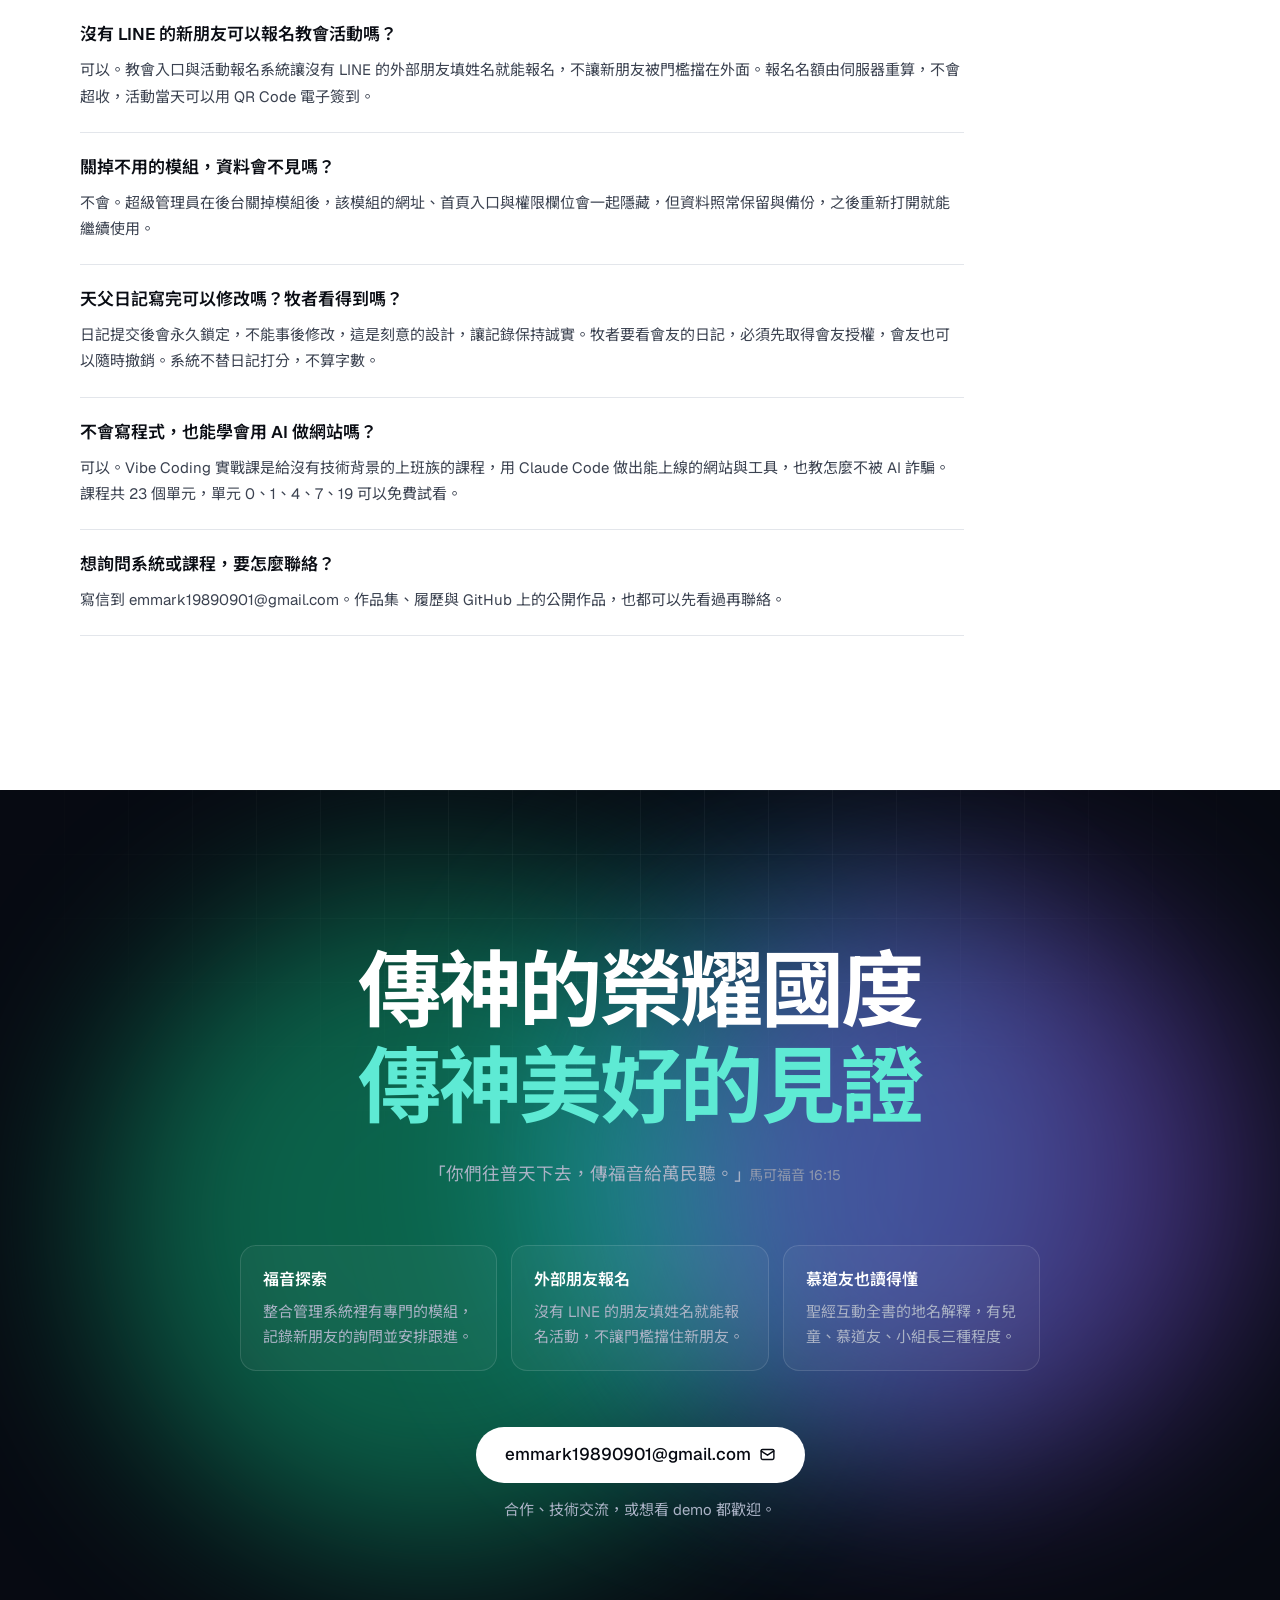
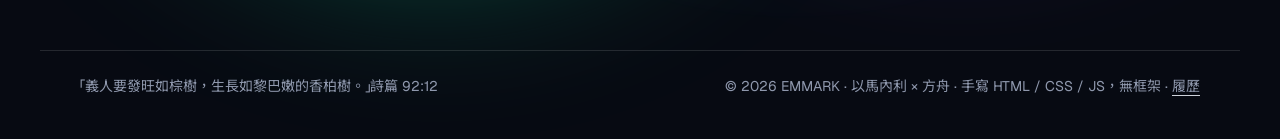
==== commit de70ce2e: "chore: 自動更新作品集即時數字" ====
--- a/index.html
+++ b/index.html
@@ -483,14 +483,14 @@
     <noscript><!-- 由 scripts/update_live.py 從 data/live.js 產生，別手改 --><!-- static-log:start -->
 <h2>最近的更新</h2>
 <ol>
+<li>2026-11-28 教會整合管理系統：行事曆的行程標題、說明可以夾帶惡意腳本（XSS）</li>
 <li>2026-11-28 教會帳務系統：私有專案，只公開更新日期</li>
 <li>2026-11-28 小組回報系統：私有專案，只公開更新日期</li>
-<li>2026-11-28 RepoDoctor 程式健檢：「只測試 AI 金鑰」拿 Groq 的模型名稱去測 Anthropic，一律回 HTTP 404；現在每家用自己的模型…</li>
-<li>2026-11-27 教會整合管理系統：牧者、小組長用 LINE 登入後不能查閱日記</li>
+<li>2026-11-28 Vibe Coding 實戰課：新頁面「團隊程式健檢＋工作坊」（checkup.html）</li>
+<li>2026-11-28 RepoDoctor 程式健檢：每份報告附上「這次健檢的資料處理紀錄」</li>
 <li>2026-11-27 教會入口與活動報名：私有專案，只公開更新日期</li>
 <li>2026-11-27 聖經互動全書：詞條庫新增約 900 個詞條，涵蓋創世記到啟示錄</li>
 <li>2026-11-27 群體共讀靈修 GROUP：自動化測試套件（pytest，tests/）</li>
-<li>2026-11-27 Vibe Coding 實戰課：講師作品數跟作品集一致</li>
 </ol>
 <!-- static-log:end --></noscript>
 
